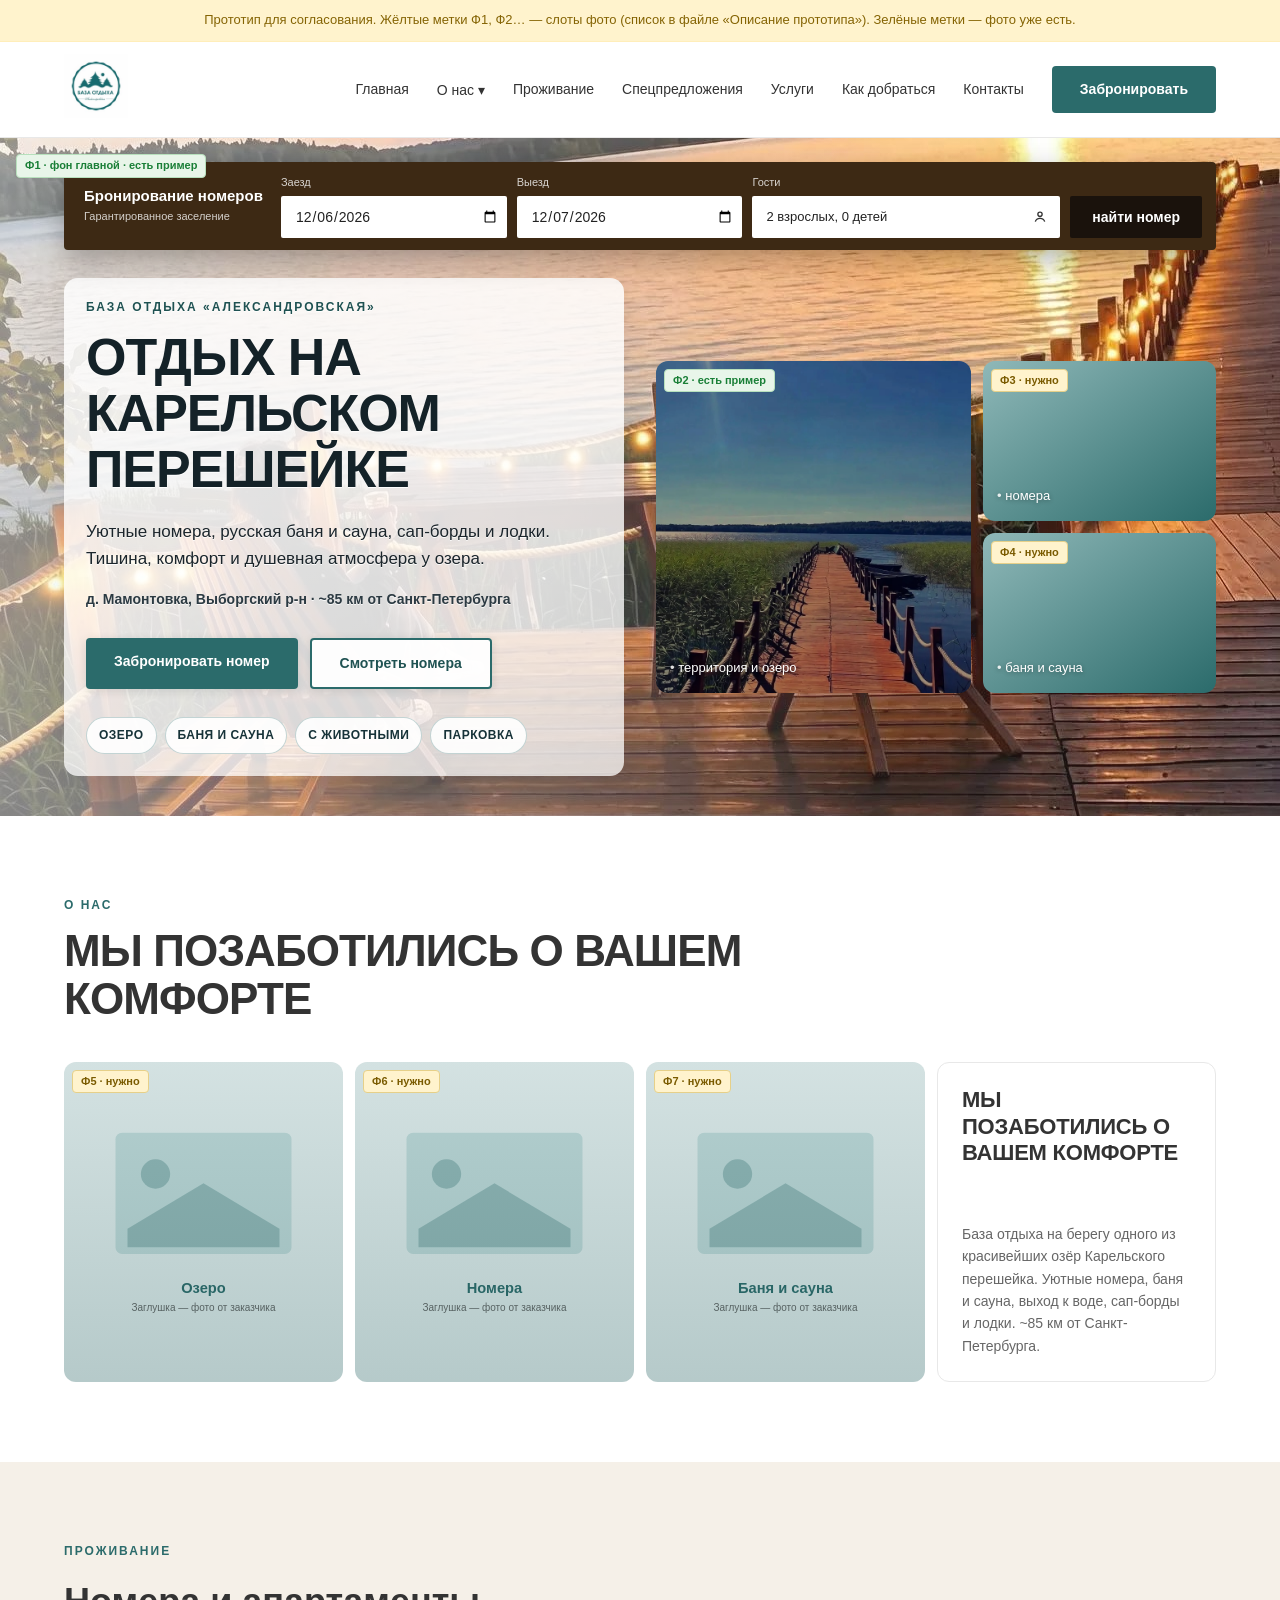
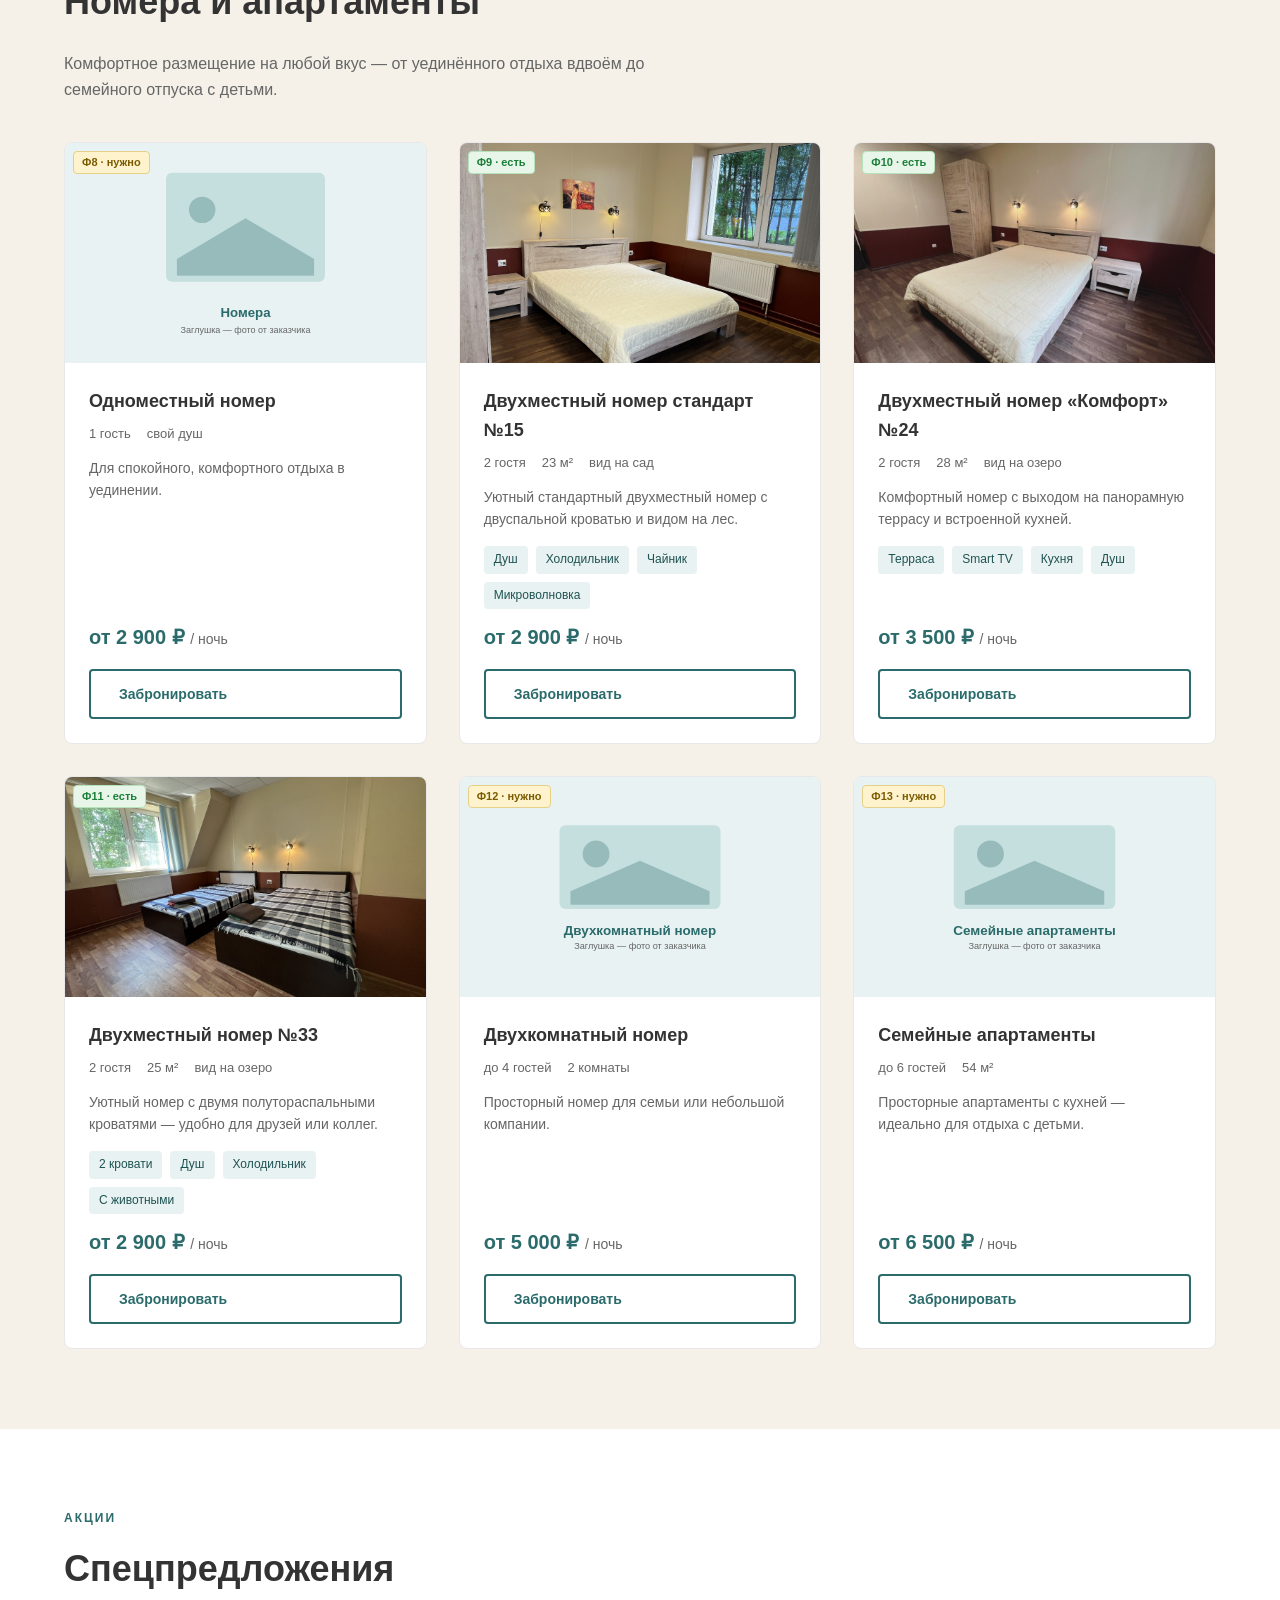
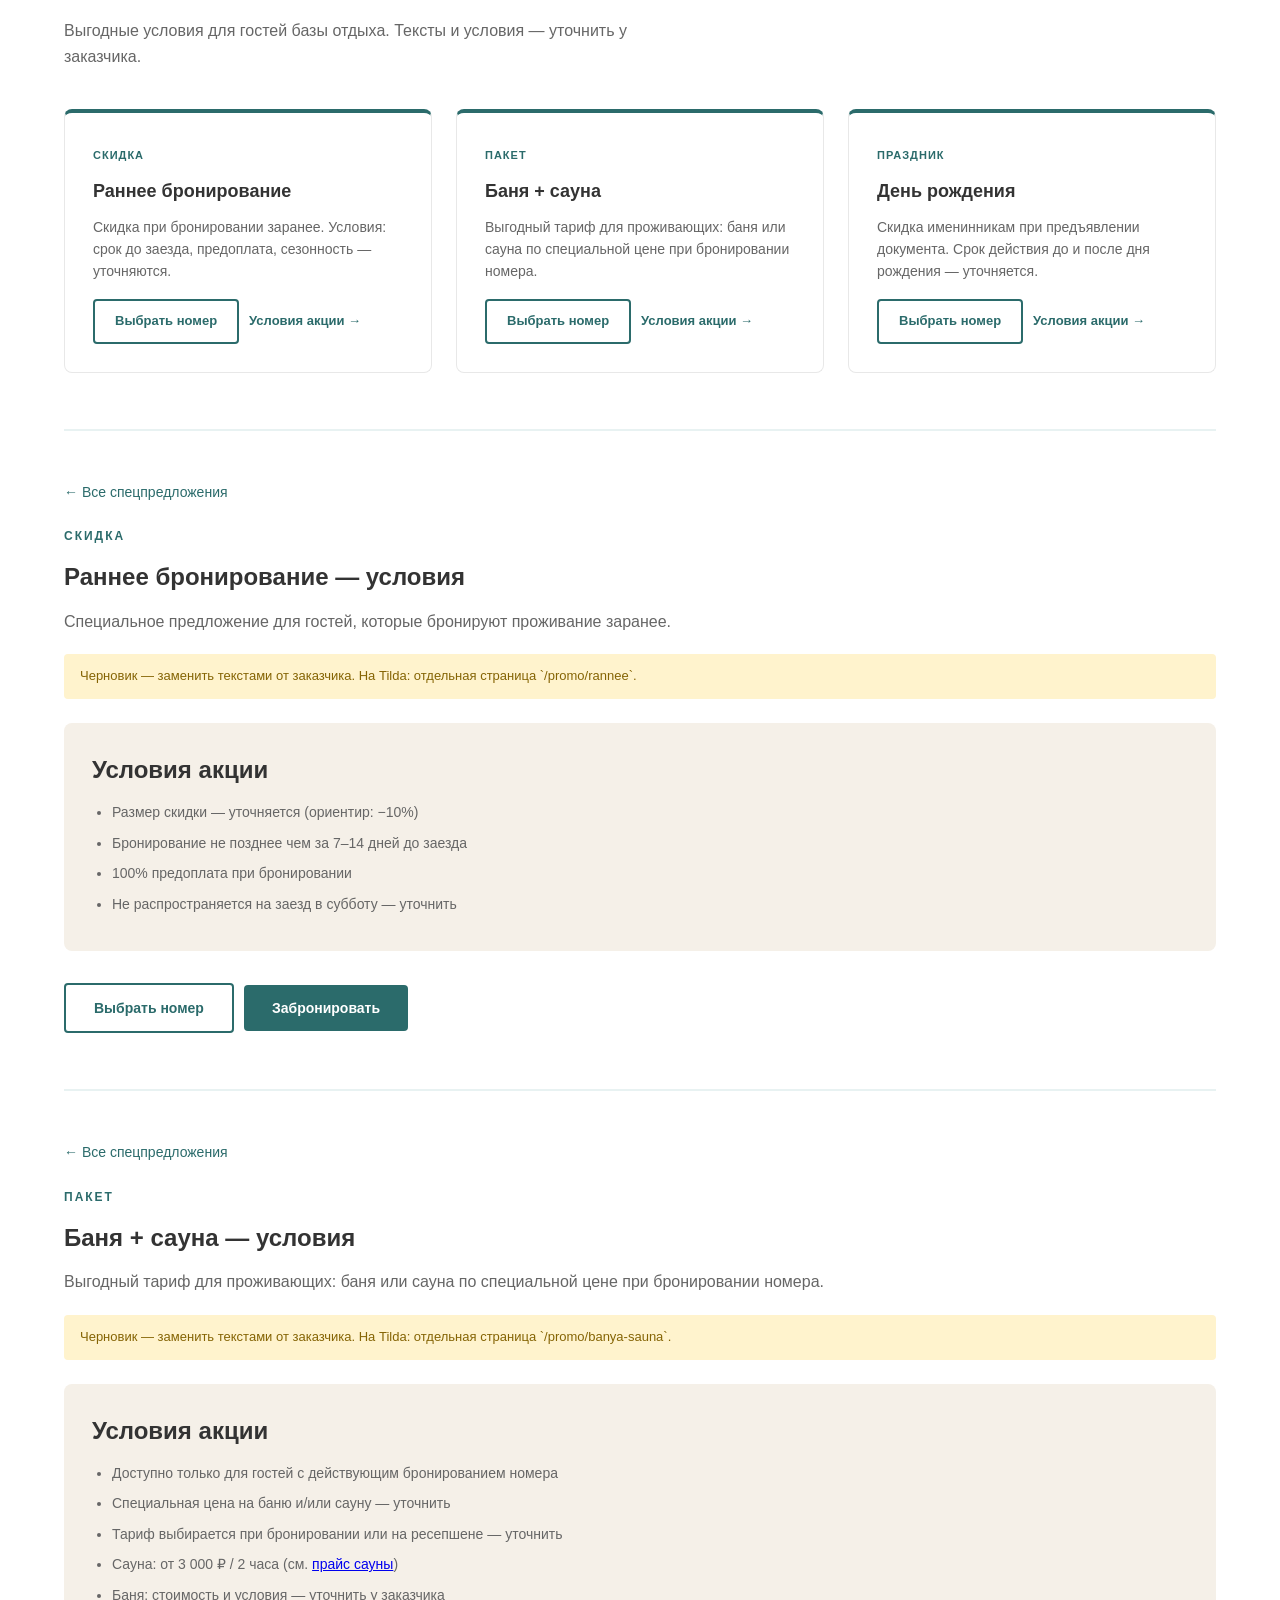
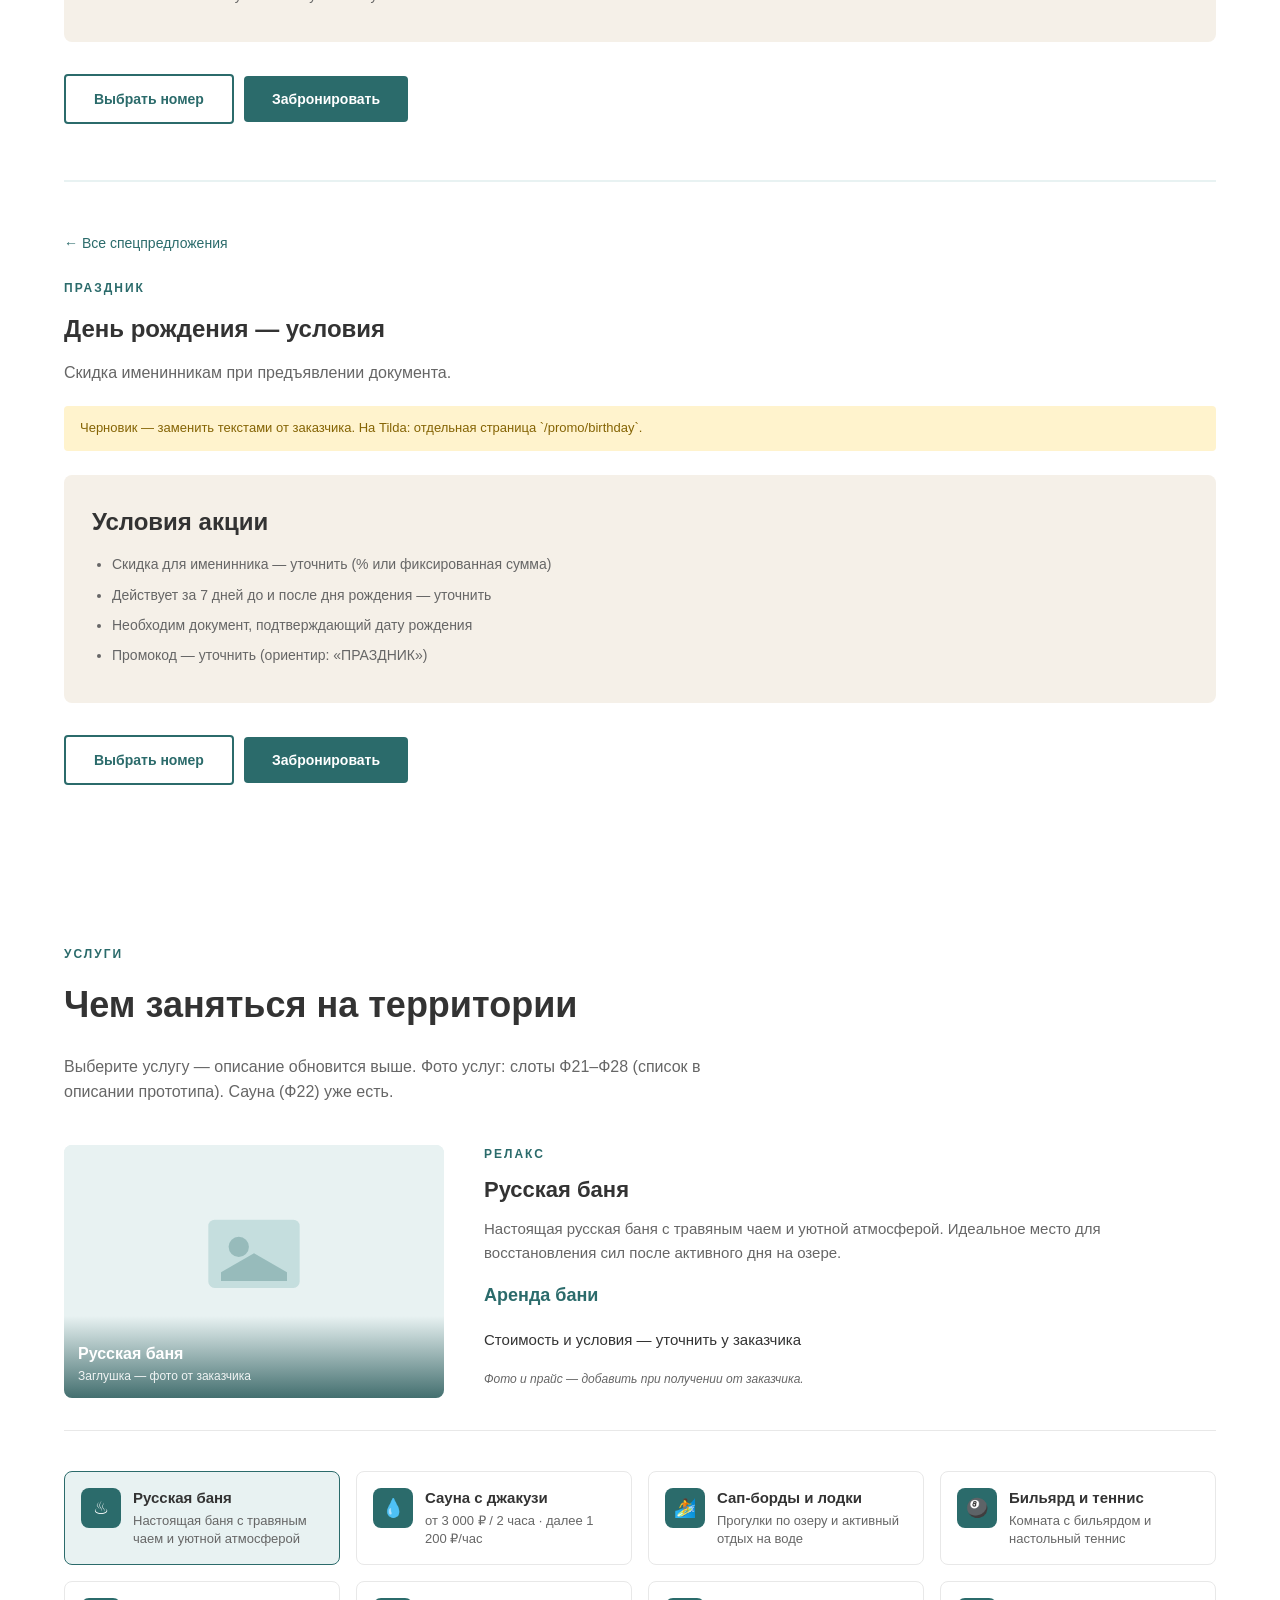
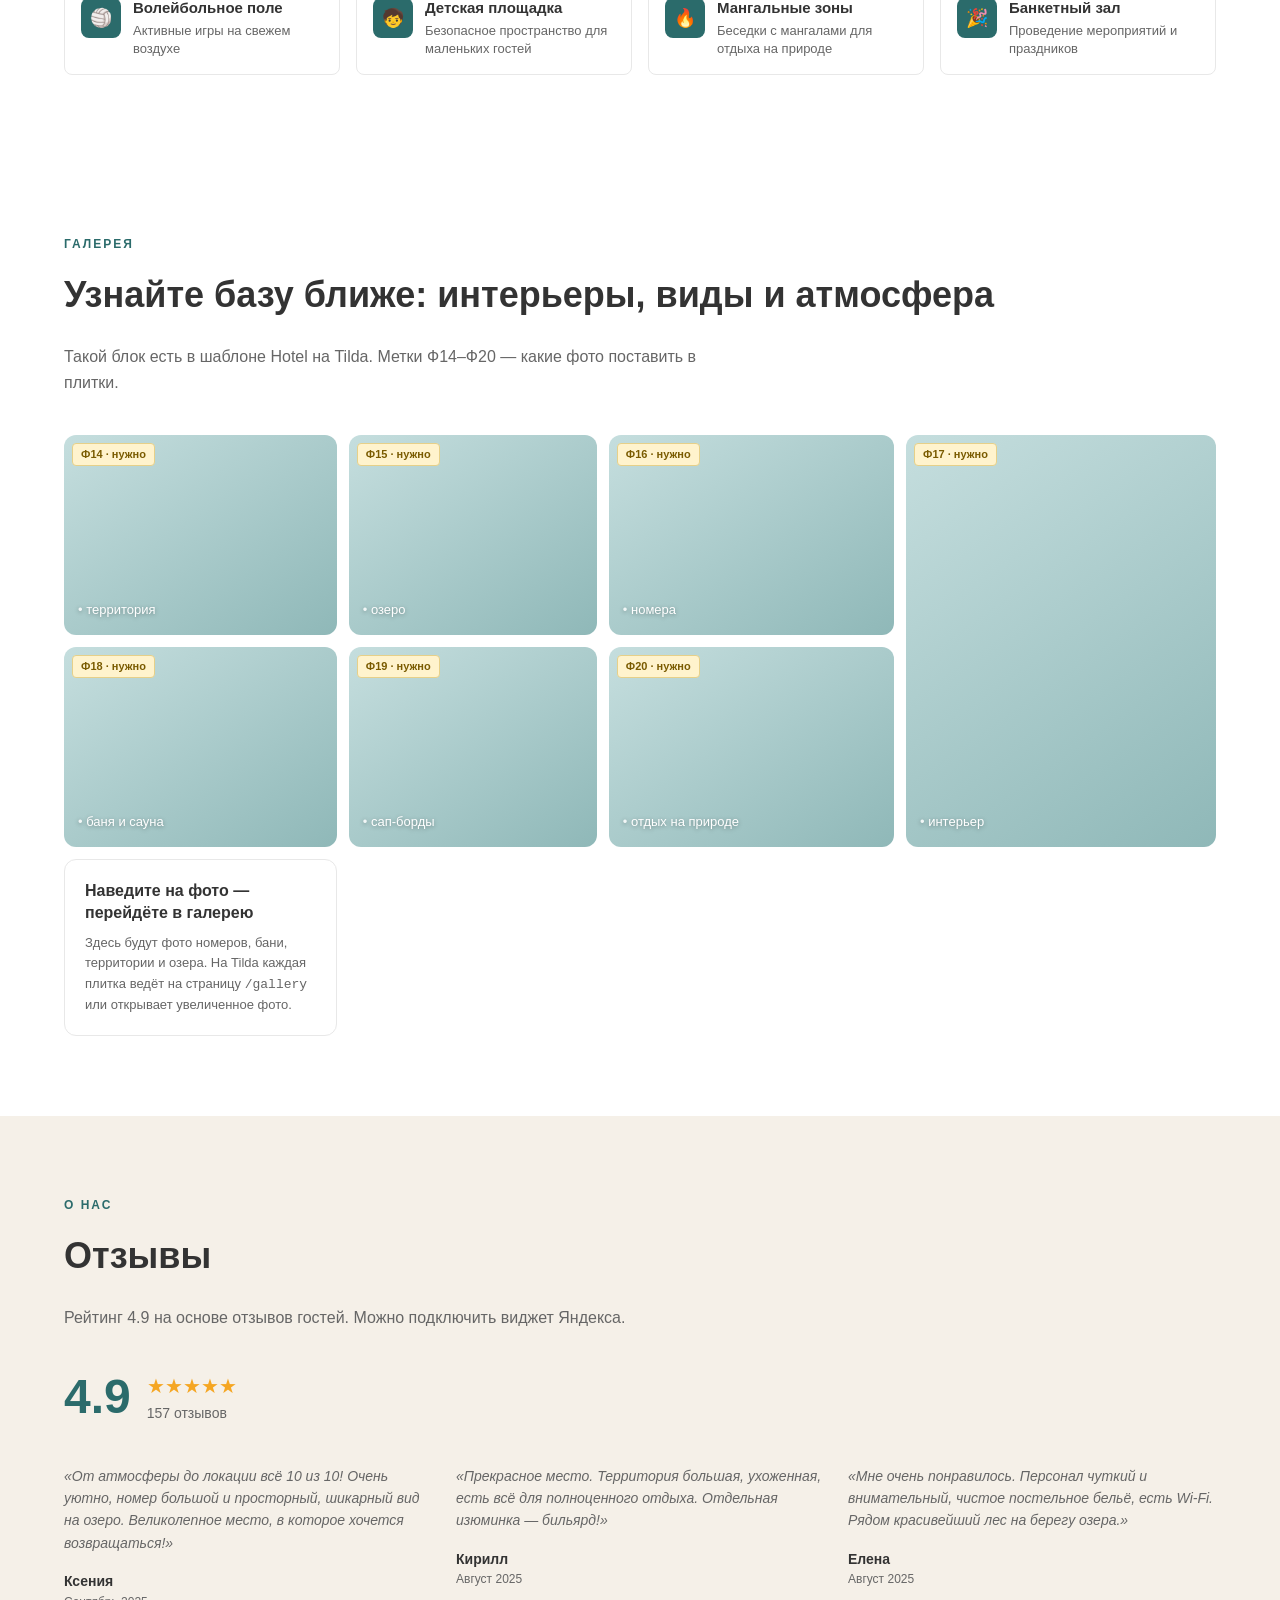
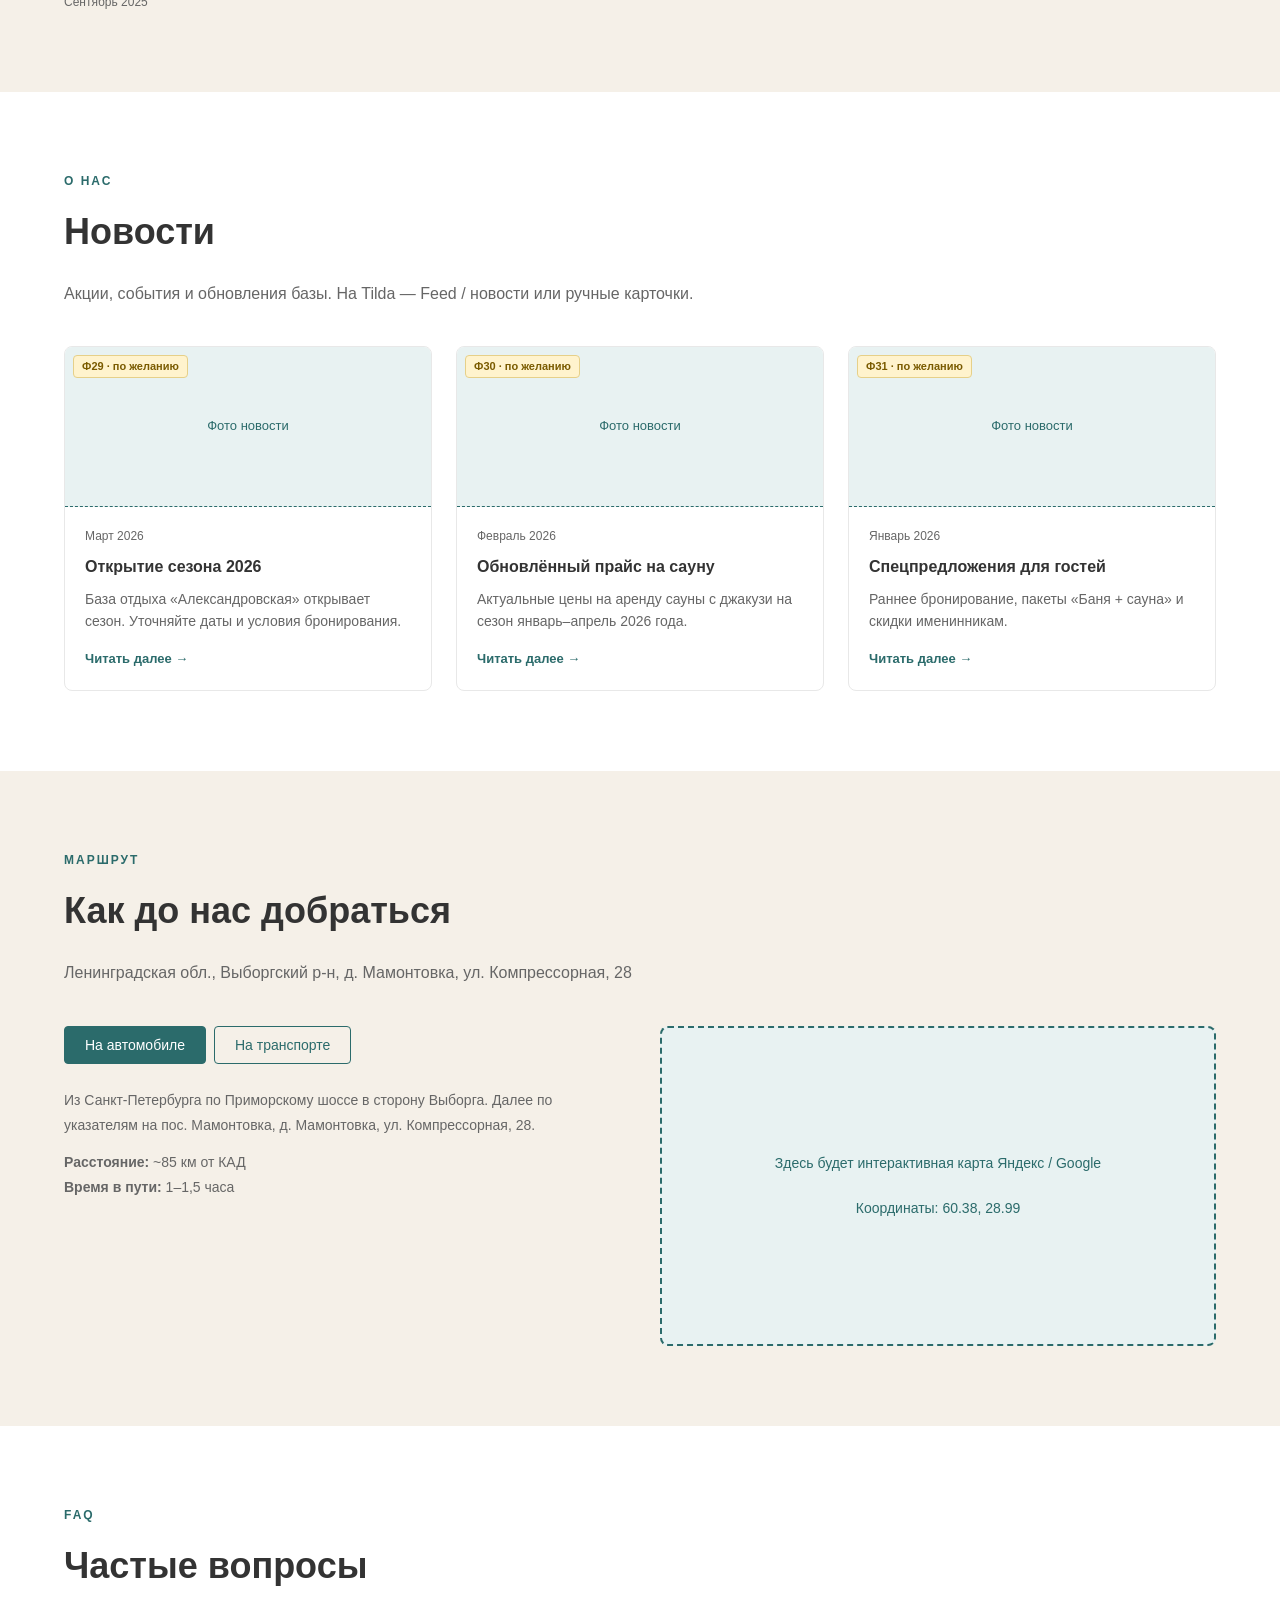
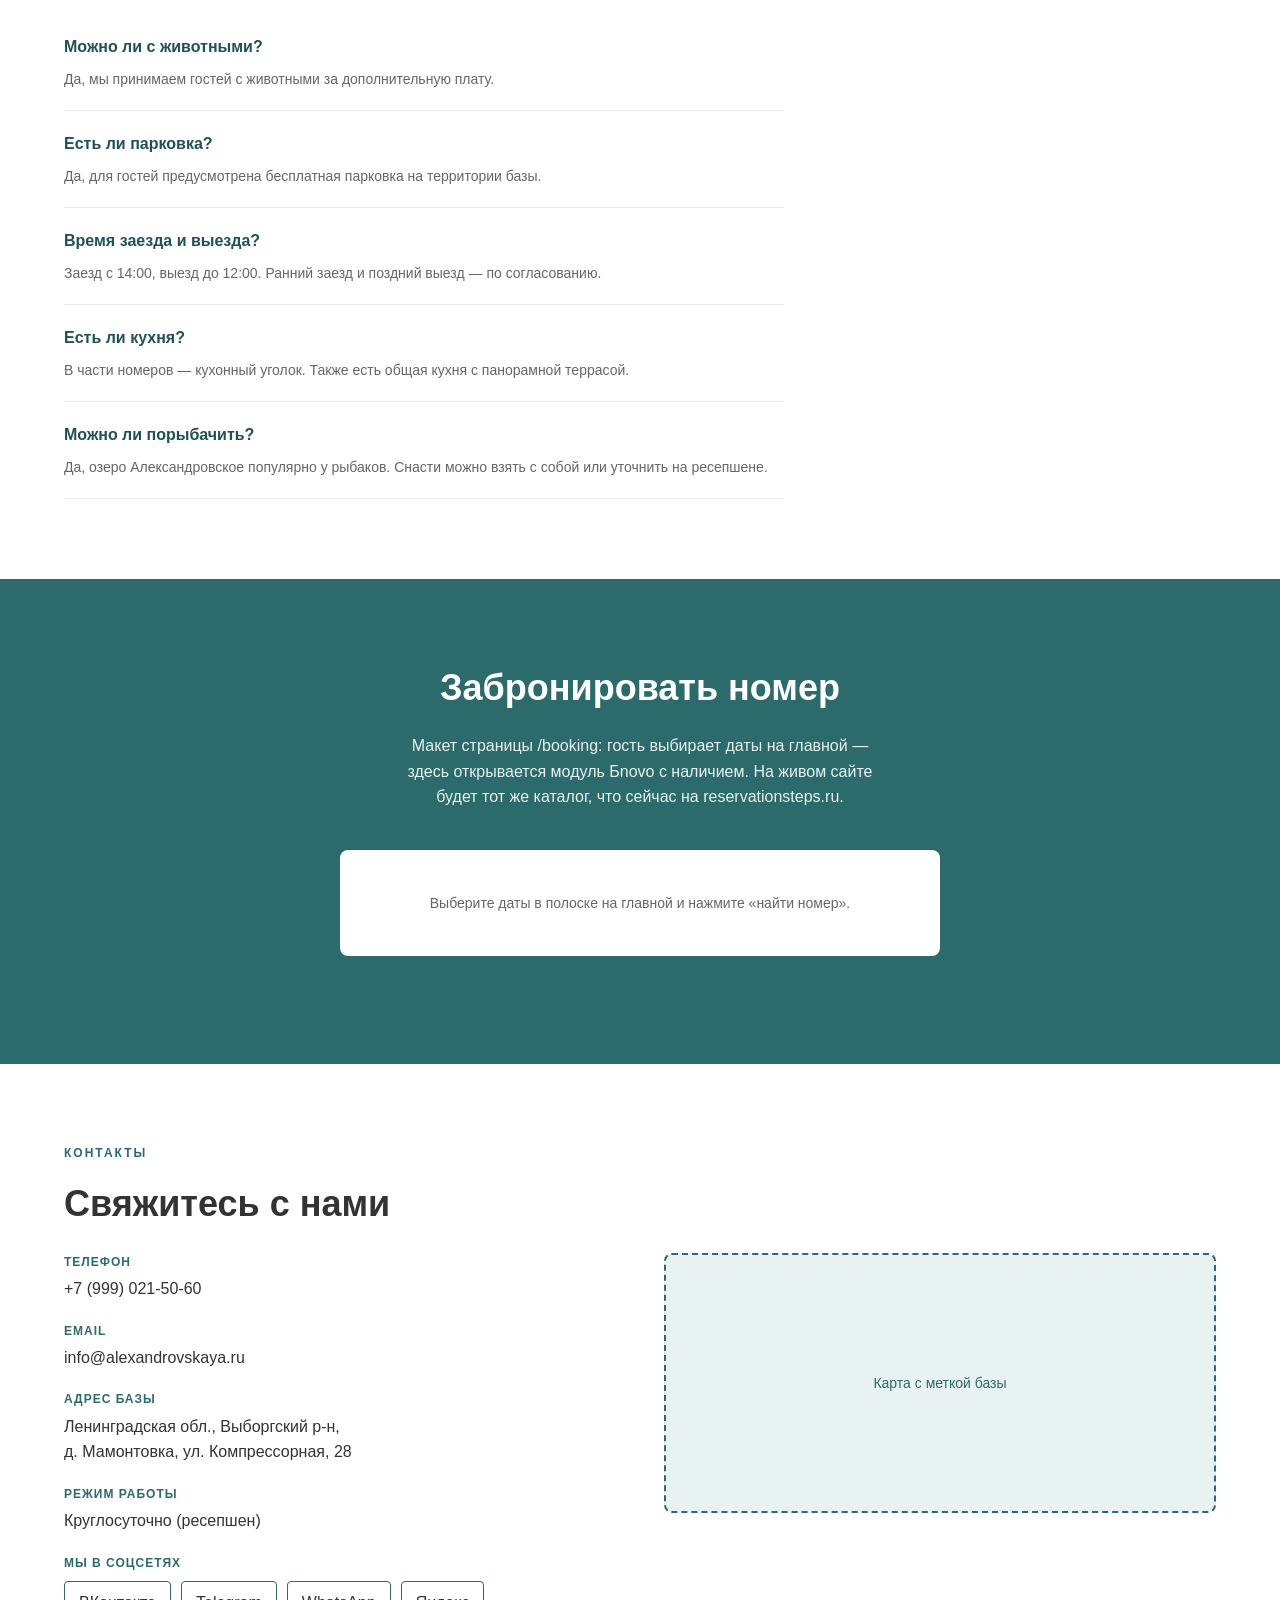
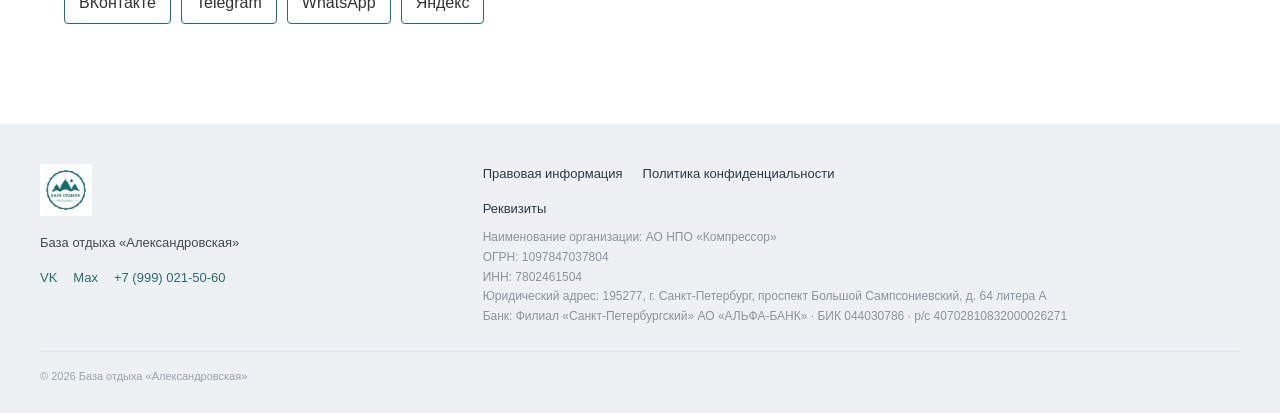
==== prototip-aleksandrovskaya.html @ c5930594 "Publish the mobile services order so the customer Pages link shows cards first on small screens. Co-" ====
<!DOCTYPE html>
<html lang="ru">
<head>
  <meta charset="UTF-8">
  <meta name="viewport" content="width=device-width, initial-scale=1.0">
  <title>База отдыха «Александровская» — прототип (standalone)</title>
  <style>
    :root {
      --brand: #2b6b6b;
      --brand-dark: #1f5252;
      --brand-light: #e8f2f2;
      --cream: #f5f0e8;
      --text: #333333;
      --text-muted: #666666;
      --white: #ffffff;
      --max-width: 1200px;
    }

    * { box-sizing: border-box; margin: 0; padding: 0; }

    body {
      font-family: -apple-system, BlinkMacSystemFont, 'Segoe UI', Roboto, Arial, sans-serif;
      color: var(--text);
      line-height: 1.6;
      background: var(--white);
    }

    .prototype-banner {
      background: #fff3cd;
      color: #856404;
      text-align: center;
      padding: 10px 16px;
      font-size: 13px;
      font-weight: 500;
      border-bottom: 1px solid #ffeeba;
    }

    .container {
      max-width: var(--max-width);
      margin: 0 auto;
      padding: 0 24px;
    }

    /* Header */
    header {
      position: sticky;
      top: 0;
      z-index: 100;
      background: var(--white);
      border-bottom: 1px solid #e8e8e8;
    }

    .header-inner {
      display: flex;
      align-items: center;
      justify-content: space-between;
      padding: 12px 24px;
      max-width: var(--max-width);
      margin: 0 auto;
      gap: 24px;
    }

    .logo img { height: 64px; width: auto; }

    nav {
      display: flex;
      gap: 28px;
      align-items: center;
      flex-wrap: wrap;
    }

    nav a {
      color: var(--text);
      text-decoration: none;
      font-size: 14px;
      font-weight: 500;
      transition: color 0.2s;
    }

    nav a:hover { color: var(--brand); }

    .nav-dropdown {
      position: relative;
    }

    .nav-dropdown-toggle {
      color: var(--text);
      background: none;
      border: none;
      font-family: inherit;
      font-size: 14px;
      font-weight: 500;
      cursor: pointer;
      display: inline-flex;
      align-items: center;
      gap: 4px;
      padding: 0;
    }

    .nav-dropdown-toggle:hover { color: var(--brand); }

    .nav-dropdown.open .nav-dropdown-toggle { color: var(--brand); }

    .nav-dropdown-menu {
      display: none;
      position: absolute;
      top: 100%;
      left: 0;
      min-width: 180px;
      background: var(--white);
      border: 1px solid #e8e8e8;
      border-radius: 4px;
      padding: 8px 0;
      margin-top: 4px;
      z-index: 200;
      box-shadow: 0 8px 24px rgba(0, 0, 0, 0.08);
    }

    .nav-dropdown-menu::before {
      content: '';
      position: absolute;
      top: -8px;
      left: 0;
      right: 0;
      height: 8px;
    }

    .nav-dropdown.open .nav-dropdown-menu,
    .nav-dropdown:hover .nav-dropdown-menu {
      display: block;
    }

    .nav-dropdown-menu a {
      display: block;
      padding: 10px 20px;
      font-size: 13px;
      text-transform: uppercase;
      letter-spacing: 0.5px;
    }

    .nav-dropdown-menu a:hover {
      background: var(--brand-light);
    }

    .gallery-bento {
      display: grid;
      grid-template-columns: 1.1fr 1fr 1.15fr 1.25fr;
      grid-template-rows: 200px 200px;
      gap: 12px;
      margin-top: 8px;
    }

    .gallery-tile {
      position: relative;
      border-radius: 12px;
      overflow: hidden;
      background: linear-gradient(145deg, #c5dede 0%, #8fb8b8 100%);
      cursor: pointer;
      transition: transform 0.2s, box-shadow 0.2s;
    }

    .gallery-tile:hover {
      transform: translateY(-2px);
      box-shadow: 0 8px 24px rgba(43, 107, 107, 0.2);
    }

    .gallery-tile.tall { grid-row: span 2; }

    .gallery-tile-label {
      position: absolute;
      left: 14px;
      bottom: 14px;
      color: #fff;
      font-size: 13px;
      font-weight: 500;
      text-shadow: 0 1px 4px rgba(0,0,0,0.35);
    }

    .gallery-tile-label::before {
      content: '• ';
      opacity: 0.85;
    }

    .gallery-note {
      border-radius: 12px;
      border: 1px solid #e8e8e8;
      background: #fff;
      padding: 20px;
      display: flex;
      flex-direction: column;
      justify-content: center;
    }

    .gallery-note h3 {
      font-size: 16px;
      font-weight: 600;
      margin-bottom: 10px;
      line-height: 1.35;
    }

    .gallery-note p {
      font-size: 13px;
      color: var(--text-muted);
      margin: 0;
      line-height: 1.55;
    }

    @media (max-width: 900px) {
      .gallery-bento {
        grid-template-columns: 1fr 1fr;
        grid-template-rows: auto;
      }
      .gallery-tile.tall { grid-row: span 1; min-height: 180px; }
      .gallery-tile { min-height: 140px; }
      .gallery-note { grid-column: span 2; }
    }

    .news-grid {
      display: grid;
      grid-template-columns: repeat(auto-fit, minmax(280px, 1fr));
      gap: 24px;
      margin-top: 8px;
    }

    .news-card {
      background: var(--white);
      border: 1px solid #e8e8e8;
      border-radius: 8px;
      overflow: hidden;
    }

    section.alt .news-card { background: var(--white); }

    .news-card-image {
      position: relative;
      height: 160px;
      background: var(--brand-light);
      display: flex;
      align-items: center;
      justify-content: center;
      color: var(--brand);
      font-size: 13px;
      border-bottom: 1px dashed var(--brand);
    }

    .news-card-body { padding: 20px; }

    .news-date {
      font-size: 12px;
      color: var(--text-muted);
      margin-bottom: 8px;
    }

    .news-card h3 {
      font-size: 16px;
      font-weight: 600;
      margin-bottom: 8px;
    }

    .news-card p {
      font-size: 14px;
      color: var(--text-muted);
      margin-bottom: 12px;
    }

    .news-card a {
      font-size: 13px;
      color: var(--brand);
      font-weight: 600;
      text-decoration: none;
    }

    .news-card a:hover { text-decoration: underline; }

    .btn {
      display: inline-block;
      background: var(--brand);
      color: var(--white);
      padding: 12px 28px;
      border-radius: 4px;
      text-decoration: none;
      font-weight: 600;
      font-size: 14px;
      border: none;
      cursor: pointer;
      transition: background 0.2s;
    }

    .btn:hover { background: var(--brand-dark); }

    .btn-outline {
      background: transparent;
      color: var(--brand);
      border: 2px solid var(--brand);
    }

    .btn-outline:hover {
      background: var(--brand);
      color: var(--white);
    }

    /* Hero — фото на весь блок, полоса бронирования сверху поверх фото */
    .hero {
      position: relative;
      overflow: hidden;
      padding: 24px 24px 40px;
      min-height: 0;
      display: flex;
      flex-direction: column;
      align-items: stretch;
      justify-content: flex-start;
      background: #dce4e8;
    }

    .hero-bg {
      position: absolute;
      inset: 0;
      width: 100%;
      height: 100%;
      object-fit: cover;
      object-position: center 40%;
      z-index: 0;
    }

    .hero-overlay {
      position: absolute;
      inset: 0;
      background: linear-gradient(
        90deg,
        rgba(255, 255, 255, 0.52) 0%,
        rgba(255, 255, 255, 0.28) 42%,
        rgba(255, 255, 255, 0.08) 68%,
        rgba(255, 255, 255, 0.04) 100%
      );
      z-index: 1;
      pointer-events: none;
    }

    .hero-grid {
      position: relative;
      z-index: 2;
      display: grid;
      grid-template-columns: minmax(0, 1fr) minmax(0, 1fr);
      gap: 32px;
      align-items: center;
      width: 100%;
      flex: 1 1 auto;
    }

    .hero-booking-wrap {
      position: relative;
      z-index: 3;
      width: 100%;
      margin-bottom: 28px;
      flex-shrink: 0;
    }

    .booking-bar {
      display: flex;
      align-items: stretch;
      flex-wrap: nowrap;
      gap: 10px;
      background: #3d2914;
      color: #fff;
      padding: 12px 14px;
      border-radius: 4px;
      box-shadow: 0 10px 28px rgba(0, 0, 0, 0.28);
    }

    .booking-bar-title {
      display: flex;
      flex-direction: column;
      justify-content: center;
      min-width: 168px;
      padding: 0 8px 0 6px;
      flex-shrink: 0;
    }

    .booking-bar-title strong {
      font-size: 15px;
      font-weight: 600;
      line-height: 1.25;
    }

    .booking-bar-title span {
      font-size: 11px;
      opacity: 0.78;
      margin-top: 2px;
    }

    .booking-field {
      position: relative;
      flex: 1 1 170px;
      min-width: 140px;
    }

    .booking-field:not(#guests-field) {
      overflow: hidden;
    }

    #guests-field {
      flex: 1 0 252px;
      min-width: 252px;
    }

    .booking-field label {
      display: block;
      font-size: 11px;
      opacity: 0.8;
      margin-bottom: 4px;
    }

    .booking-field input[type="date"],
    .booking-guests-btn {
      width: 100%;
      min-height: 42px;
      border: none;
      border-radius: 2px;
      background: #fff;
      color: #222;
      font-family: inherit;
      font-size: 14px;
      padding: 0 12px 0 14px;
    }

    .booking-field input[type="date"] {
      height: 42px;
      padding-right: 8px;
      overflow: hidden;
      min-width: 0;
    }

    .booking-guests-btn {
      height: 42px;
      min-height: 42px;
      max-height: 42px;
      text-align: left;
      cursor: pointer;
      display: flex;
      align-items: center;
      justify-content: flex-start;
      font-size: 13px;
      line-height: 42px;
      padding: 0 40px 0 14px;
      overflow: hidden;
      white-space: nowrap;
      position: relative;
    }

    .booking-guests-label {
      display: block;
      max-width: 100%;
      white-space: nowrap;
      overflow: hidden;
      text-overflow: clip;
    }

    .booking-guests-btn::after {
      content: '';
      position: absolute;
      right: 12px;
      top: 50%;
      transform: translateY(-50%);
      width: 16px;
      height: 16px;
      pointer-events: none;
      background: url("data:image/svg+xml,%3Csvg xmlns='http://www.w3.org/2000/svg' viewBox='0 0 24 24' fill='none' stroke='%23333' stroke-width='2'%3E%3Ccircle cx='12' cy='8' r='3.2'/%3E%3Cpath d='M5 19c.8-3.2 3.4-5 7-5s6.2 1.8 7 5'/%3E%3C/svg%3E") center/contain no-repeat;
    }

    .booking-bar-submit {
      align-self: flex-end;
      height: 42px;
      margin-top: 17px;
      padding: 0 22px;
      border: none;
      border-radius: 2px;
      background: #1a120c;
      color: #fff;
      font-family: inherit;
      font-size: 14px;
      font-weight: 600;
      cursor: pointer;
      white-space: nowrap;
      flex-shrink: 0;
    }

    .booking-bar-submit:hover { background: #000; }

    .booking-guests-panel {
      display: none;
      position: absolute;
      top: calc(100% + 6px);
      left: 0;
      right: 0;
      min-width: 220px;
      background: #fff;
      color: var(--text);
      border-radius: 6px;
      padding: 14px;
      box-shadow: 0 10px 28px rgba(0,0,0,0.18);
      z-index: 5;
    }

    .booking-guests-panel.open { display: block; }

    .booking-guest-row {
      display: flex;
      align-items: center;
      justify-content: space-between;
      gap: 12px;
      margin-bottom: 10px;
      font-size: 14px;
    }

    .booking-guest-row:last-child { margin-bottom: 0; }

    .booking-stepper {
      display: flex;
      align-items: center;
      gap: 8px;
    }

    .booking-stepper button {
      width: 28px;
      height: 28px;
      border: 1px solid #ddd;
      background: #f7f7f7;
      border-radius: 4px;
      cursor: pointer;
      font-size: 16px;
      line-height: 1;
    }

    .booking-stepper span { min-width: 16px; text-align: center; font-weight: 600; }

    .booking-note {
      font-size: 13px;
      opacity: 0.85;
      margin: 12px 0 0;
    }

    .booking-results {
      display: grid;
      gap: 12px;
      max-width: 720px;
      margin: 28px auto 0;
      text-align: left;
    }

    .booking-result {
      display: flex;
      justify-content: space-between;
      gap: 16px;
      align-items: center;
      background: rgba(255,255,255,0.12);
      border: 1px solid rgba(255,255,255,0.2);
      border-radius: 8px;
      padding: 16px 18px;
      color: #fff;
    }

    .booking-result strong { display: block; margin-bottom: 4px; }
    .booking-result span { font-size: 13px; opacity: 0.85; }
    .booking-result em { font-style: normal; font-weight: 700; white-space: nowrap; }

    .hero-text,
    .hero-visual { min-width: 0; }

    .hero-text {
      position: relative;
      padding: 20px 22px 22px;
      border-radius: 14px;
      background: linear-gradient(
        180deg,
        rgba(255, 255, 255, 0.86) 0%,
        rgba(255, 255, 255, 0.74) 100%
      );
      box-shadow: 0 10px 28px rgba(20, 30, 36, 0.08);
    }

    .hero-text .section-label {
      color: var(--brand-dark);
      text-shadow: 0 1px 0 rgba(255, 255, 255, 0.85);
    }

    .hero-text h1 {
      font-size: clamp(32px, 4.5vw, 52px);
      font-weight: 700;
      line-height: 1.08;
      letter-spacing: -0.02em;
      margin-bottom: 20px;
      color: #142228;
      text-transform: uppercase;
      text-shadow: 0 1px 0 rgba(255, 255, 255, 0.9);
    }

    .hero-lead {
      font-size: 17px;
      line-height: 1.6;
      font-weight: 500;
      color: #1b252b;
      margin-bottom: 16px;
      max-width: 520px;
      text-shadow: 0 1px 0 rgba(255, 255, 255, 0.85);
    }

    .hero-location {
      font-size: 14px;
      color: #2c3a42;
      margin-bottom: 28px;
      font-weight: 600;
      text-shadow: 0 1px 0 rgba(255, 255, 255, 0.8);
    }

    .hero-actions {
      display: flex;
      flex-wrap: wrap;
      gap: 12px;
    }

    .hero .btn {
      box-shadow: 0 2px 10px rgba(20, 30, 36, 0.12);
    }

    .hero .btn-outline {
      color: var(--brand-dark);
      border-color: var(--brand);
      background: rgba(255, 255, 255, 0.94);
    }

    .hero .btn-outline:hover {
      background: var(--brand);
      color: var(--white);
    }

    .hero-bento {
      display: grid;
      grid-template-columns: minmax(0, 1.15fr) minmax(0, 0.85fr);
      grid-template-rows: 160px 160px;
      gap: 12px;
      width: 100%;
    }

    .hero-tile {
      position: relative;
      border-radius: 12px;
      overflow: hidden;
      background: linear-gradient(145deg, #8fb8b8 0%, #2b6b6b 100%);
    }

    .hero-tile.main {
      grid-row: span 2;
      background:
        linear-gradient(rgba(0, 0, 0, 0.12), rgba(0, 0, 0, 0.28)),
        url('[data-uri]') center/cover no-repeat;
    }

    .hero-tile-label {
      position: absolute;
      left: 14px;
      bottom: 14px;
      color: #fff;
      font-size: 13px;
      font-weight: 500;
      text-shadow: 0 1px 4px rgba(0,0,0,0.35);
    }

    .hero-tile-label::before { content: '• '; opacity: 0.85; }

    .hero-tags {
      display: flex;
      flex-wrap: wrap;
      gap: 8px;
      margin-top: 28px;
    }

    .hero-tag {
      font-size: 12px;
      font-weight: 600;
      text-transform: uppercase;
      letter-spacing: 0.5px;
      color: #163238;
      background: rgba(255, 255, 255, 0.9);
      border: 1px solid rgba(43, 107, 107, 0.28);
      padding: 8px 12px;
      border-radius: 999px;
      text-shadow: none;
    }

    .photo-mark {
      position: absolute;
      top: 8px;
      left: 8px;
      z-index: 4;
      background: #fff3cd;
      color: #7a5b00;
      border: 1px solid #e6d089;
      font-size: 11px;
      font-weight: 700;
      padding: 4px 8px;
      border-radius: 4px;
      line-height: 1.2;
      pointer-events: none;
    }

    .photo-mark.ready { background: #e8f5e9; color: #1a7f37; border-color: #b7e0bc; }

    .hero-bg-mark {
      top: 16px;
      left: 16px;
      bottom: auto;
      z-index: 4;
    }

    .hero-tile .photo-mark,
    .about-photo .photo-mark,
    .room-card .photo-mark,
    .gallery-tile .photo-mark,
    .news-card-image .photo-mark {
      top: 8px;
      left: 8px;
      bottom: auto;
      right: auto;
    }

    .about-photo { position: relative; }
    .news-card { position: relative; }

    /* Sections */
    section { padding: 80px 0; }

    section.alt { background: var(--cream); }

    .section-label {
      font-size: 12px;
      text-transform: uppercase;
      letter-spacing: 2px;
      color: var(--brand);
      font-weight: 600;
      margin-bottom: 12px;
    }

    h2 {
      font-size: clamp(24px, 4vw, 36px);
      font-weight: 700;
      margin-bottom: 20px;
      color: var(--text);
    }

    .section-intro {
      color: var(--text-muted);
      max-width: 640px;
      margin-bottom: 40px;
      font-size: 16px;
    }

    /* About — стиль Hotel (Tilda) */
    .about-head {
      margin-bottom: 40px;
    }

    .about-head h2 {
      font-size: clamp(28px, 4vw, 44px);
      font-weight: 700;
      line-height: 1.08;
      letter-spacing: -0.02em;
      text-transform: uppercase;
      max-width: 720px;
      margin-bottom: 0;
    }

    .about-showcase {
      display: grid;
      grid-template-columns: repeat(4, 1fr);
      gap: 12px;
      margin-top: 0;
    }

    .about-photo {
      border-radius: 12px;
      min-height: 320px;
      background: linear-gradient(145deg, #c5dede 0%, #8fb8b8 100%);
      background-size: cover;
      background-position: center;
    }

    .about-photo.lake {
      background:
        linear-gradient(rgba(31, 82, 82, 0.1), rgba(31, 82, 82, 0.25)),
        url('data:image/svg+xml;charset=utf-8,%3Csvg%20xmlns%3D%22http%3A%2F%2Fwww.w3.org%2F2000%2Fsvg%22%20width%3D%22600%22%20height%3D%22480%22%20viewBox%3D%220%200%20600%20480%22%3E%0A%20%20%3Crect%20width%3D%22600%22%20height%3D%22480%22%20fill%3D%22%23e8f2f2%22%2F%3E%0A%20%20%3Crect%20x%3D%22168%22%20y%3D%22106%22%20width%3D%22264%22%20height%3D%22182%22%20rx%3D%2210%22%20fill%3D%22%23c5dede%22%2F%3E%0A%20%20%3Ccircle%20cx%3D%22228%22%20cy%3D%22168%22%20r%3D%2222%22%20fill%3D%22%232b6b6b%22%20opacity%3D%220.3%22%2F%3E%0A%20%20%3Cpath%20d%3D%22M186%20250%20L300%20182%20L414%20250%20L414%20278%20L186%20278%20Z%22%20fill%3D%22%232b6b6b%22%20opacity%3D%220.3%22%2F%3E%0A%20%20%3Ctext%20x%3D%22300%22%20y%3D%22346%22%20text-anchor%3D%22middle%22%20fill%3D%22%232b6b6b%22%20font-family%3D%22Arial%2Csans-serif%22%20font-size%3D%2222%22%20font-weight%3D%22600%22%3E%D0%9E%D0%B7%D0%B5%D1%80%D0%BE%3C%2Ftext%3E%0A%20%20%3Ctext%20x%3D%22300%22%20y%3D%22374%22%20text-anchor%3D%22middle%22%20fill%3D%22%23666666%22%20font-family%3D%22Arial%2Csans-serif%22%20font-size%3D%2215%22%3E%D0%97%D0%B0%D0%B3%D0%BB%D1%83%D1%88%D0%BA%D0%B0%20%E2%80%94%20%D1%84%D0%BE%D1%82%D0%BE%20%D0%BE%D1%82%20%D0%B7%D0%B0%D0%BA%D0%B0%D0%B7%D1%87%D0%B8%D0%BA%D0%B0%3C%2Ftext%3E%0A%3C%2Fsvg%3E') center/cover no-repeat;
    }

    .about-photo.rooms {
      background:
        linear-gradient(rgba(31, 82, 82, 0.1), rgba(31, 82, 82, 0.25)),
        url('data:image/svg+xml;charset=utf-8,%3Csvg%20xmlns%3D%22http%3A%2F%2Fwww.w3.org%2F2000%2Fsvg%22%20width%3D%22600%22%20height%3D%22480%22%20viewBox%3D%220%200%20600%20480%22%3E%0A%20%20%3Crect%20width%3D%22600%22%20height%3D%22480%22%20fill%3D%22%23e8f2f2%22%2F%3E%0A%20%20%3Crect%20x%3D%22168%22%20y%3D%22106%22%20width%3D%22264%22%20height%3D%22182%22%20rx%3D%2210%22%20fill%3D%22%23c5dede%22%2F%3E%0A%20%20%3Ccircle%20cx%3D%22228%22%20cy%3D%22168%22%20r%3D%2222%22%20fill%3D%22%232b6b6b%22%20opacity%3D%220.3%22%2F%3E%0A%20%20%3Cpath%20d%3D%22M186%20250%20L300%20182%20L414%20250%20L414%20278%20L186%20278%20Z%22%20fill%3D%22%232b6b6b%22%20opacity%3D%220.3%22%2F%3E%0A%20%20%3Ctext%20x%3D%22300%22%20y%3D%22346%22%20text-anchor%3D%22middle%22%20fill%3D%22%232b6b6b%22%20font-family%3D%22Arial%2Csans-serif%22%20font-size%3D%2222%22%20font-weight%3D%22600%22%3E%D0%9D%D0%BE%D0%BC%D0%B5%D1%80%D0%B0%3C%2Ftext%3E%0A%20%20%3Ctext%20x%3D%22300%22%20y%3D%22374%22%20text-anchor%3D%22middle%22%20fill%3D%22%23666666%22%20font-family%3D%22Arial%2Csans-serif%22%20font-size%3D%2215%22%3E%D0%97%D0%B0%D0%B3%D0%BB%D1%83%D1%88%D0%BA%D0%B0%20%E2%80%94%20%D1%84%D0%BE%D1%82%D0%BE%20%D0%BE%D1%82%20%D0%B7%D0%B0%D0%BA%D0%B0%D0%B7%D1%87%D0%B8%D0%BA%D0%B0%3C%2Ftext%3E%0A%3C%2Fsvg%3E') center/cover no-repeat;
    }

    .about-photo.sauna {
      background:
        linear-gradient(rgba(31, 82, 82, 0.1), rgba(31, 82, 82, 0.25)),
        url('data:image/svg+xml;charset=utf-8,%3Csvg%20xmlns%3D%22http%3A%2F%2Fwww.w3.org%2F2000%2Fsvg%22%20width%3D%22600%22%20height%3D%22480%22%20viewBox%3D%220%200%20600%20480%22%3E%0A%20%20%3Crect%20width%3D%22600%22%20height%3D%22480%22%20fill%3D%22%23e8f2f2%22%2F%3E%0A%20%20%3Crect%20x%3D%22168%22%20y%3D%22106%22%20width%3D%22264%22%20height%3D%22182%22%20rx%3D%2210%22%20fill%3D%22%23c5dede%22%2F%3E%0A%20%20%3Ccircle%20cx%3D%22228%22%20cy%3D%22168%22%20r%3D%2222%22%20fill%3D%22%232b6b6b%22%20opacity%3D%220.3%22%2F%3E%0A%20%20%3Cpath%20d%3D%22M186%20250%20L300%20182%20L414%20250%20L414%20278%20L186%20278%20Z%22%20fill%3D%22%232b6b6b%22%20opacity%3D%220.3%22%2F%3E%0A%20%20%3Ctext%20x%3D%22300%22%20y%3D%22346%22%20text-anchor%3D%22middle%22%20fill%3D%22%232b6b6b%22%20font-family%3D%22Arial%2Csans-serif%22%20font-size%3D%2222%22%20font-weight%3D%22600%22%3E%D0%91%D0%B0%D0%BD%D1%8F%20%D0%B8%20%D1%81%D0%B0%D1%83%D0%BD%D0%B0%3C%2Ftext%3E%0A%20%20%3Ctext%20x%3D%22300%22%20y%3D%22374%22%20text-anchor%3D%22middle%22%20fill%3D%22%23666666%22%20font-family%3D%22Arial%2Csans-serif%22%20font-size%3D%2215%22%3E%D0%97%D0%B0%D0%B3%D0%BB%D1%83%D1%88%D0%BA%D0%B0%20%E2%80%94%20%D1%84%D0%BE%D1%82%D0%BE%20%D0%BE%D1%82%20%D0%B7%D0%B0%D0%BA%D0%B0%D0%B7%D1%87%D0%B8%D0%BA%D0%B0%3C%2Ftext%3E%0A%3C%2Fsvg%3E') center/cover no-repeat;
    }

    .about-text-card {
      border-radius: 12px;
      border: 1px solid #e8e8e8;
      background: var(--white);
      padding: 24px;
      min-height: 320px;
      display: flex;
      flex-direction: column;
      justify-content: space-between;
    }

    .about-text-card h3 {
      font-size: clamp(16px, 2vw, 22px);
      font-weight: 700;
      line-height: 1.2;
      text-transform: uppercase;
      letter-spacing: -0.01em;
      margin: 0;
    }

    .about-text-card p {
      font-size: 14px;
      line-height: 1.6;
      color: var(--text-muted);
      margin: 0;
    }

    @media (max-width: 900px) {
      .about-showcase {
        grid-template-columns: 1fr 1fr;
      }
      .about-photo,
      .about-text-card { min-height: 240px; }
    }

    @media (max-width: 560px) {
      .about-showcase { grid-template-columns: 1fr; }
    }

    /* Rooms */
    .rooms-grid {
      display: grid;
      grid-template-columns: repeat(auto-fit, minmax(320px, 1fr));
      gap: 32px;
      margin-top: 8px;
    }

    .room-card {
      position: relative;
      display: flex;
      flex-direction: column;
      height: 100%;
      background: var(--white);
      border-radius: 8px;
      overflow: hidden;
      border: 1px solid #e8e8e8;
      transition: transform 0.2s;
    }

    .room-card:hover { transform: translateY(-4px); }

    .room-card img {
      width: 100%;
      height: 220px;
      object-fit: cover;
      display: block;
    }

    .room-card-body {
      display: flex;
      flex-direction: column;
      flex: 1;
      padding: 24px;
    }

    .room-card h3 {
      font-size: 18px;
      font-weight: 600;
      margin-bottom: 8px;
    }

    .room-meta {
      display: flex;
      gap: 16px;
      font-size: 13px;
      color: var(--text-muted);
      margin-bottom: 12px;
    }

    .room-card p {
      font-size: 14px;
      color: var(--text-muted);
      margin-bottom: 16px;
    }

    .room-price {
      font-size: 20px;
      font-weight: 700;
      color: var(--brand);
      margin-top: auto;
      margin-bottom: 16px;
    }

    .room-price span {
      font-size: 14px;
      font-weight: 400;
      color: var(--text-muted);
    }

    .room-tags {
      display: flex;
      flex-wrap: wrap;
      gap: 8px;
      margin-bottom: 12px;
    }

    .room-tag {
      font-size: 12px;
      background: var(--brand-light);
      color: var(--brand-dark);
      padding: 4px 10px;
      border-radius: 4px;
    }

    .room-note {
      font-size: 13px;
      color: var(--text-muted);
      margin-top: 12px;
      padding-top: 12px;
      border-top: 1px solid #eee;
    }

    .tilda-hint {
      background: var(--brand-light);
      border-left: 4px solid var(--brand);
      padding: 16px 20px;
      margin-top: 32px;
      font-size: 13px;
      color: var(--brand-dark);
      border-radius: 0 8px 8px 0;
    }

    /* Services */
    .services-stack {
      display: flex;
      flex-direction: column;
    }

    .services-grid {
      display: grid;
      grid-template-columns: repeat(4, minmax(0, 1fr));
      gap: 16px;
      margin-top: 8px;
    }

    .service-item {
      display: flex;
      gap: 12px;
      align-items: flex-start;
      padding: 16px;
      background: var(--white);
      border-radius: 8px;
      border: 1px solid #e8e8e8;
      cursor: pointer;
      transition: border-color 0.2s, background 0.2s;
    }

    .service-item:hover {
      border-color: var(--brand);
    }

    .service-item.active {
      border-color: var(--brand);
      background: var(--brand-light);
    }

    section.alt .service-item { border-color: #e0d8cc; }

    .service-icon {
      width: 40px;
      height: 40px;
      min-width: 40px;
      background: var(--brand);
      color: var(--white);
      border-radius: 8px;
      display: flex;
      align-items: center;
      justify-content: center;
      font-size: 18px;
    }

    .service-item-text {
      min-width: 0;
      flex: 1;
    }

    .service-item h3 {
      font-size: 15px;
      font-weight: 600;
      margin-bottom: 4px;
      line-height: 1.3;
      overflow: visible;
      overflow-wrap: break-word;
    }

    .service-item p {
      font-size: 13px;
      color: var(--text-muted);
      line-height: 1.4;
    }

    .service-feature {
      display: grid;
      grid-template-columns: minmax(0, 380px) minmax(0, 1fr);
      gap: 28px 40px;
      align-items: start;
      margin-bottom: 32px;
      padding-bottom: 32px;
      border-bottom: 1px solid #e8e8e8;
    }

    .service-feature-media {
      position: relative;
      width: 100%;
      max-width: 380px;
      margin: 0;
    }

    .service-feature img {
      width: 100%;
      max-width: 380px;
      min-height: 160px;
      aspect-ratio: 3 / 2;
      object-fit: cover;
      border-radius: 8px;
      display: block;
      background: var(--brand-light);
    }

    .service-feature-media figcaption {
      position: absolute;
      left: 0;
      right: 0;
      bottom: 0;
      padding: 28px 14px 12px;
      background: linear-gradient(to top, rgba(31, 82, 82, 0.82), rgba(31, 82, 82, 0));
      color: var(--white);
      border-radius: 0 0 8px 8px;
    }

    .service-feature-title {
      display: block;
      font-size: 16px;
      font-weight: 600;
      line-height: 1.3;
    }

    .service-feature-hint {
      display: block;
      margin-top: 2px;
      font-size: 12px;
      opacity: 0.9;
    }

    .service-feature-body h3 {
      margin-bottom: 12px;
      font-size: 22px;
      line-height: 1.3;
    }

    @media (max-width: 900px) {
      .services-grid {
        grid-template-columns: repeat(2, minmax(0, 1fr));
        order: -1;
        margin-top: 0;
      }
      .service-feature {
        grid-template-columns: 1fr;
        gap: 20px;
        order: 2;
        margin-bottom: 0;
        margin-top: 8px;
        padding-bottom: 0;
        padding-top: 24px;
        border-bottom: none;
        border-top: 1px solid #e8e8e8;
      }
      .service-feature-media,
      .service-feature img {
        max-width: 100%;
      }
    }

    @media (max-width: 560px) {
      .services-grid { grid-template-columns: 1fr; }
    }

    .service-price {
      font-size: 18px;
      font-weight: 700;
      color: var(--brand);
      margin: 16px 0 8px;
    }

    .service-price-note {
      font-size: 12px;
      color: var(--text-muted);
      font-style: italic;
    }

    .service-price-list {
      list-style: none;
      margin: 12px 0;
    }

    .service-price-list li {
      font-size: 15px;
      padding: 6px 0;
      color: var(--text);
    }

    /* Promotions */
    .promo-grid {
      display: grid;
      grid-template-columns: repeat(auto-fit, minmax(280px, 1fr));
      gap: 24px;
      margin-top: 8px;
    }

    .promo-card {
      background: var(--white);
      border: 1px solid #e8e8e8;
      border-radius: 8px;
      padding: 28px;
      border-top: 4px solid var(--brand);
    }

    section.alt .promo-card { background: var(--white); }

    .promo-badge {
      display: inline-block;
      font-size: 11px;
      font-weight: 700;
      text-transform: uppercase;
      letter-spacing: 1px;
      color: var(--brand);
      margin-bottom: 12px;
    }

    .promo-card h3 {
      font-size: 18px;
      font-weight: 600;
      margin-bottom: 10px;
    }

    .promo-card p {
      font-size: 14px;
      color: var(--text-muted);
      margin-bottom: 16px;
    }

    .promo-actions {
      display: flex;
      flex-wrap: wrap;
      gap: 10px;
      align-items: center;
    }

    .promo-card .btn {
      font-size: 13px;
      padding: 10px 20px;
    }

    .promo-link {
      font-size: 13px;
      color: var(--brand);
      text-decoration: none;
      font-weight: 600;
      padding: 10px 0;
    }

    .promo-link:hover { text-decoration: underline; }

    /* Promo detail page */
    .promo-page {
      padding: 48px 0 80px;
    }

    .promo-page-back {
      display: inline-block;
      margin-bottom: 24px;
      color: var(--brand);
      text-decoration: none;
      font-size: 14px;
      font-weight: 500;
    }

    .promo-page-back:hover { text-decoration: underline; }

    .promo-conditions {
      background: var(--cream);
      border-radius: 8px;
      padding: 28px;
      margin: 24px 0 32px;
    }

    .promo-conditions h3 {
      font-size: 16px;
      margin-bottom: 16px;
    }

    .promo-conditions ul {
      margin-left: 20px;
      color: var(--text-muted);
      font-size: 14px;
    }

    .promo-conditions li { margin-bottom: 8px; }

    .promo-placeholder-note {
      background: #fff3cd;
      color: #856404;
      padding: 12px 16px;
      border-radius: 4px;
      font-size: 13px;
      margin-bottom: 24px;
    }

    .promo-detail-block {
      margin-top: 56px;
      padding-top: 48px;
      border-top: 2px solid var(--brand-light);
      scroll-margin-top: 90px;
    }

    .promo-detail-block h3 {
      font-size: 24px;
      margin-bottom: 12px;
    }

    .promo-detail-block .lead {
      color: var(--text-muted);
      margin-bottom: 20px;
    }

    /* Reviews */
    .rating-block {
      display: flex;
      align-items: center;
      gap: 16px;
      margin-bottom: 40px;
    }

    .rating-score {
      font-size: 48px;
      font-weight: 700;
      color: var(--brand);
      line-height: 1;
    }

    .rating-stars { color: #f5a623; font-size: 20px; }

    .reviews-grid {
      display: grid;
      grid-template-columns: repeat(auto-fit, minmax(300px, 1fr));
      gap: 24px;
      margin-top: 8px;
    }
    }

    .review-card {
      background: var(--white);
      padding: 28px;
      border-radius: 8px;
      border: 1px solid #e8e8e8;
    }

    .review-card p {
      font-size: 14px;
      color: var(--text-muted);
      margin-bottom: 16px;
      font-style: italic;
    }

    .review-author {
      font-size: 14px;
      font-weight: 600;
    }

    .review-date {
      font-size: 12px;
      color: var(--text-muted);
    }

    /* FAQ */
    .faq-list { max-width: 720px; }

    .faq-item {
      border-bottom: 1px solid #e8e8e8;
      padding: 20px 0;
    }

    .faq-item h3 {
      font-size: 16px;
      font-weight: 600;
      margin-bottom: 8px;
      color: var(--brand-dark);
    }

    .faq-item p {
      font-size: 14px;
      color: var(--text-muted);
    }

    /* Route */
    .route-grid {
      display: grid;
      grid-template-columns: 1fr 1fr;
      gap: 40px;
      align-items: start;
    }

    .route-tabs {
      display: flex;
      gap: 8px;
      margin-bottom: 24px;
    }

    .route-tab {
      padding: 10px 20px;
      border: 1px solid var(--brand);
      border-radius: 4px;
      background: transparent;
      color: var(--brand);
      font-family: inherit;
      font-size: 14px;
      font-weight: 500;
      cursor: pointer;
    }

    .route-tab.active {
      background: var(--brand);
      color: var(--white);
    }

    .route-text {
      font-size: 14px;
      color: var(--text-muted);
      line-height: 1.8;
    }

    .map-placeholder {
      background: var(--brand-light);
      border-radius: 8px;
      height: 320px;
      display: flex;
      align-items: center;
      justify-content: center;
      color: var(--brand);
      font-size: 14px;
      border: 2px dashed var(--brand);
      text-align: center;
      padding: 24px;
    }

    /* Booking */
    .booking-block {
      background: var(--brand);
      color: var(--white);
      text-align: center;
      padding: 80px 24px;
    }

    .booking-block h2 { color: var(--white); margin-bottom: 16px; }

    .booking-block p {
      opacity: 0.9;
      margin-bottom: 32px;
      max-width: 500px;
      margin-left: auto;
      margin-right: auto;
    }

    .booking-block .btn {
      background: var(--white);
      color: var(--brand);
    }

    .booking-block .btn:hover {
      background: var(--cream);
    }

    .booking-mock {
      background: var(--white);
      border-radius: 8px;
      padding: 40px;
      max-width: 600px;
      margin: 40px auto 0;
      color: var(--text-muted);
      font-size: 14px;
      border: 2px dashed rgba(255,255,255,0.4);
    }

    /* Contacts */
    .contacts-grid {
      display: grid;
      grid-template-columns: 1fr 1fr;
      gap: 48px;
    }

    .contact-item {
      margin-bottom: 20px;
    }

    .contact-item strong {
      display: block;
      font-size: 12px;
      text-transform: uppercase;
      letter-spacing: 1px;
      color: var(--brand);
      margin-bottom: 4px;
    }

    .contact-item a {
      color: var(--text);
      text-decoration: none;
      font-size: 16px;
      font-weight: 500;
    }

    .contact-item a:hover { color: var(--brand); }

    .social-links {
      display: flex;
      flex-wrap: wrap;
      gap: 10px;
      margin-top: 8px;
    }

    .social-link {
      display: inline-block;
      padding: 8px 14px;
      border: 1px solid var(--brand);
      border-radius: 4px;
      color: var(--brand);
      font-size: 13px;
      font-weight: 600;
      text-decoration: none;
      transition: background 0.2s, color 0.2s;
    }

    .social-link:hover {
      background: var(--brand);
      color: var(--white);
    }

    .footer-social {
      display: flex;
      flex-wrap: wrap;
      gap: 16px;
    }

    .footer-social a {
      color: var(--brand);
      text-decoration: none;
      font-size: 13px;
    }

    .footer-social a:hover {
      text-decoration: underline;
    }

    /* Footer — светлый, как на текущей визитке */
    footer {
      background: #eef1f4;
      color: #5a6570;
      padding: 40px 24px 28px;
      font-size: 13px;
    }

    .footer-inner {
      max-width: var(--max-width);
      margin: 0 auto;
      display: grid;
      grid-template-columns: minmax(180px, 0.7fr) 1.4fr;
      gap: 40px 64px;
      align-items: start;
    }

    .footer-logo img {
      height: 52px;
      filter: none;
      opacity: 1;
    }

    .footer-brand-name {
      margin-top: 10px;
      font-size: 13px;
      color: #3d4a54;
    }

    .footer-legal-links {
      display: flex;
      flex-wrap: wrap;
      gap: 20px;
      margin-bottom: 14px;
    }

    .footer-legal-links a {
      color: #2c3a44;
      text-decoration: none;
      font-size: 13px;
      font-weight: 500;
    }

    .footer-legal-links a:hover {
      text-decoration: underline;
    }

    .footer-legal-heading {
      margin: 0 0 8px;
      font-size: 13px;
      font-weight: 500;
      color: #2c3a44;
    }

    .footer-legal-text {
      font-size: 12px;
      line-height: 1.65;
      color: #8a949c;
    }

    .footer-copy {
      max-width: var(--max-width);
      margin: 24px auto 0;
      padding-top: 16px;
      border-top: 1px solid #dde3e8;
      text-align: left;
      font-size: 11px;
      color: #9aa3aa;
    }

    /* Mobile menu */
    .menu-toggle {
      display: none;
      background: none;
      border: none;
      font-size: 24px;
      cursor: pointer;
      color: var(--brand);
    }

    @media (max-width: 768px) {
      nav { display: none; }
      nav.open {
        display: flex;
        flex-direction: column;
        position: absolute;
        top: 100%;
        left: 0;
        right: 0;
        background: var(--white);
        padding: 24px;
        border-bottom: 1px solid #e8e8e8;
        gap: 16px;
      }
      .nav-dropdown-menu {
        position: static;
        display: block;
        border: none;
        padding: 0 0 0 12px;
        margin-top: 8px;
      }
      .nav-dropdown-menu a {
        padding: 8px 0;
        text-transform: none;
      }
      .menu-toggle { display: block; }
      .header-inner { position: relative; }
      .route-grid, .contacts-grid, .service-feature { grid-template-columns: 1fr; }
      section { padding: 56px 0; }
      .hero-grid { grid-template-columns: 1fr; gap: 32px; }
      .hero-bento { grid-template-columns: 1fr 1fr; grid-template-rows: 160px 160px; }
      .hero-text h1 { font-size: clamp(28px, 8vw, 40px); }
      .hero {
        padding: 16px 16px 32px;
      }
      .hero-booking-wrap {
        margin-bottom: 24px;
      }
      .booking-bar {
        flex-wrap: wrap;
      }
      .booking-bar-title { min-width: 100%; padding: 4px 4px 2px; }
      .booking-field { flex: 1 1 calc(50% - 10px); }
      #guests-field {
        flex: 1 1 100%;
        min-width: 100%;
        width: 100%;
      }
      .booking-bar-submit {
        width: 100%;
        margin-top: 4px;
      }
      .footer-inner { grid-template-columns: 1fr; gap: 24px; }
    }

    @media (max-width: 1024px) {
      .hero-grid { grid-template-columns: 1fr; }
      .hero-bento { grid-template-rows: 180px 180px; }
    }
  </style>
</head>
<body>

  <div class="prototype-banner">
    Прототип для согласования. Жёлтые метки Ф1, Ф2… — слоты фото (список в файле «Описание прототипа»). Зелёные метки — фото уже есть.
  </div>

  <header>
    <div class="header-inner">
      <a href="#" class="logo">
        <img src="[data-uri]" alt="База отдыха Александровская">
      </a>
      <button class="menu-toggle" onclick="document.querySelector('nav').classList.toggle('open')" aria-label="Меню">☰</button>
      <nav>
        <a href="#">Главная</a>
        <div class="nav-dropdown">
          <button type="button" class="nav-dropdown-toggle" aria-expanded="false" aria-haspopup="true">О нас ▾</button>
          <div class="nav-dropdown-menu">
            <a href="#gallery">Галерея</a>
            <a href="#reviews">Отзывы</a>
            <a href="#news">Новости</a>
          </div>
        </div>
        <a href="#rooms">Проживание</a>
        <a href="#promo">Спецпредложения</a>
        <a href="#services">Услуги</a>
        <a href="#route">Как добраться</a>
        <a href="#contacts">Контакты</a>
        <a href="#booking" class="btn">Забронировать</a>
      </nav>
    </div>
  </header>

  <section class="hero">
    <img class="hero-bg" src="[data-uri]" alt="" aria-hidden="true">
    <div class="hero-overlay" aria-hidden="true"></div>
    <span class="photo-mark ready hero-bg-mark">Ф1 · фон главной · есть пример</span>
    <div class="container hero-booking-wrap">
      <form class="booking-bar" id="hero-booking-form" action="#booking">
        <div class="booking-bar-title">
          <strong>Бронирование номеров</strong>
          <span>Гарантированное заселение</span>
        </div>
        <div class="booking-field">
          <label for="checkin">Заезд</label>
          <input type="date" id="checkin" name="checkin" required>
        </div>
        <div class="booking-field">
          <label for="checkout">Выезд</label>
          <input type="date" id="checkout" name="checkout" required>
        </div>
        <div class="booking-field" id="guests-field">
          <label>Гости</label>
          <button type="button" class="booking-guests-btn" id="guests-btn" aria-expanded="false"><span class="booking-guests-label">2 взрослых, 0 детей</span></button>
          <div class="booking-guests-panel" id="guests-panel">
            <div class="booking-guest-row">
              <span>Взрослые</span>
              <div class="booking-stepper">
                <button type="button" data-guest="adults" data-delta="-1" aria-label="Меньше взрослых">−</button>
                <span id="adults-count">2</span>
                <button type="button" data-guest="adults" data-delta="1" aria-label="Больше взрослых">+</button>
              </div>
            </div>
            <div class="booking-guest-row">
              <span>Дети</span>
              <div class="booking-stepper">
                <button type="button" data-guest="children" data-delta="-1" aria-label="Меньше детей">−</button>
                <span id="children-count">0</span>
                <button type="button" data-guest="children" data-delta="1" aria-label="Больше детей">+</button>
              </div>
            </div>
          </div>
        </div>
        <button type="submit" class="booking-bar-submit">найти номер</button>
      </form>
    </div>
    <div class="container hero-grid">
      <div class="hero-text">
        <div class="section-label">База отдыха «Александровская»</div>
        <h1>Отдых на Карельском перешейке</h1>
        <p class="hero-lead">Уютные номера, русская баня и сауна, сап-борды и лодки. Тишина, комфорт и душевная атмосфера у озера.</p>
        <p class="hero-location">д. Мамонтовка, Выборгский р-н · ~85 км от Санкт-Петербурга</p>
        <div class="hero-actions">
          <a href="#booking" class="btn">Забронировать номер</a>
          <a href="#rooms" class="btn btn-outline">Смотреть номера</a>
        </div>
        <div class="hero-tags">
          <span class="hero-tag">Озеро</span>
          <span class="hero-tag">Баня и сауна</span>
          <span class="hero-tag">С животными</span>
          <span class="hero-tag">Парковка</span>
        </div>
      </div>
      <div class="hero-visual">
        <div class="hero-bento">
          <div class="hero-tile main"><span class="photo-mark ready">Ф2 · есть пример</span><span class="hero-tile-label">территория и озеро</span></div>
          <div class="hero-tile"><span class="photo-mark">Ф3 · нужно</span><span class="hero-tile-label">номера</span></div>
          <div class="hero-tile"><span class="photo-mark">Ф4 · нужно</span><span class="hero-tile-label">баня и сауна</span></div>
        </div>
      </div>
    </div>
  </section>

  <section id="about">
    <div class="container">
      <div class="about-head">
        <div class="section-label">О нас</div>
        <h2>Мы позаботились о вашем комфорте</h2>
      </div>
      <div class="about-showcase">
        <div class="about-photo lake" aria-label="Озеро и территория"><span class="photo-mark">Ф5 · нужно</span></div>
        <div class="about-photo rooms" aria-label="Номера"><span class="photo-mark">Ф6 · нужно</span></div>
        <div class="about-photo sauna" aria-label="Баня и сауна"><span class="photo-mark">Ф7 · нужно</span></div>
        <div class="about-text-card">
          <h3>Мы позаботились о вашем комфорте</h3>
          <p>База отдыха на берегу одного из красивейших озёр Карельского перешейка. Уютные номера, баня и сауна, выход к воде, сап-борды и лодки. ~85 км от Санкт-Петербурга.</p>
        </div>
      </div>
    </div>
  </section>

  <section id="rooms" class="alt">
    <div class="container">
      <div class="section-label">Проживание</div>
      <h2>Номера и апартаменты</h2>
      <p class="section-intro">Комфортное размещение на любой вкус — от уединённого отдыха вдвоём до семейного отпуска с детьми.</p>
      <div class="rooms-grid">
        <article class="room-card">
          <span class="photo-mark">Ф8 · нужно</span>
          <img src="data:image/svg+xml;charset=utf-8,%3Csvg%20xmlns%3D%22http%3A%2F%2Fwww.w3.org%2F2000%2Fsvg%22%20width%3D%22600%22%20height%3D%22480%22%20viewBox%3D%220%200%20600%20480%22%3E%0A%20%20%3Crect%20width%3D%22600%22%20height%3D%22480%22%20fill%3D%22%23e8f2f2%22%2F%3E%0A%20%20%3Crect%20x%3D%22168%22%20y%3D%22106%22%20width%3D%22264%22%20height%3D%22182%22%20rx%3D%2210%22%20fill%3D%22%23c5dede%22%2F%3E%0A%20%20%3Ccircle%20cx%3D%22228%22%20cy%3D%22168%22%20r%3D%2222%22%20fill%3D%22%232b6b6b%22%20opacity%3D%220.3%22%2F%3E%0A%20%20%3Cpath%20d%3D%22M186%20250%20L300%20182%20L414%20250%20L414%20278%20L186%20278%20Z%22%20fill%3D%22%232b6b6b%22%20opacity%3D%220.3%22%2F%3E%0A%20%20%3Ctext%20x%3D%22300%22%20y%3D%22346%22%20text-anchor%3D%22middle%22%20fill%3D%22%232b6b6b%22%20font-family%3D%22Arial%2Csans-serif%22%20font-size%3D%2222%22%20font-weight%3D%22600%22%3E%D0%9D%D0%BE%D0%BC%D0%B5%D1%80%D0%B0%3C%2Ftext%3E%0A%20%20%3Ctext%20x%3D%22300%22%20y%3D%22374%22%20text-anchor%3D%22middle%22%20fill%3D%22%23666666%22%20font-family%3D%22Arial%2Csans-serif%22%20font-size%3D%2215%22%3E%D0%97%D0%B0%D0%B3%D0%BB%D1%83%D1%88%D0%BA%D0%B0%20%E2%80%94%20%D1%84%D0%BE%D1%82%D0%BE%20%D0%BE%D1%82%20%D0%B7%D0%B0%D0%BA%D0%B0%D0%B7%D1%87%D0%B8%D0%BA%D0%B0%3C%2Ftext%3E%0A%3C%2Fsvg%3E" alt="Одноместный номер">
          <div class="room-card-body">
            <h3>Одноместный номер</h3>
            <div class="room-meta"><span>1 гость</span><span>свой душ</span></div>
            <p>Для спокойного, комфортного отдыха в уединении.</p>
            <div class="room-price">от 2 900 ₽ <span>/ ночь</span></div>
            <a href="#booking" class="btn btn-outline">Забронировать</a>
          </div>
        </article>
        <article class="room-card">
          <span class="photo-mark ready">Ф9 · есть</span>
          <img src="[data-uri]" alt="Двухместный номер стандарт №15">
          <div class="room-card-body">
            <h3>Двухместный номер стандарт №15</h3>
            <div class="room-meta"><span>2 гостя</span><span>23 м²</span><span>вид на сад</span></div>
            <p>Уютный стандартный двухместный номер с двуспальной кроватью и видом на лес.</p>
            <div class="room-tags">
              <span class="room-tag">Душ</span>
              <span class="room-tag">Холодильник</span>
              <span class="room-tag">Чайник</span>
              <span class="room-tag">Микроволновка</span>
            </div>
            <div class="room-price">от 2 900 ₽ <span>/ ночь</span></div>
            <a href="#booking" class="btn btn-outline">Забронировать</a>
          </div>
        </article>
        <article class="room-card">
          <span class="photo-mark ready">Ф10 · есть</span>
          <img src="[data-uri]" alt="Двухместный номер Комфорт №24">
          <div class="room-card-body">
            <h3>Двухместный номер «Комфорт» №24</h3>
            <div class="room-meta"><span>2 гостя</span><span>28 м²</span><span>вид на озеро</span></div>
            <p>Комфортный номер с выходом на панорамную террасу и встроенной кухней.</p>
            <div class="room-tags">
              <span class="room-tag">Терраса</span>
              <span class="room-tag">Smart TV</span>
              <span class="room-tag">Кухня</span>
              <span class="room-tag">Душ</span>
            </div>
            <div class="room-price">от 3 500 ₽ <span>/ ночь</span></div>
            <a href="#booking" class="btn btn-outline">Забронировать</a>
          </div>
        </article>
        <article class="room-card">
          <span class="photo-mark ready">Ф11 · есть</span>
          <img src="[data-uri]" alt="Двухместный номер с двумя полутораспальными кроватями №33">
          <div class="room-card-body">
            <h3>Двухместный номер №33</h3>
            <div class="room-meta"><span>2 гостя</span><span>25 м²</span><span>вид на озеро</span></div>
            <p>Уютный номер с двумя полутораспальными кроватями — удобно для друзей или коллег.</p>
            <div class="room-tags">
              <span class="room-tag">2 кровати</span>
              <span class="room-tag">Душ</span>
              <span class="room-tag">Холодильник</span>
              <span class="room-tag">С животными</span>
            </div>
            <div class="room-price">от 2 900 ₽ <span>/ ночь</span></div>
            <a href="#booking" class="btn btn-outline">Забронировать</a>
          </div>
        </article>
        <article class="room-card">
          <span class="photo-mark">Ф12 · нужно</span>
          <img src="data:image/svg+xml;charset=utf-8,%3Csvg%20xmlns%3D%22http%3A%2F%2Fwww.w3.org%2F2000%2Fsvg%22%20width%3D%22600%22%20height%3D%22360%22%20viewBox%3D%220%200%20600%20360%22%3E%0A%20%20%3Crect%20width%3D%22600%22%20height%3D%22360%22%20fill%3D%22%23e8f2f2%22%2F%3E%0A%20%20%3Crect%20x%3D%22168%22%20y%3D%2279%22%20width%3D%22264%22%20height%3D%22137%22%20rx%3D%2210%22%20fill%3D%22%23c5dede%22%2F%3E%0A%20%20%3Ccircle%20cx%3D%22228%22%20cy%3D%22126%22%20r%3D%2222%22%20fill%3D%22%232b6b6b%22%20opacity%3D%220.3%22%2F%3E%0A%20%20%3Cpath%20d%3D%22M186%20187%20L300%20137%20L414%20187%20L414%20209%20L186%20209%20Z%22%20fill%3D%22%232b6b6b%22%20opacity%3D%220.3%22%2F%3E%0A%20%20%3Ctext%20x%3D%22300%22%20y%3D%22259%22%20text-anchor%3D%22middle%22%20fill%3D%22%232b6b6b%22%20font-family%3D%22Arial%2Csans-serif%22%20font-size%3D%2222%22%20font-weight%3D%22600%22%3E%D0%94%D0%B2%D1%83%D1%85%D0%BA%D0%BE%D0%BC%D0%BD%D0%B0%D1%82%D0%BD%D1%8B%D0%B9%20%D0%BD%D0%BE%D0%BC%D0%B5%D1%80%3C%2Ftext%3E%0A%20%20%3Ctext%20x%3D%22300%22%20y%3D%22281%22%20text-anchor%3D%22middle%22%20fill%3D%22%23666666%22%20font-family%3D%22Arial%2Csans-serif%22%20font-size%3D%2215%22%3E%D0%97%D0%B0%D0%B3%D0%BB%D1%83%D1%88%D0%BA%D0%B0%20%E2%80%94%20%D1%84%D0%BE%D1%82%D0%BE%20%D0%BE%D1%82%20%D0%B7%D0%B0%D0%BA%D0%B0%D0%B7%D1%87%D0%B8%D0%BA%D0%B0%3C%2Ftext%3E%0A%3C%2Fsvg%3E" alt="Двухкомнатный номер">
          <div class="room-card-body">
            <h3>Двухкомнатный номер</h3>
            <div class="room-meta"><span>до 4 гостей</span><span>2 комнаты</span></div>
            <p>Просторный номер для семьи или небольшой компании.</p>
            <div class="room-price">от 5 000 ₽ <span>/ ночь</span></div>
            <a href="#booking" class="btn btn-outline">Забронировать</a>
          </div>
        </article>
        <article class="room-card">
          <span class="photo-mark">Ф13 · нужно</span>
          <img src="data:image/svg+xml;charset=utf-8,%3Csvg%20xmlns%3D%22http%3A%2F%2Fwww.w3.org%2F2000%2Fsvg%22%20width%3D%22600%22%20height%3D%22360%22%20viewBox%3D%220%200%20600%20360%22%3E%0A%20%20%3Crect%20width%3D%22600%22%20height%3D%22360%22%20fill%3D%22%23e8f2f2%22%2F%3E%0A%20%20%3Crect%20x%3D%22168%22%20y%3D%2279%22%20width%3D%22264%22%20height%3D%22137%22%20rx%3D%2210%22%20fill%3D%22%23c5dede%22%2F%3E%0A%20%20%3Ccircle%20cx%3D%22228%22%20cy%3D%22126%22%20r%3D%2222%22%20fill%3D%22%232b6b6b%22%20opacity%3D%220.3%22%2F%3E%0A%20%20%3Cpath%20d%3D%22M186%20187%20L300%20137%20L414%20187%20L414%20209%20L186%20209%20Z%22%20fill%3D%22%232b6b6b%22%20opacity%3D%220.3%22%2F%3E%0A%20%20%3Ctext%20x%3D%22300%22%20y%3D%22259%22%20text-anchor%3D%22middle%22%20fill%3D%22%232b6b6b%22%20font-family%3D%22Arial%2Csans-serif%22%20font-size%3D%2222%22%20font-weight%3D%22600%22%3E%D0%A1%D0%B5%D0%BC%D0%B5%D0%B9%D0%BD%D1%8B%D0%B5%20%D0%B0%D0%BF%D0%B0%D1%80%D1%82%D0%B0%D0%BC%D0%B5%D0%BD%D1%82%D1%8B%3C%2Ftext%3E%0A%20%20%3Ctext%20x%3D%22300%22%20y%3D%22281%22%20text-anchor%3D%22middle%22%20fill%3D%22%23666666%22%20font-family%3D%22Arial%2Csans-serif%22%20font-size%3D%2215%22%3E%D0%97%D0%B0%D0%B3%D0%BB%D1%83%D1%88%D0%BA%D0%B0%20%E2%80%94%20%D1%84%D0%BE%D1%82%D0%BE%20%D0%BE%D1%82%20%D0%B7%D0%B0%D0%BA%D0%B0%D0%B7%D1%87%D0%B8%D0%BA%D0%B0%3C%2Ftext%3E%0A%3C%2Fsvg%3E" alt="Семейные апартаменты">
          <div class="room-card-body">
            <h3>Семейные апартаменты</h3>
            <div class="room-meta"><span>до 6 гостей</span><span>54 м²</span></div>
            <p>Просторные апартаменты с кухней — идеально для отдыха с детьми.</p>
            <div class="room-price">от 6 500 ₽ <span>/ ночь</span></div>
            <a href="#booking" class="btn btn-outline">Забронировать</a>
          </div>
        </article>
      </div>
    </div>
  </section>

  <section id="promo">
    <div class="container">
      <div class="section-label">Акции</div>
      <h2>Спецпредложения</h2>
      <p class="section-intro">Выгодные условия для гостей базы отдыха. Тексты и условия — уточнить у заказчика.</p>
      <div class="promo-grid">
        <article class="promo-card">
          <div class="promo-badge">Скидка</div>
          <h3>Раннее бронирование</h3>
          <p>Скидка при бронировании заранее. Условия: срок до заезда, предоплата, сезонность — уточняются.</p>
          <div class="promo-actions">
            <a href="#rooms" class="btn btn-outline">Выбрать номер</a>
            <a href="#promo-rannee-detail" class="promo-link">Условия акции →</a>
          </div>
        </article>
        <article class="promo-card">
          <div class="promo-badge">Пакет</div>
          <h3>Баня + сауна</h3>
          <p>Выгодный тариф для проживающих: баня или сауна по специальной цене при бронировании номера.</p>
          <div class="promo-actions">
            <a href="#rooms" class="btn btn-outline">Выбрать номер</a>
            <a href="#promo-banya-sauna-detail" class="promo-link">Условия акции →</a>
          </div>
        </article>
        <article class="promo-card">
          <div class="promo-badge">Праздник</div>
          <h3>День рождения</h3>
          <p>Скидка именинникам при предъявлении документа. Срок действия до и после дня рождения — уточняется.</p>
          <div class="promo-actions">
            <a href="#rooms" class="btn btn-outline">Выбрать номер</a>
            <a href="#promo-birthday-detail" class="promo-link">Условия акции →</a>
          </div>
        </article>
      </div>

      <div id="promo-rannee-detail" class="promo-detail-block">
        <a href="#promo" class="promo-page-back">← Все спецпредложения</a>
        <div class="section-label">Скидка</div>
        <h3>Раннее бронирование — условия</h3>
        <p class="lead">Специальное предложение для гостей, которые бронируют проживание заранее.</p>
        <div class="promo-placeholder-note">Черновик — заменить текстами от заказчика. На Tilda: отдельная страница `/promo/rannee`.</div>
        <div class="promo-conditions">
          <h3>Условия акции</h3>
          <ul>
            <li>Размер скидки — уточняется (ориентир: −10%)</li>
            <li>Бронирование не позднее чем за 7–14 дней до заезда</li>
            <li>100% предоплата при бронировании</li>
            <li>Не распространяется на заезд в субботу — уточнить</li>
          </ul>
        </div>
        <div class="promo-actions">
          <a href="#rooms" class="btn btn-outline">Выбрать номер</a>
          <a href="#booking" class="btn">Забронировать</a>
        </div>
      </div>

      <div id="promo-banya-sauna-detail" class="promo-detail-block">
        <a href="#promo" class="promo-page-back">← Все спецпредложения</a>
        <div class="section-label">Пакет</div>
        <h3>Баня + сауна — условия</h3>
        <p class="lead">Выгодный тариф для проживающих: баня или сауна по специальной цене при бронировании номера.</p>
        <div class="promo-placeholder-note">Черновик — заменить текстами от заказчика. На Tilda: отдельная страница `/promo/banya-sauna`.</div>
        <div class="promo-conditions">
          <h3>Условия акции</h3>
          <ul>
            <li>Доступно только для гостей с действующим бронированием номера</li>
            <li>Специальная цена на баню и/или сауну — уточнить</li>
            <li>Тариф выбирается при бронировании или на ресепшене — уточнить</li>
            <li>Сауна: от 3 000 ₽ / 2 часа (см. <a href="#services">прайс сауны</a>)</li>
            <li>Баня: стоимость и условия — уточнить у заказчика</li>
          </ul>
        </div>
        <div class="promo-actions">
          <a href="#rooms" class="btn btn-outline">Выбрать номер</a>
          <a href="#booking" class="btn">Забронировать</a>
        </div>
      </div>

      <div id="promo-birthday-detail" class="promo-detail-block">
        <a href="#promo" class="promo-page-back">← Все спецпредложения</a>
        <div class="section-label">Праздник</div>
        <h3>День рождения — условия</h3>
        <p class="lead">Скидка именинникам при предъявлении документа.</p>
        <div class="promo-placeholder-note">Черновик — заменить текстами от заказчика. На Tilda: отдельная страница `/promo/birthday`.</div>
        <div class="promo-conditions">
          <h3>Условия акции</h3>
          <ul>
            <li>Скидка для именинника — уточнить (% или фиксированная сумма)</li>
            <li>Действует за 7 дней до и после дня рождения — уточнить</li>
            <li>Необходим документ, подтверждающий дату рождения</li>
            <li>Промокод — уточнить (ориентир: «ПРАЗДНИК»)</li>
          </ul>
        </div>
        <div class="promo-actions">
          <a href="#rooms" class="btn btn-outline">Выбрать номер</a>
          <a href="#booking" class="btn">Забронировать</a>
        </div>
      </div>
    </div>
  </section>

  <section id="services">
    <div class="container">
      <div class="section-label">Услуги</div>
      <h2>Чем заняться на территории</h2>
      <p class="section-intro">Выберите услугу — описание обновится выше. Фото услуг: слоты Ф21–Ф28 (список в описании прототипа). Сауна (Ф22) уже есть.</p>

      <div class="services-stack">
      <div id="service-detail" class="service-feature" aria-live="polite"></div>

      <div class="services-grid" id="services-grid">
        <div class="service-item active" data-service="banya" role="button" tabindex="0">
          <div class="service-icon">♨</div>
          <div class="service-item-text">
            <h3>Русская баня</h3>
            <p>Настоящая баня с травяным чаем и уютной атмосферой</p>
          </div>
        </div>
        <div class="service-item" data-service="sauna" role="button" tabindex="0">
          <div class="service-icon">💧</div>
          <div class="service-item-text">
            <h3>Сауна с джакузи</h3>
            <p>от 3 000 ₽ / 2 часа · далее 1 200 ₽/час</p>
          </div>
        </div>
        <div class="service-item" data-service="sup" role="button" tabindex="0">
          <div class="service-icon">🏄</div>
          <div class="service-item-text">
            <h3>Сап-борды и лодки</h3>
            <p>Прогулки по озеру и активный отдых на воде</p>
          </div>
        </div>
        <div class="service-item" data-service="billiard" role="button" tabindex="0">
          <div class="service-icon">🎱</div>
          <div class="service-item-text">
            <h3>Бильярд и теннис</h3>
            <p>Комната с бильярдом и настольный теннис</p>
          </div>
        </div>
        <div class="service-item" data-service="volleyball" role="button" tabindex="0">
          <div class="service-icon">🏐</div>
          <div class="service-item-text">
            <h3>Волейбольное поле</h3>
            <p>Активные игры на свежем воздухе</p>
          </div>
        </div>
        <div class="service-item" data-service="playground" role="button" tabindex="0">
          <div class="service-icon">🧒</div>
          <div class="service-item-text">
            <h3>Детская площадка</h3>
            <p>Безопасное пространство для маленьких гостей</p>
          </div>
        </div>
        <div class="service-item" data-service="bbq" role="button" tabindex="0">
          <div class="service-icon">🔥</div>
          <div class="service-item-text">
            <h3>Мангальные зоны</h3>
            <p>Беседки с мангалами для отдыха на природе</p>
          </div>
        </div>
        <div class="service-item" data-service="banquet" role="button" tabindex="0">
          <div class="service-icon">🎉</div>
          <div class="service-item-text">
            <h3>Банкетный зал</h3>
            <p>Проведение мероприятий и праздников</p>
          </div>
        </div>
      </div>
      </div>
    </div>
  </section>

  <section id="gallery">
    <div class="container">
      <div class="section-label">Галерея</div>
      <h2>Узнайте базу ближе: интерьеры, виды и атмосфера</h2>
      <p class="section-intro">Такой блок есть в шаблоне Hotel на Tilda. Метки Ф14–Ф20 — какие фото поставить в плитки.</p>
      <div class="gallery-bento">
        <div class="gallery-tile" title="Перейти в галерею"><span class="photo-mark">Ф14 · нужно</span><span class="gallery-tile-label">территория</span></div>
        <div class="gallery-tile" title="Перейти в галерею"><span class="photo-mark">Ф15 · нужно</span><span class="gallery-tile-label">озеро</span></div>
        <div class="gallery-tile" title="Перейти в галерею"><span class="photo-mark">Ф16 · нужно</span><span class="gallery-tile-label">номера</span></div>
        <div class="gallery-tile tall" title="Перейти в галерею"><span class="photo-mark">Ф17 · нужно</span><span class="gallery-tile-label">интерьер</span></div>
        <div class="gallery-tile" title="Перейти в галерею"><span class="photo-mark">Ф18 · нужно</span><span class="gallery-tile-label">баня и сауна</span></div>
        <div class="gallery-tile" title="Перейти в галерею"><span class="photo-mark">Ф19 · нужно</span><span class="gallery-tile-label">сап-борды</span></div>
        <div class="gallery-tile" title="Перейти в галерею"><span class="photo-mark">Ф20 · нужно</span><span class="gallery-tile-label">отдых на природе</span></div>
        <div class="gallery-note">
          <h3>Наведите на фото — перейдёте в галерею</h3>
          <p>Здесь будут фото номеров, бани, территории и озера. На Tilda каждая плитка ведёт на страницу <code>/gallery</code> или открывает увеличенное фото.</p>
        </div>
      </div>
    </div>
  </section>

  <section id="reviews" class="alt">
    <div class="container">
      <div class="section-label">О нас</div>
      <h2>Отзывы</h2>
      <p class="section-intro">Рейтинг 4.9 на основе отзывов гостей. Можно подключить виджет Яндекса.</p>
      <div class="rating-block">
        <div class="rating-score">4.9</div>
        <div>
          <div class="rating-stars">★★★★★</div>
          <div style="font-size:14px;color:var(--text-muted)">157 отзывов</div>
        </div>
      </div>
      <div class="reviews-grid">
        <div class="review-card">
          <p>«От атмосферы до локации всё 10 из 10! Очень уютно, номер большой и просторный, шикарный вид на озеро. Великолепное место, в которое хочется возвращаться!»</p>
          <div class="review-author">Ксения</div>
          <div class="review-date">Сентябрь 2025</div>
        </div>
        <div class="review-card">
          <p>«Прекрасное место. Территория большая, ухоженная, есть всё для полноценного отдыха. Отдельная изюминка — бильярд!»</p>
          <div class="review-author">Кирилл</div>
          <div class="review-date">Август 2025</div>
        </div>
        <div class="review-card">
          <p>«Мне очень понравилось. Персонал чуткий и внимательный, чистое постельное бельё, есть Wi-Fi. Рядом красивейший лес на берегу озера.»</p>
          <div class="review-author">Елена</div>
          <div class="review-date">Август 2025</div>
        </div>
      </div>
    </div>
  </section>

  <section id="news">
    <div class="container">
      <div class="section-label">О нас</div>
      <h2>Новости</h2>
      <p class="section-intro">Акции, события и обновления базы. На Tilda — Feed / новости или ручные карточки.</p>
      <div class="news-grid">
        <article class="news-card">
          <div class="news-card-image"><span class="photo-mark">Ф29 · по желанию</span>Фото новости</div>
          <div class="news-card-body">
            <div class="news-date">Март 2026</div>
            <h3>Открытие сезона 2026</h3>
            <p>База отдыха «Александровская» открывает сезон. Уточняйте даты и условия бронирования.</p>
            <a href="#">Читать далее →</a>
          </div>
        </article>
        <article class="news-card">
          <div class="news-card-image"><span class="photo-mark">Ф30 · по желанию</span>Фото новости</div>
          <div class="news-card-body">
            <div class="news-date">Февраль 2026</div>
            <h3>Обновлённый прайс на сауну</h3>
            <p>Актуальные цены на аренду сауны с джакузи на сезон январь–апрель 2026 года.</p>
            <a href="#promo-banya-sauna-detail">Читать далее →</a>
          </div>
        </article>
        <article class="news-card">
          <div class="news-card-image"><span class="photo-mark">Ф31 · по желанию</span>Фото новости</div>
          <div class="news-card-body">
            <div class="news-date">Январь 2026</div>
            <h3>Спецпредложения для гостей</h3>
            <p>Раннее бронирование, пакеты «Баня + сауна» и скидки именинникам.</p>
            <a href="#promo">Читать далее →</a>
          </div>
        </article>
      </div>
    </div>
  </section>

  <section id="route" class="alt">
    <div class="container">
      <div class="section-label">Маршрут</div>
      <h2>Как до нас добраться</h2>
      <p class="section-intro">Ленинградская обл., Выборгский р-н, д. Мамонтовка, ул. Компрессорная, 28</p>
      <div class="route-grid">
        <div>
          <div class="route-tabs">
            <button type="button" class="route-tab active" data-route="car">На автомобиле</button>
            <button type="button" class="route-tab" data-route="transit">На транспорте</button>
          </div>
          <div class="route-text" id="route-text" aria-live="polite"></div>
        </div>
        <div class="map-placeholder">
          Здесь будет интерактивная карта Яндекс / Google<br><br>
          Координаты: 60.38, 28.99
        </div>
      </div>
    </div>
  </section>

  <section id="faq">
    <div class="container">
      <div class="section-label">FAQ</div>
      <h2>Частые вопросы</h2>
      <div class="faq-list">
        <div class="faq-item">
          <h3>Можно ли с животными?</h3>
          <p>Да, мы принимаем гостей с животными за дополнительную плату.</p>
        </div>
        <div class="faq-item">
          <h3>Есть ли парковка?</h3>
          <p>Да, для гостей предусмотрена бесплатная парковка на территории базы.</p>
        </div>
        <div class="faq-item">
          <h3>Время заезда и выезда?</h3>
          <p>Заезд с 14:00, выезд до 12:00. Ранний заезд и поздний выезд — по согласованию.</p>
        </div>
        <div class="faq-item">
          <h3>Есть ли кухня?</h3>
          <p>В части номеров — кухонный уголок. Также есть общая кухня с панорамной террасой.</p>
        </div>
        <div class="faq-item">
          <h3>Можно ли порыбачить?</h3>
          <p>Да, озеро Александровское популярно у рыбаков. Снасти можно взять с собой или уточнить на ресепшене.</p>
        </div>
      </div>
    </div>
  </section>

  <section id="booking" class="booking-block">
    <div class="container">
      <h2>Забронировать номер</h2>
      <p>Макет страницы /booking: гость выбирает даты на главной — здесь открывается модуль Бnovo с наличием. На живом сайте будет тот же каталог, что сейчас на reservationsteps.ru.</p>
      <div class="booking-mock" id="booking-summary">
        Выберите даты в полоске на главной и нажмите «найти номер».
      </div>
      <div class="booking-results" id="booking-results" hidden></div>
    </div>
  </section>

  <section id="contacts">
    <div class="container">
      <div class="section-label">Контакты</div>
      <h2>Свяжитесь с нами</h2>
      <div class="contacts-grid">
        <div>
          <div class="contact-item">
            <strong>Телефон</strong>
            <a href="tel:+79990215060">+7 (999) 021-50-60</a>
          </div>
          <div class="contact-item">
            <strong>Email</strong>
            <a href="mailto:info@alexandrovskaya.ru">info@alexandrovskaya.ru</a>
          </div>
          <div class="contact-item">
            <strong>Адрес базы</strong>
            <span>Ленинградская обл., Выборгский р-н,<br>д. Мамонтовка, ул. Компрессорная, 28</span>
          </div>
          <div class="contact-item">
            <strong>Режим работы</strong>
            <span>Круглосуточно (ресепшен)</span>
          </div>
          <div class="contact-item">
            <strong>Мы в соцсетях</strong>
            <div class="social-links">
              <a href="https://vk.com/ohota_rybalka_aleksandrovskaya" class="social-link" target="_blank" rel="noopener">ВКонтакте</a>
              <a href="https://t.me/+79697152763" class="social-link" target="_blank" rel="noopener">Telegram</a>
              <a href="https://wa.me/79697152763" class="social-link" target="_blank" rel="noopener">WhatsApp</a>
              <a href="https://alexandrovskaya.clients.site/" class="social-link" target="_blank" rel="noopener">Яндекс</a>
            </div>
          </div>
        </div>
        <div class="map-placeholder" style="height:260px">
          Карта с меткой базы
        </div>
      </div>
    </div>
  </section>

  <footer>
    <div class="footer-inner">
      <div>
        <div class="footer-logo">
          <img src="[data-uri]" alt="Александровская">
        </div>
        <div class="footer-brand-name">База отдыха «Александровская»</div>
        <div class="footer-social" style="margin-top:14px">
          <a href="https://vk.com/ohota_rybalka_aleksandrovskaya" target="_blank" rel="noopener">VK</a>
          <a href="#" title="Ссылку на Max уточнить">Max</a>
          <a href="tel:+79990215060">+7 (999) 021-50-60</a>
        </div>
      </div>
      <div>
        <div class="footer-legal-links">
          <a href="#contacts">Правовая информация</a>
          <a href="#contacts">Политика конфиденциальности</a>
        </div>
        <h3 class="footer-legal-heading">Реквизиты</h3>
        <div class="footer-legal-text">
          Наименование организации: АО НПО «Компрессор»<br>
          ОГРН: 1097847037804<br>
          ИНН: 7802461504<br>
          Юридический адрес: 195277, г. Санкт-Петербург, проспект Большой Сампсониевский, д. 64 литера А<br>
          Банк: Филиал «Санкт-Петербургский» АО «АЛЬФА-БАНК» · БИК 044030786 · р/с 40702810832000026271
        </div>
      </div>
    </div>
    <div class="footer-copy">
      © 2026 База отдыха «Александровская»
    </div>
  </footer>

  <script>
    function servicePlaceholder(title) {
      const svg = `<svg xmlns="http://www.w3.org/2000/svg" width="640" height="400" viewBox="0 0 640 400">
        <title>${title}</title>
        <rect width="640" height="400" fill="#e8f2f2"/>
        <rect x="248" y="118" width="144" height="108" rx="10" fill="#c5dede"/>
        <circle cx="296" cy="161" r="16" fill="#2b6b6b" opacity="0.3"/>
        <path d="M268 201 L320 171 L372 201 L372 215 L268 215 Z" fill="#2b6b6b" opacity="0.3"/>
      </svg>`;
      return 'data:image/svg+xml;charset=utf-8,' + encodeURIComponent(svg);
    }

    const servicesData = {
      banya: {
        label: 'Релакс',
        title: 'Русская баня',
        alt: 'Русская баня',
        description: 'Настоящая русская баня с травяным чаем и уютной атмосферой. Идеальное место для восстановления сил после активного дня на озере.',
        priceTitle: 'Аренда бани',
        prices: ['Стоимость и условия — уточнить у заказчика'],
        note: 'Фото и прайс — добавить при получении от заказчика.'
      },
      sauna: {
        label: 'Аренда',
        title: 'Сауна с джакузи',
        image: '[data-uri]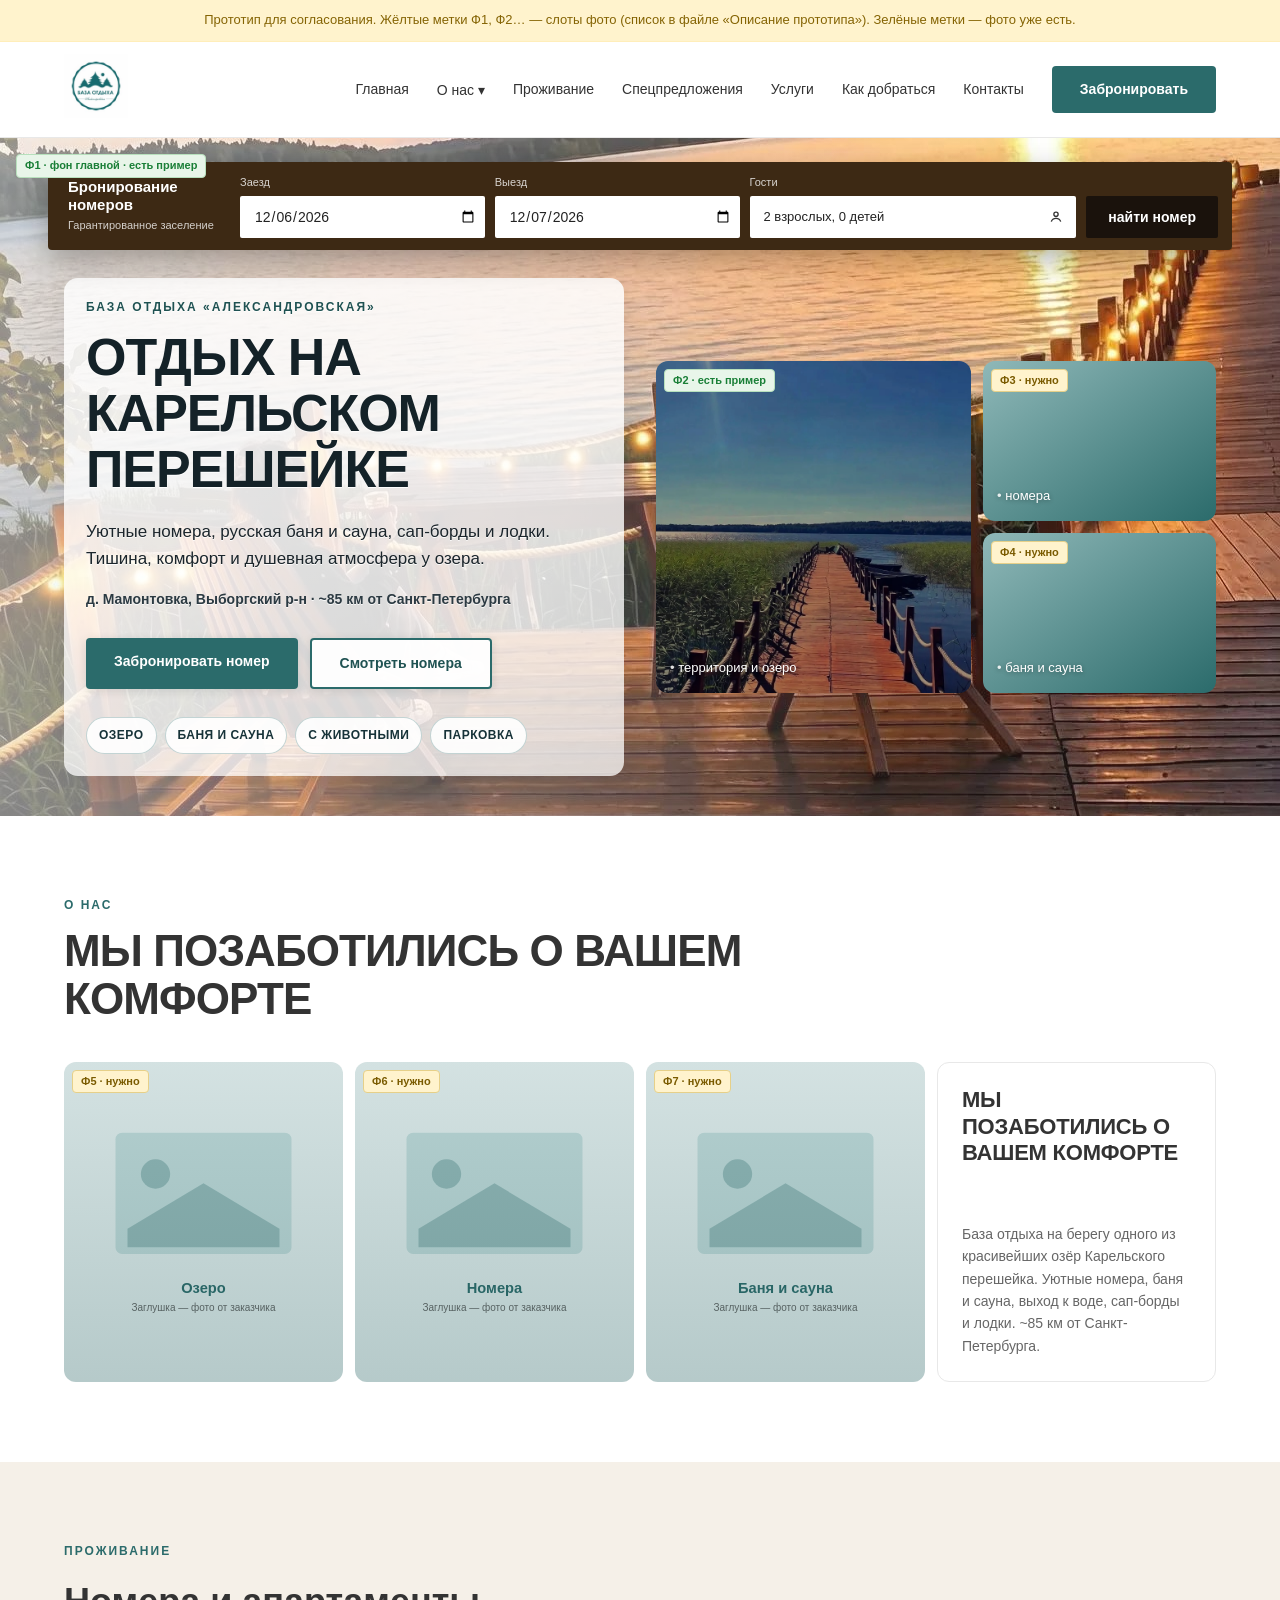
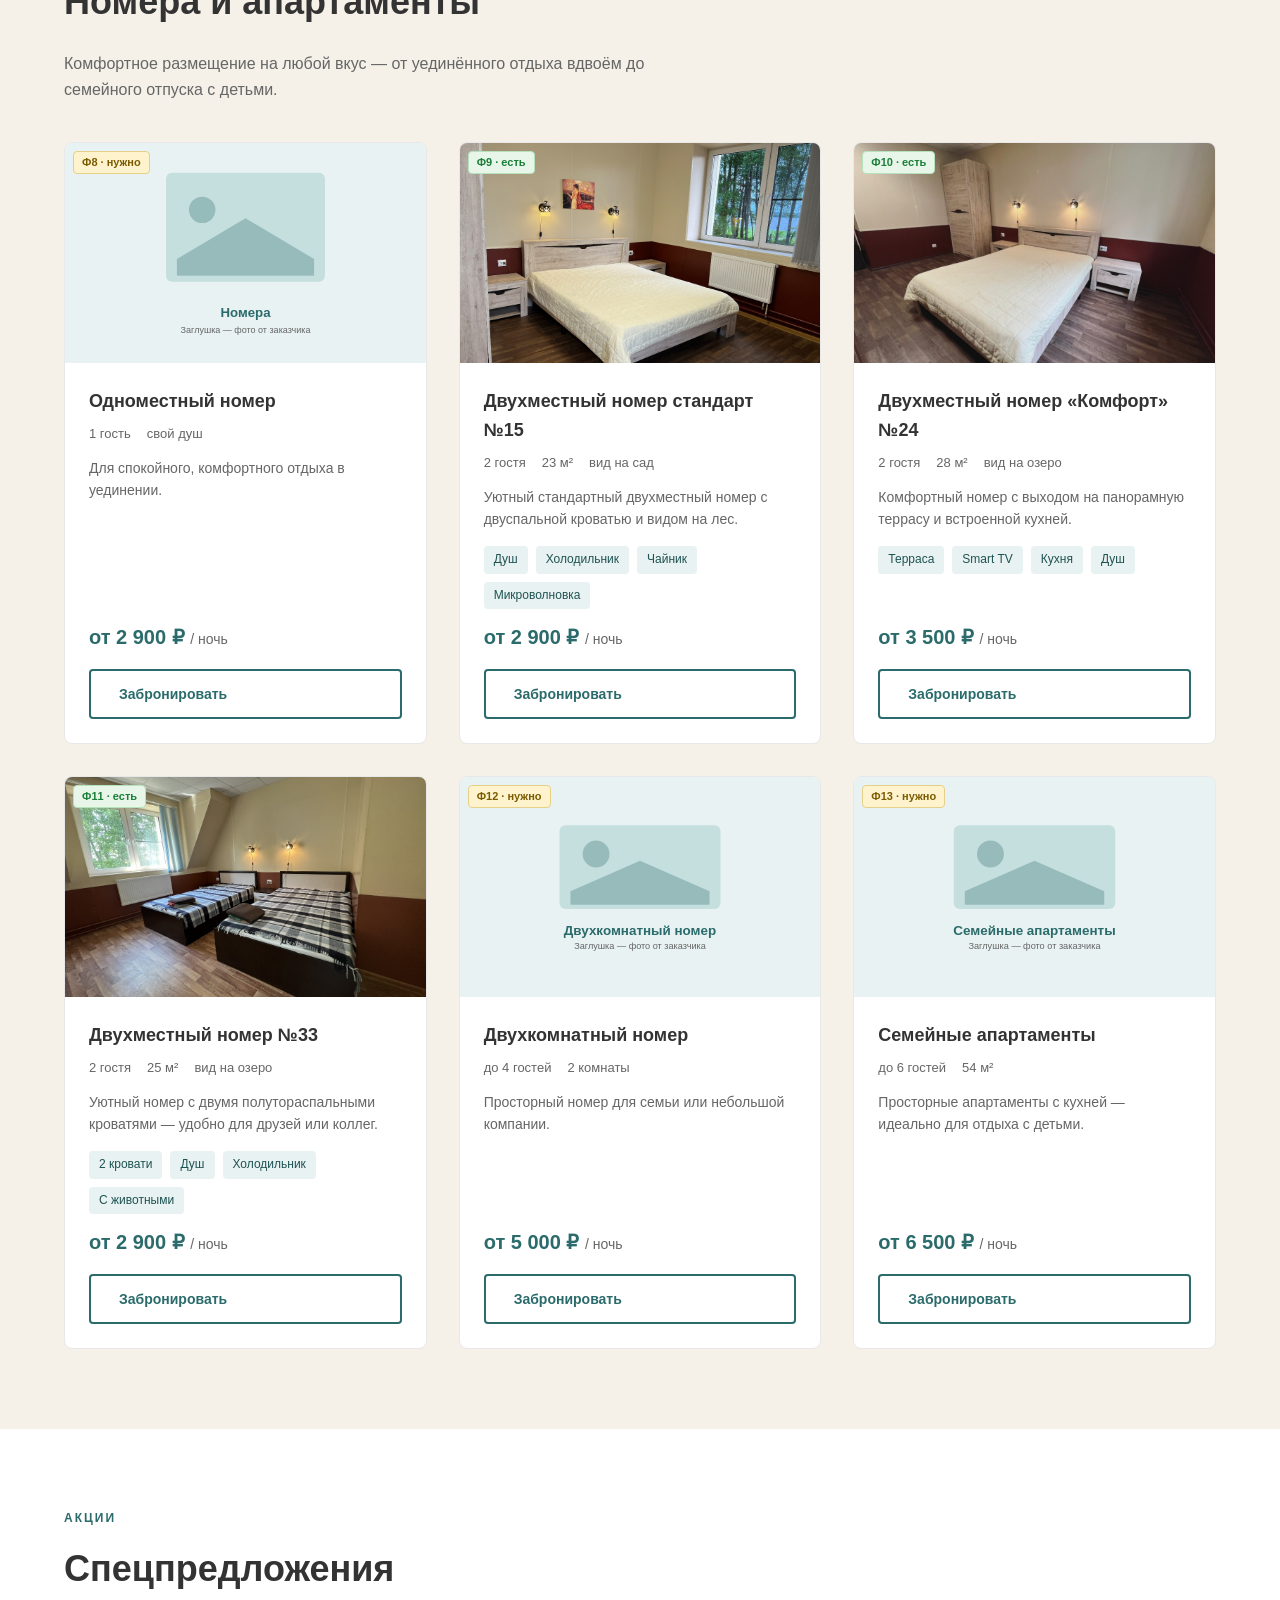
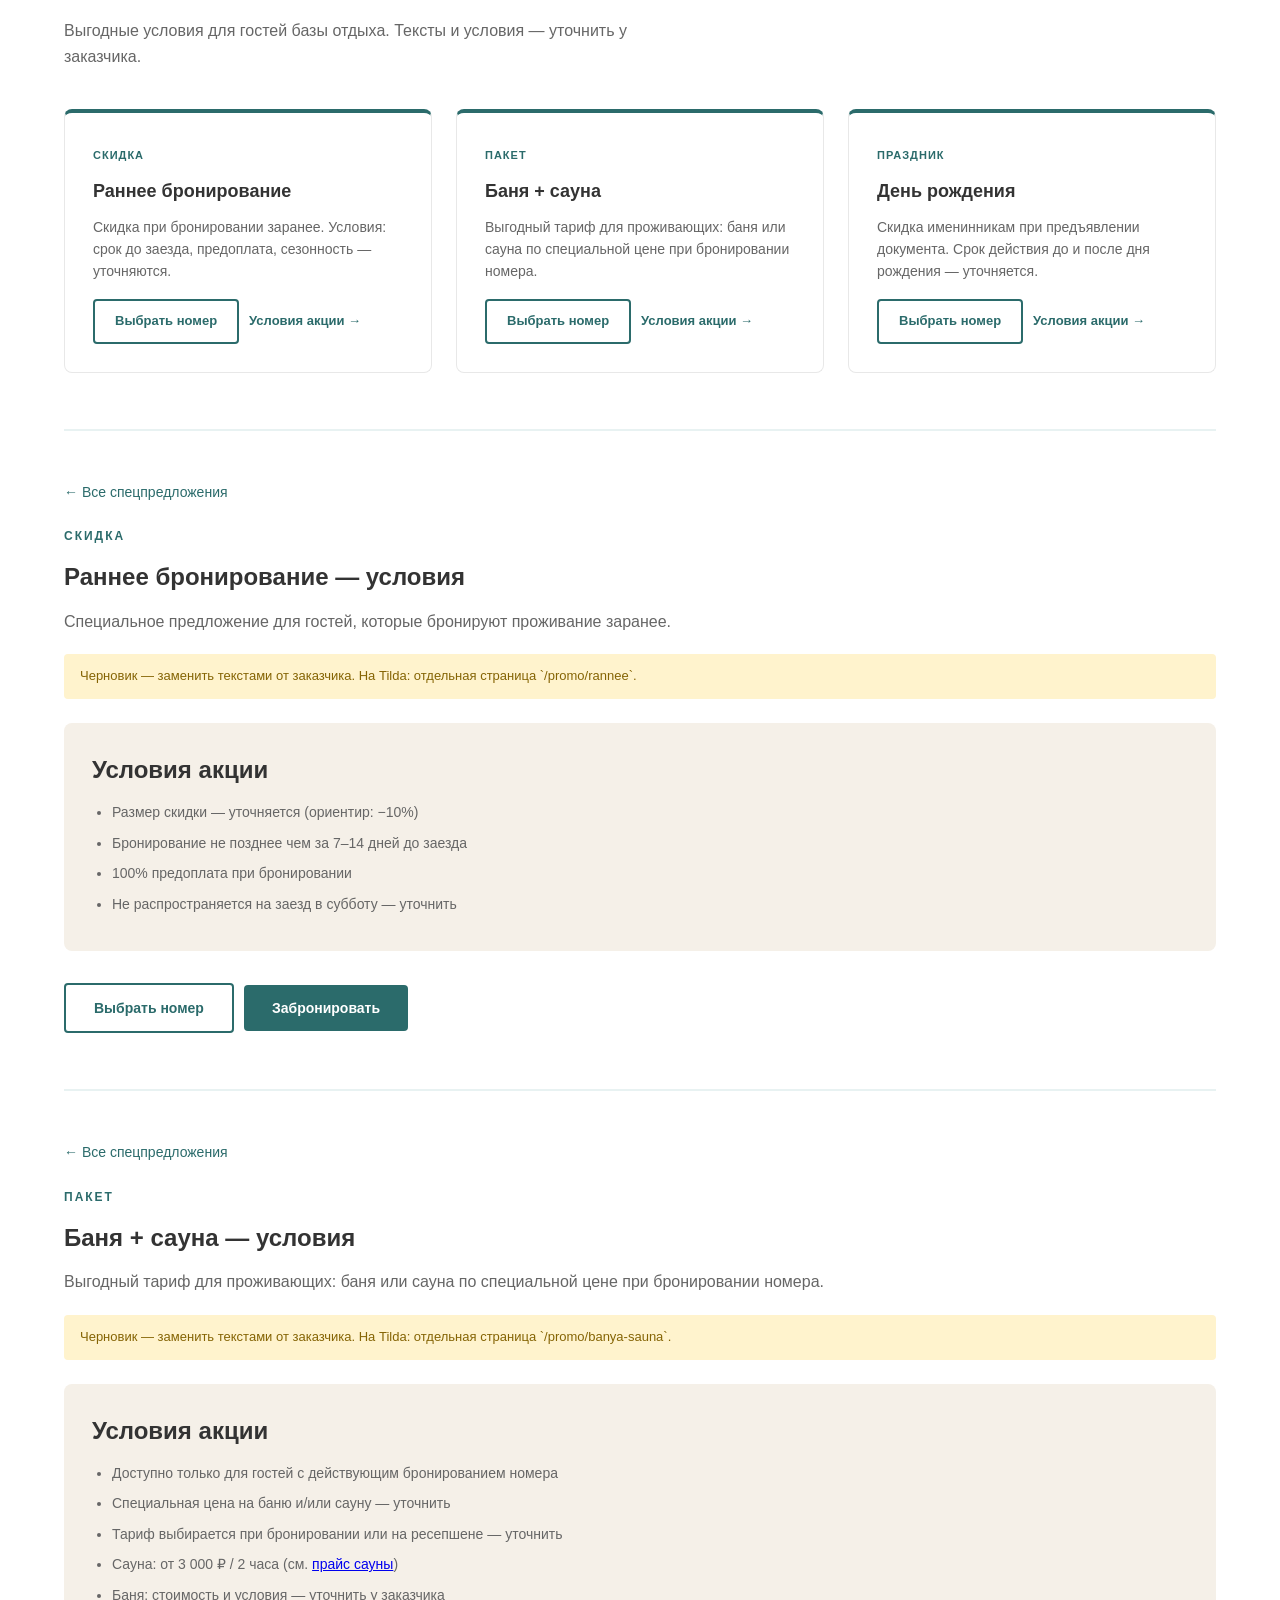
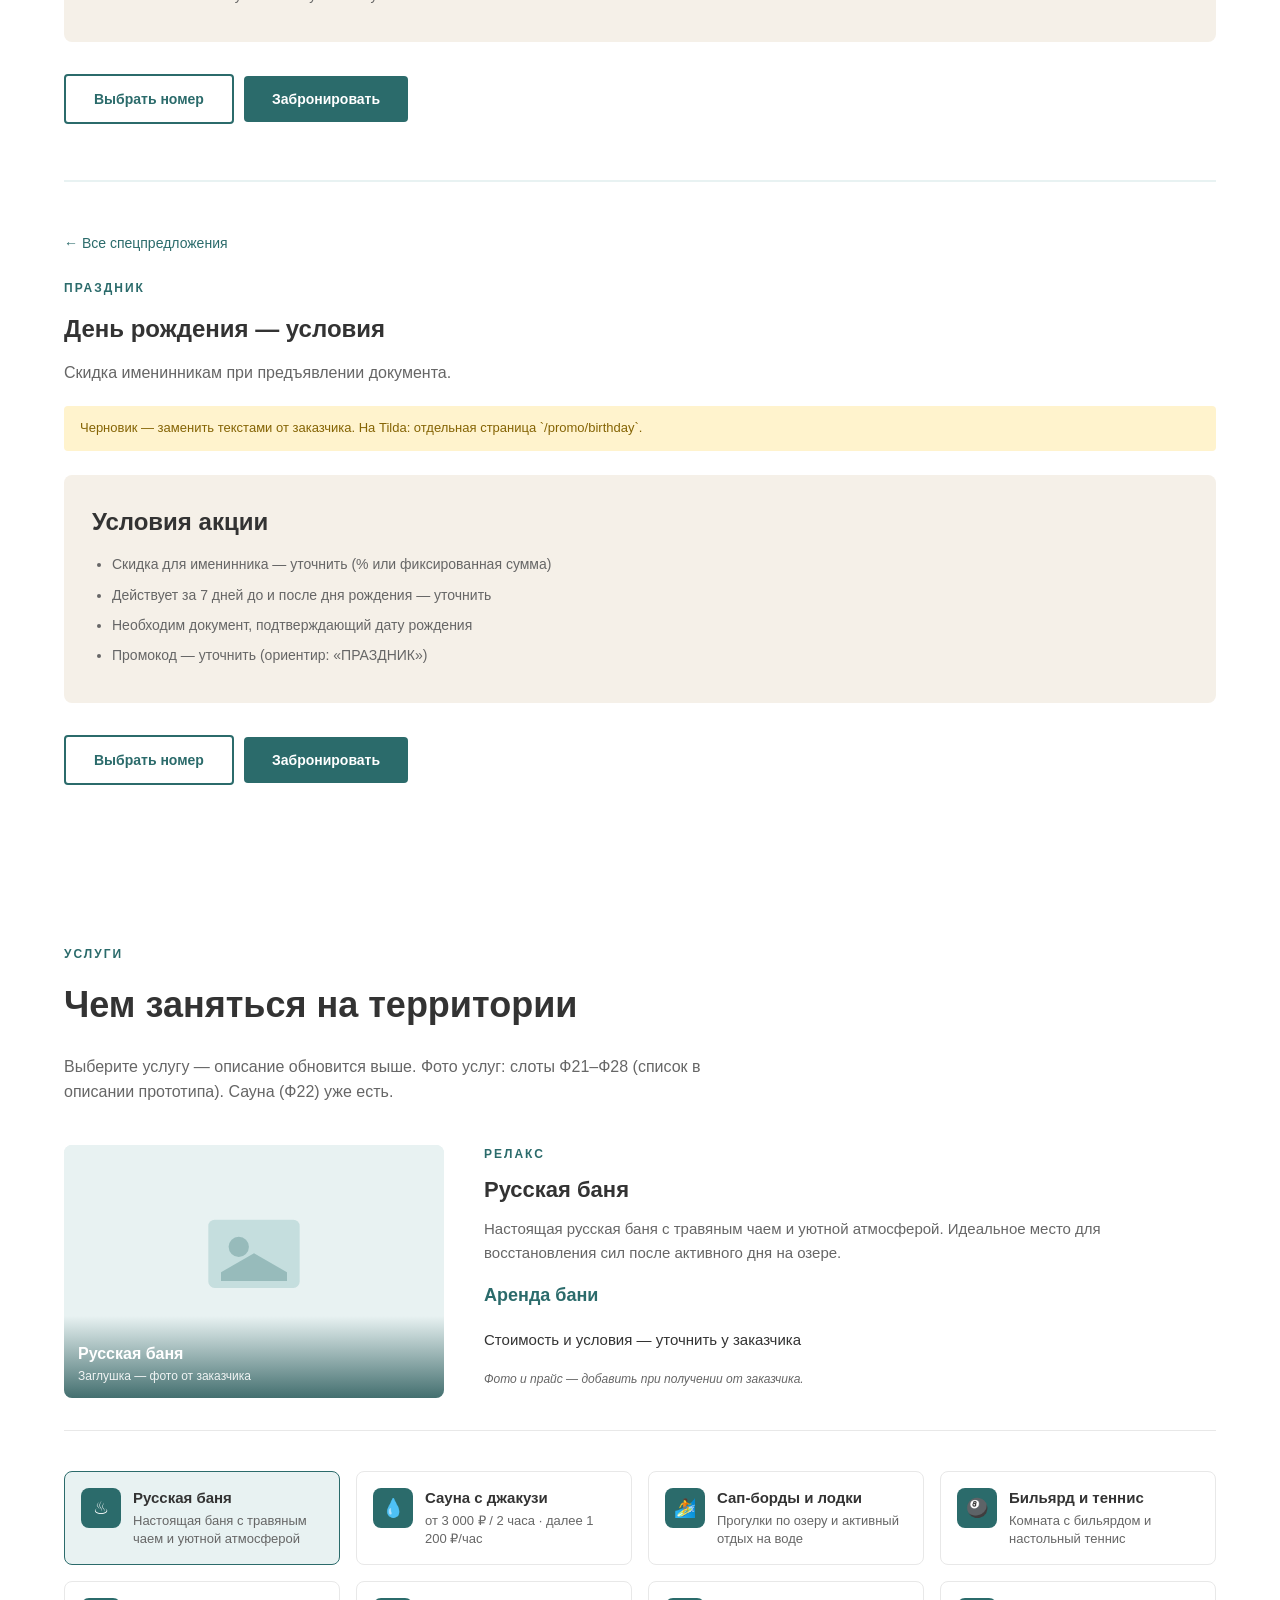
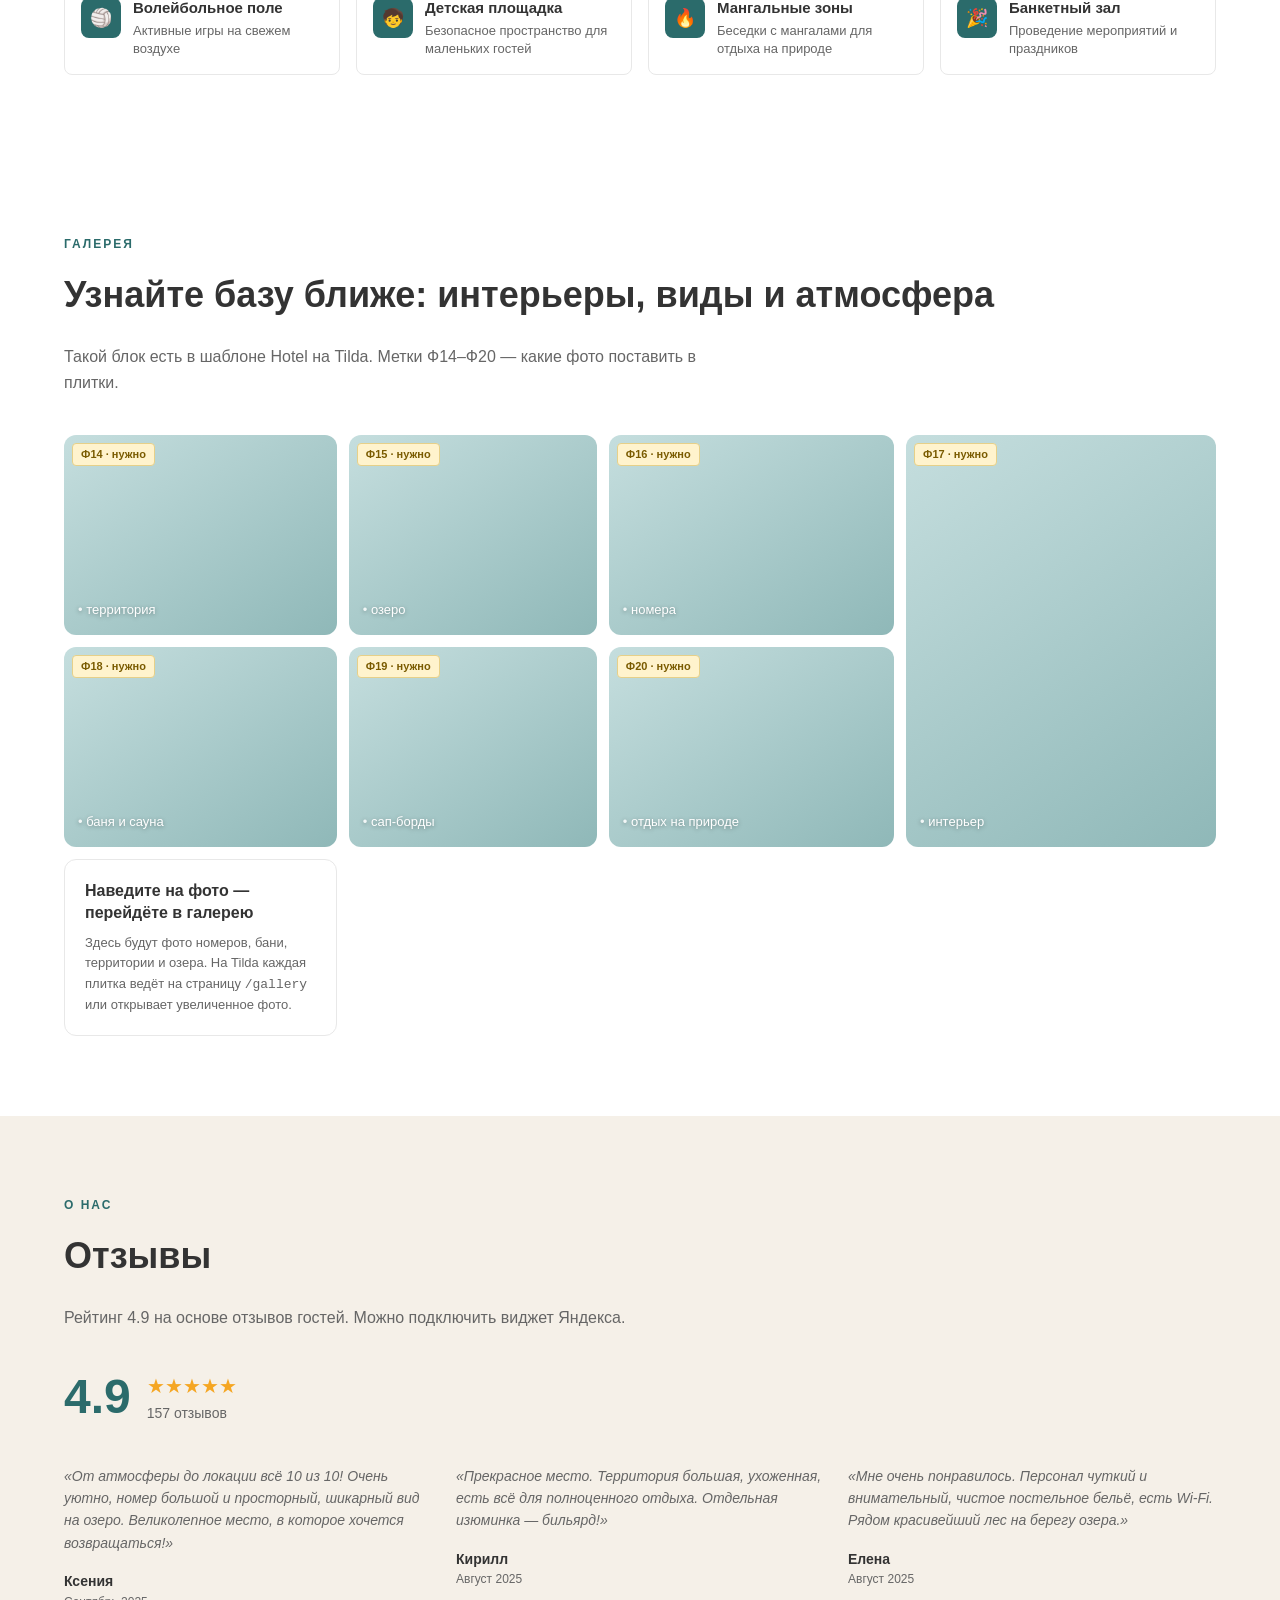
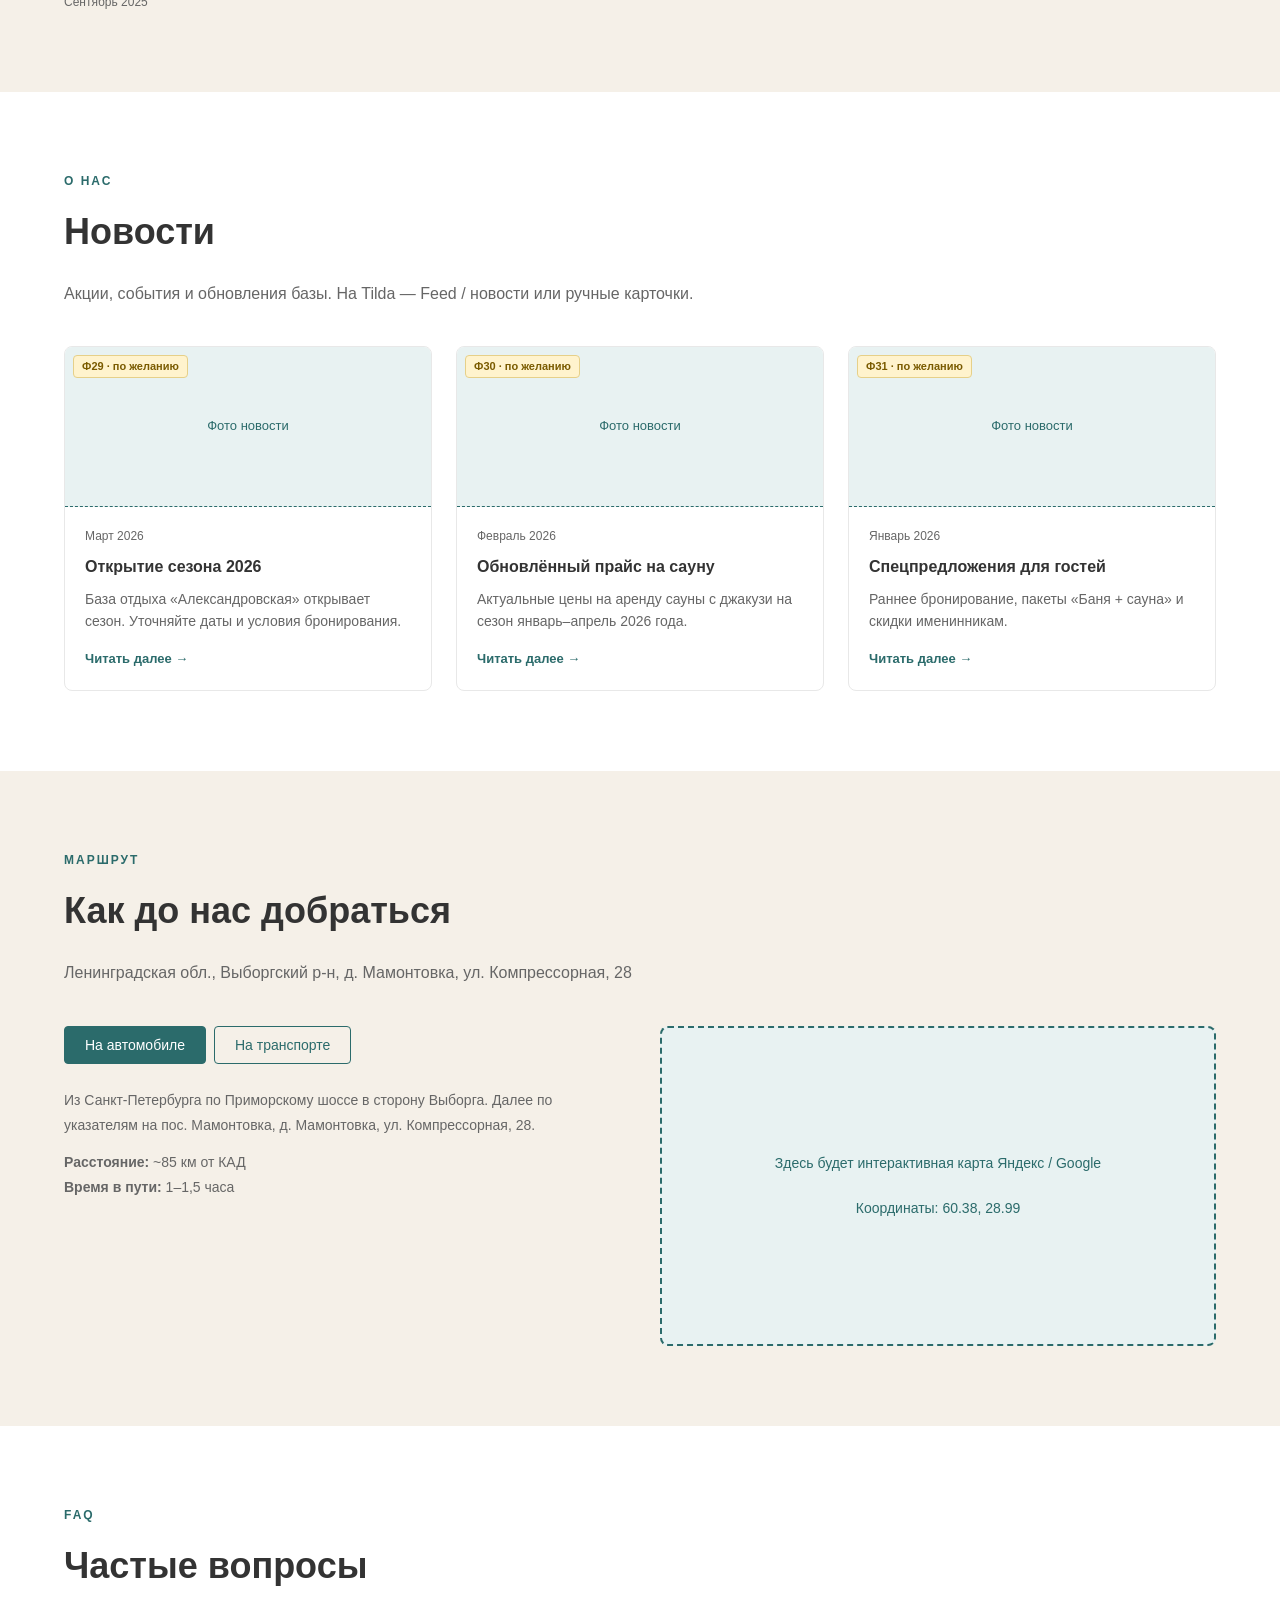
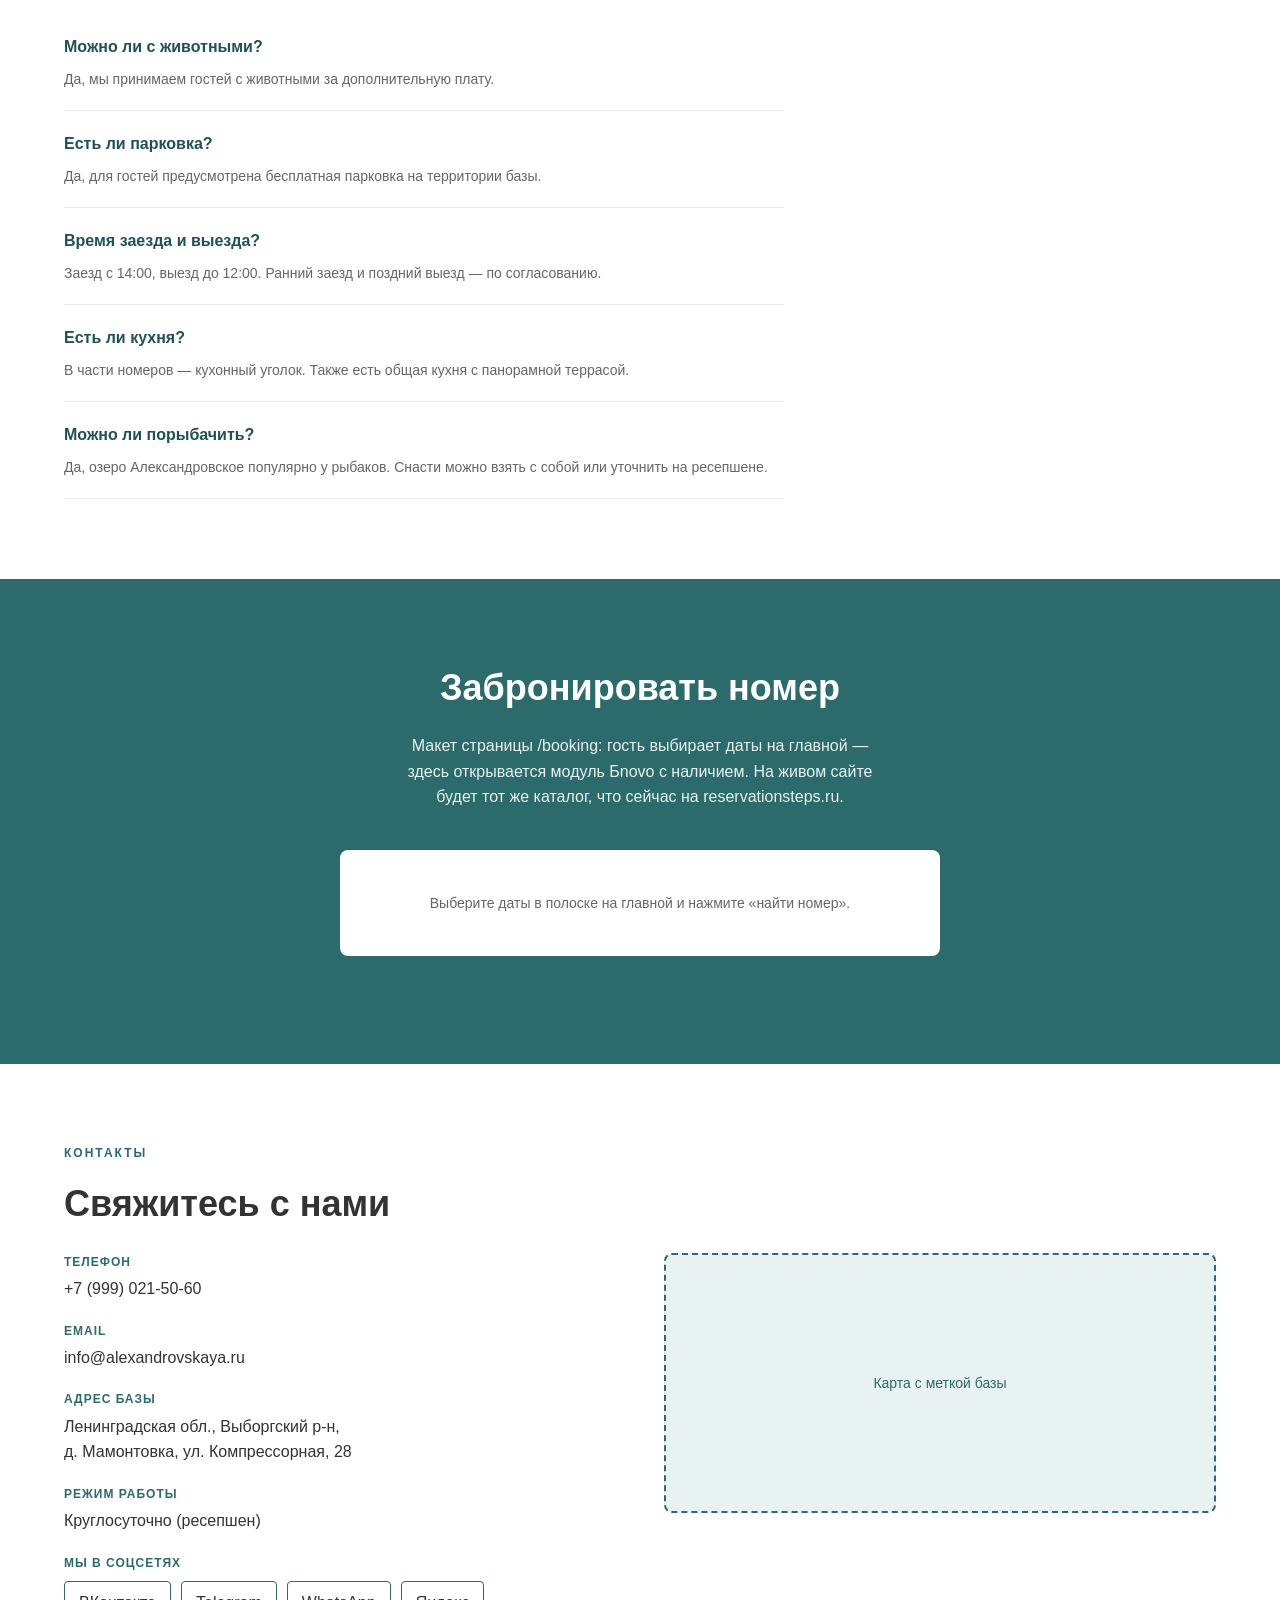
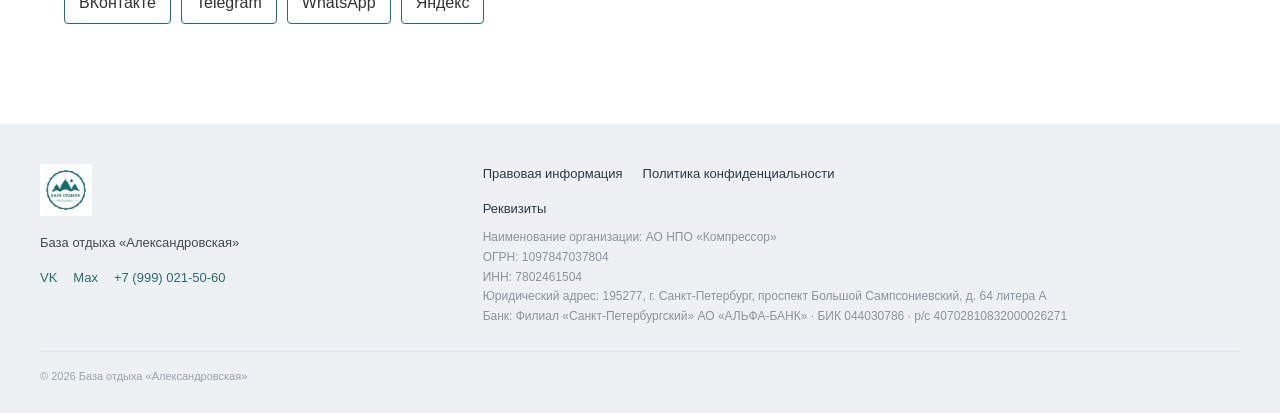
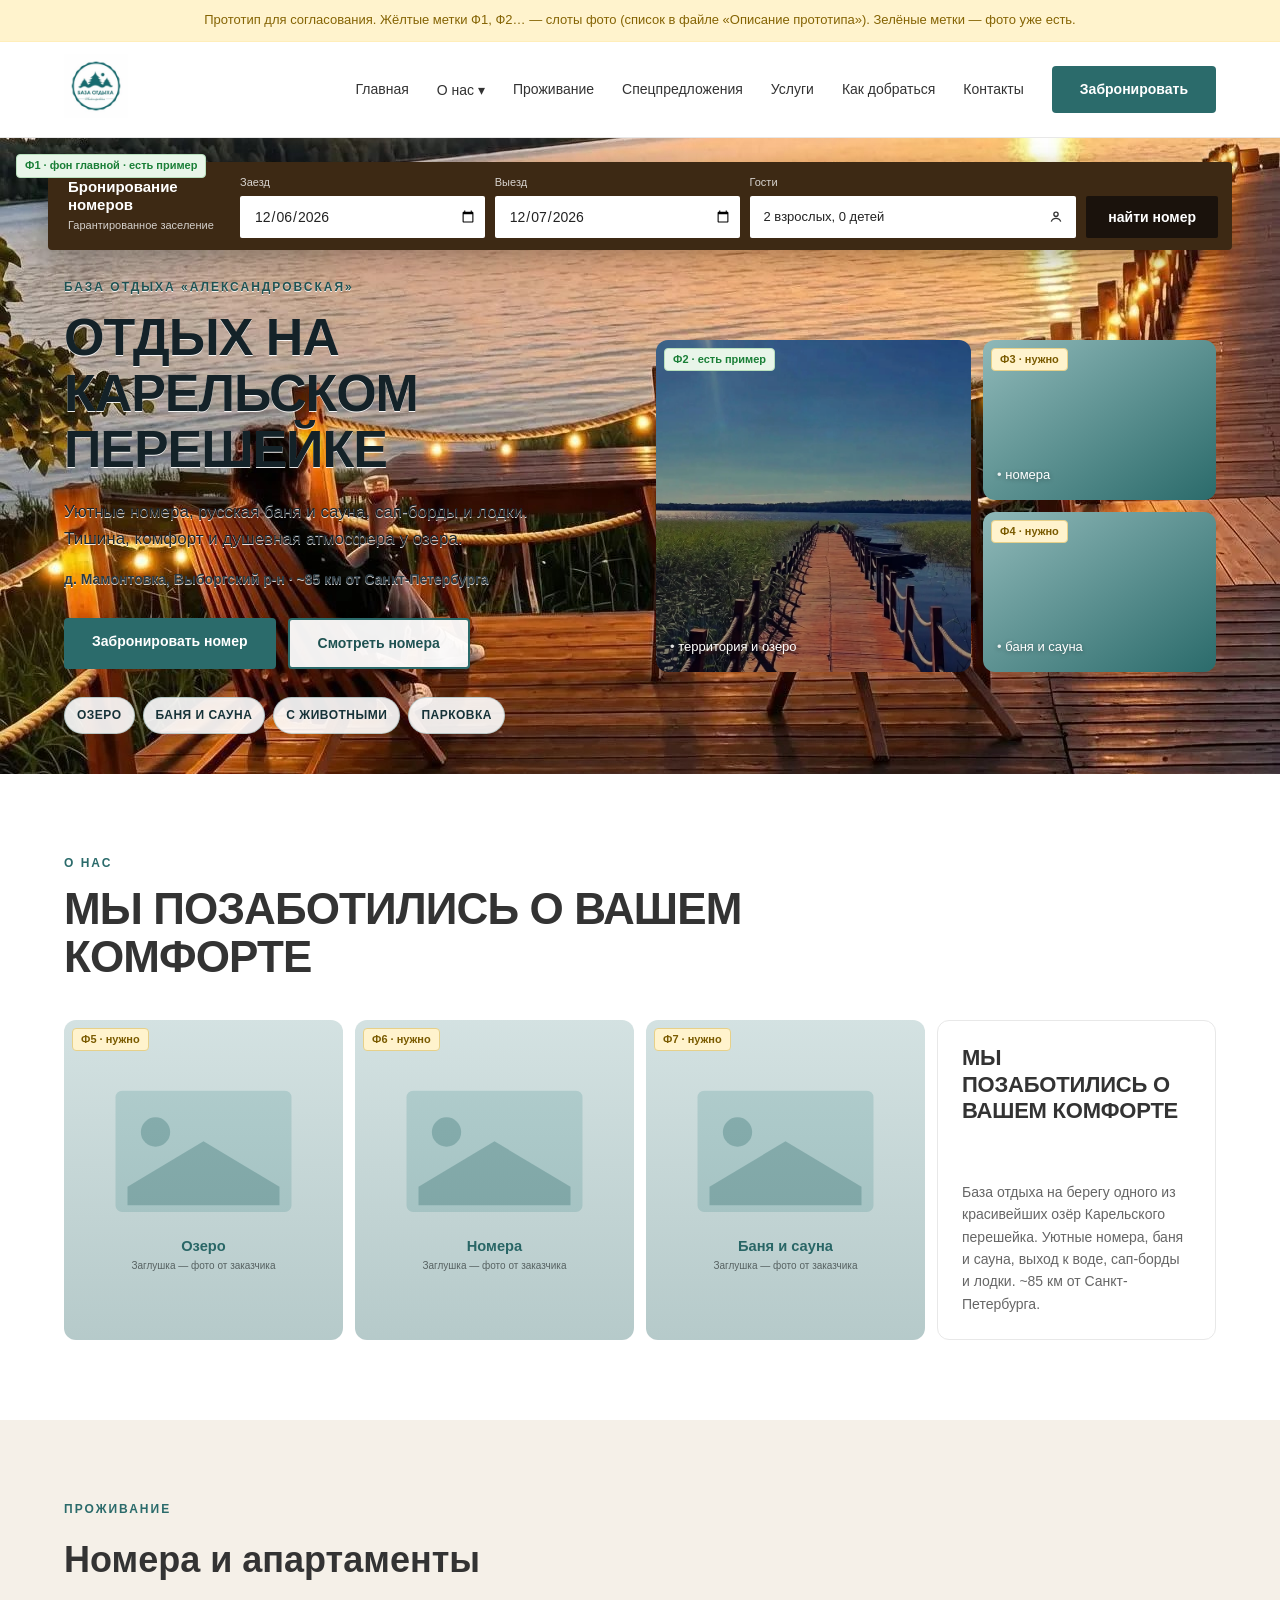
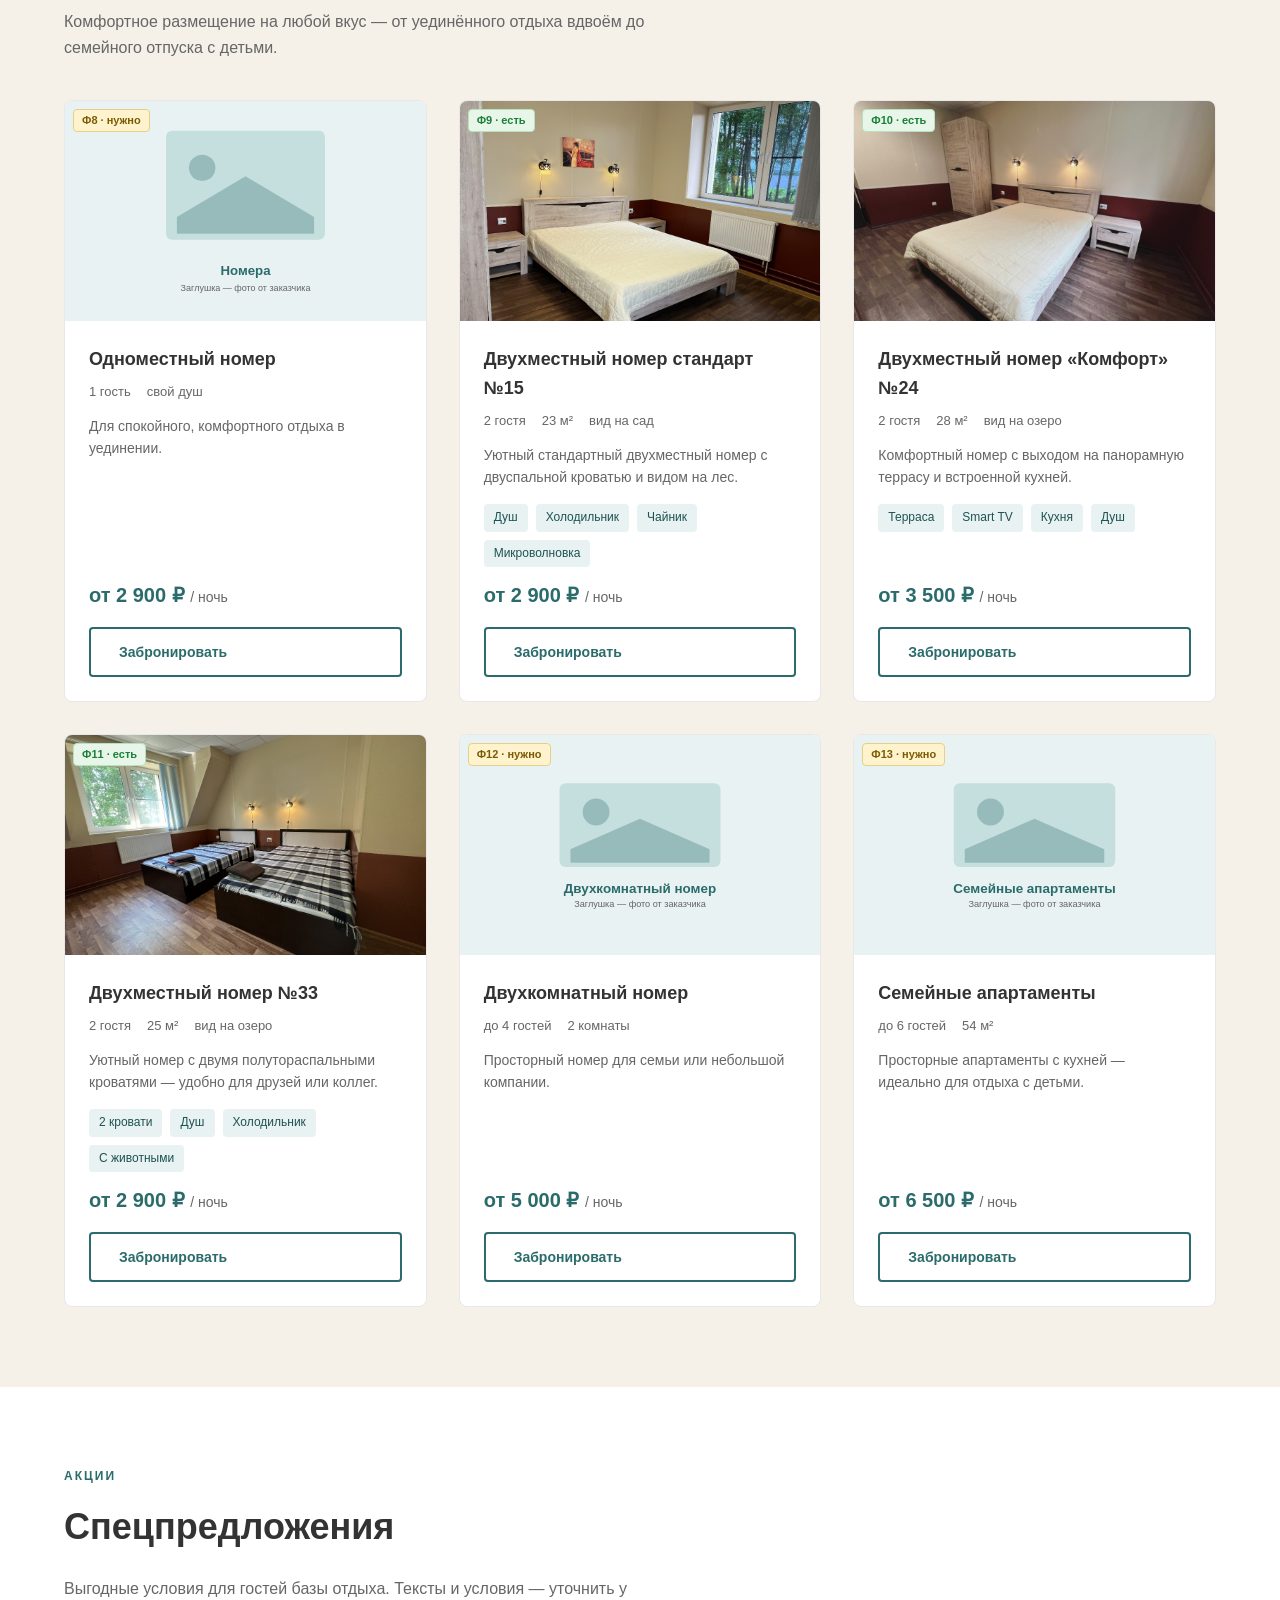
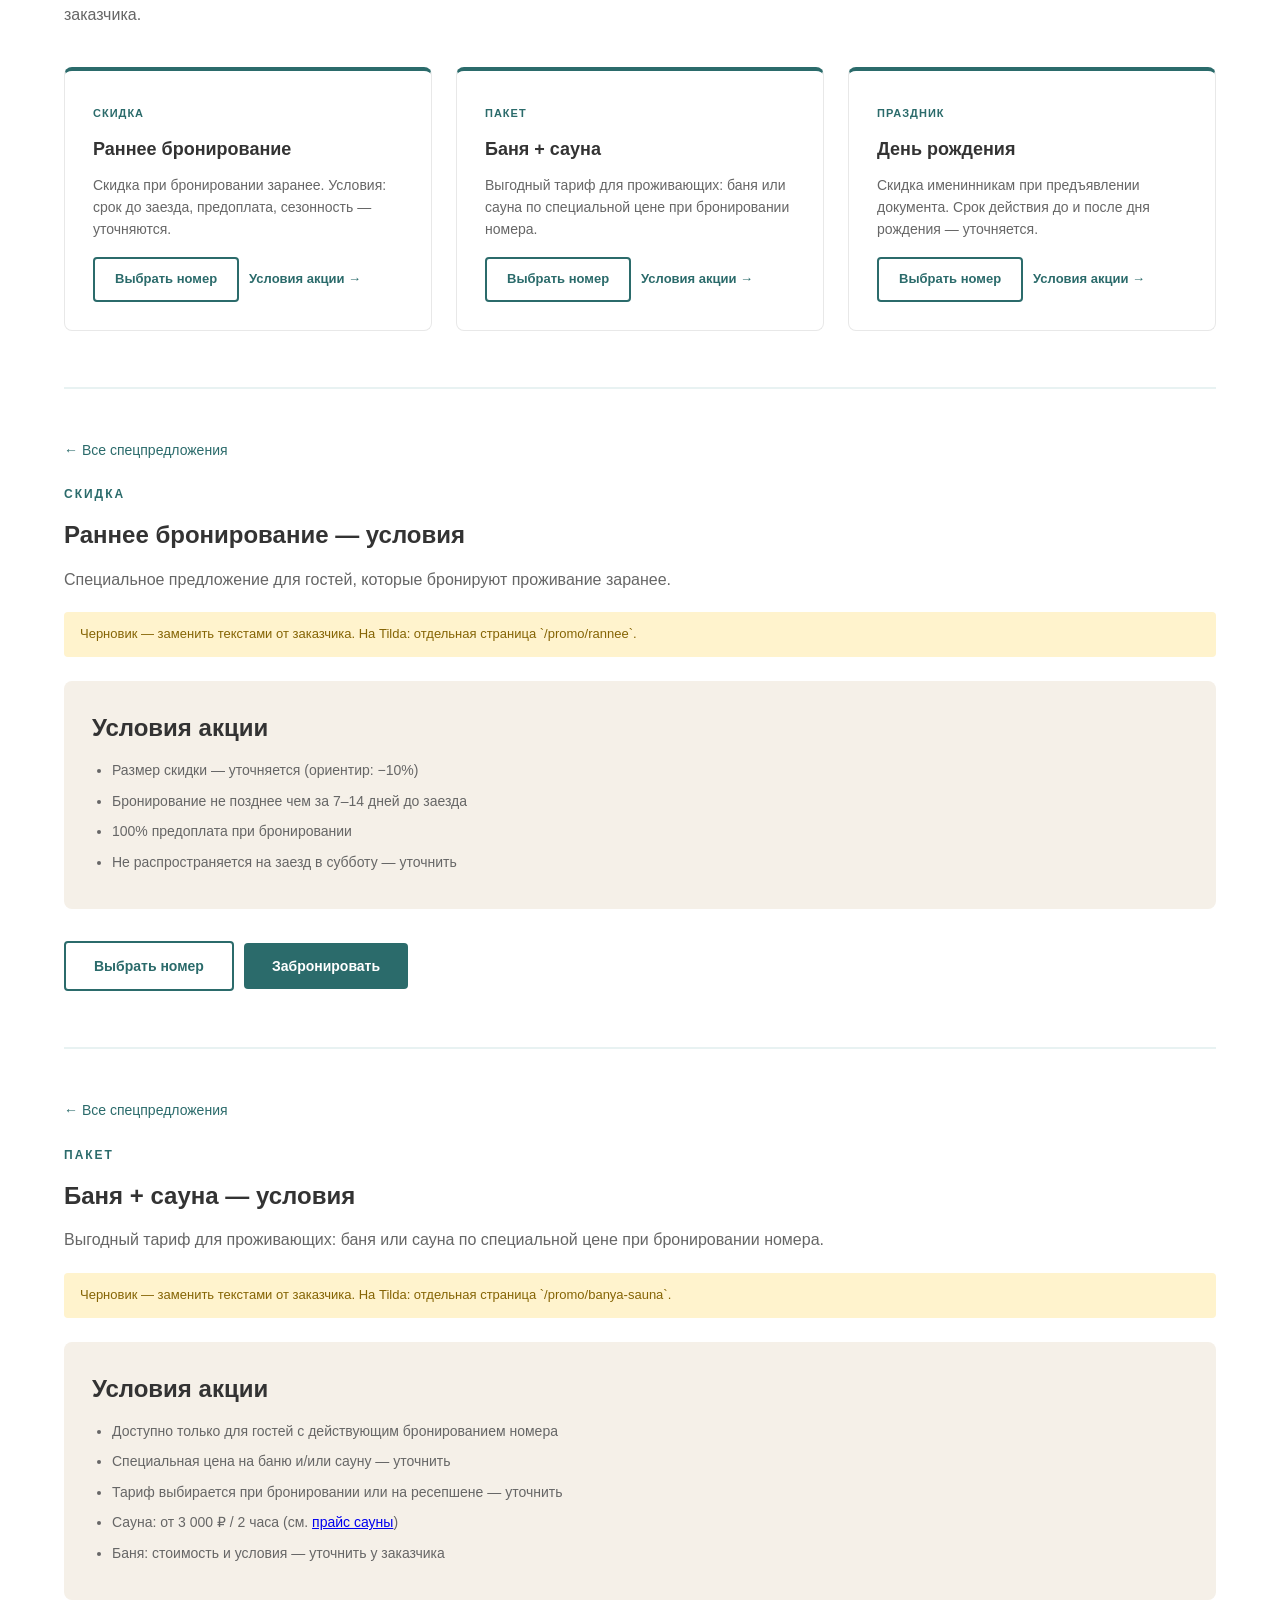
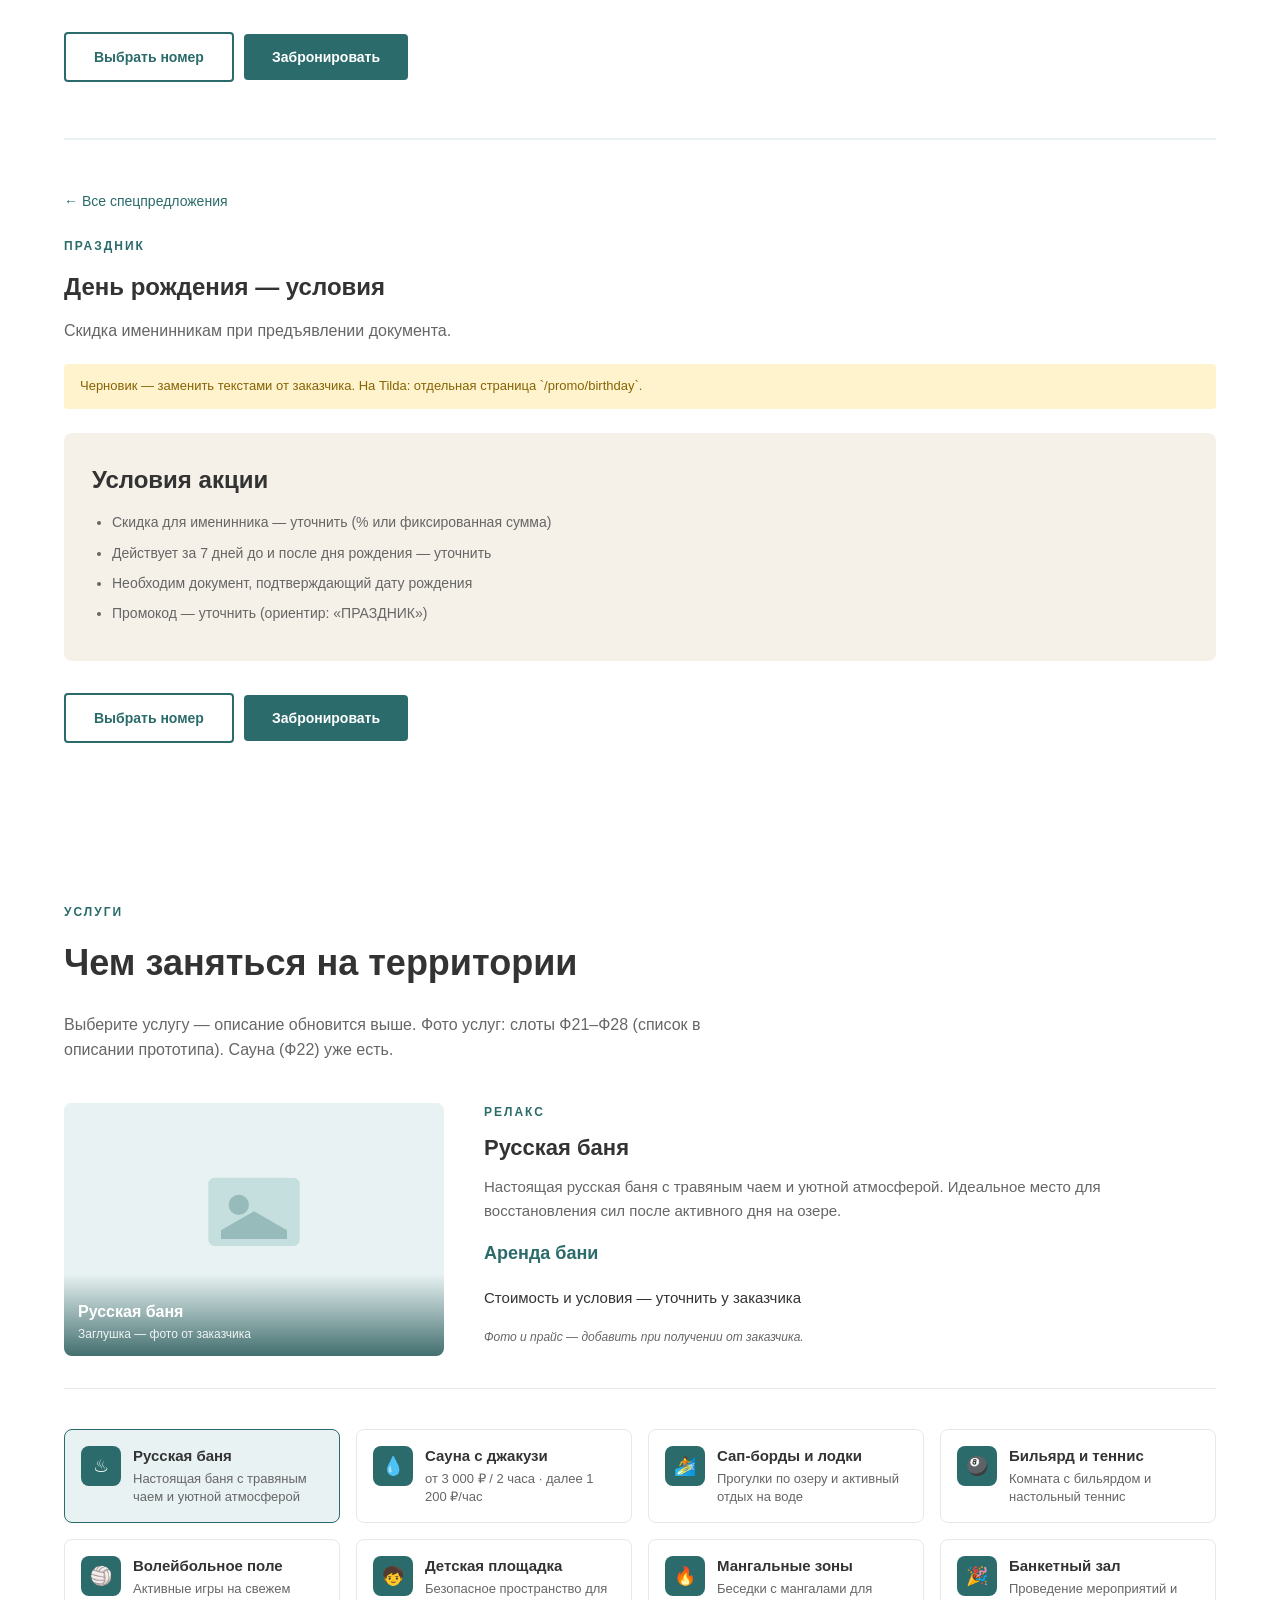
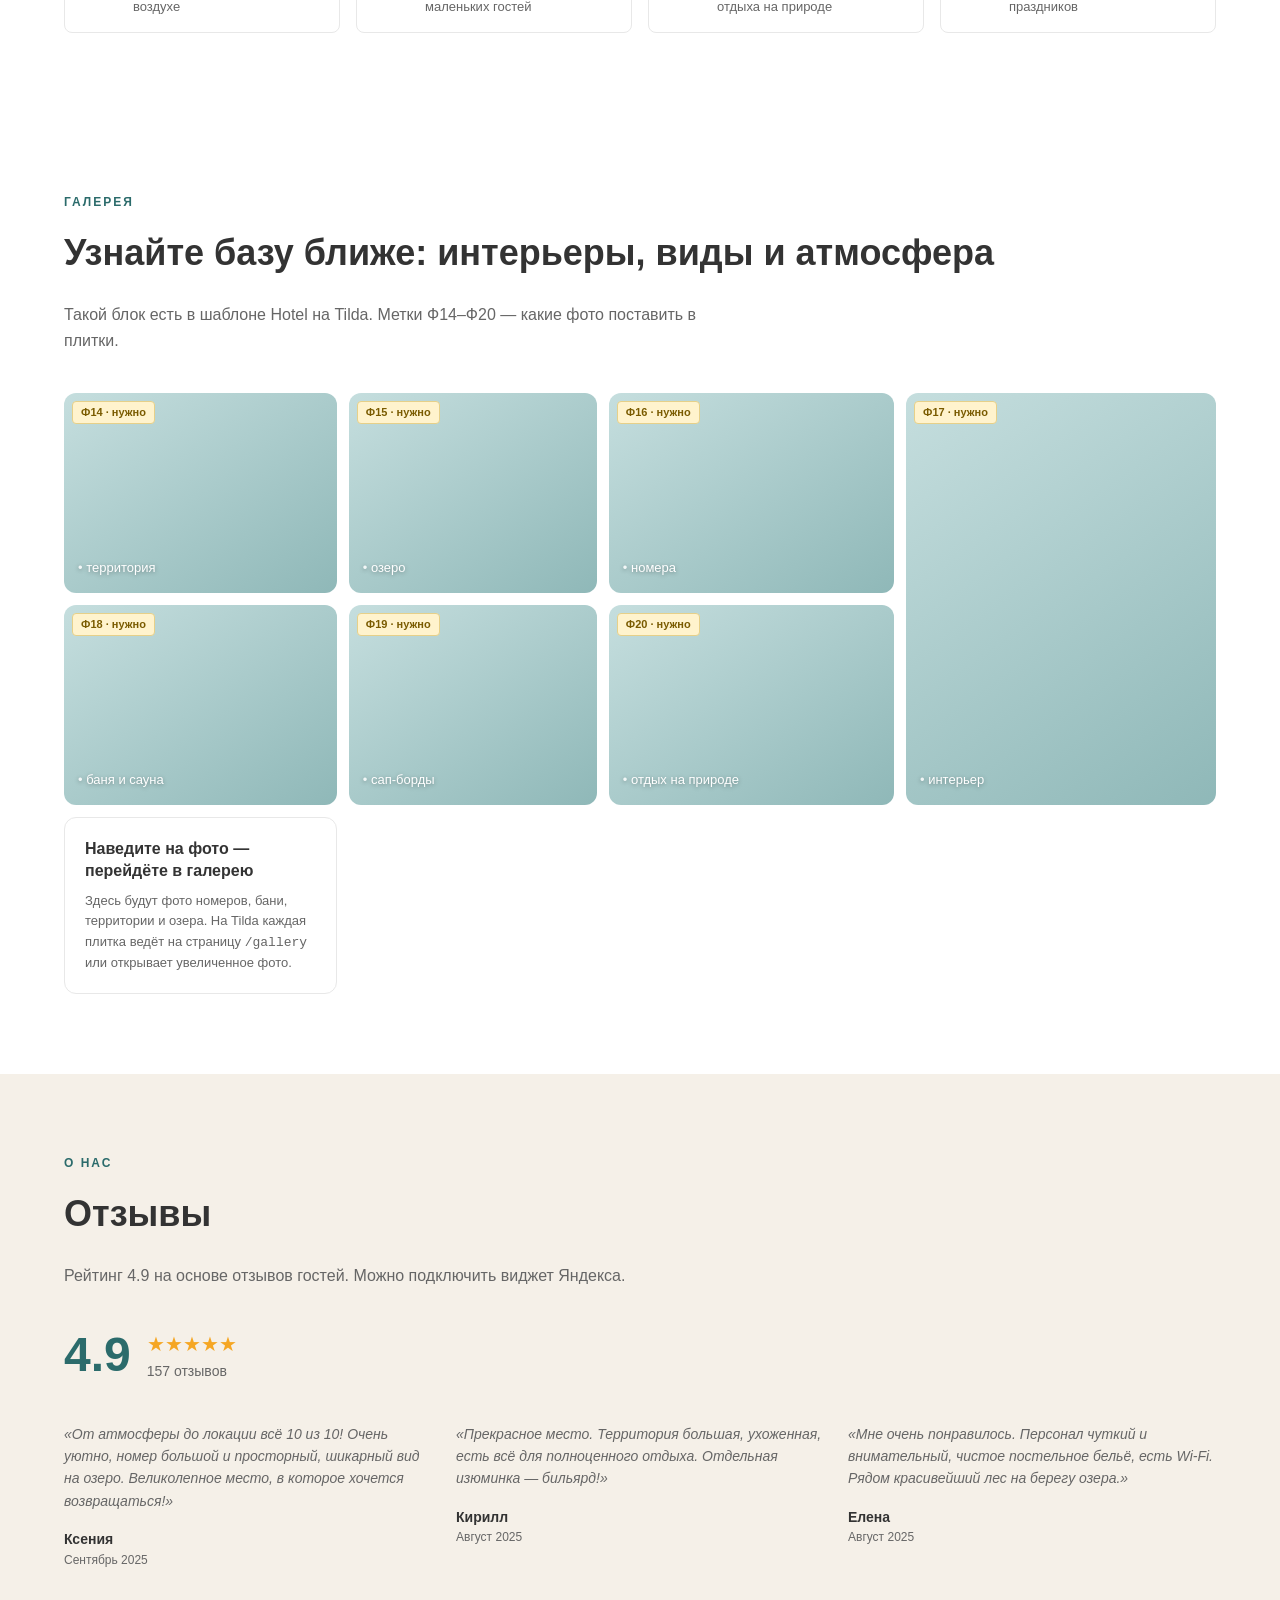
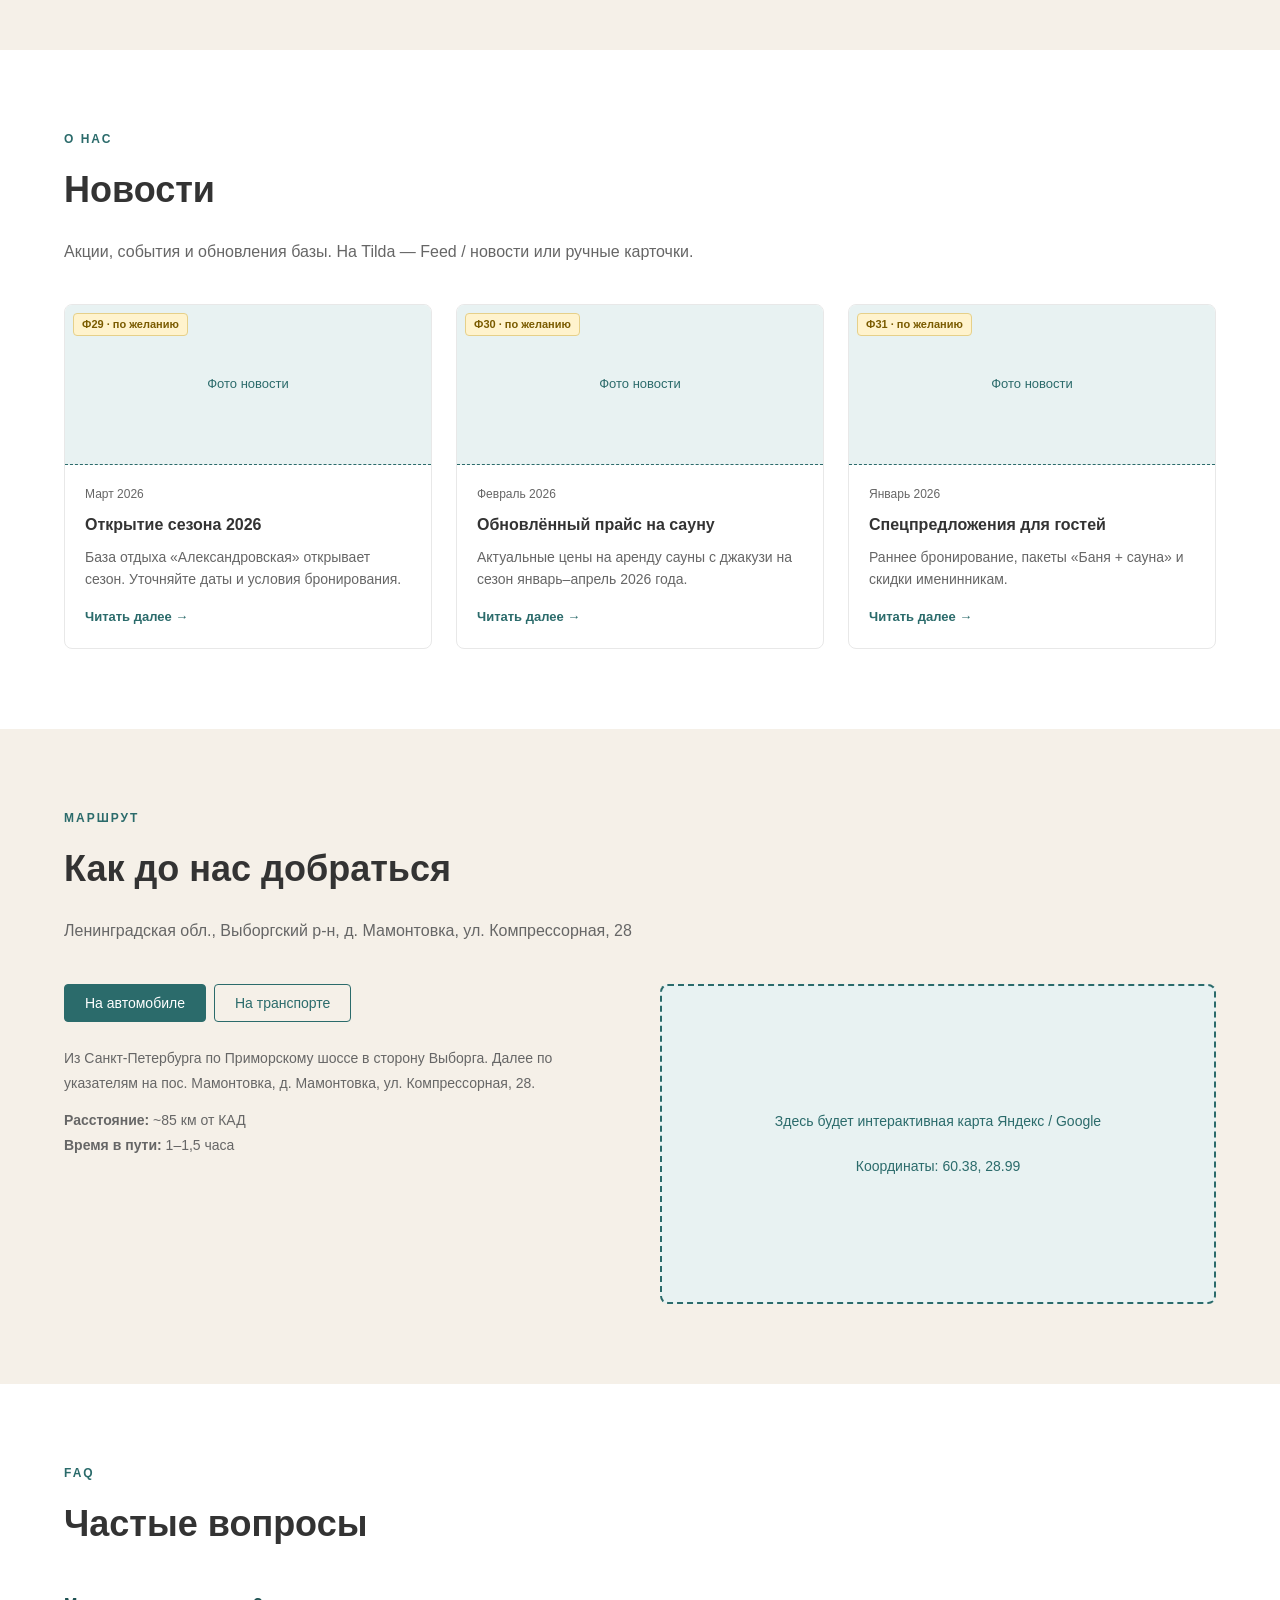
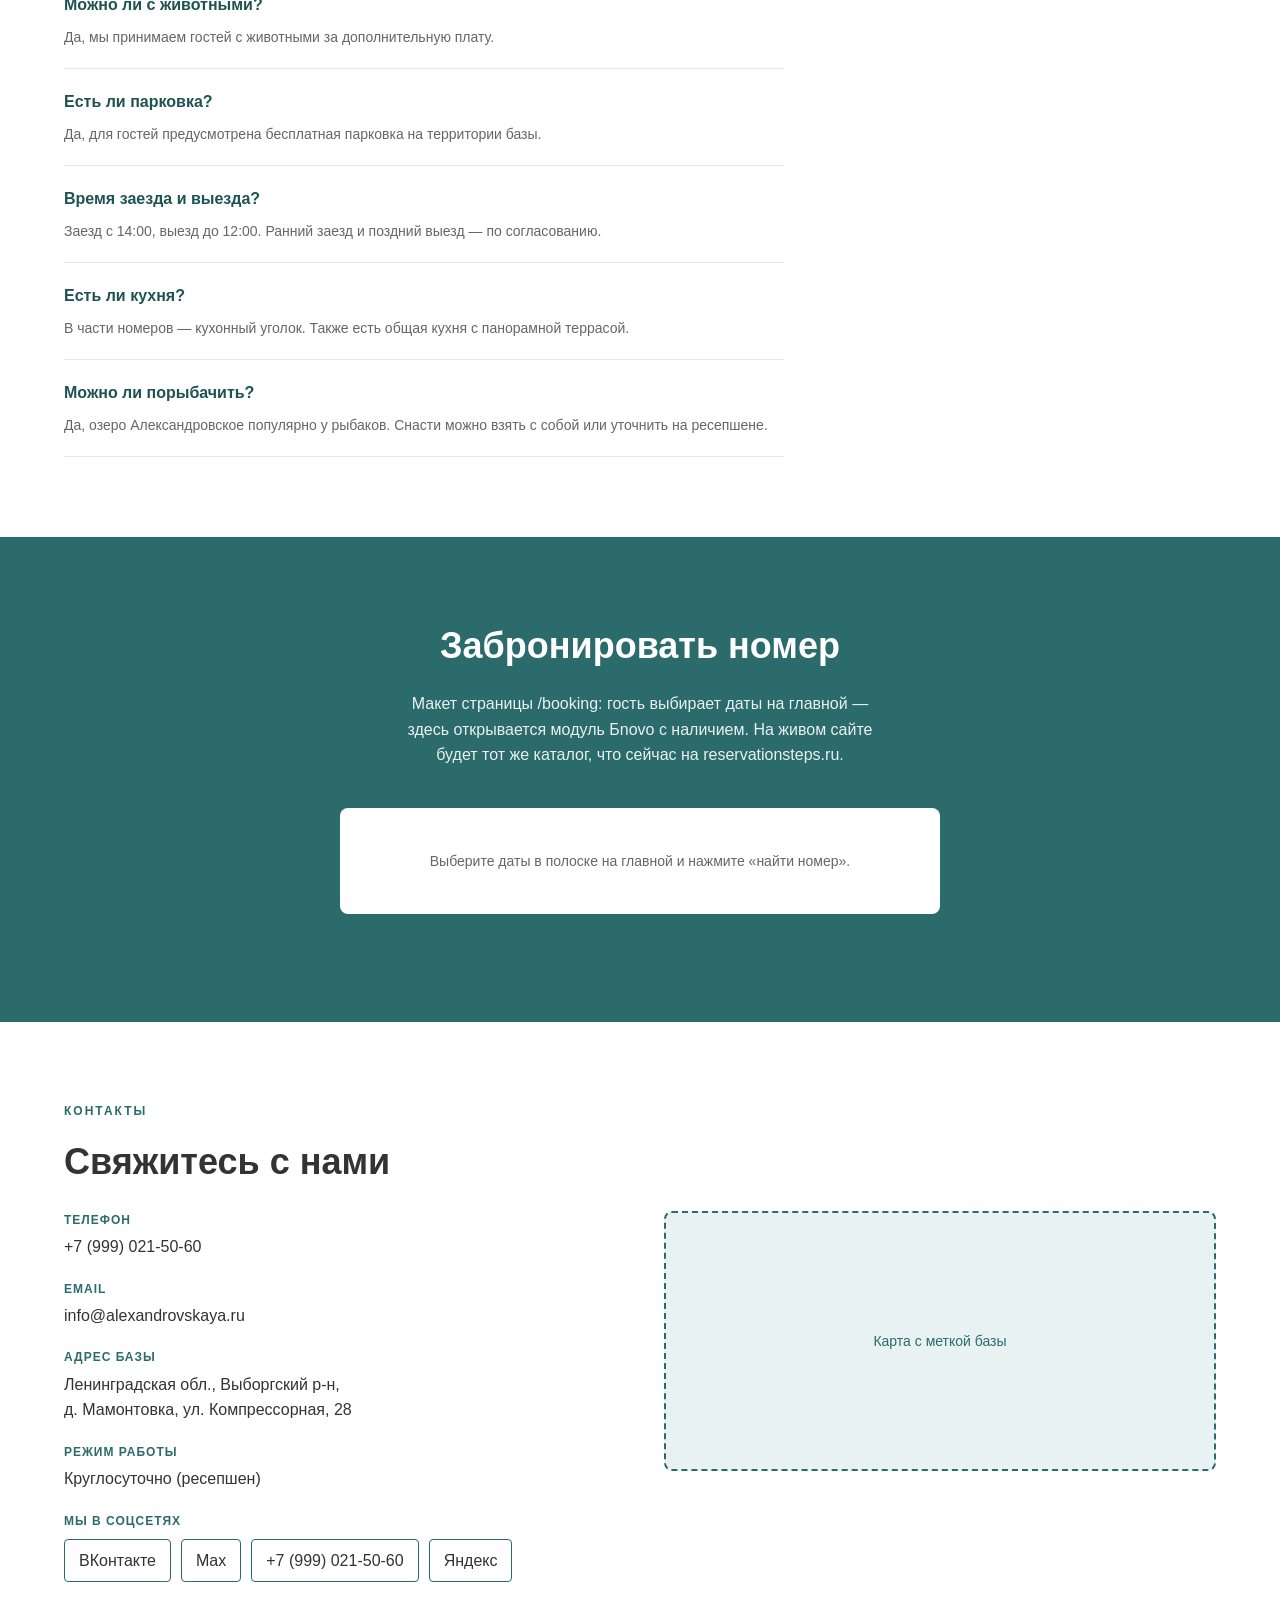
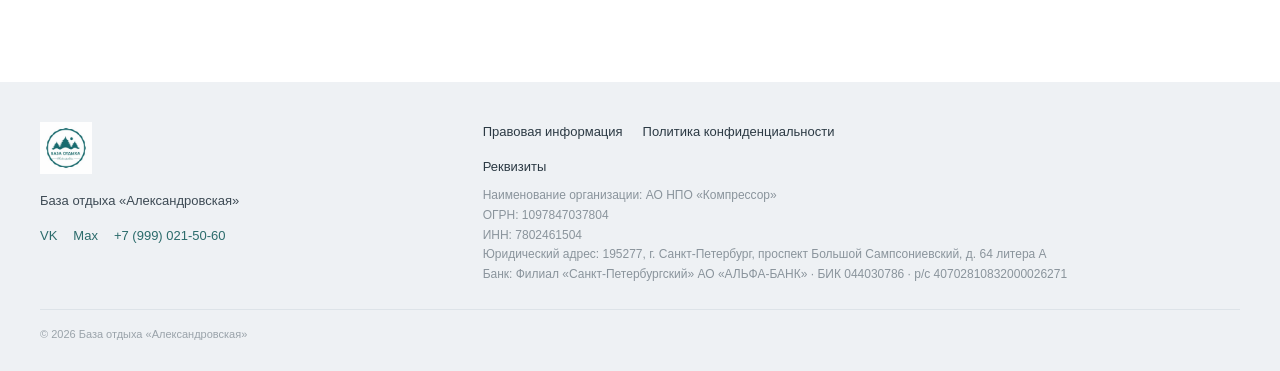
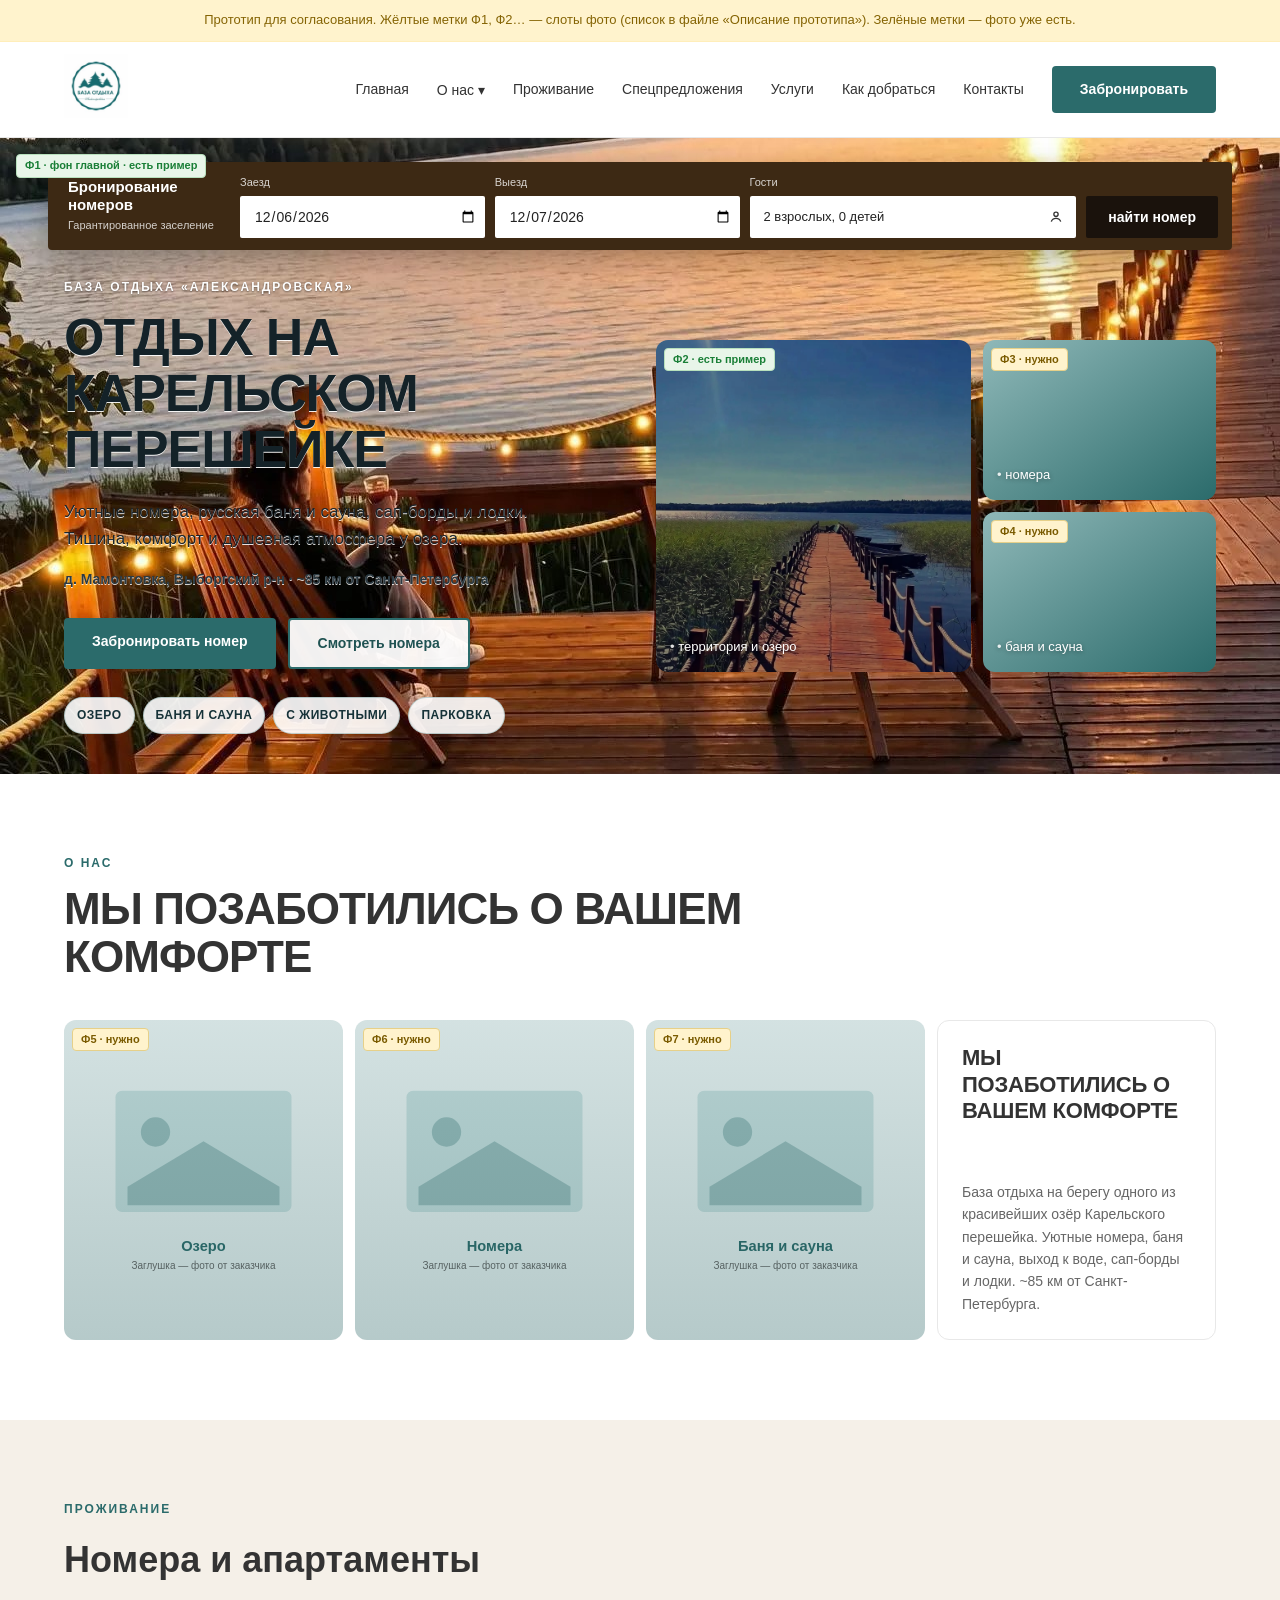
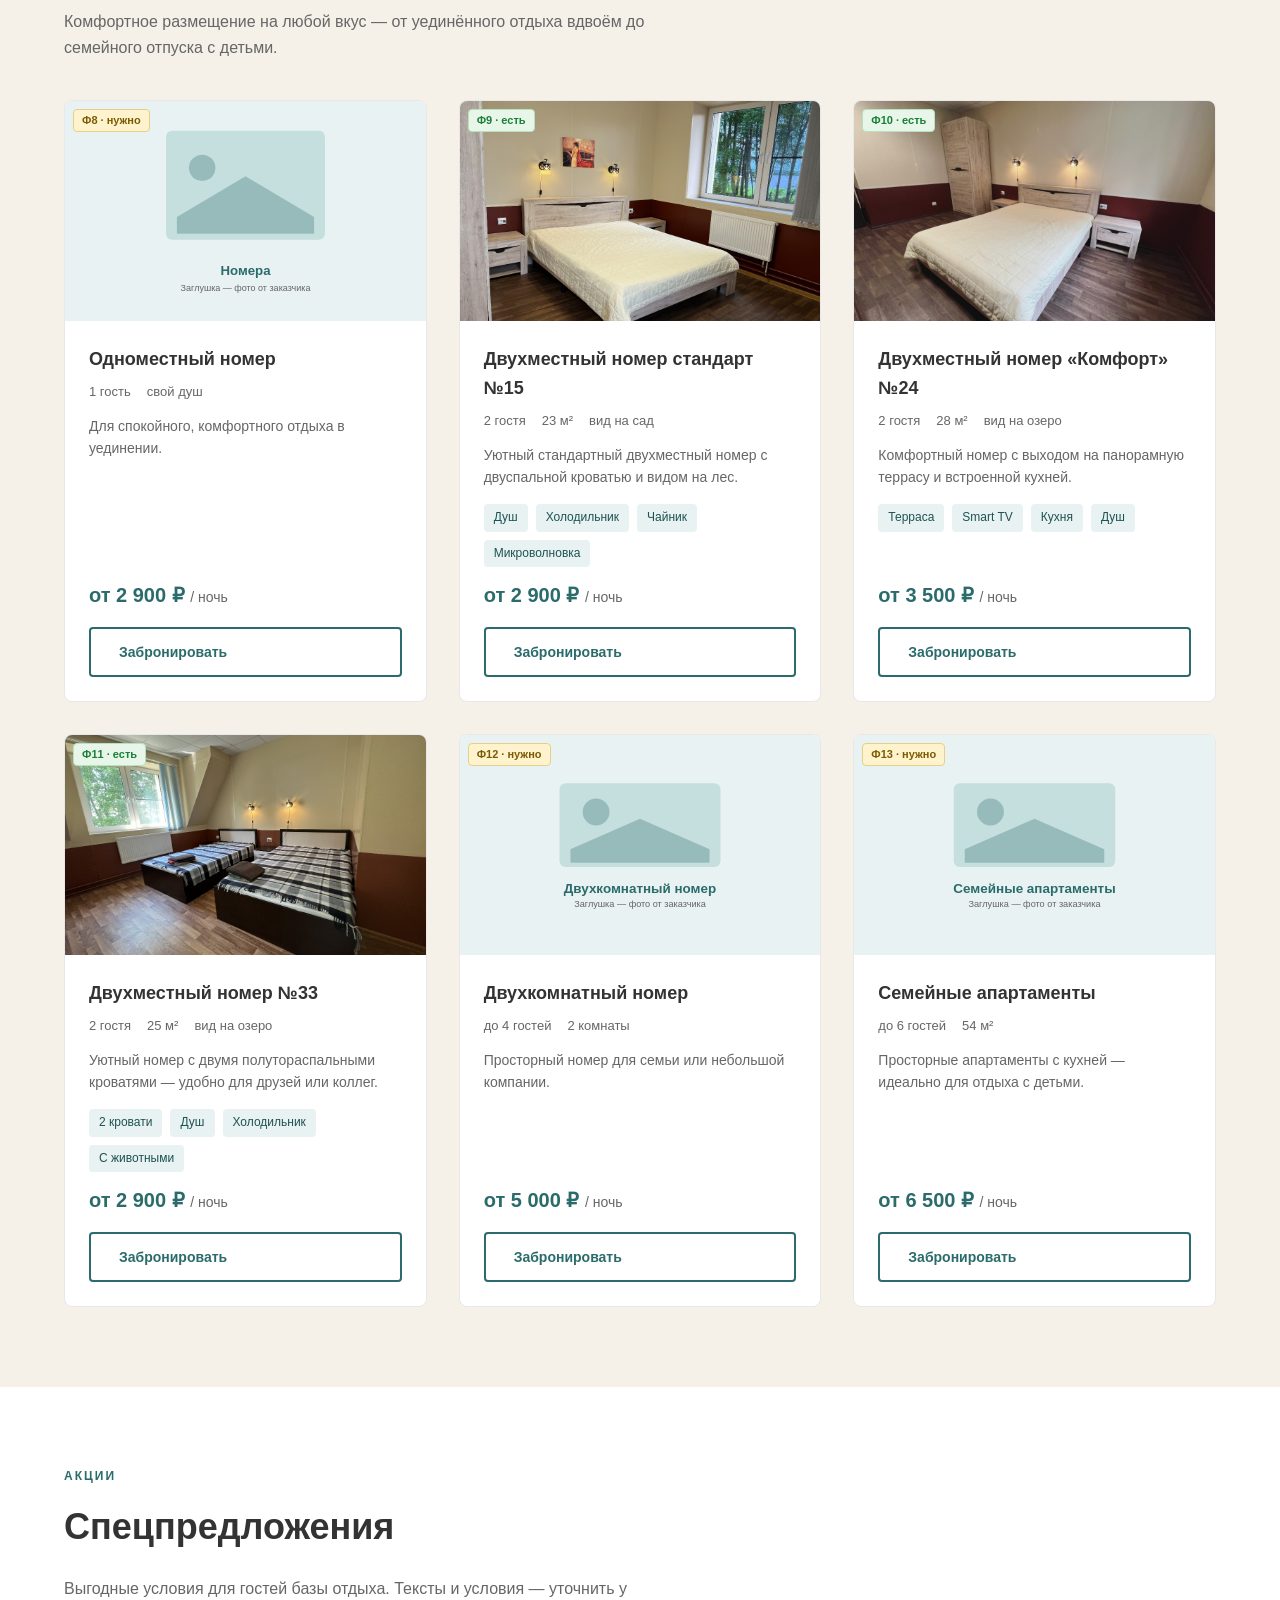
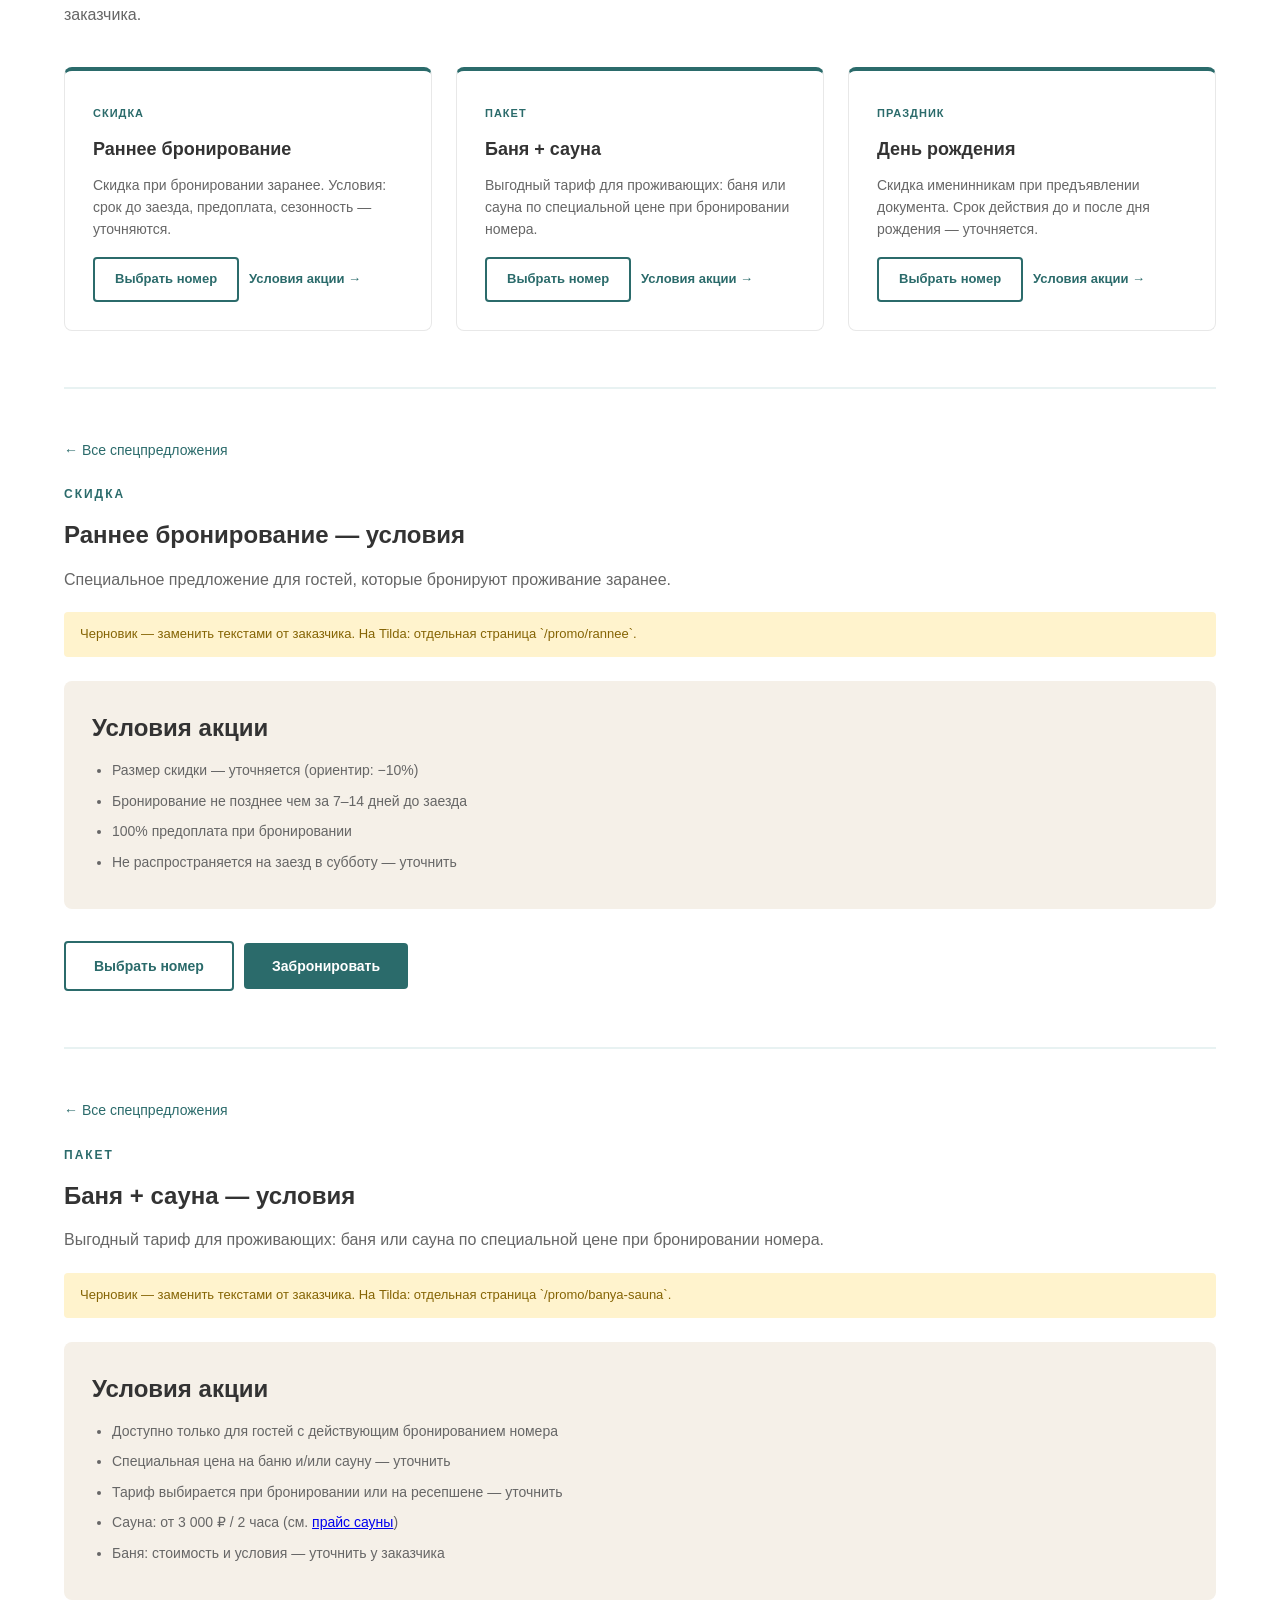
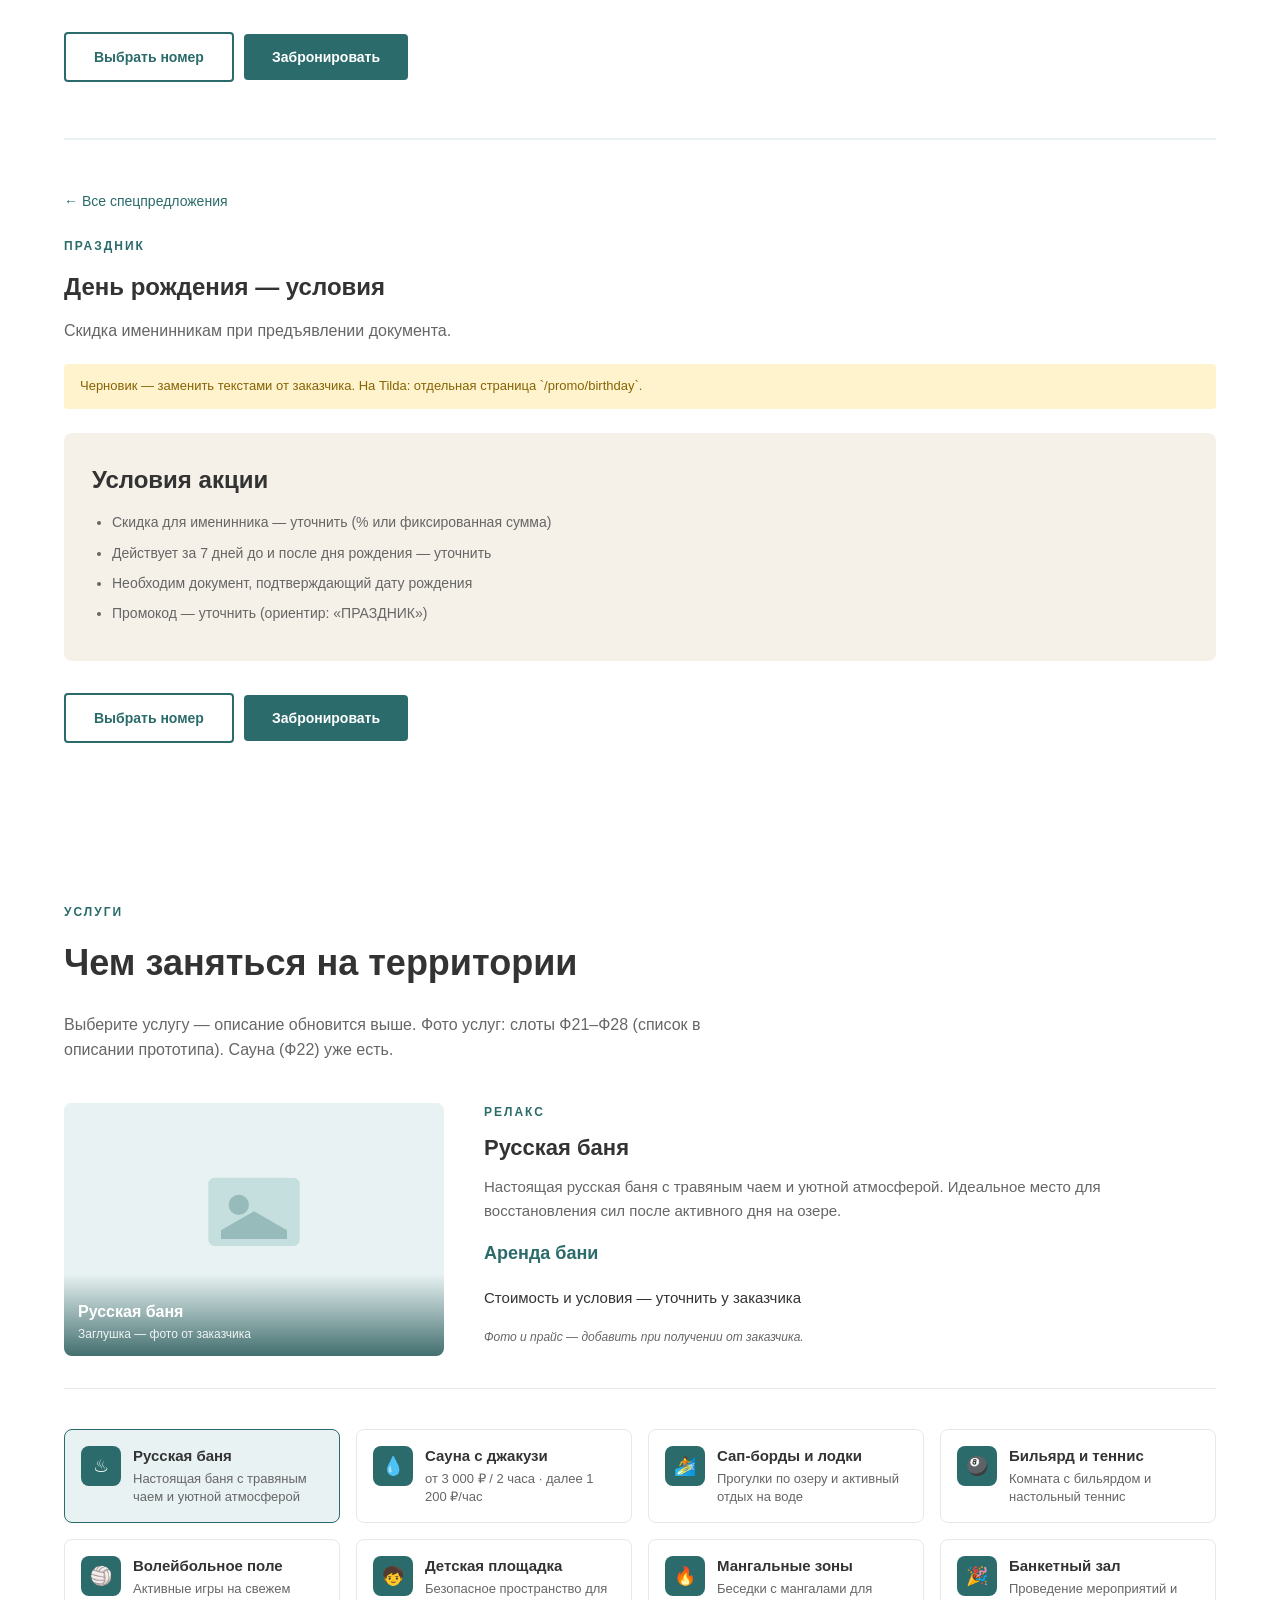
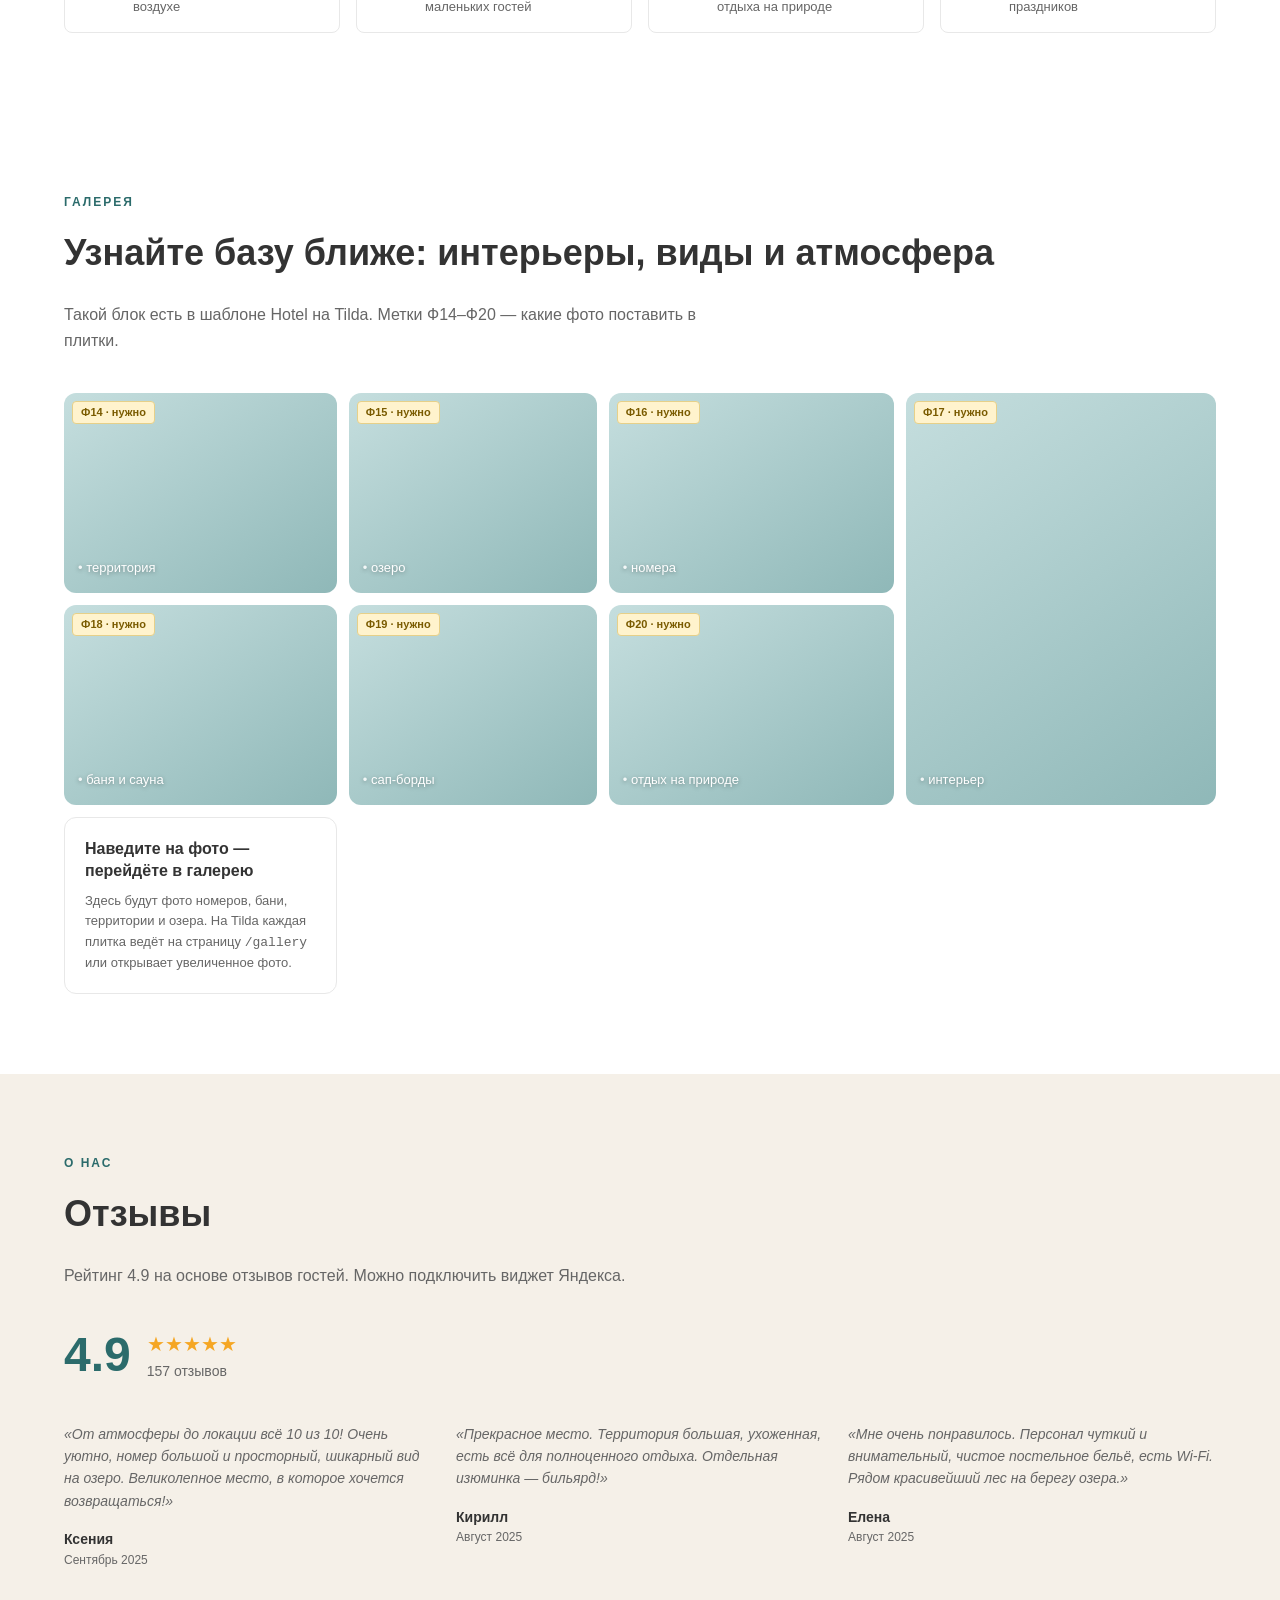
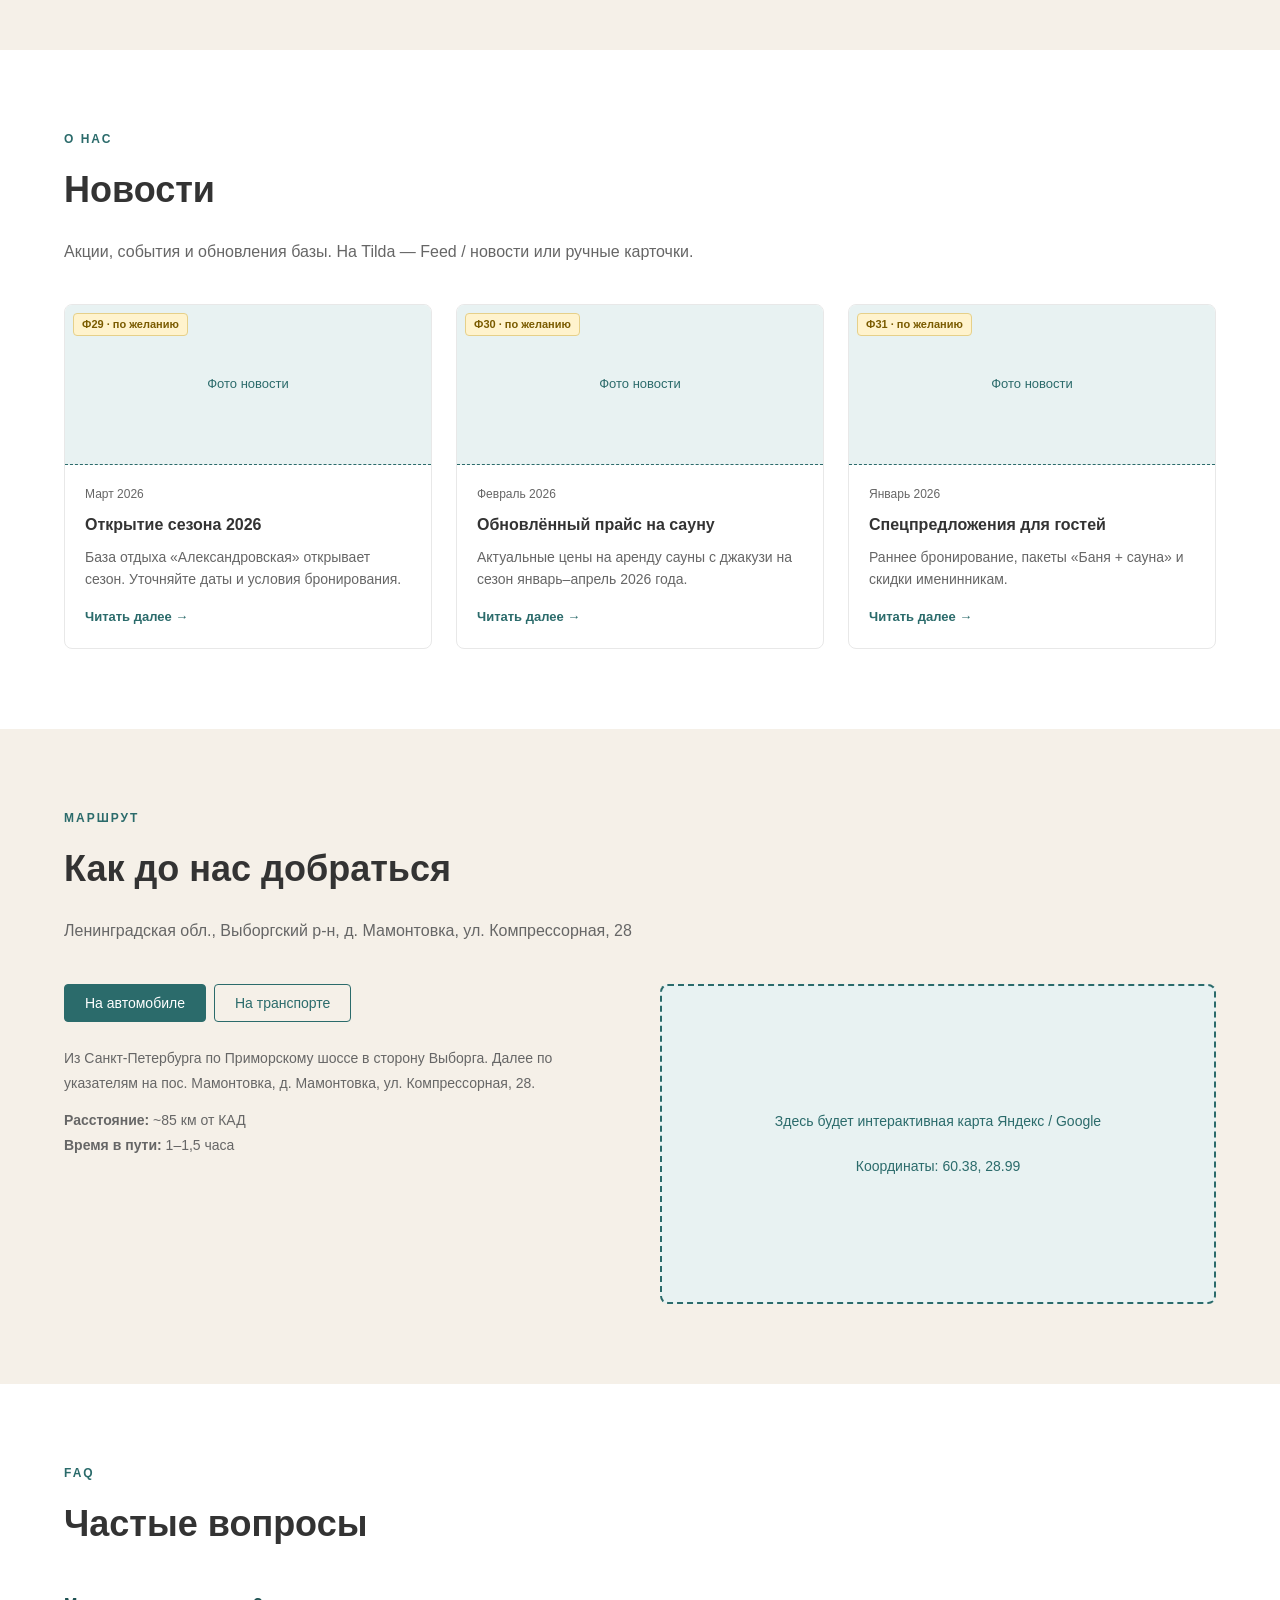
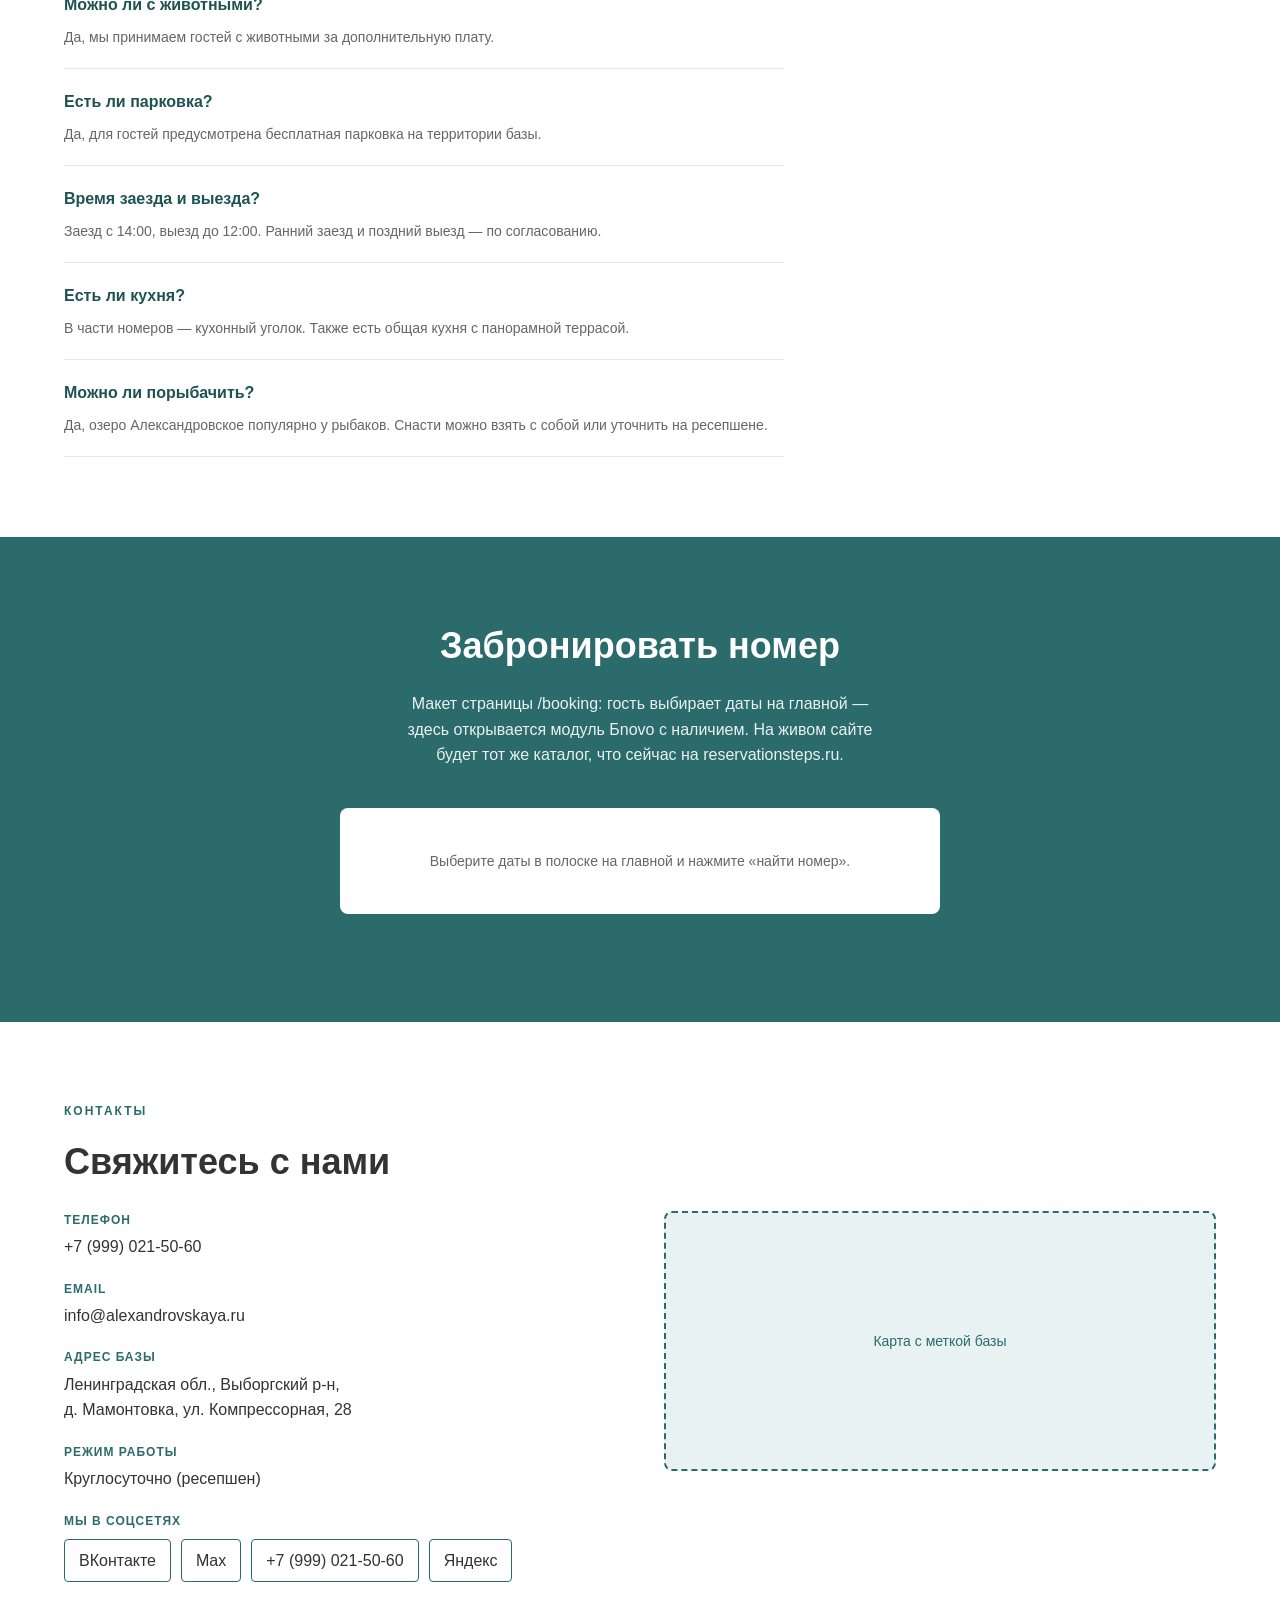
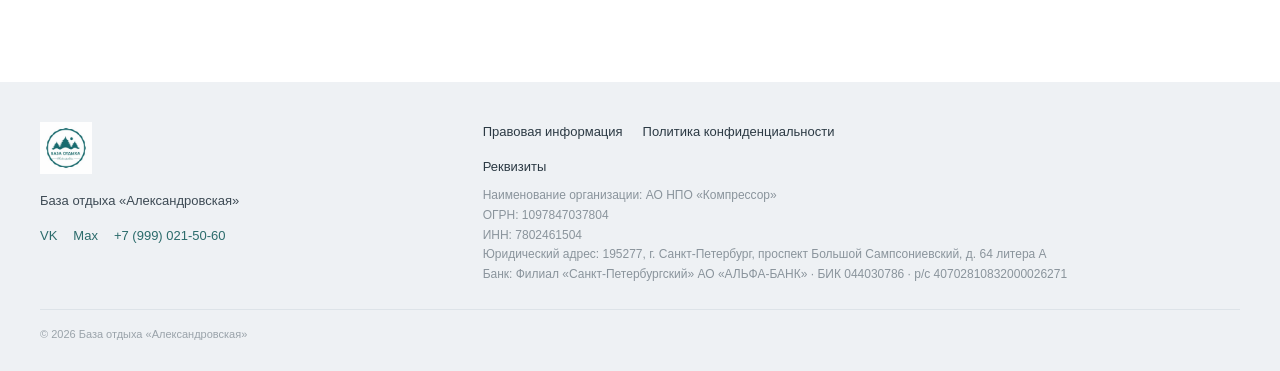
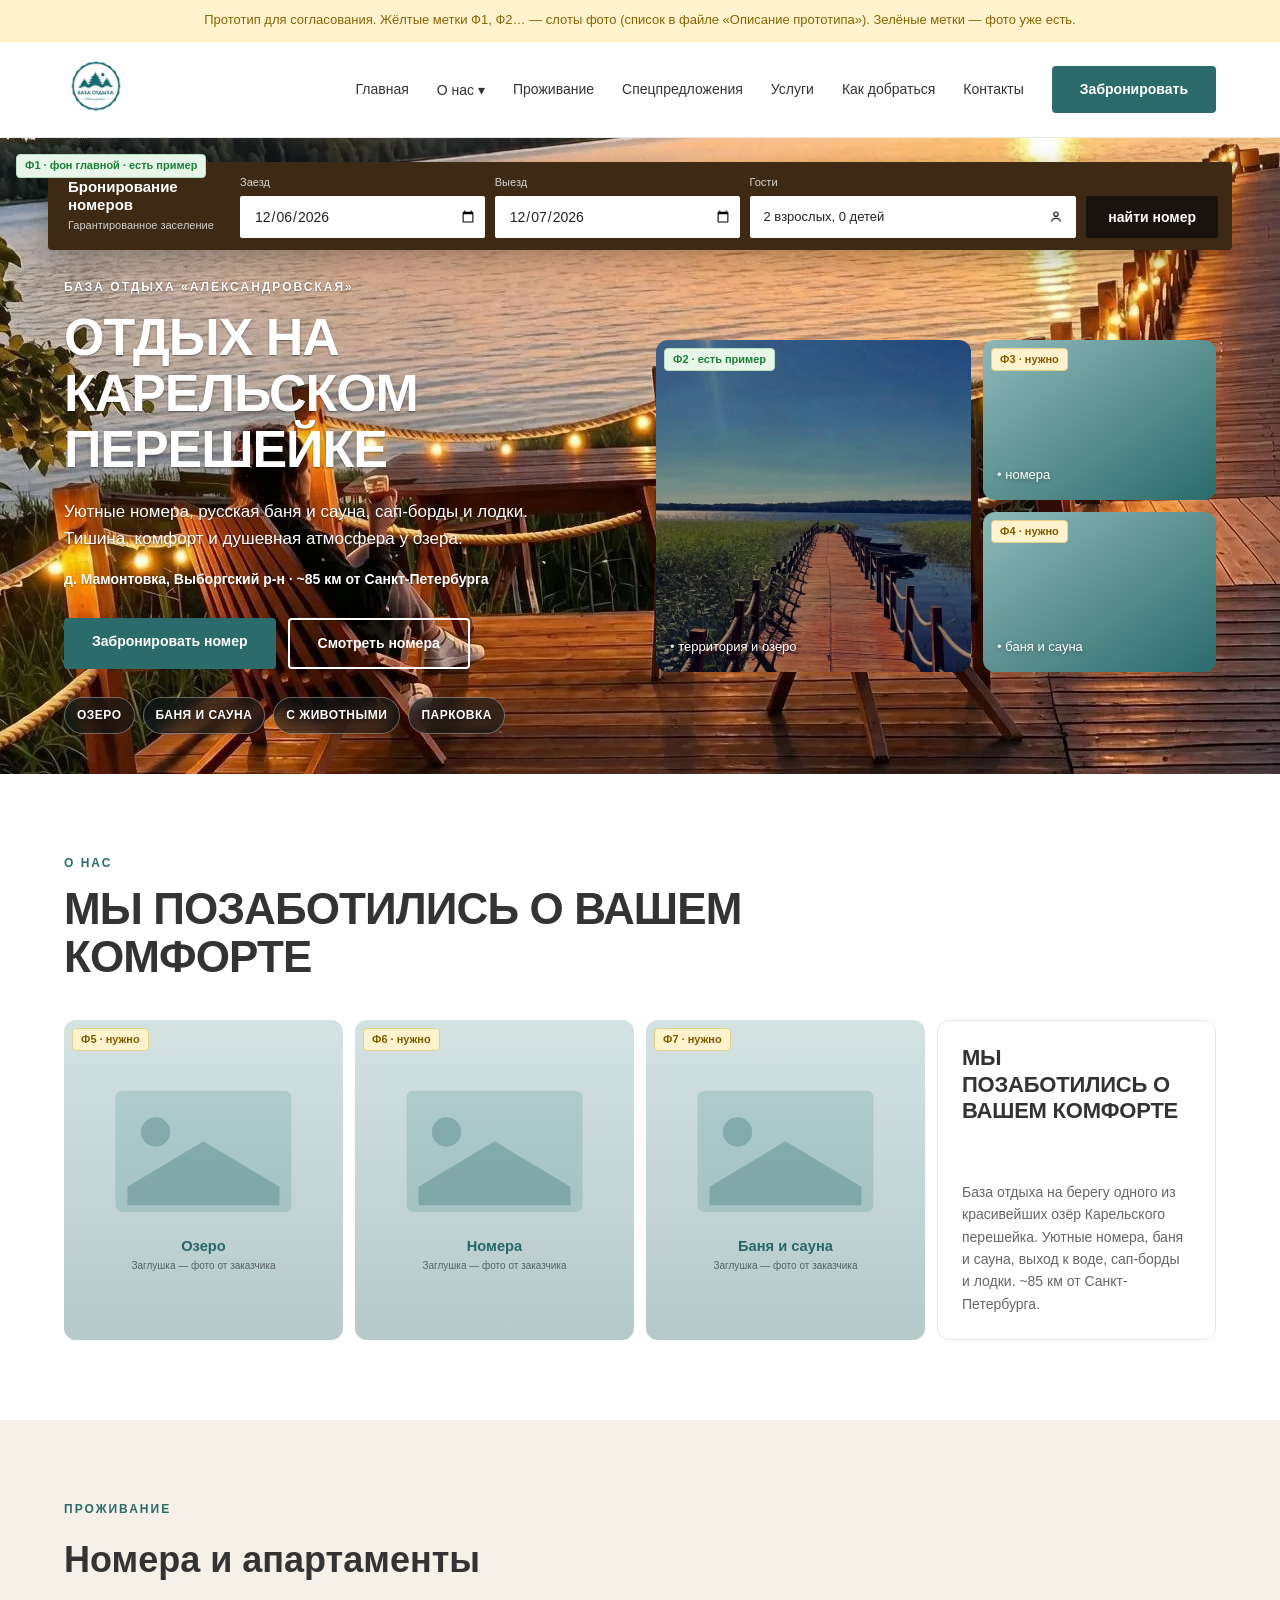
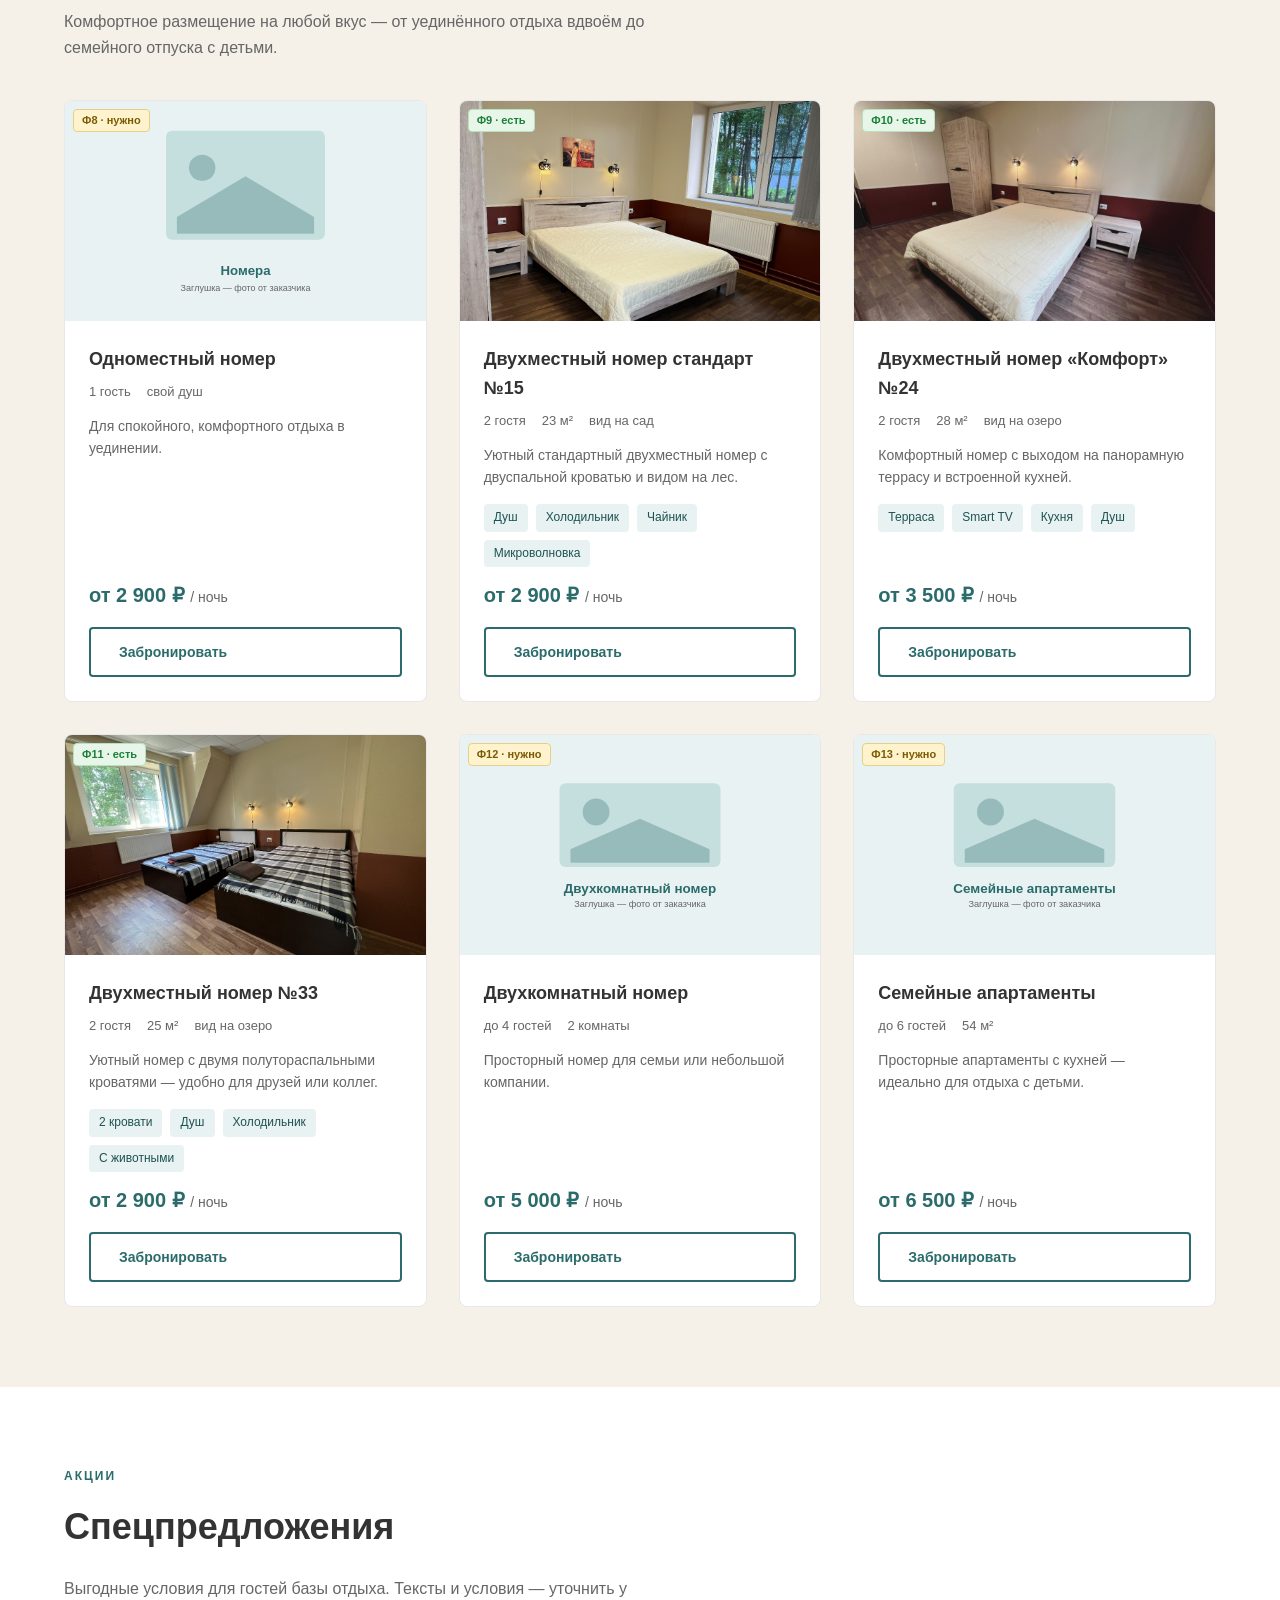
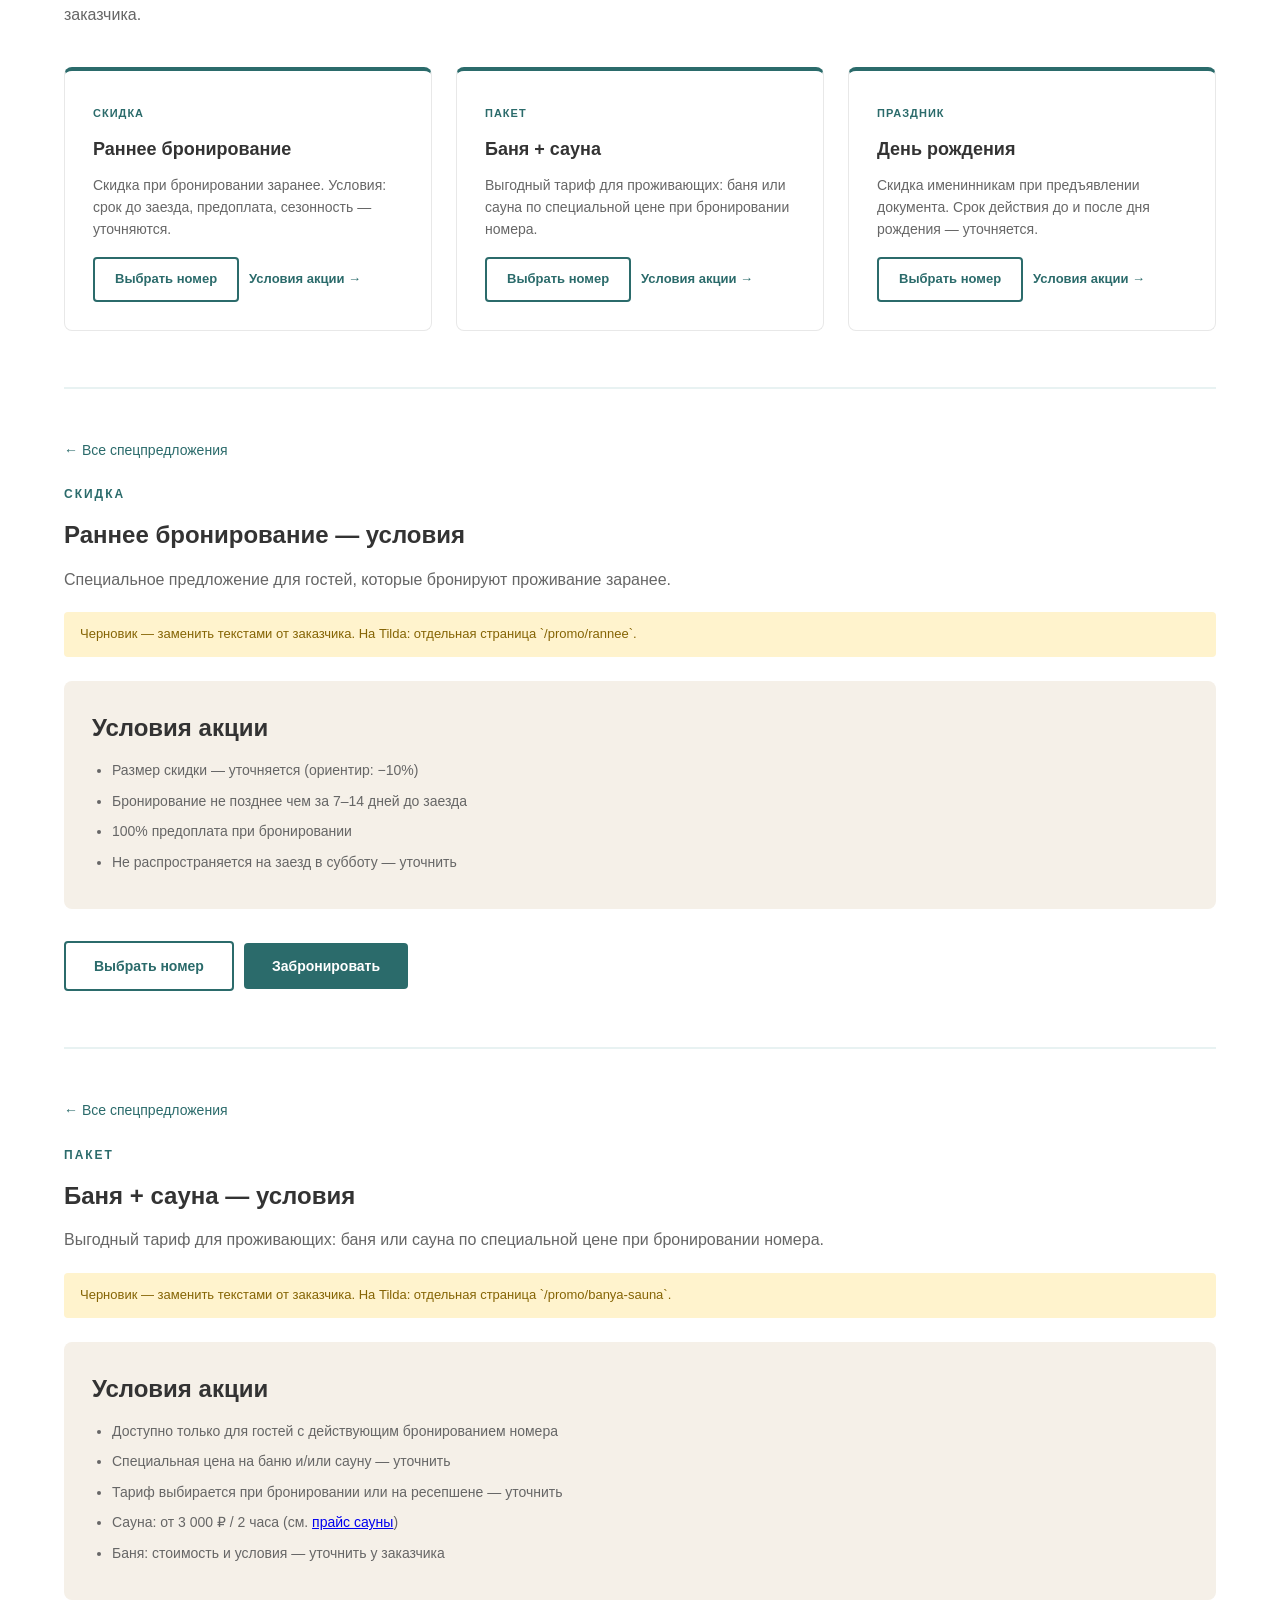
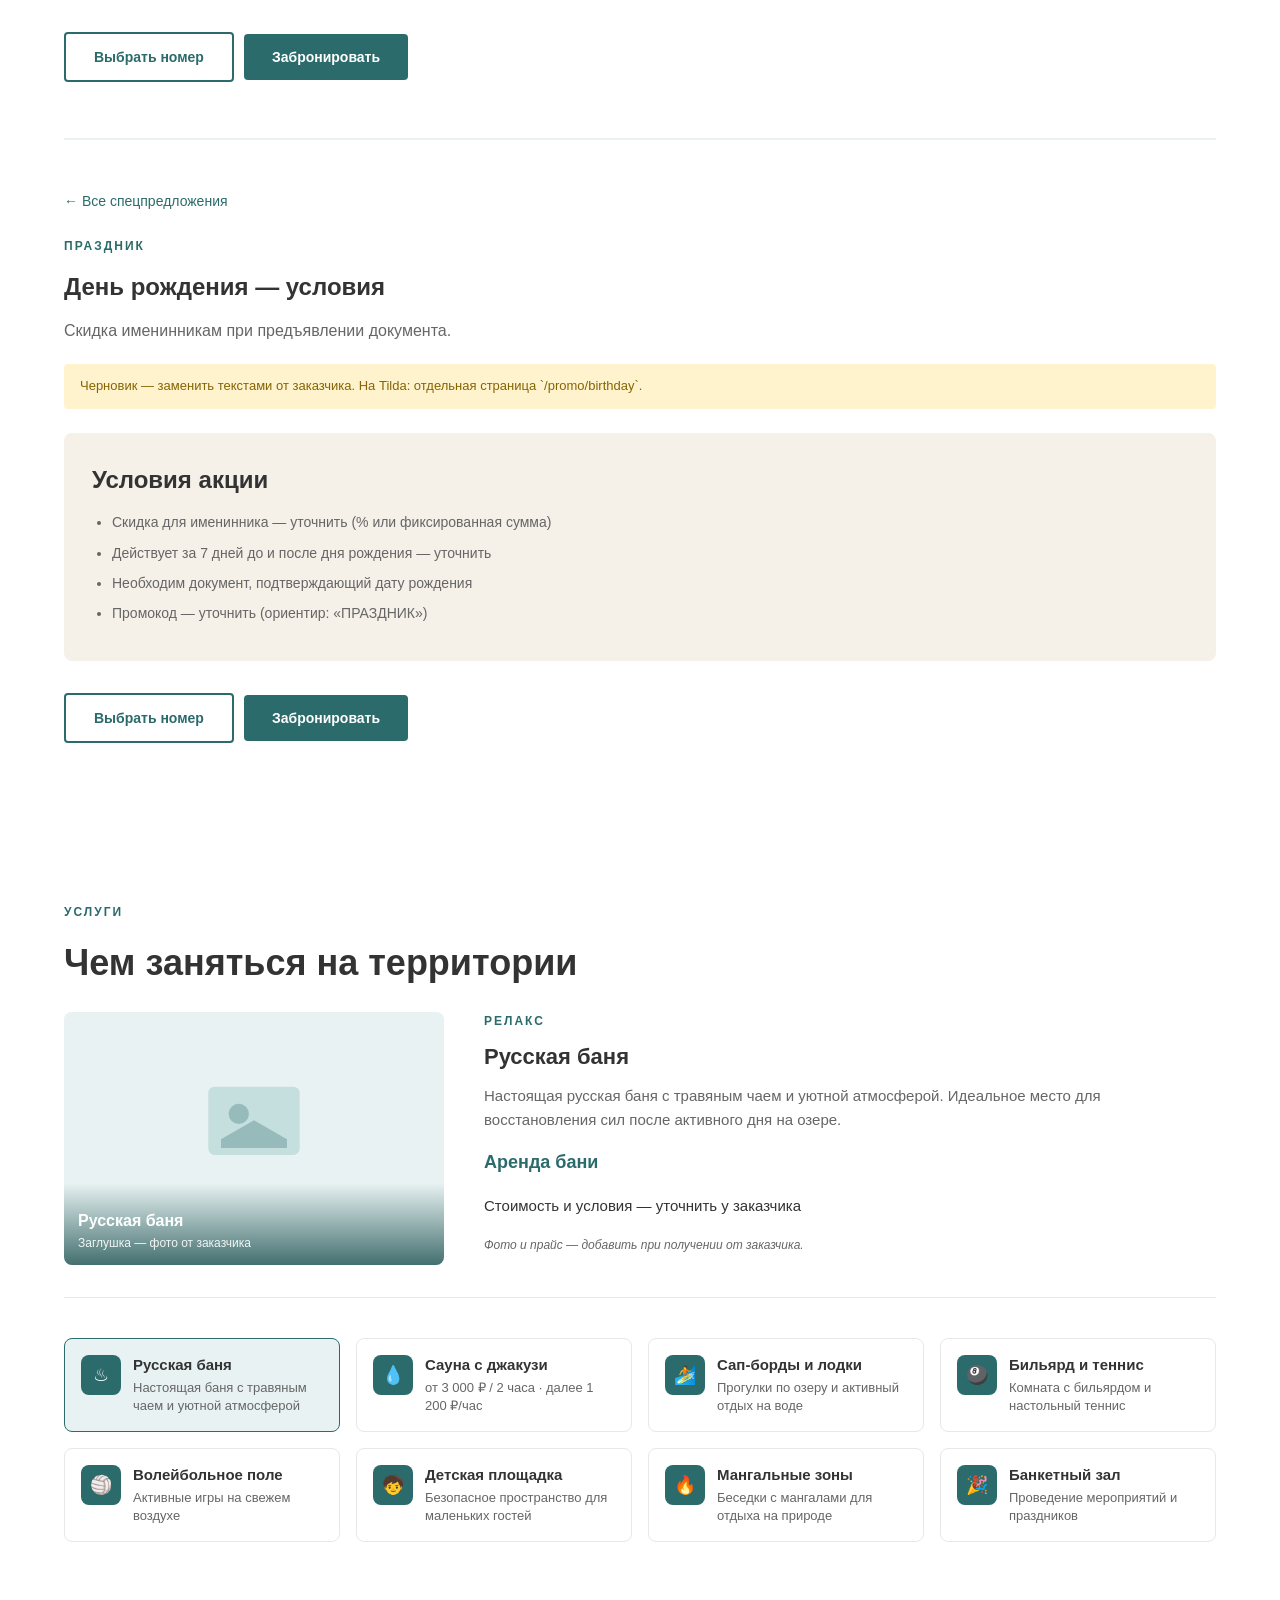
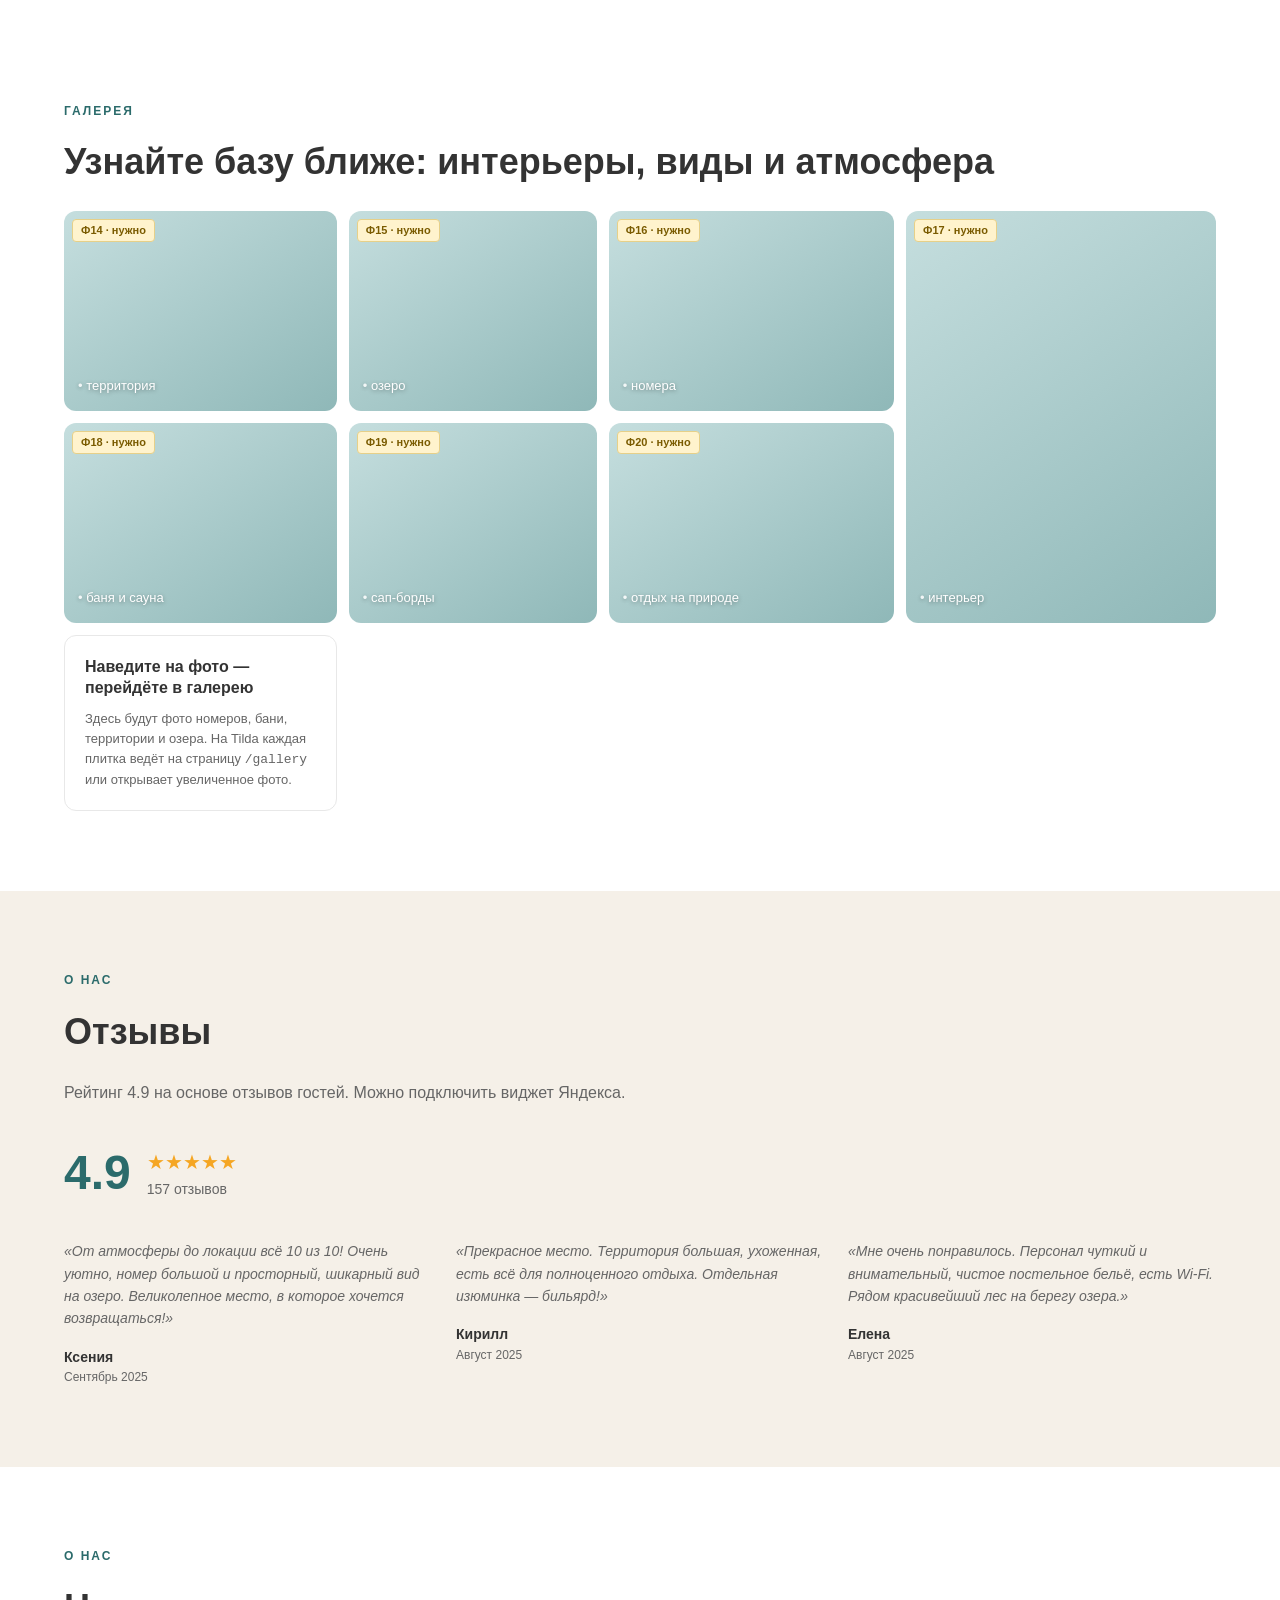
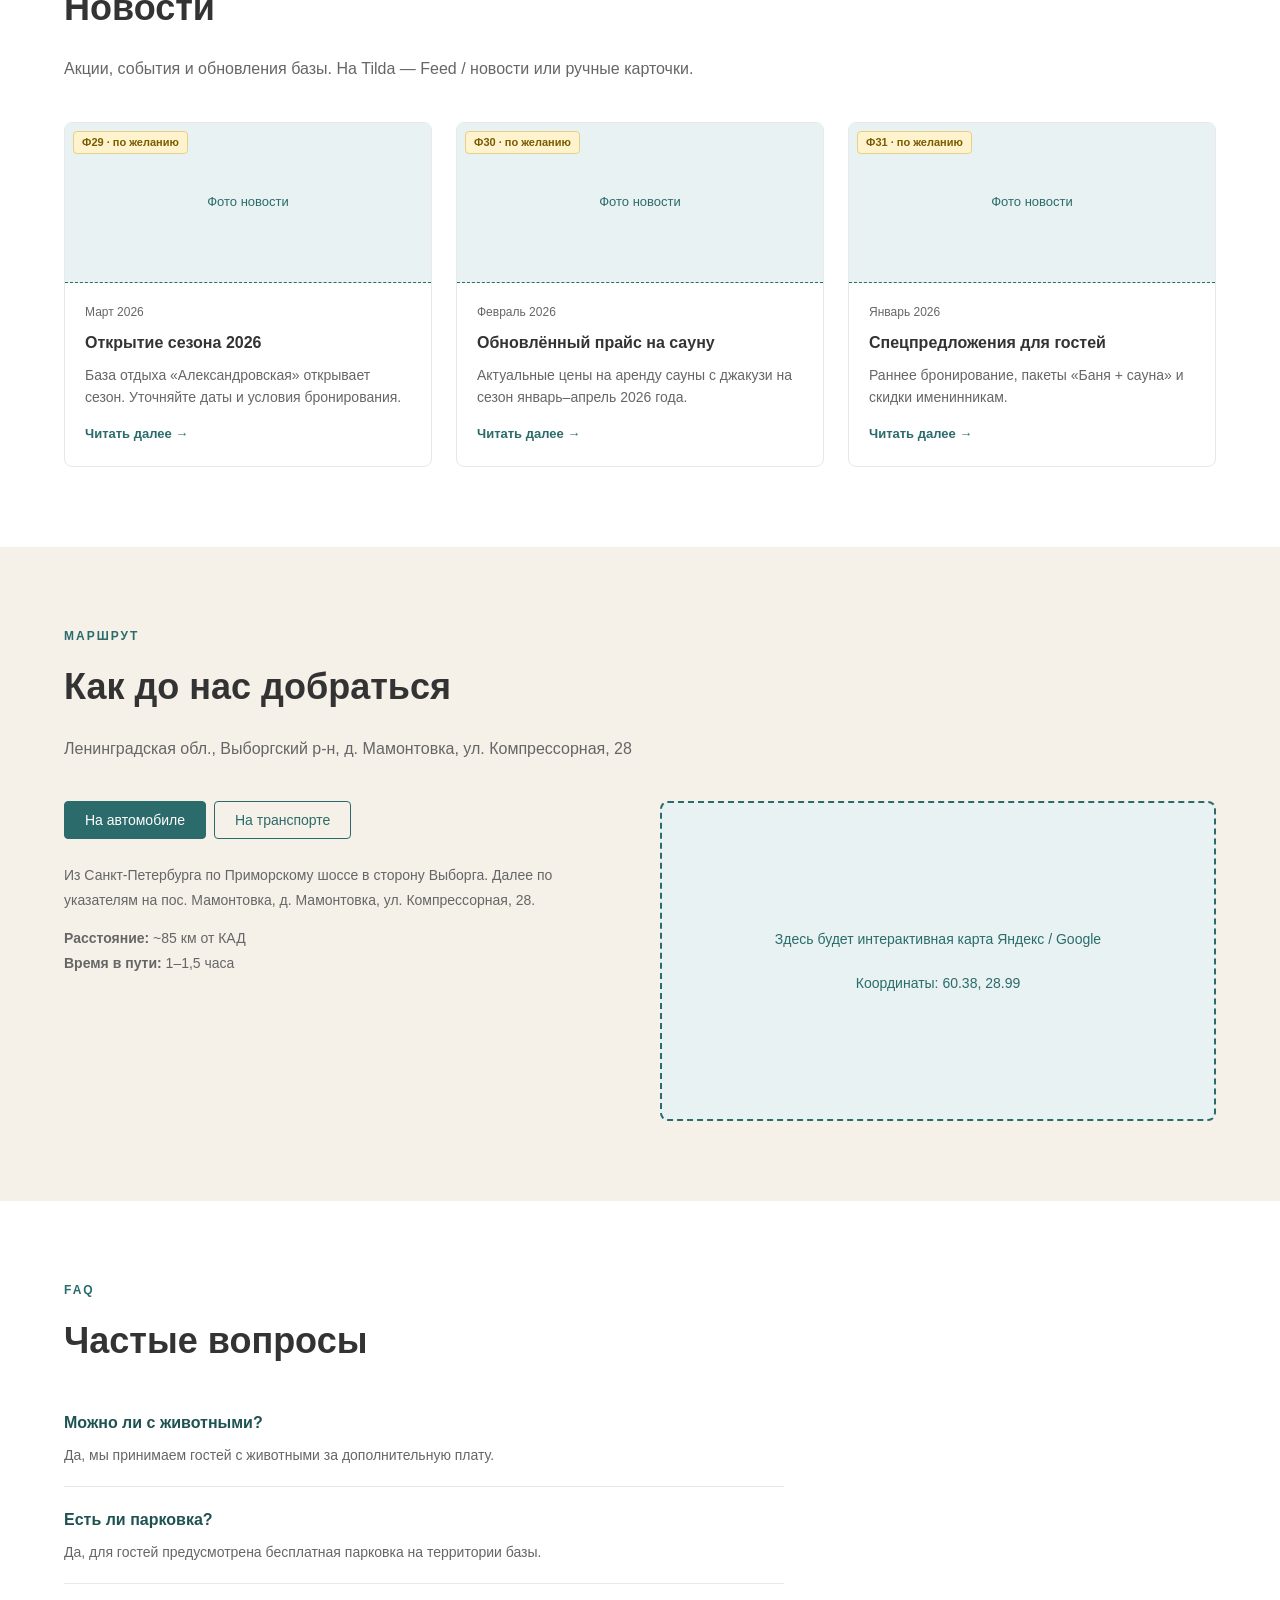
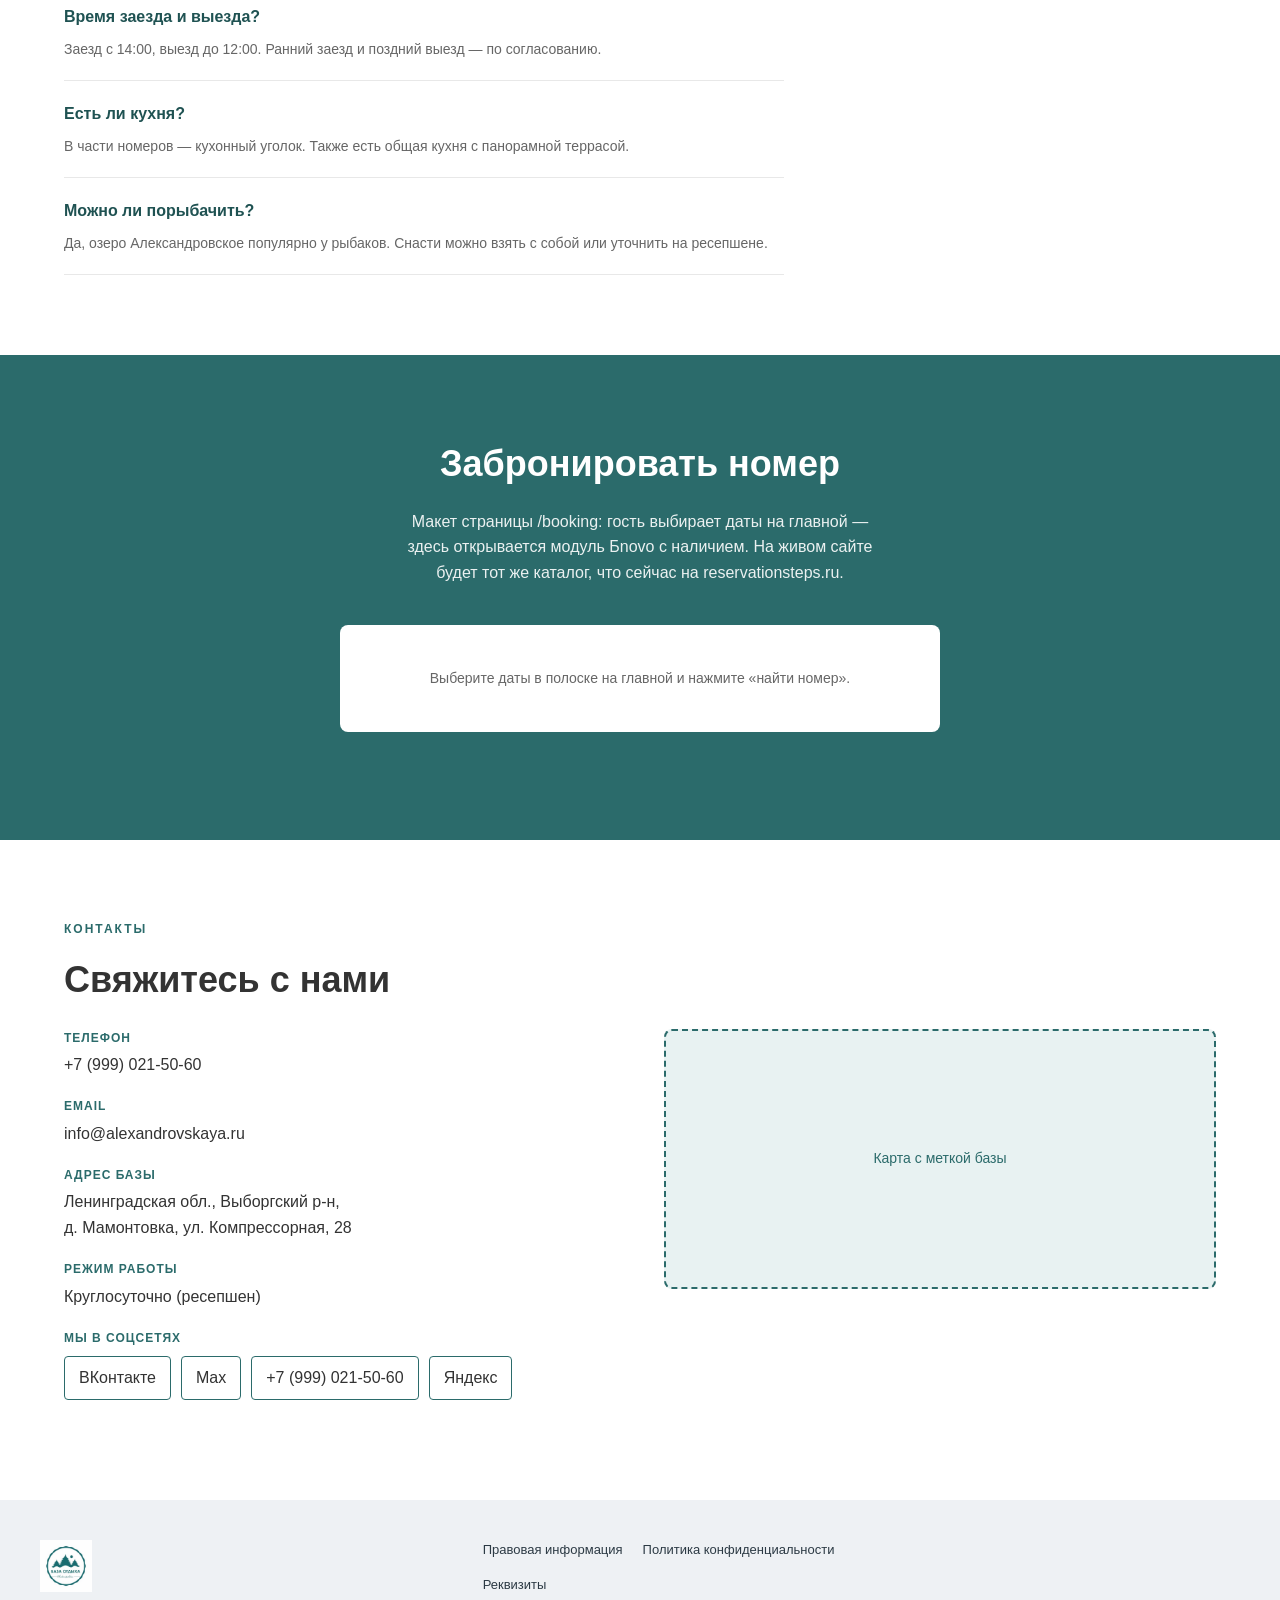
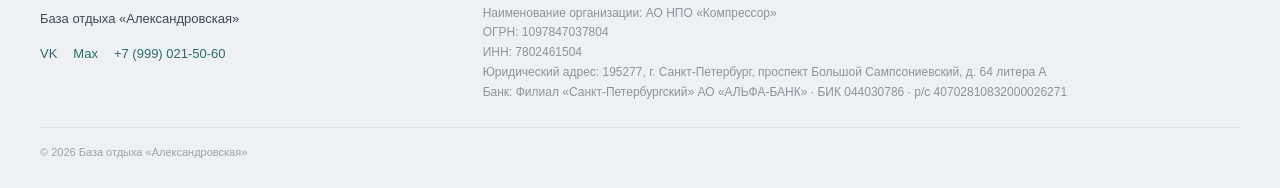
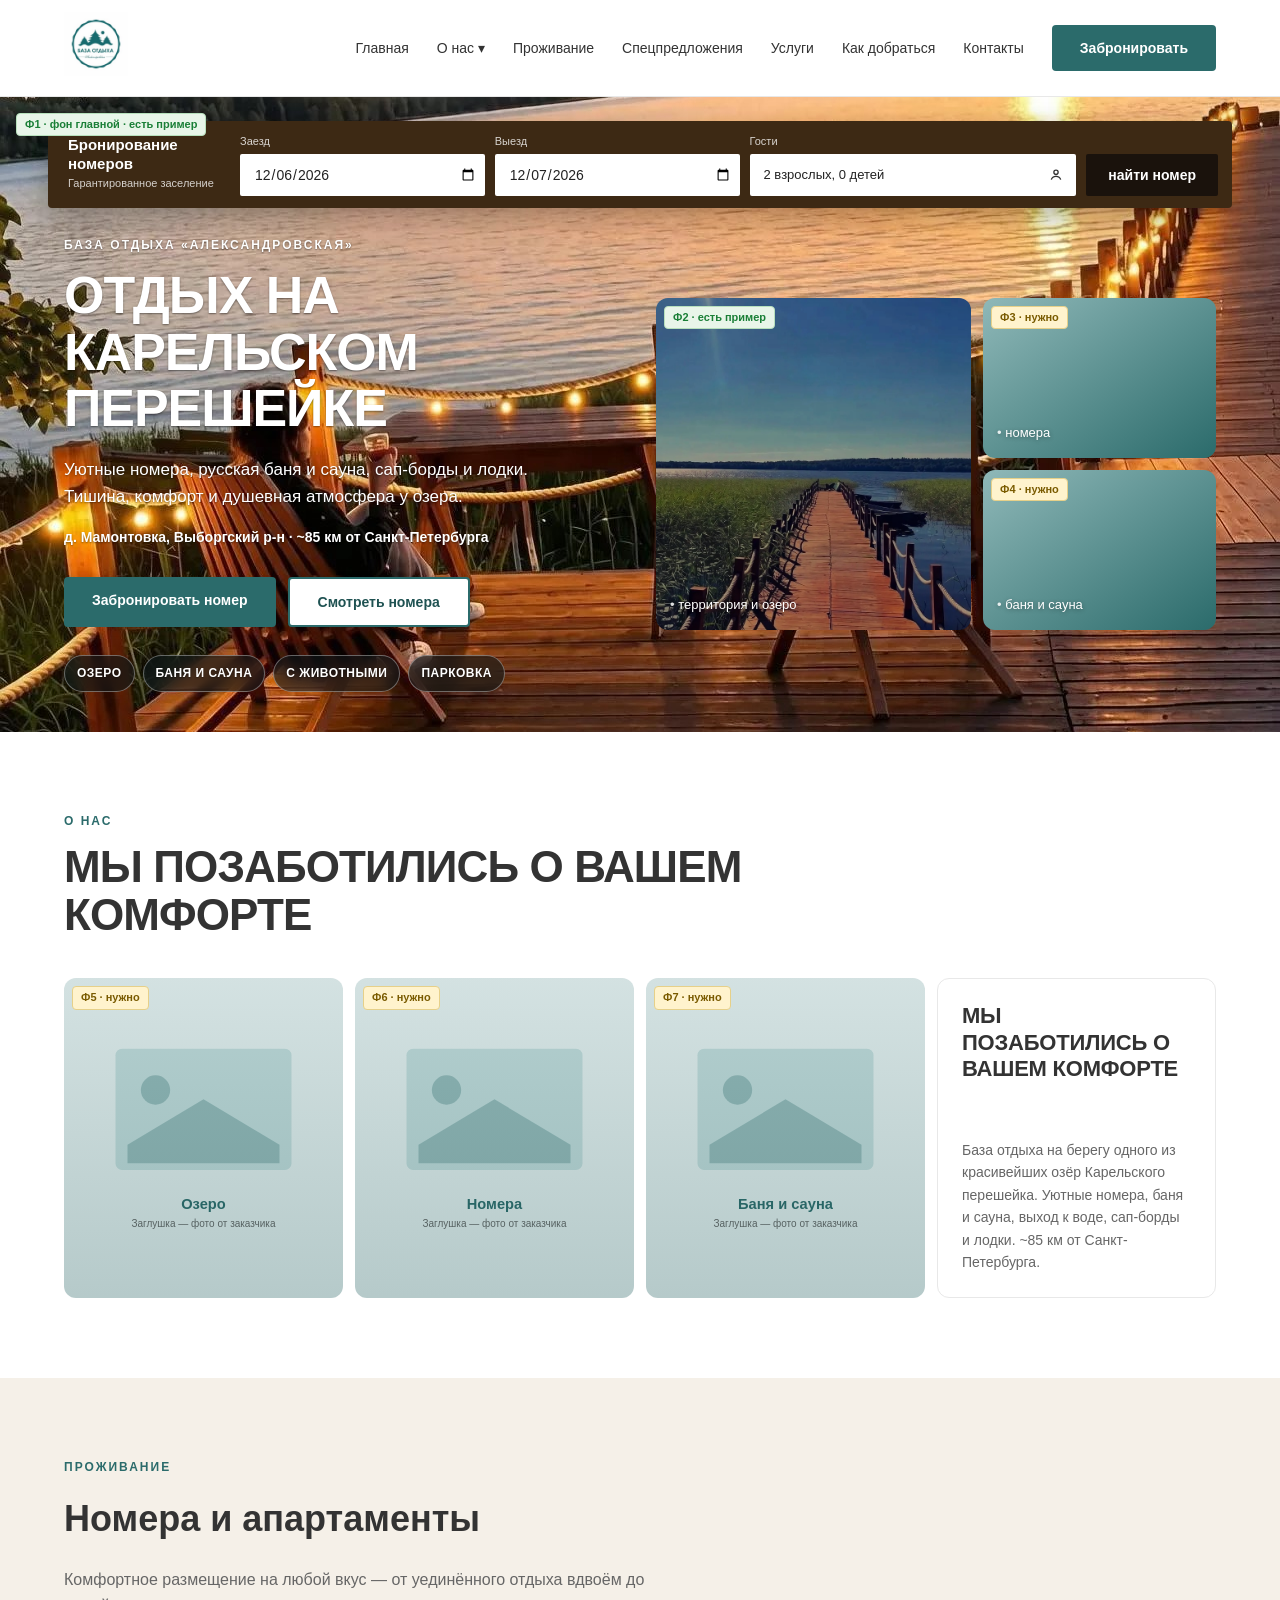
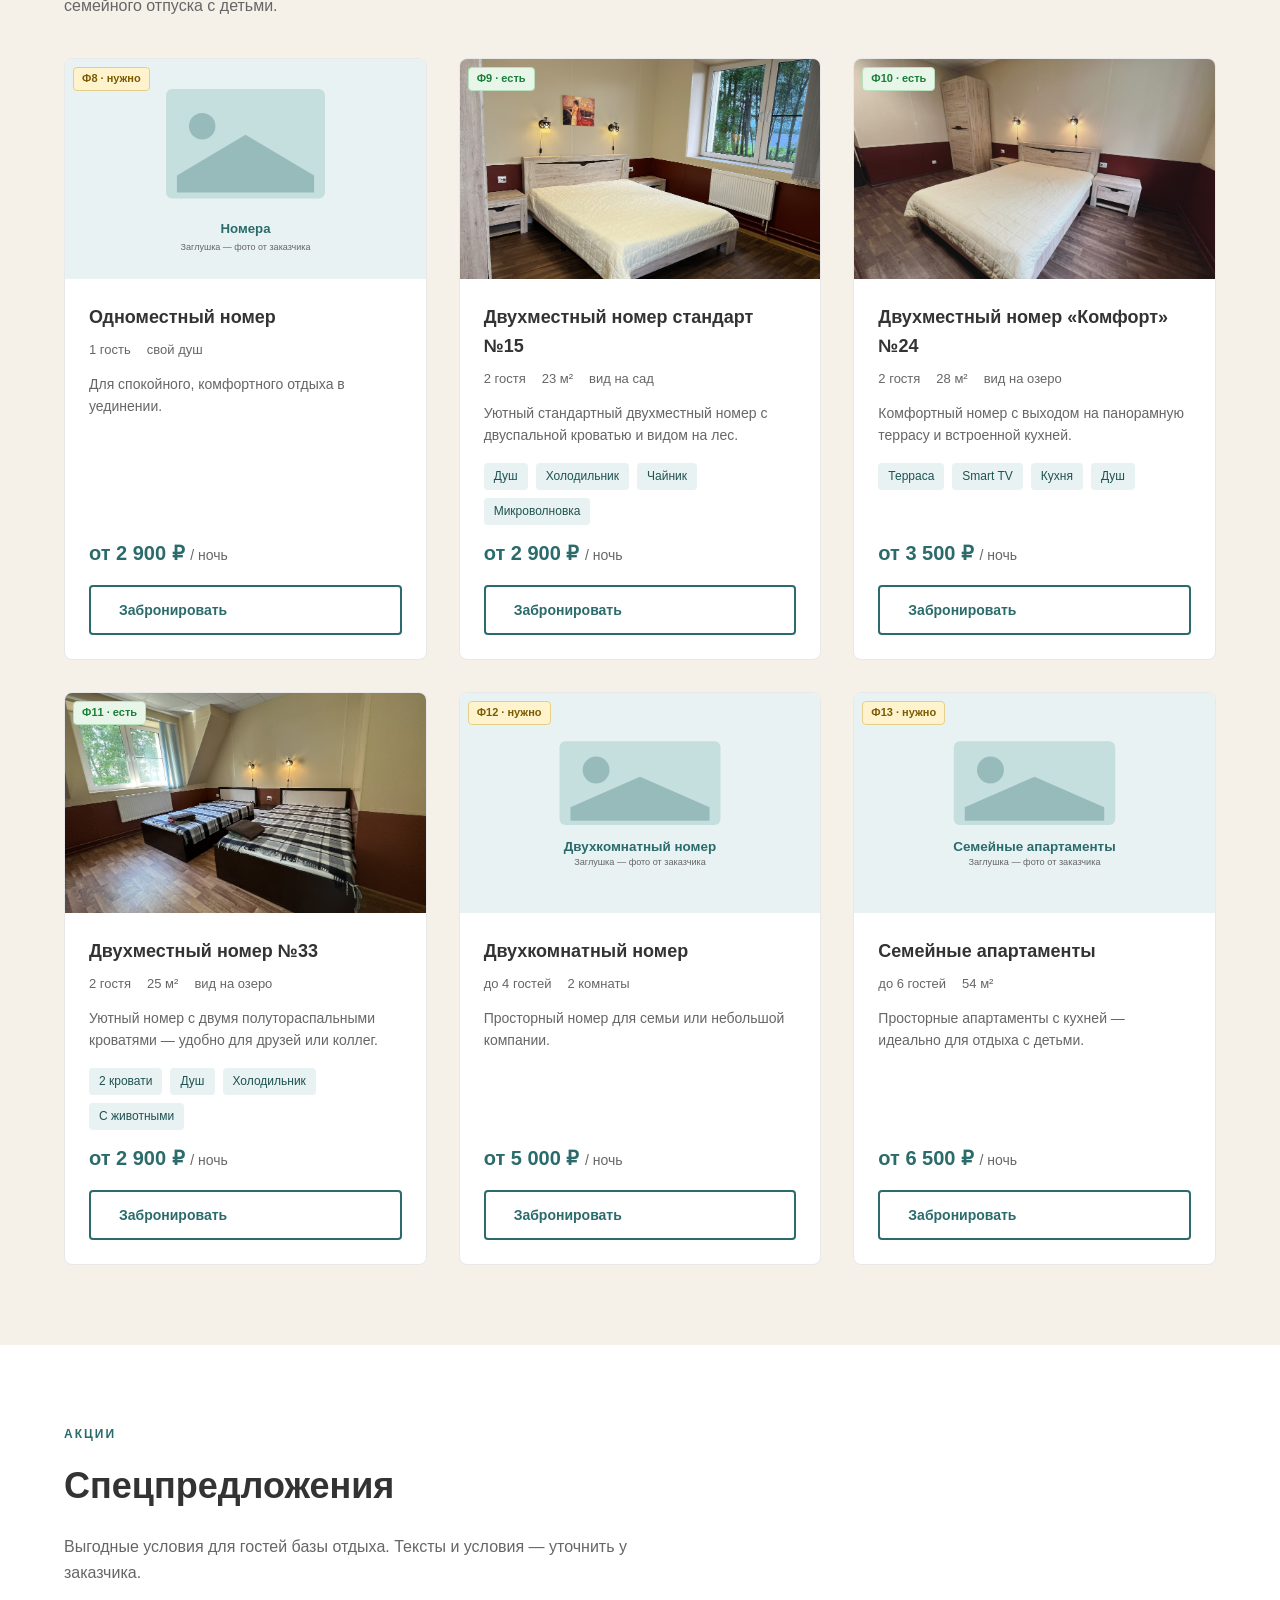
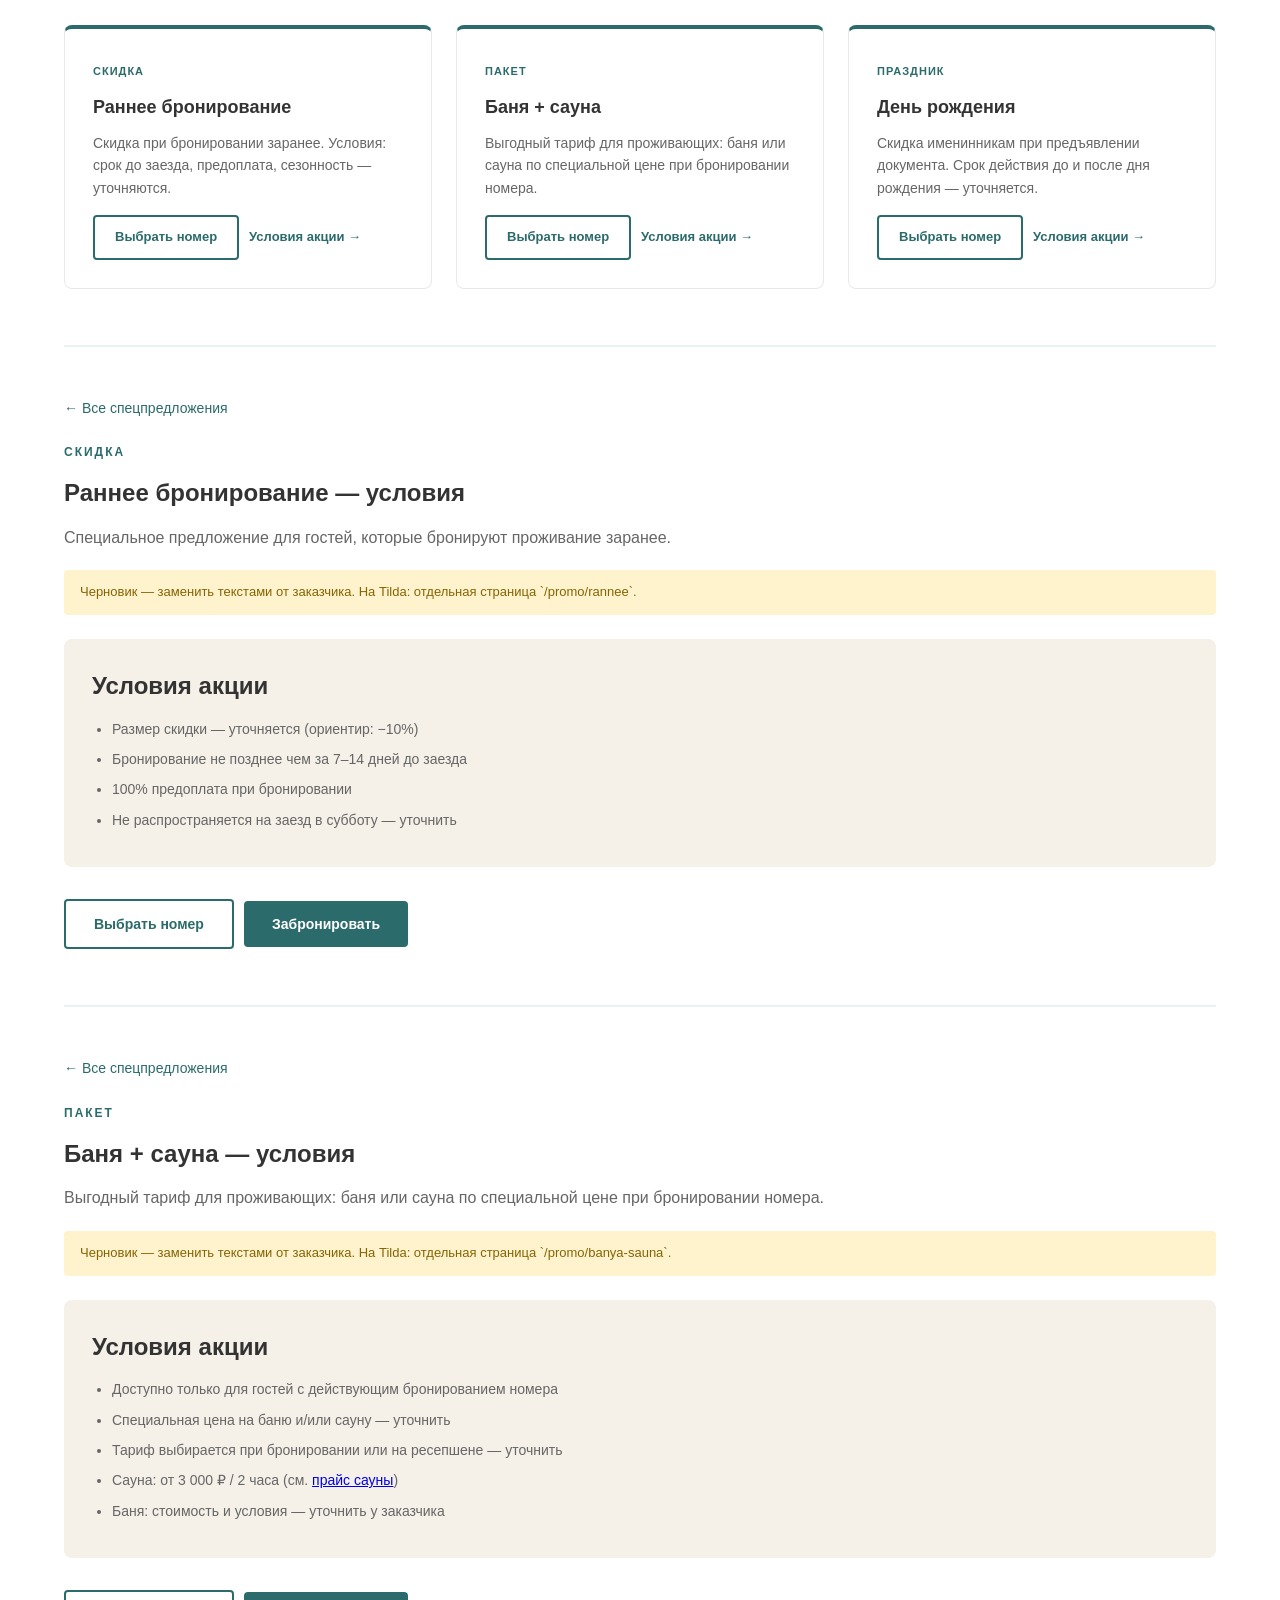
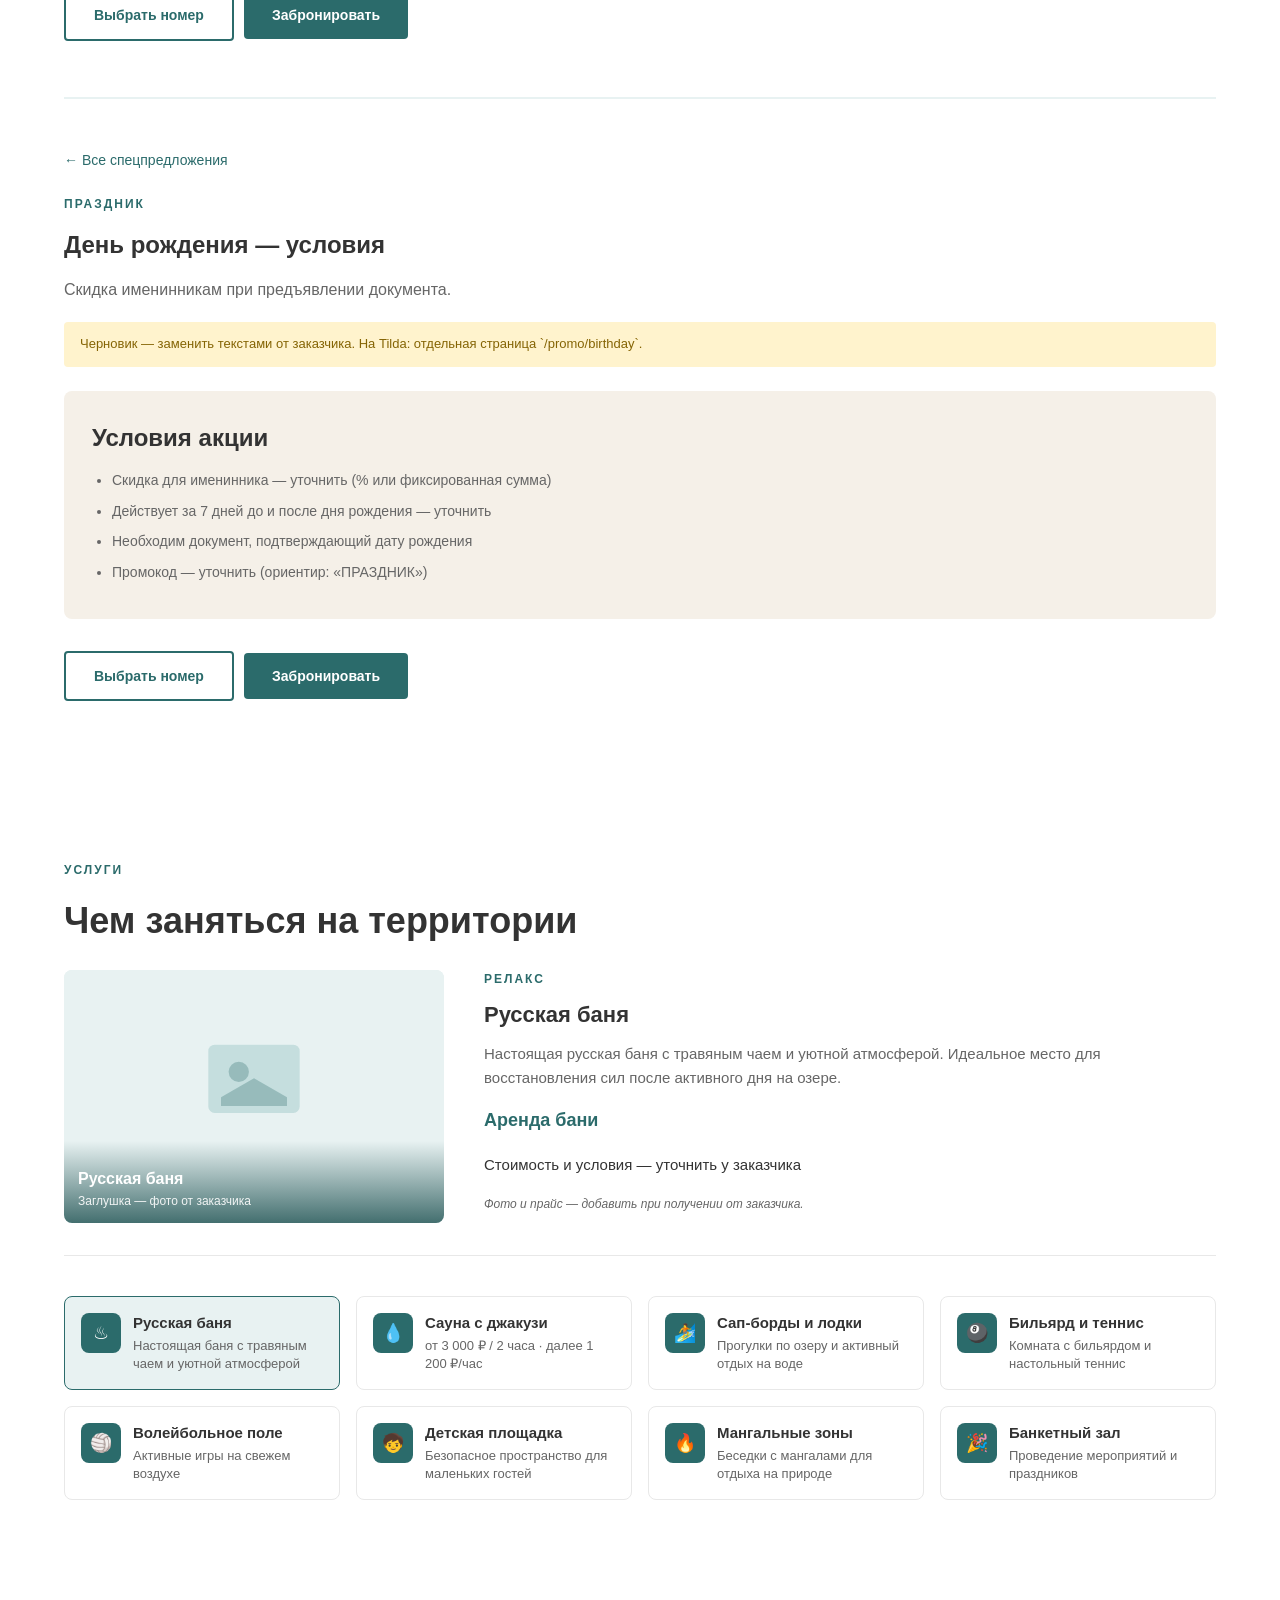
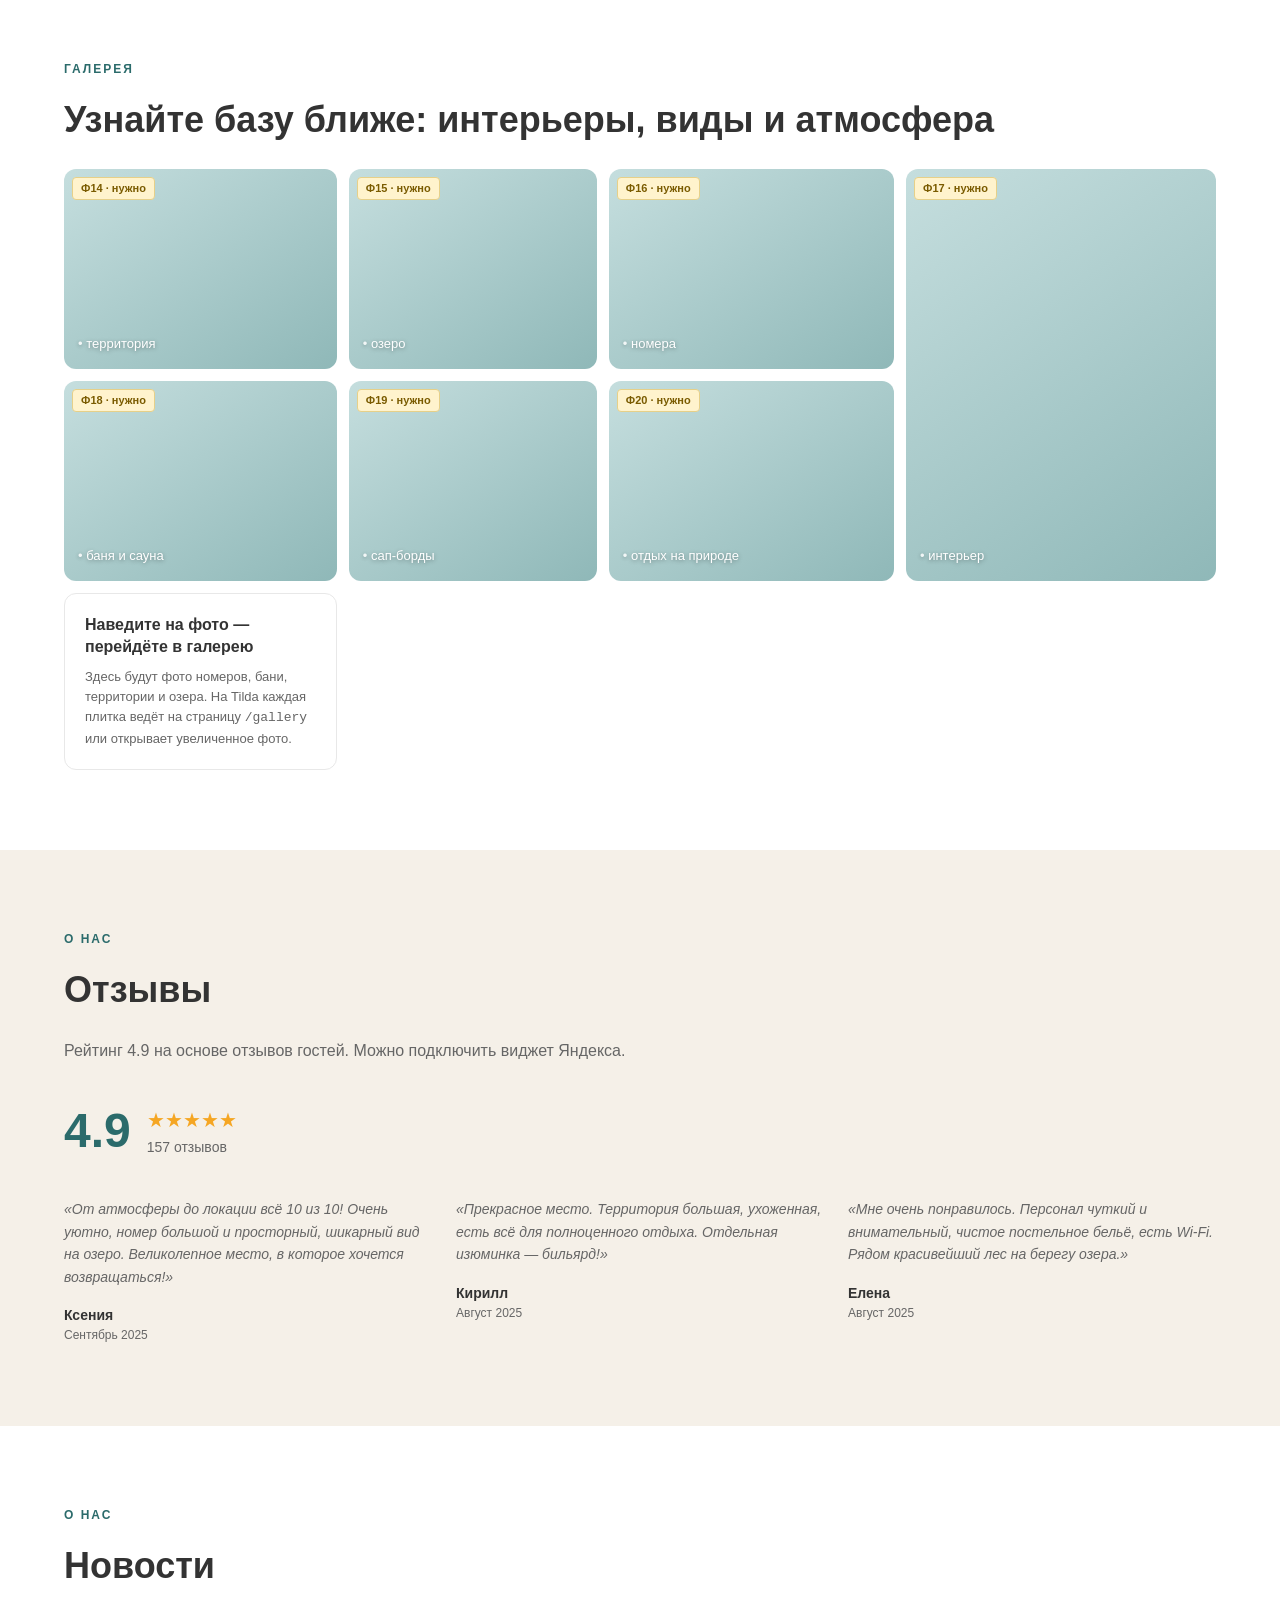
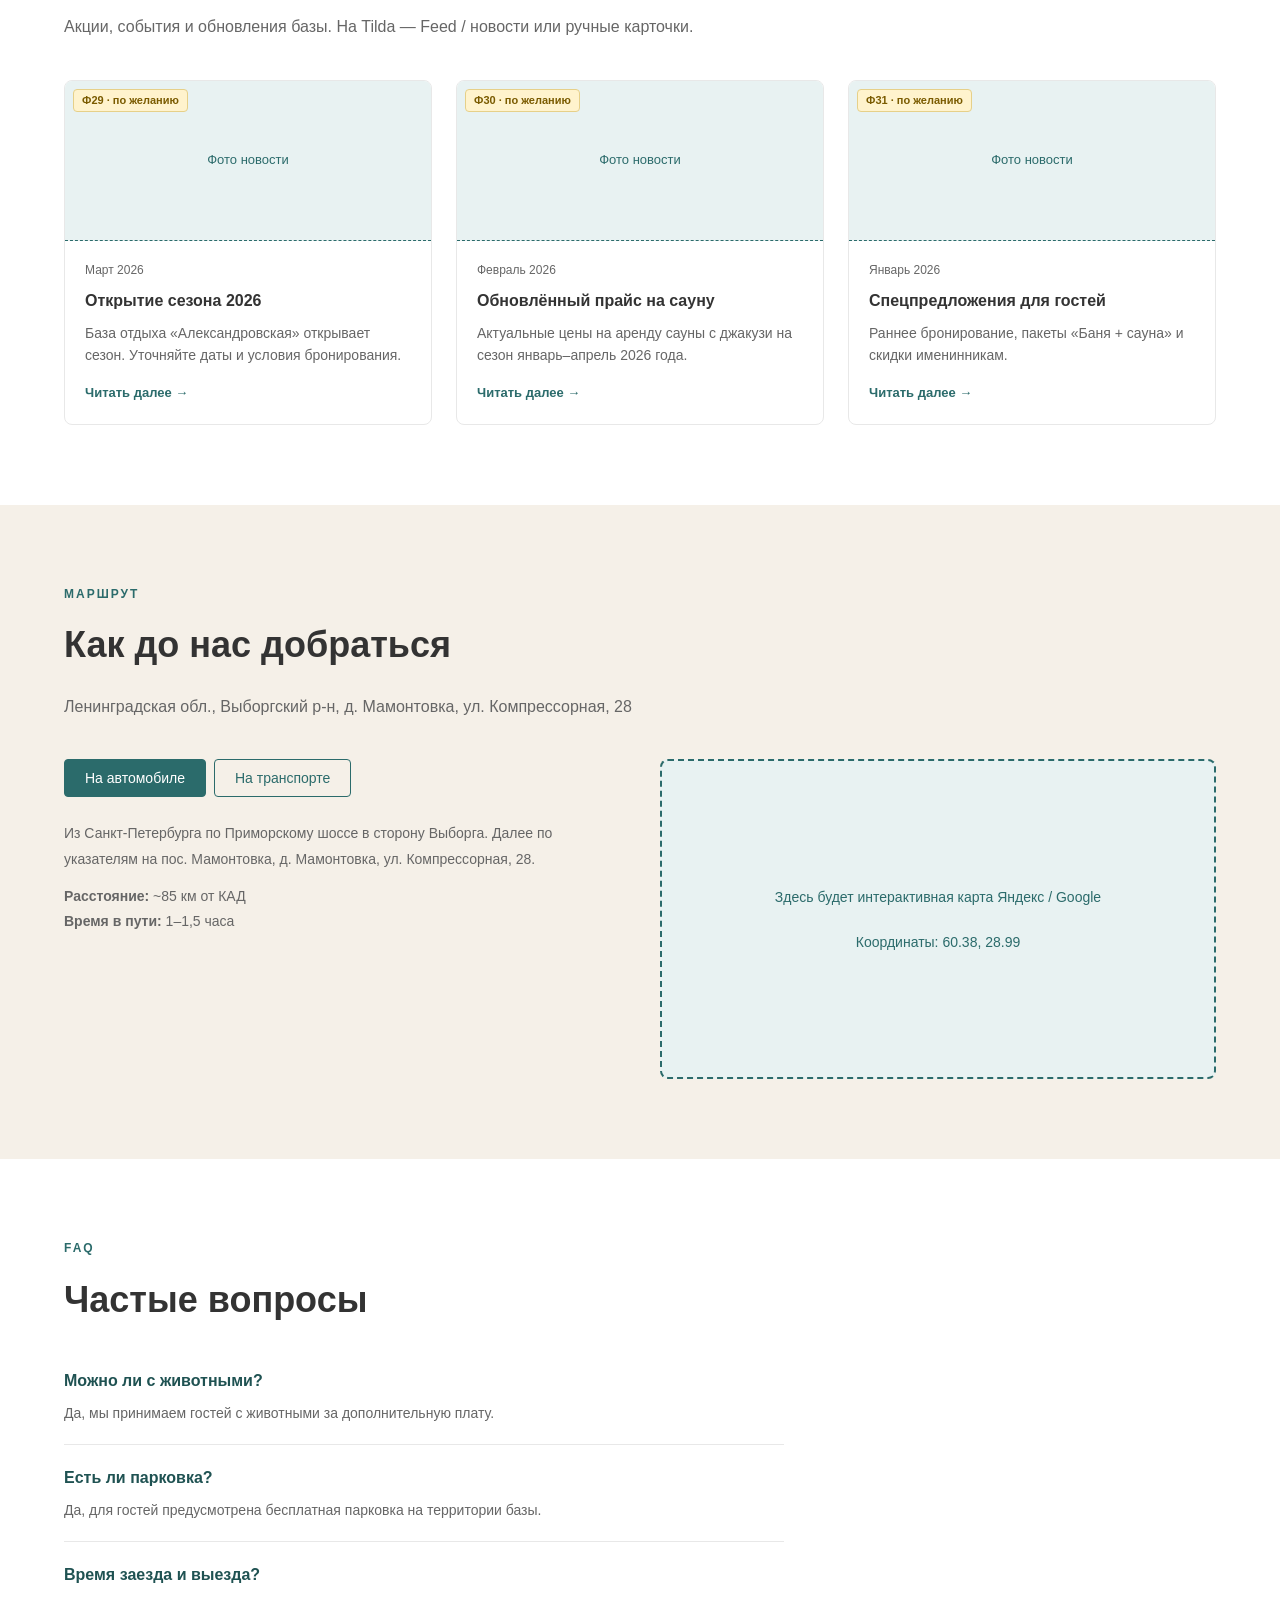
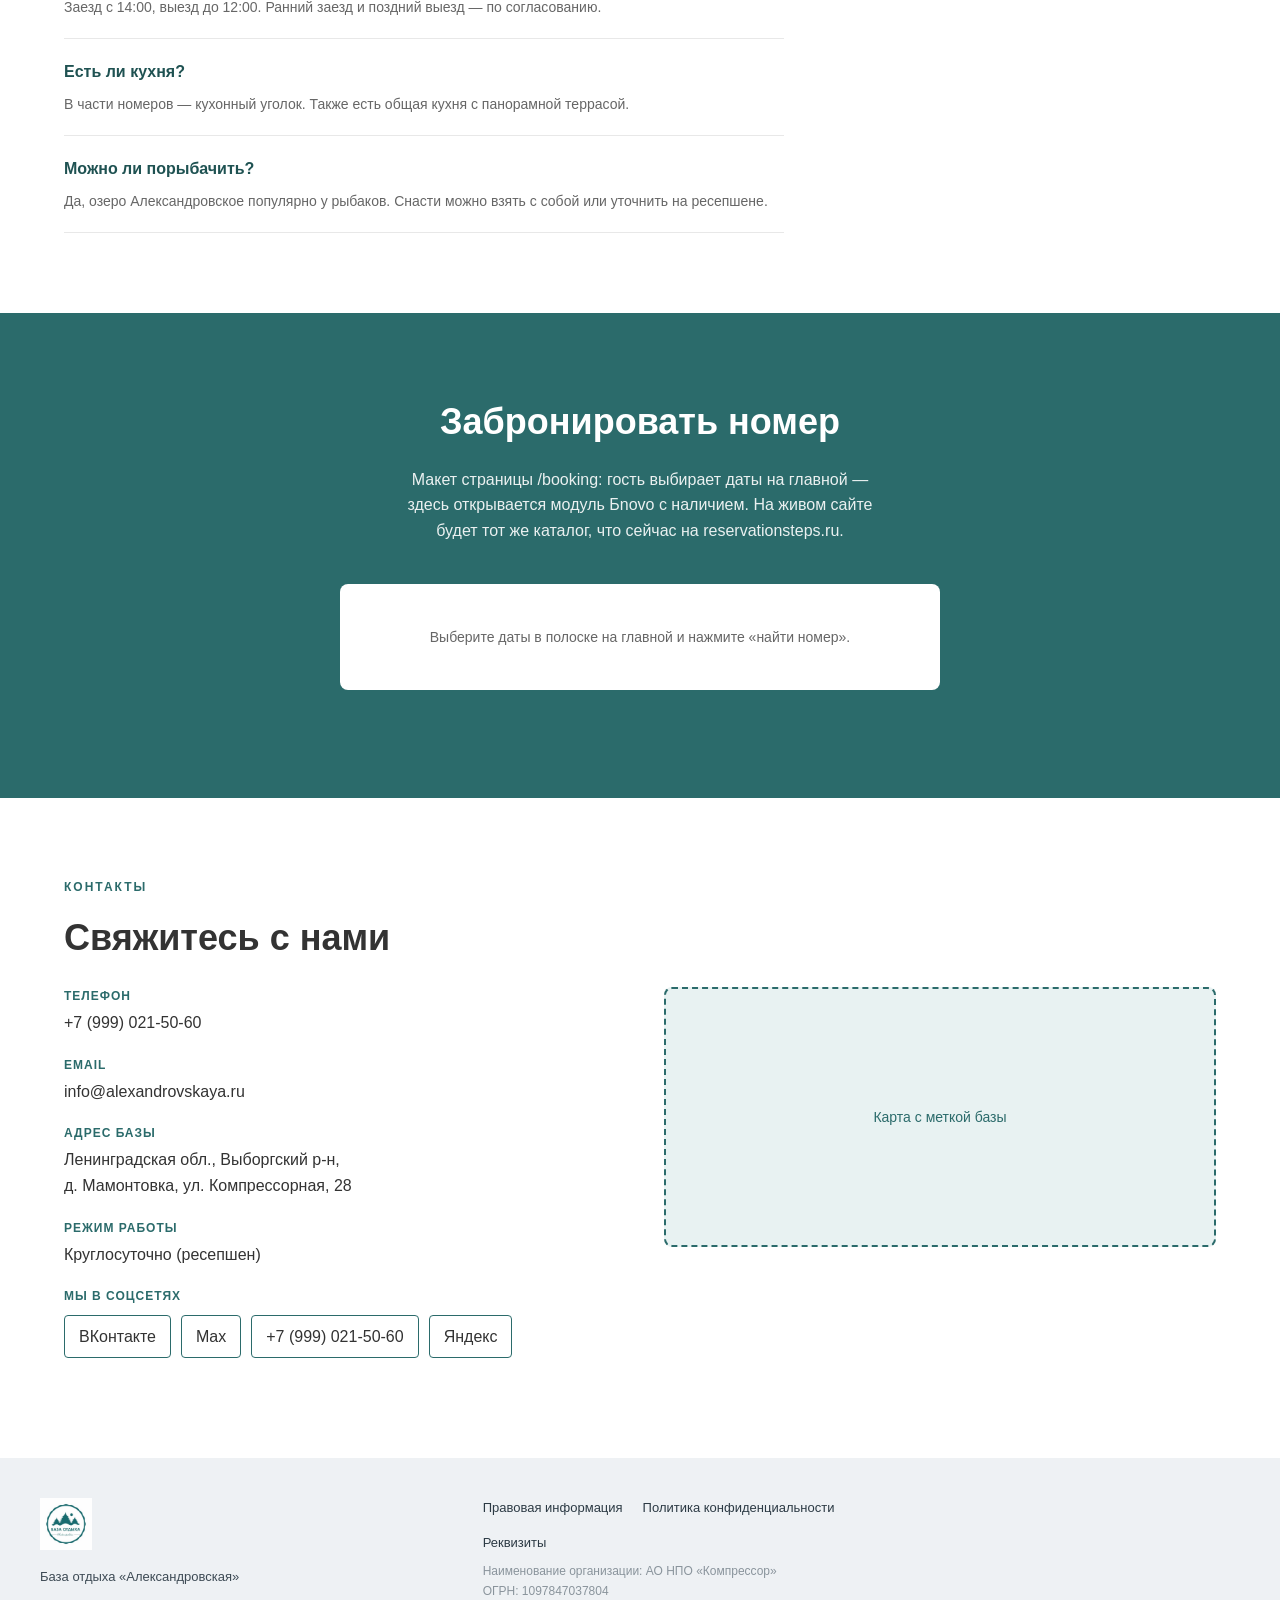
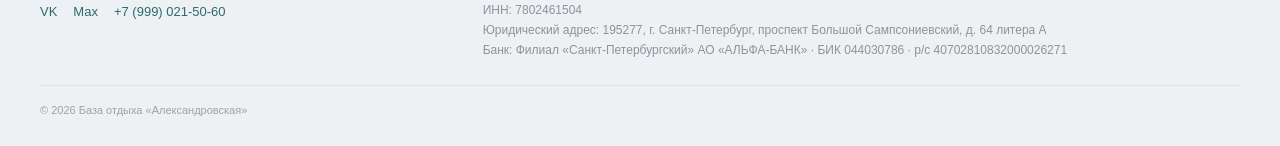
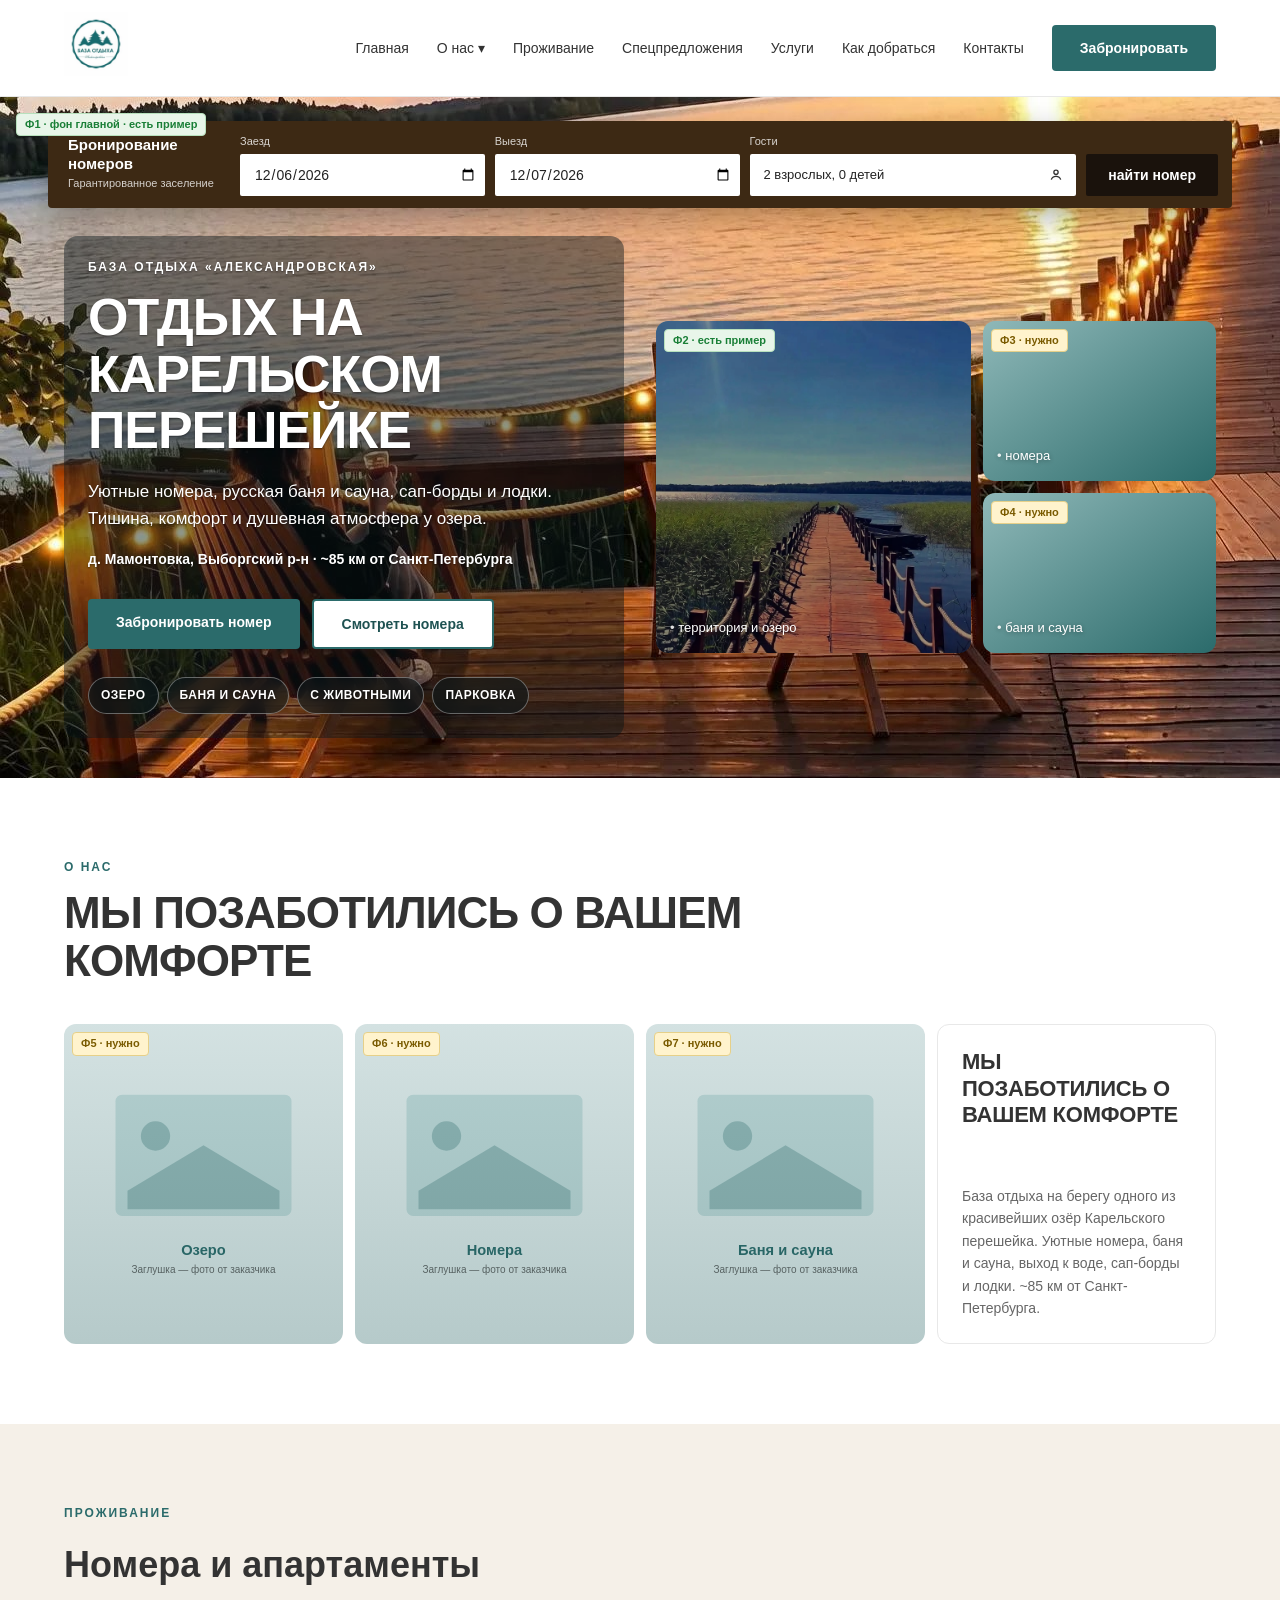
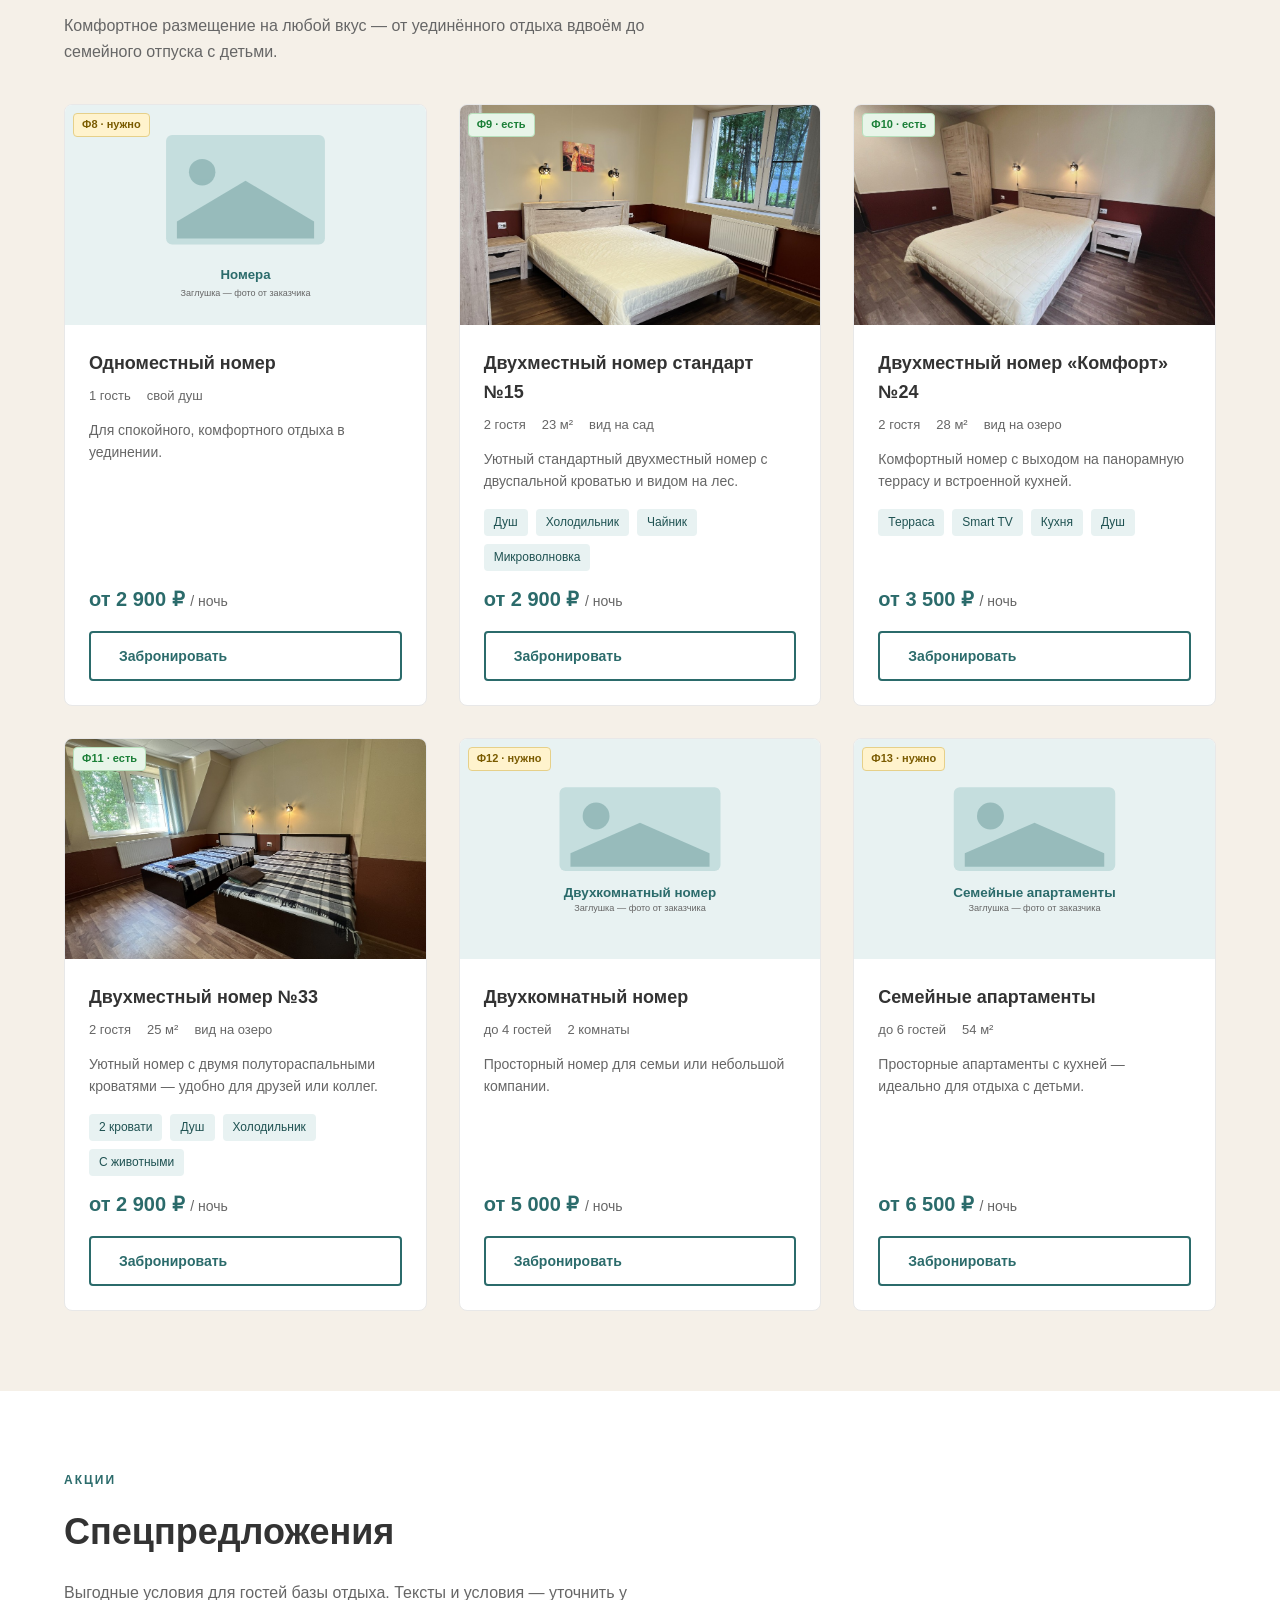
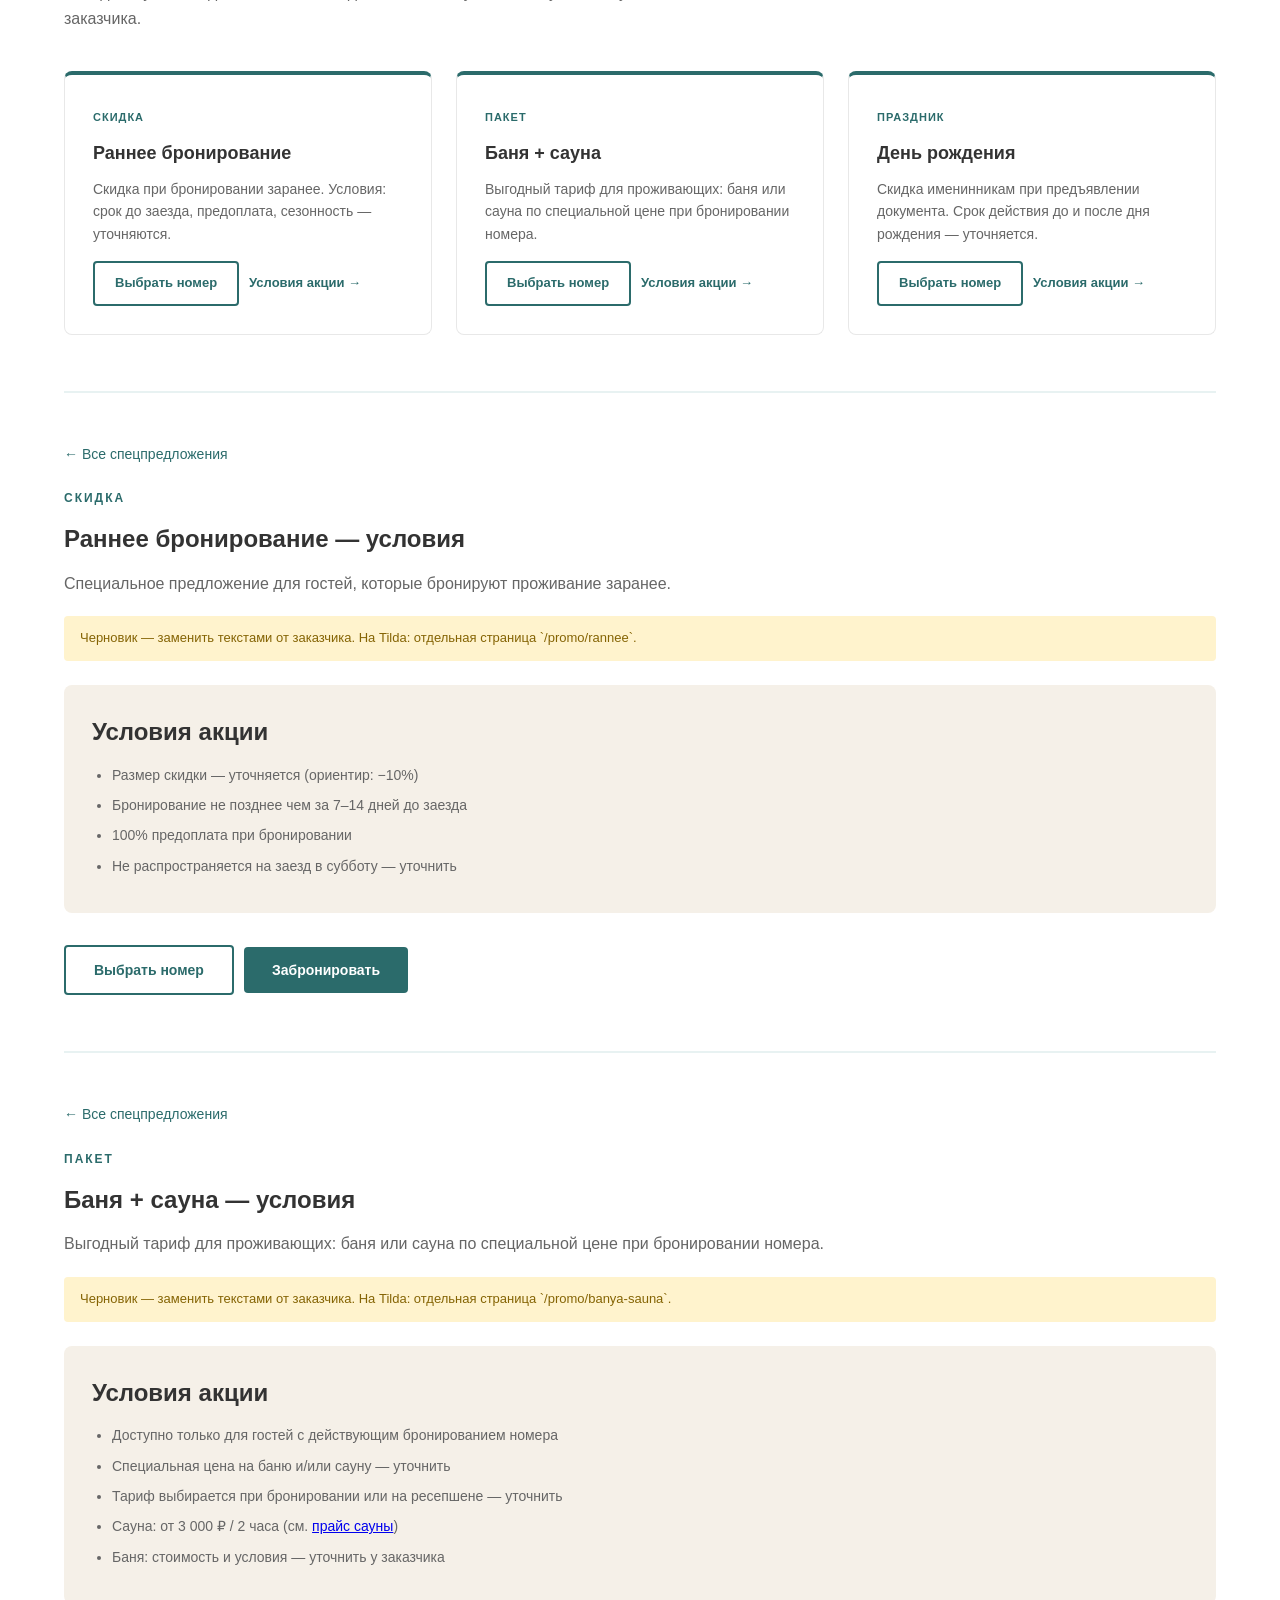
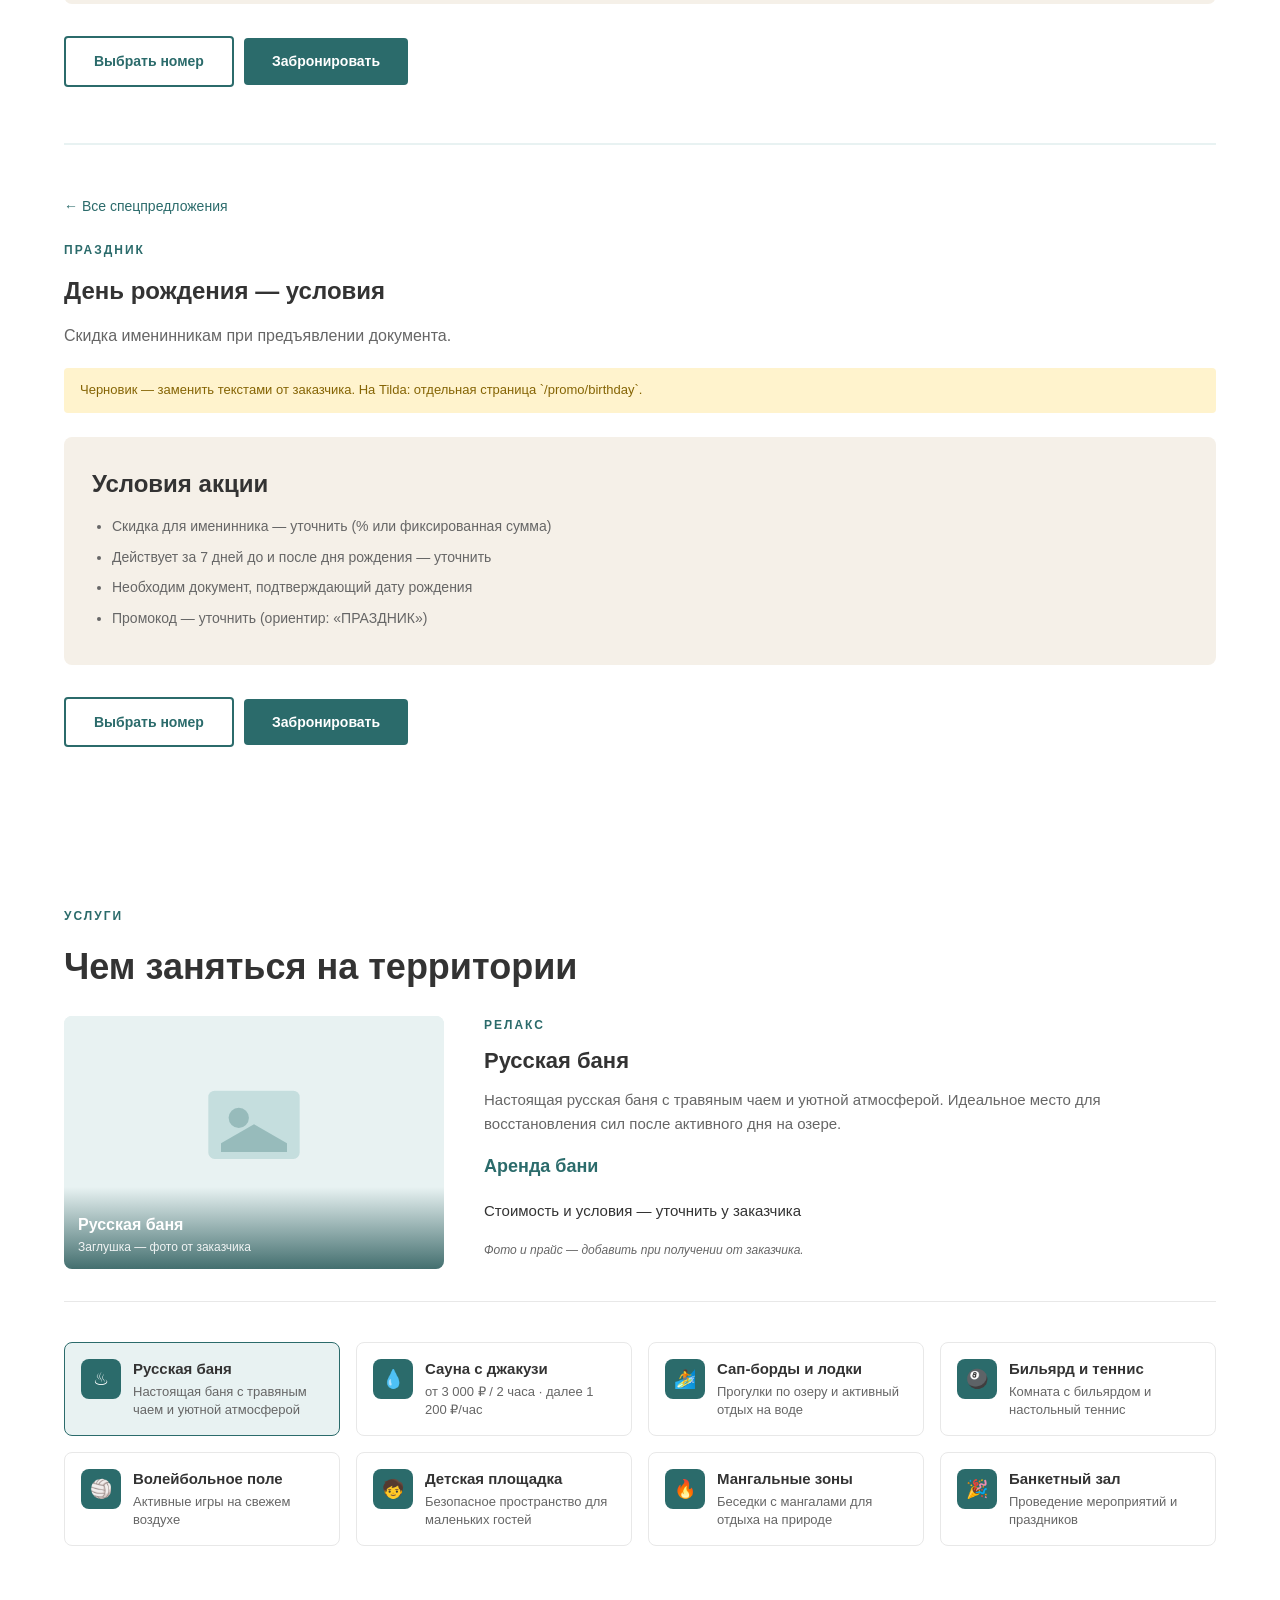
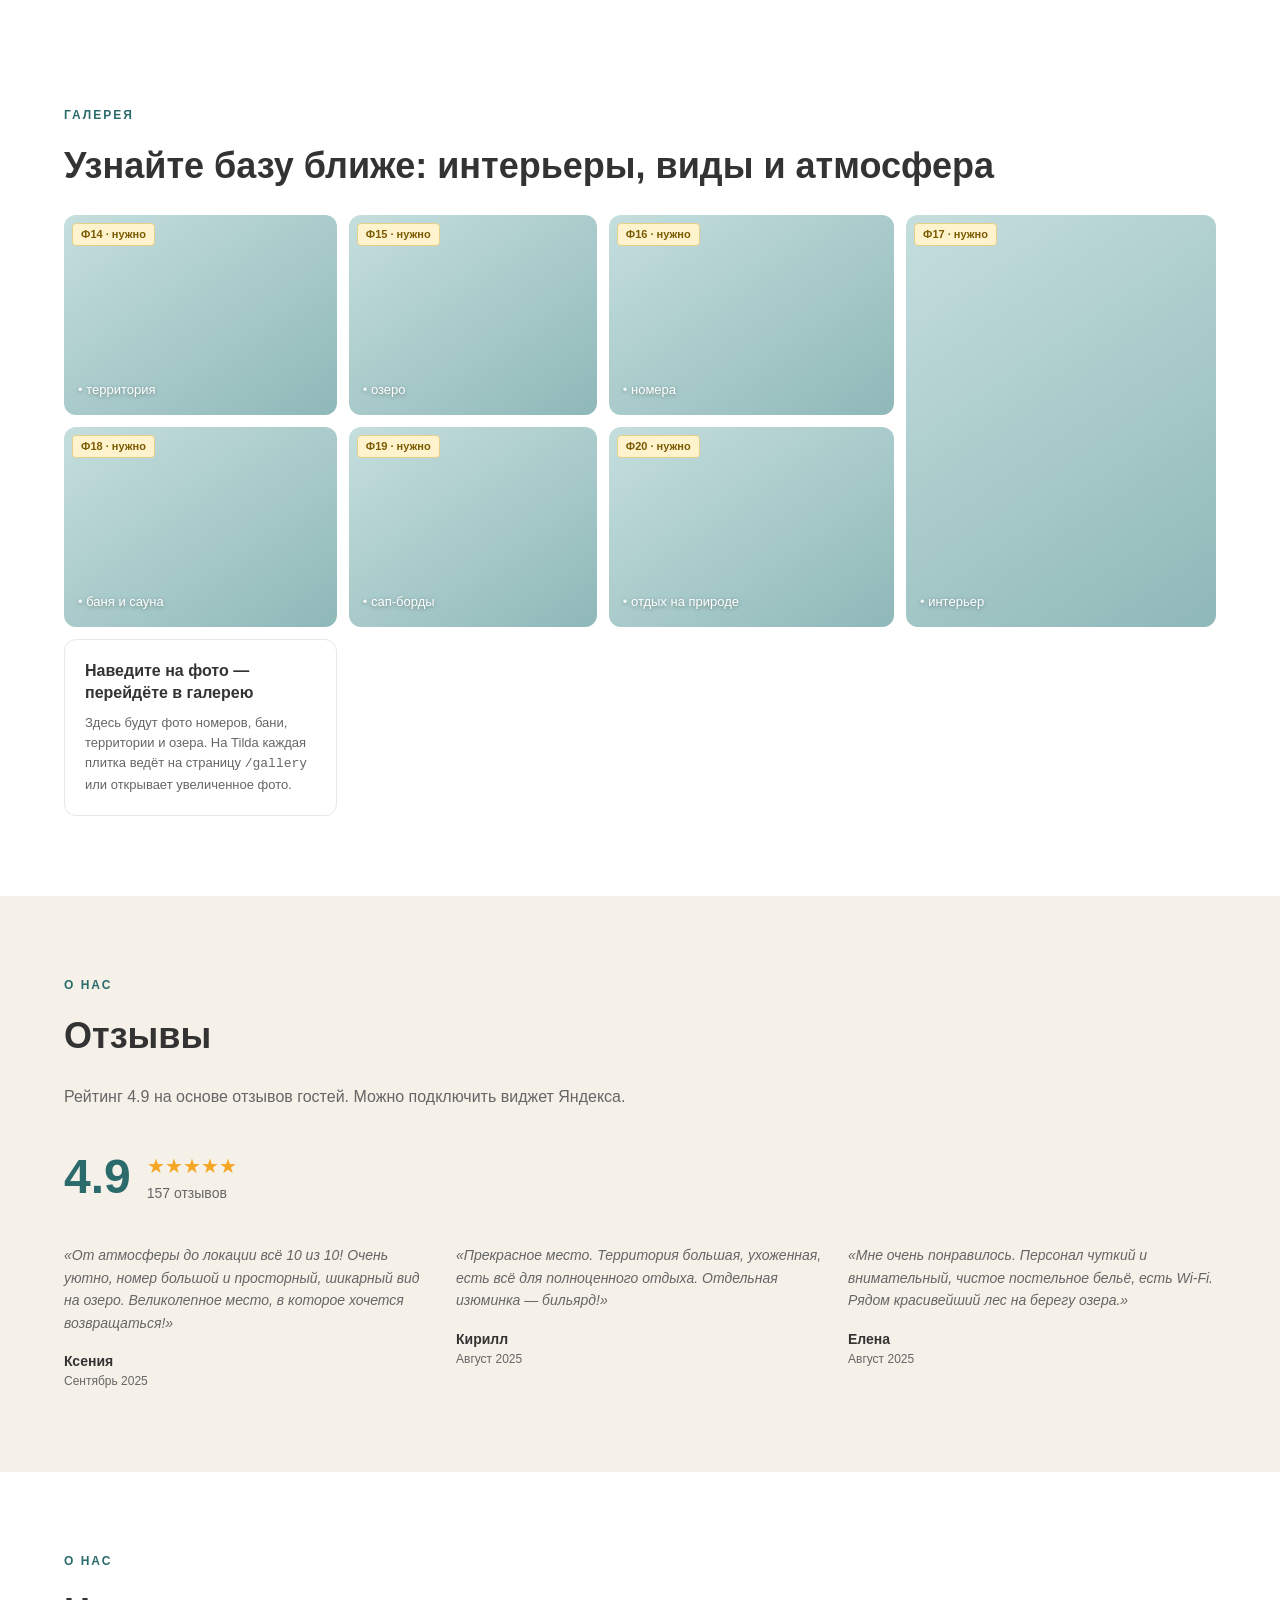
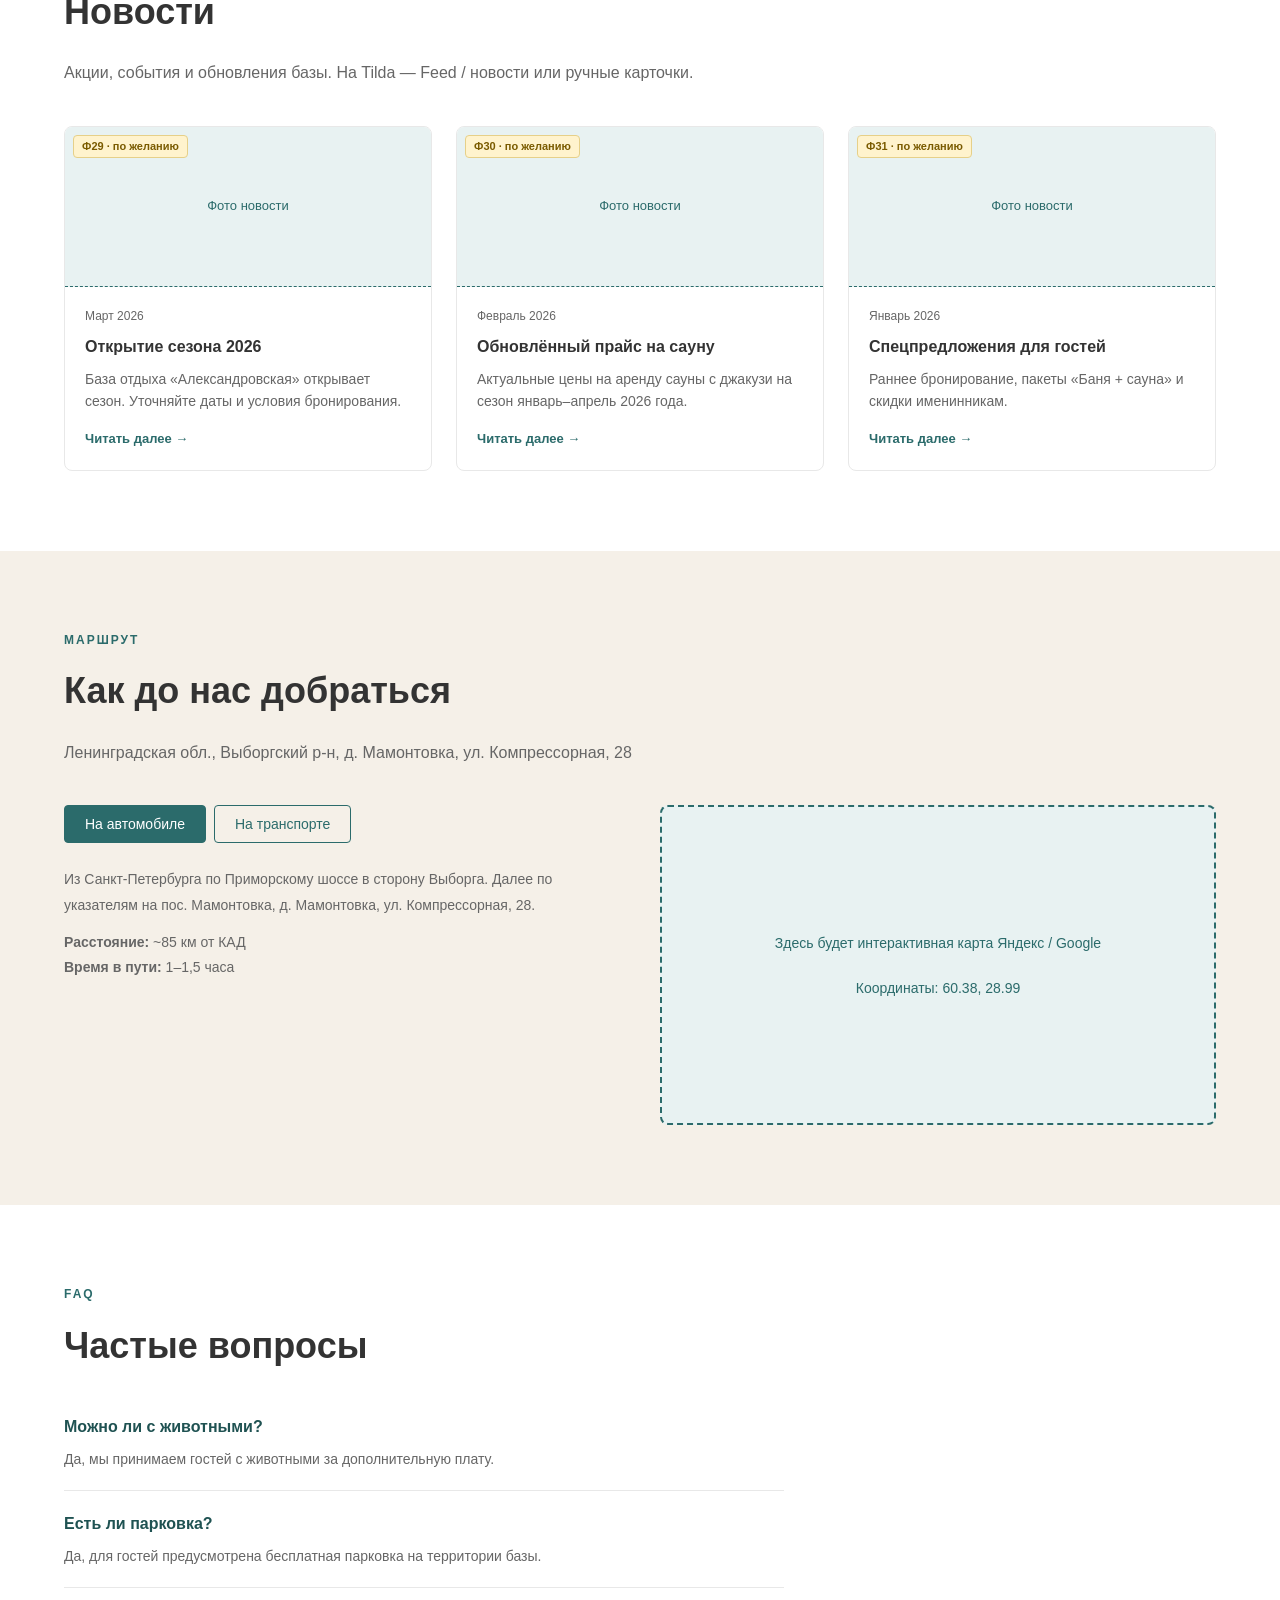
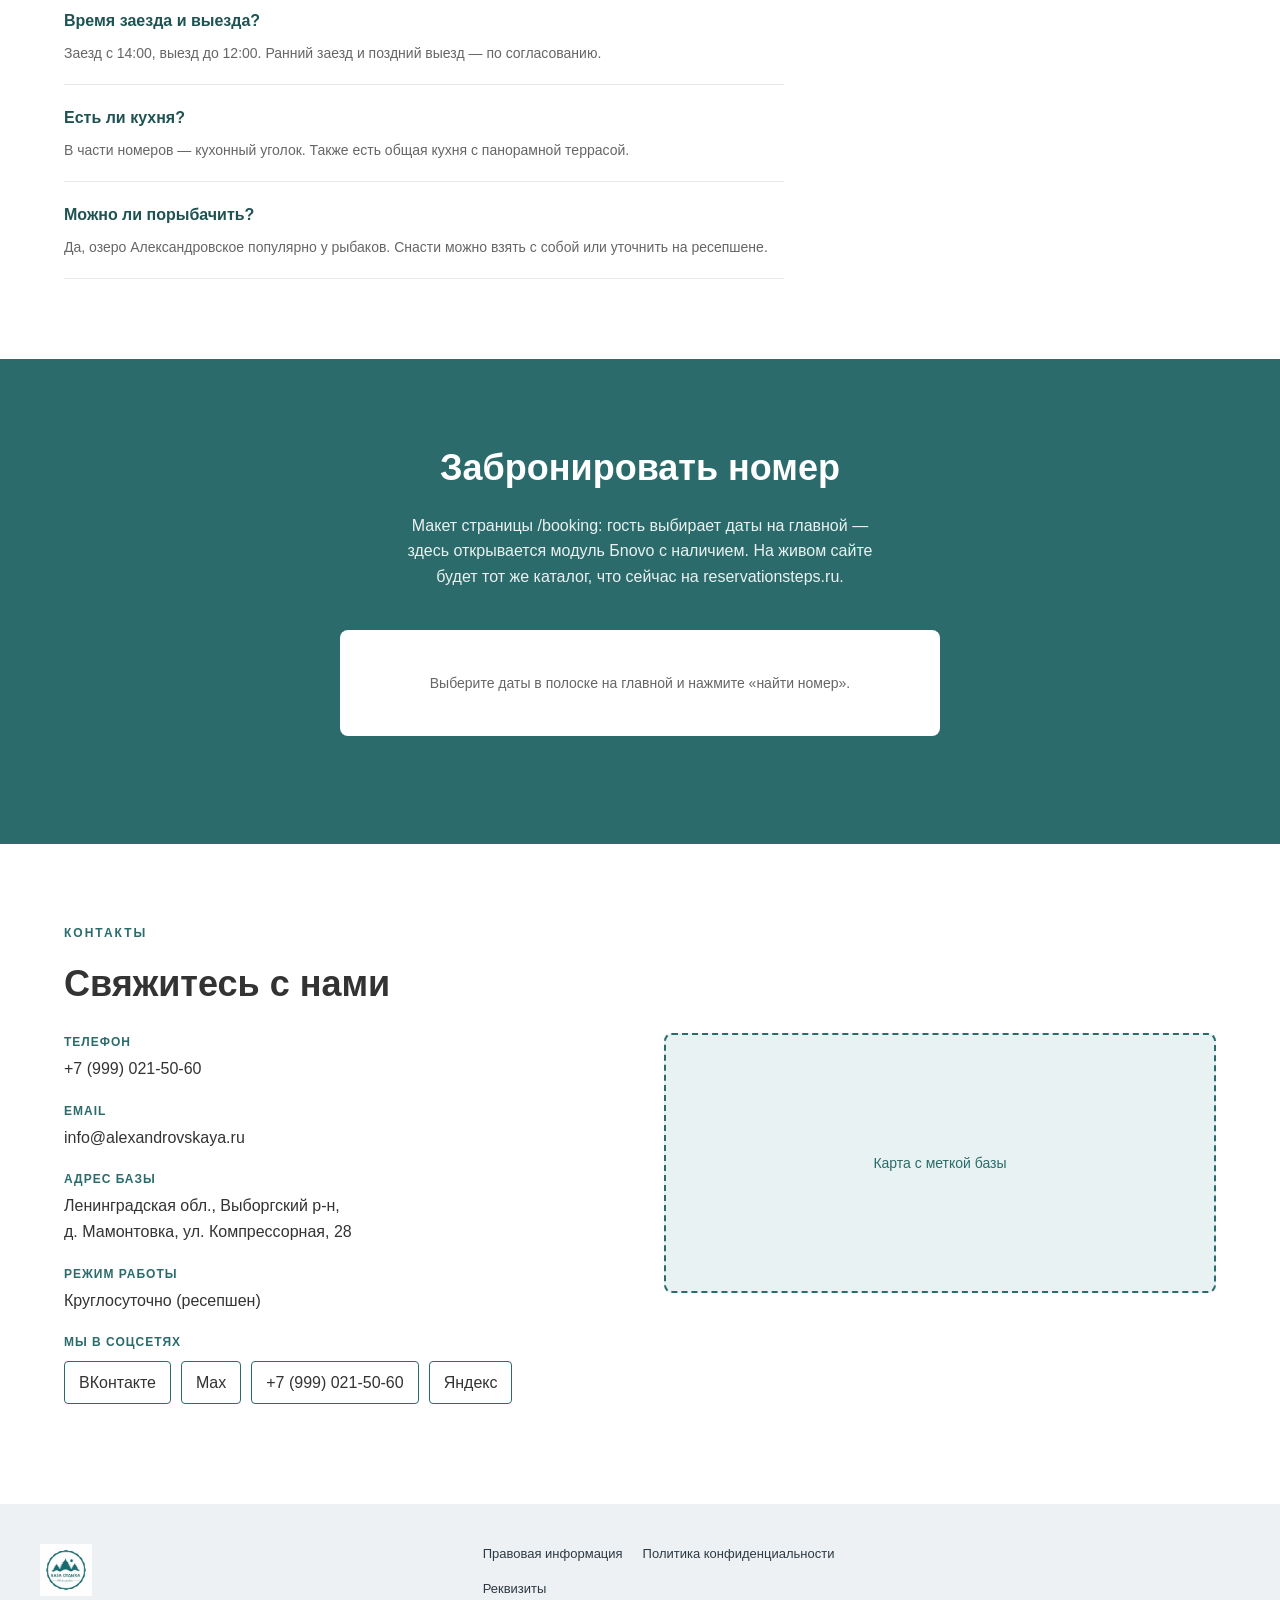
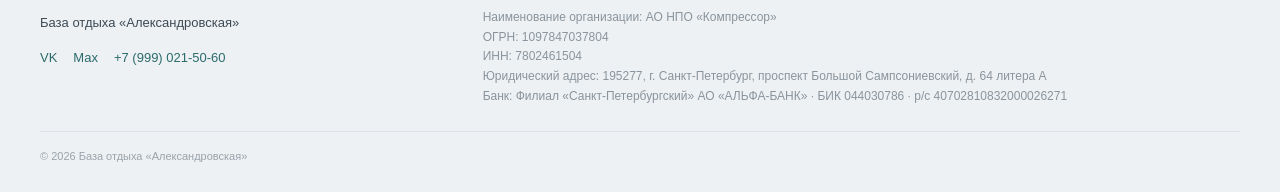
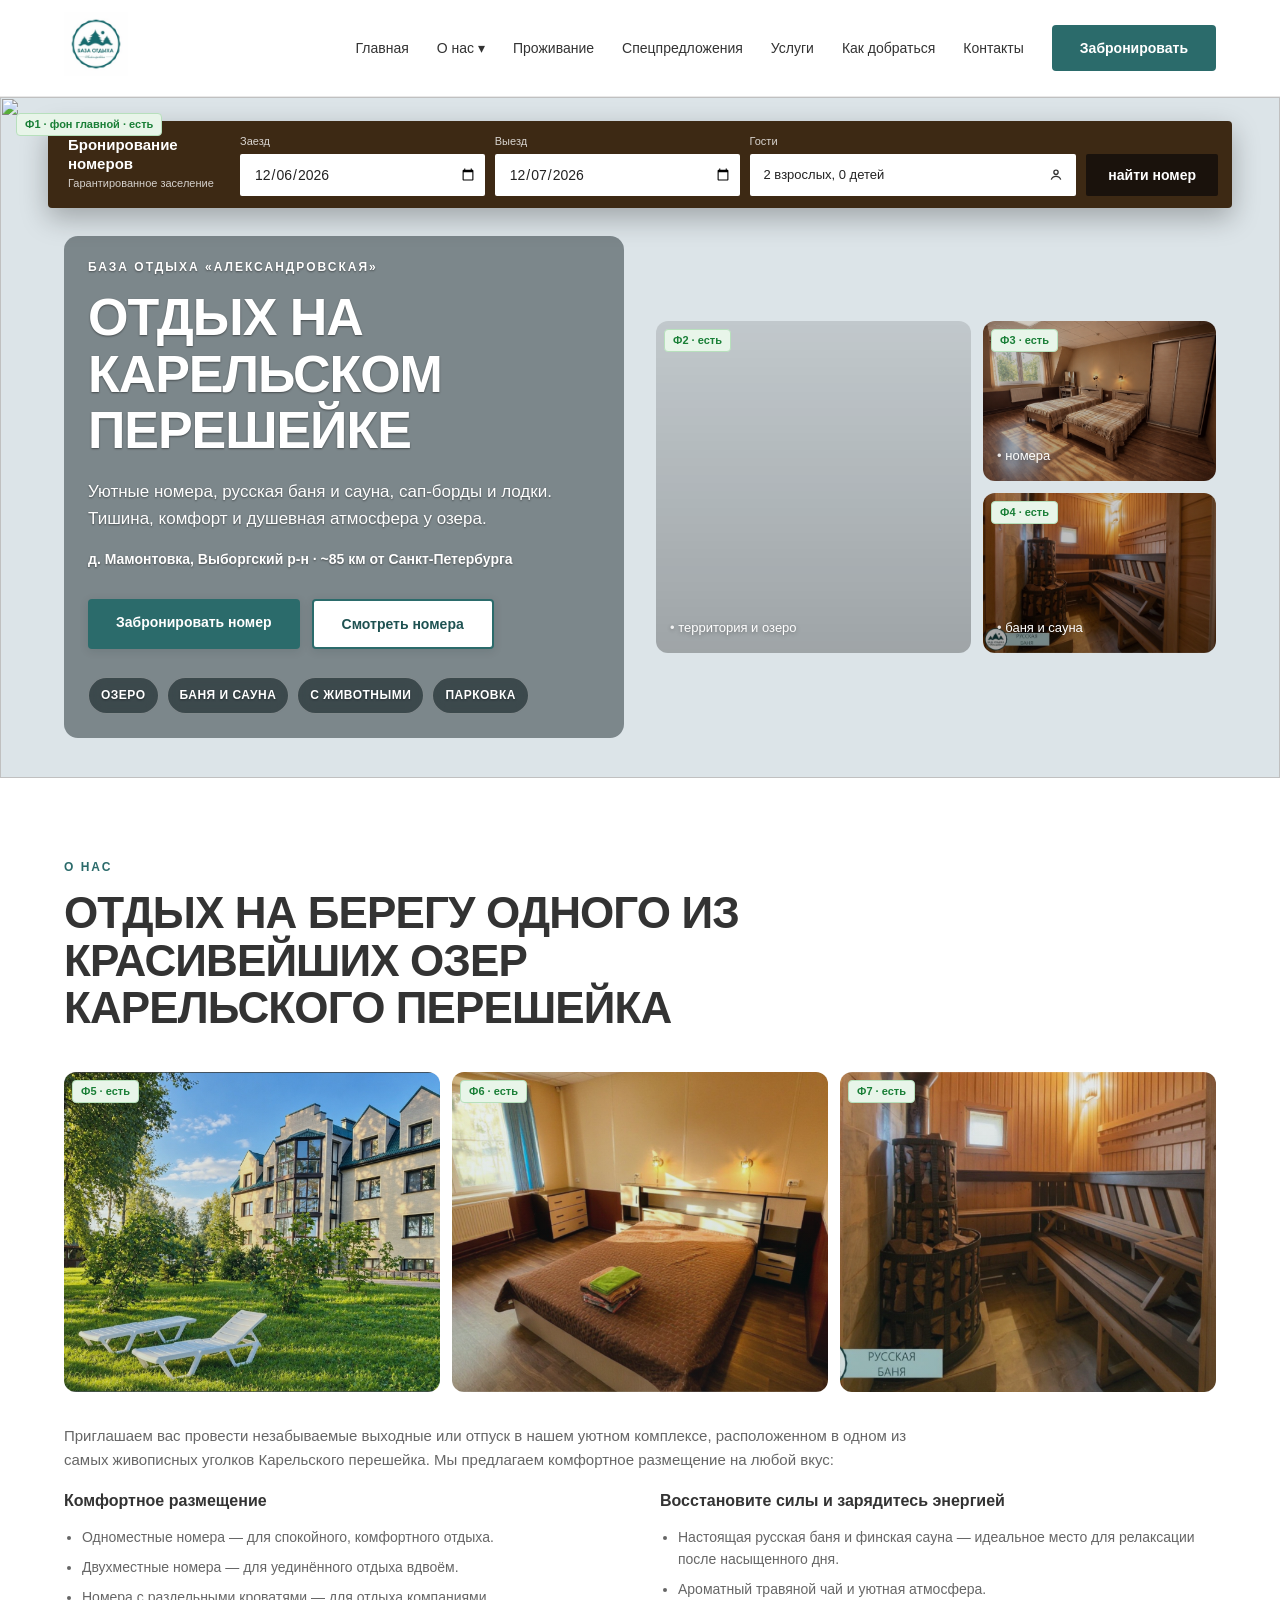
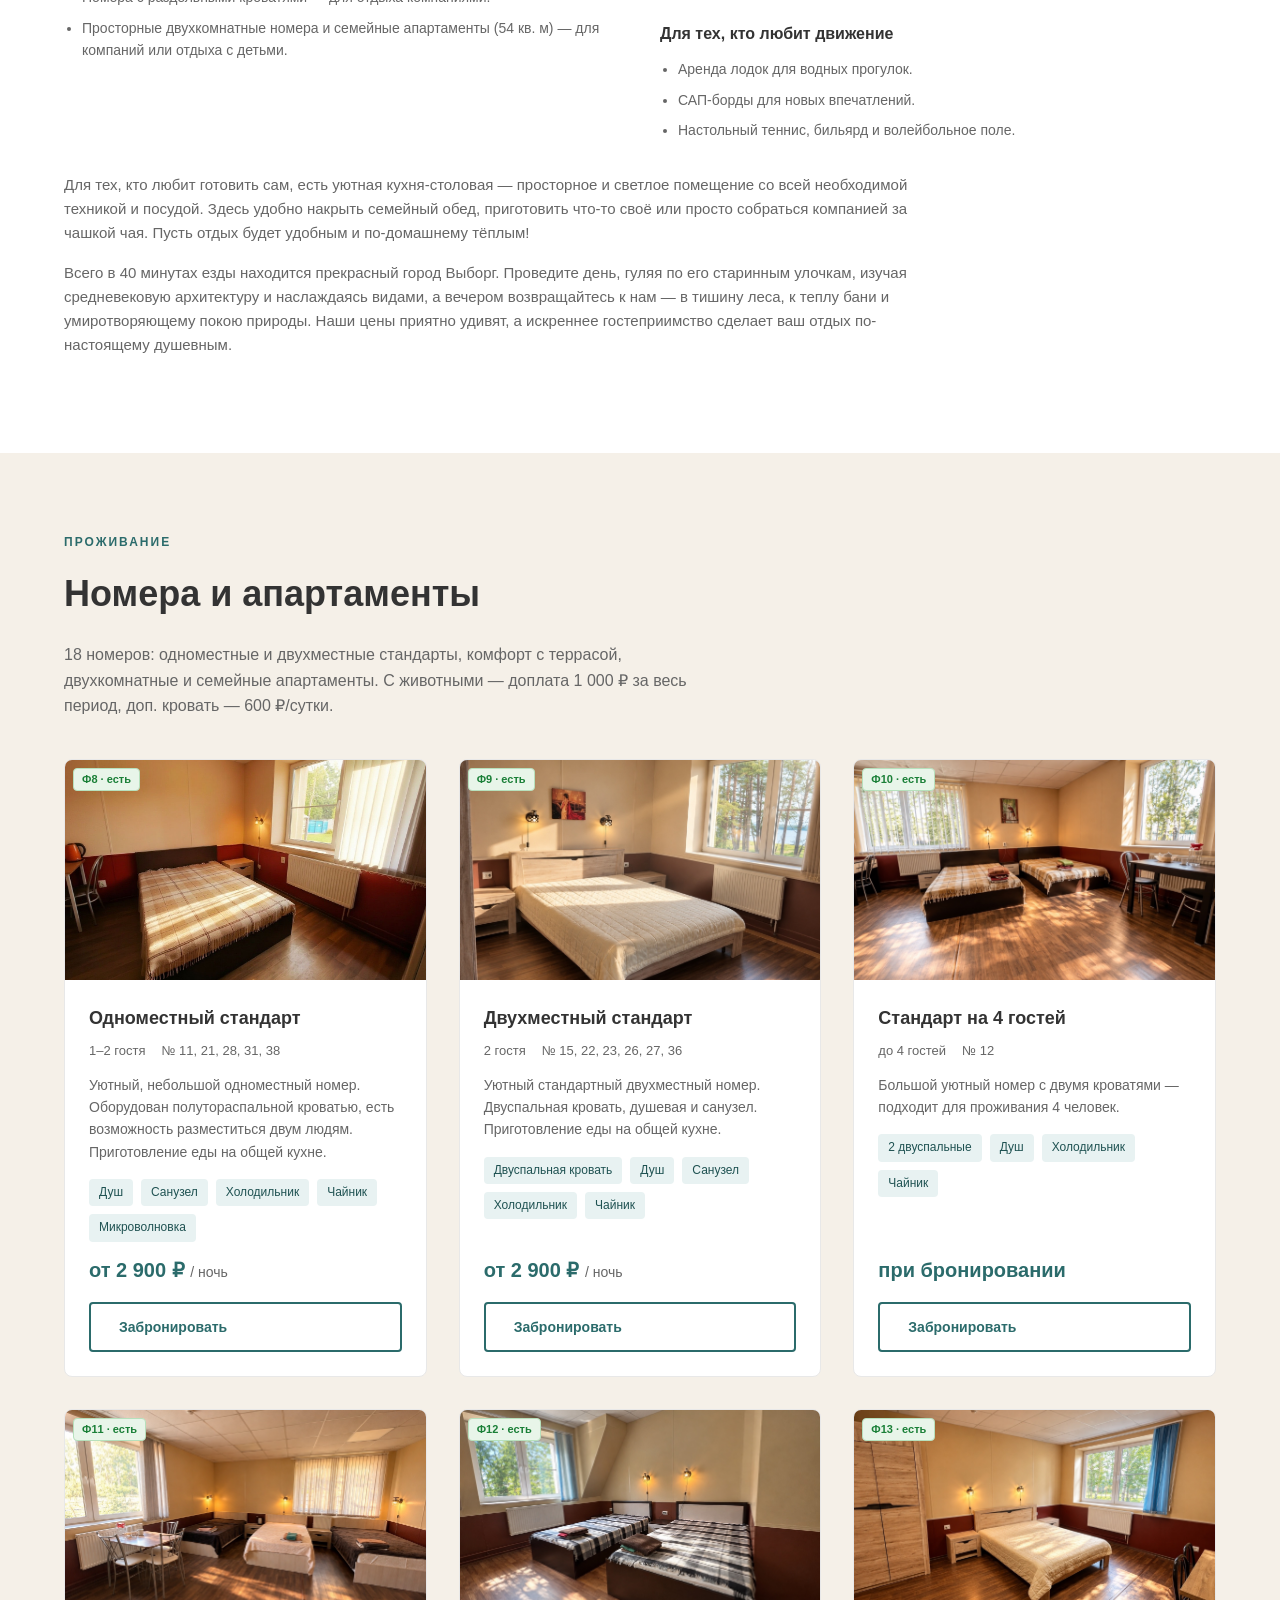
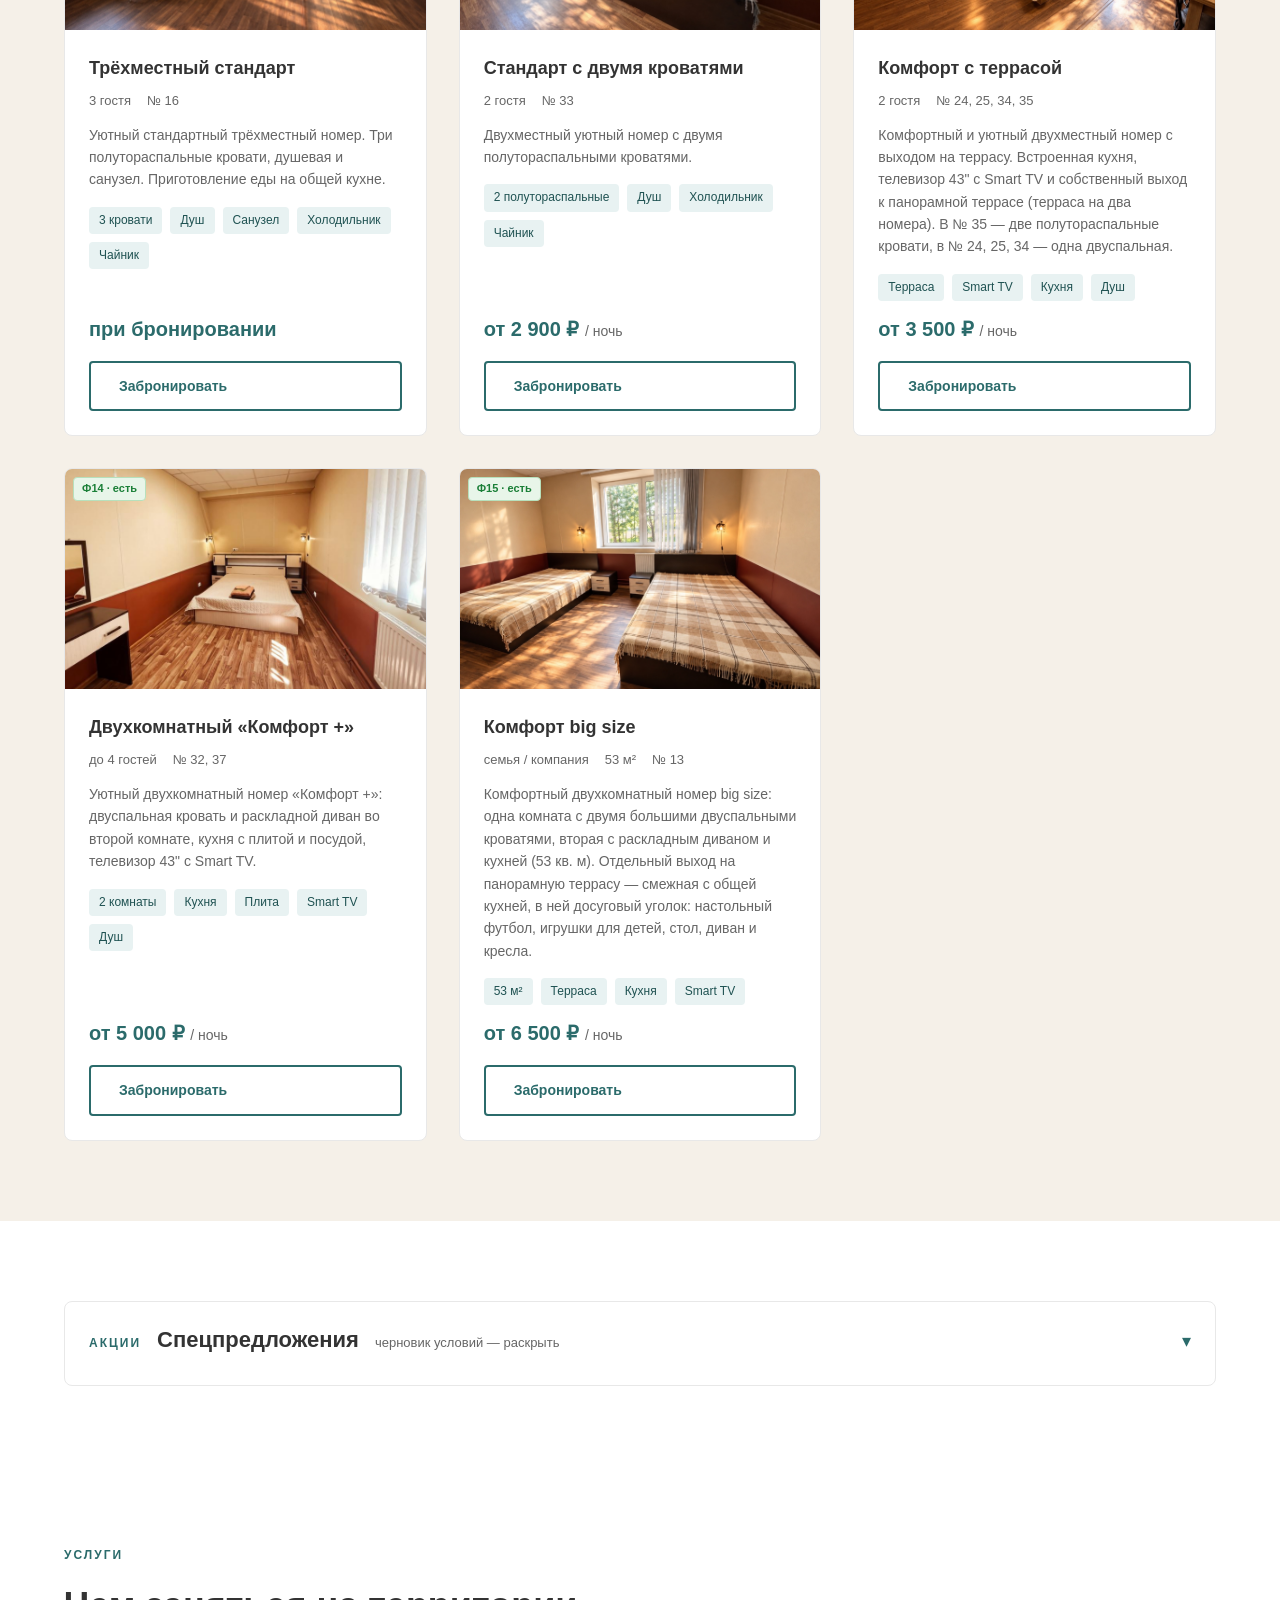
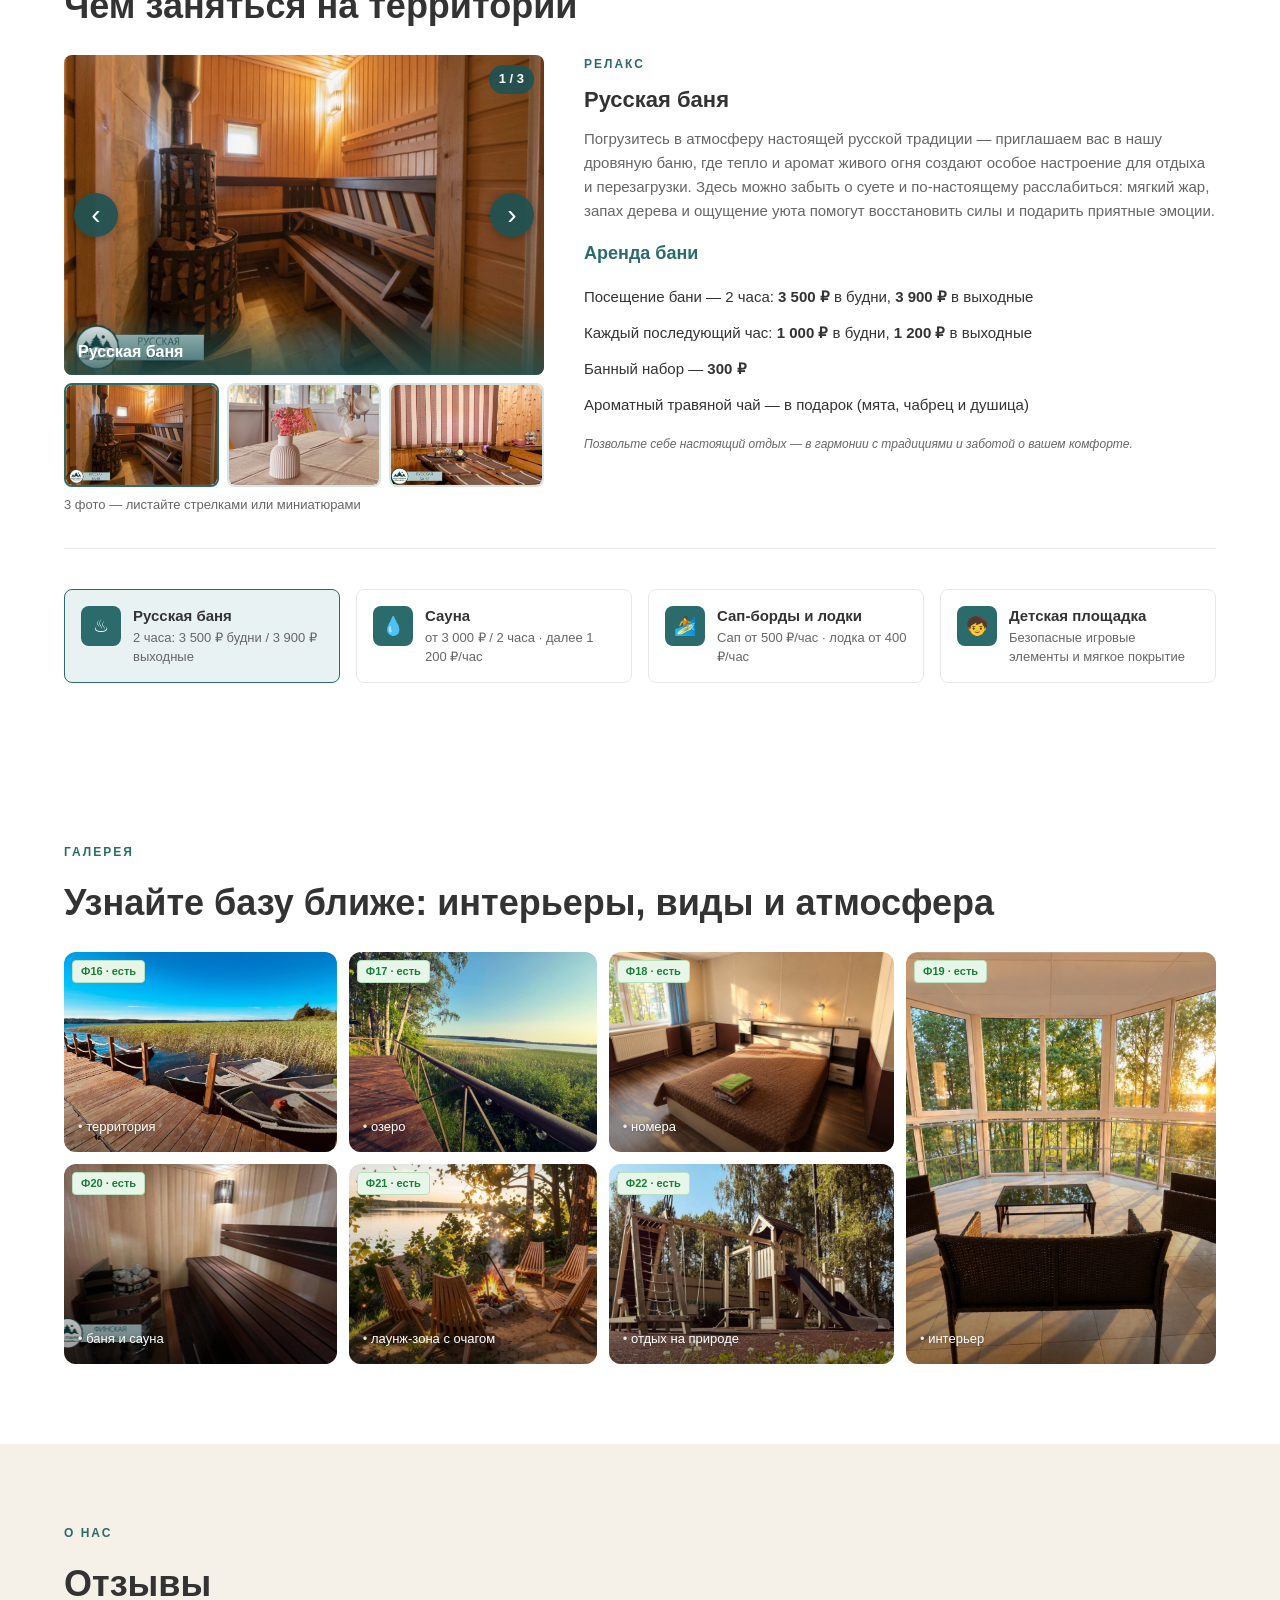
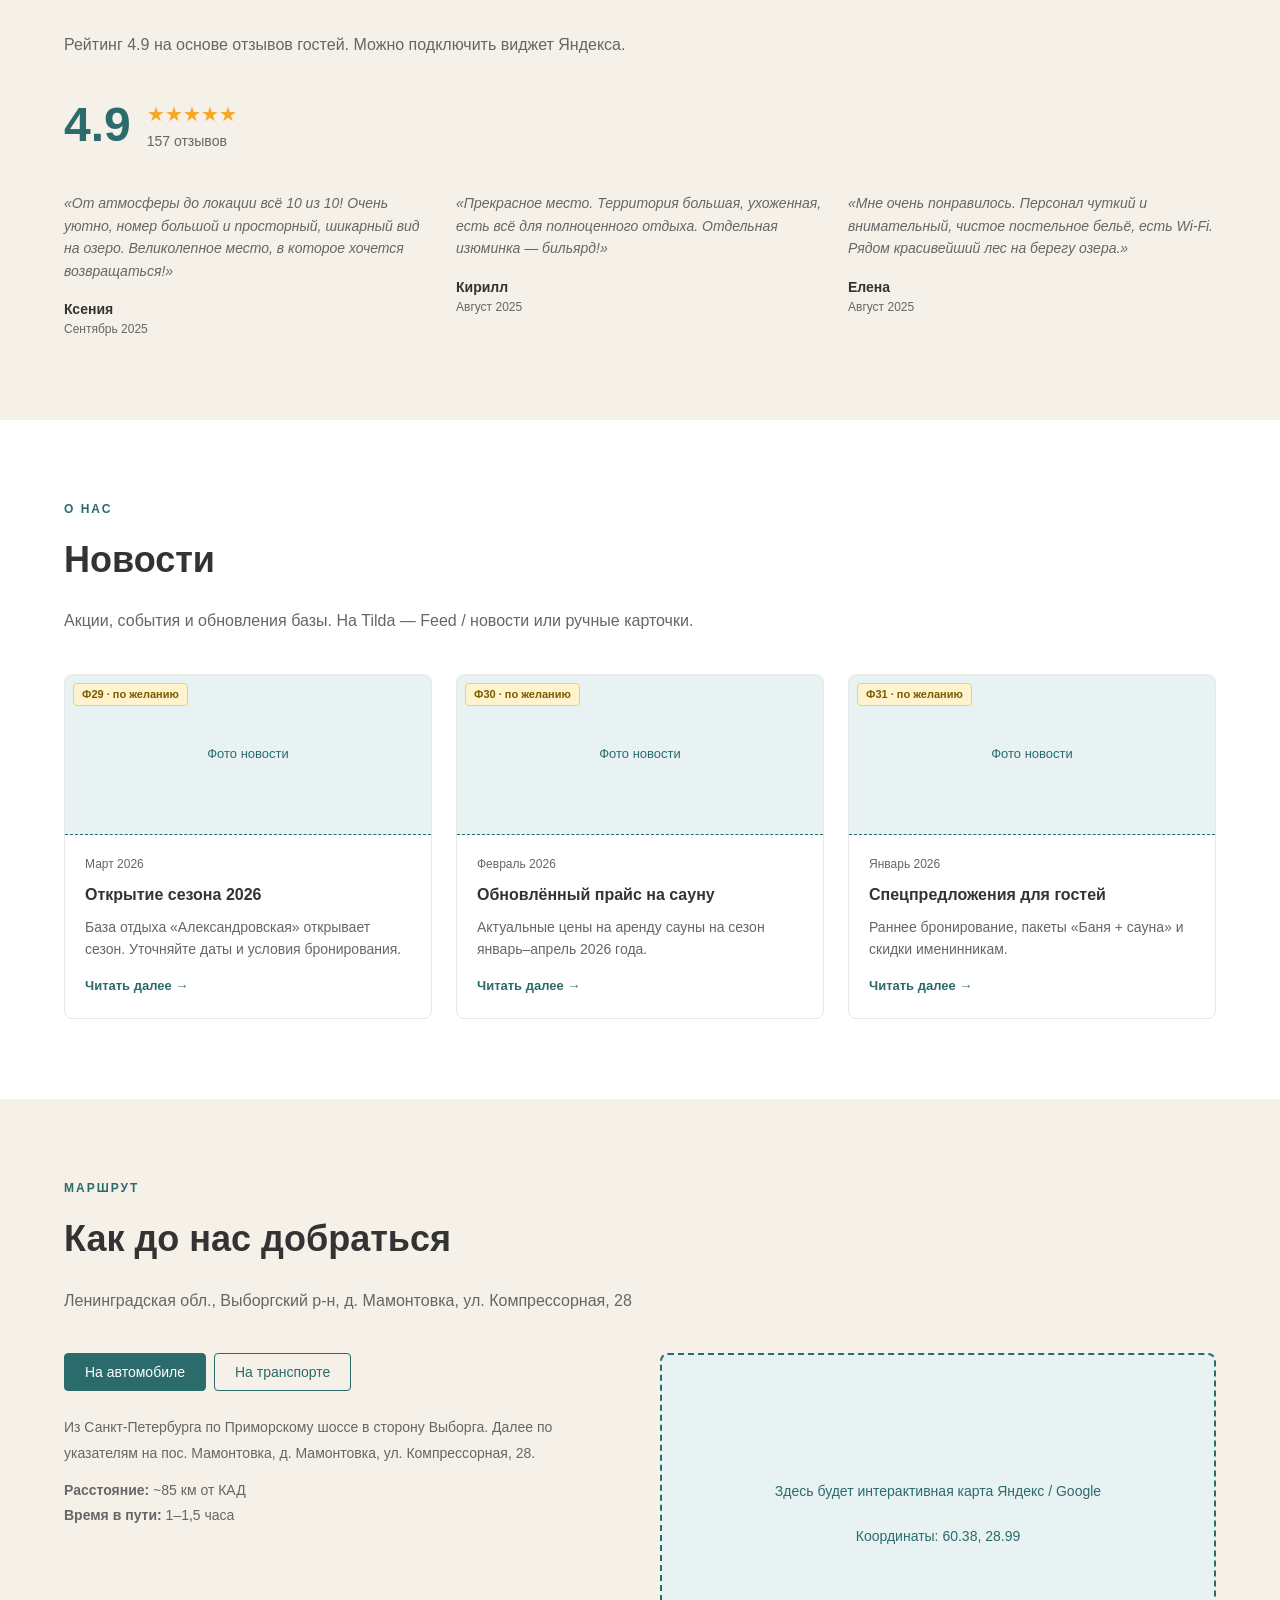
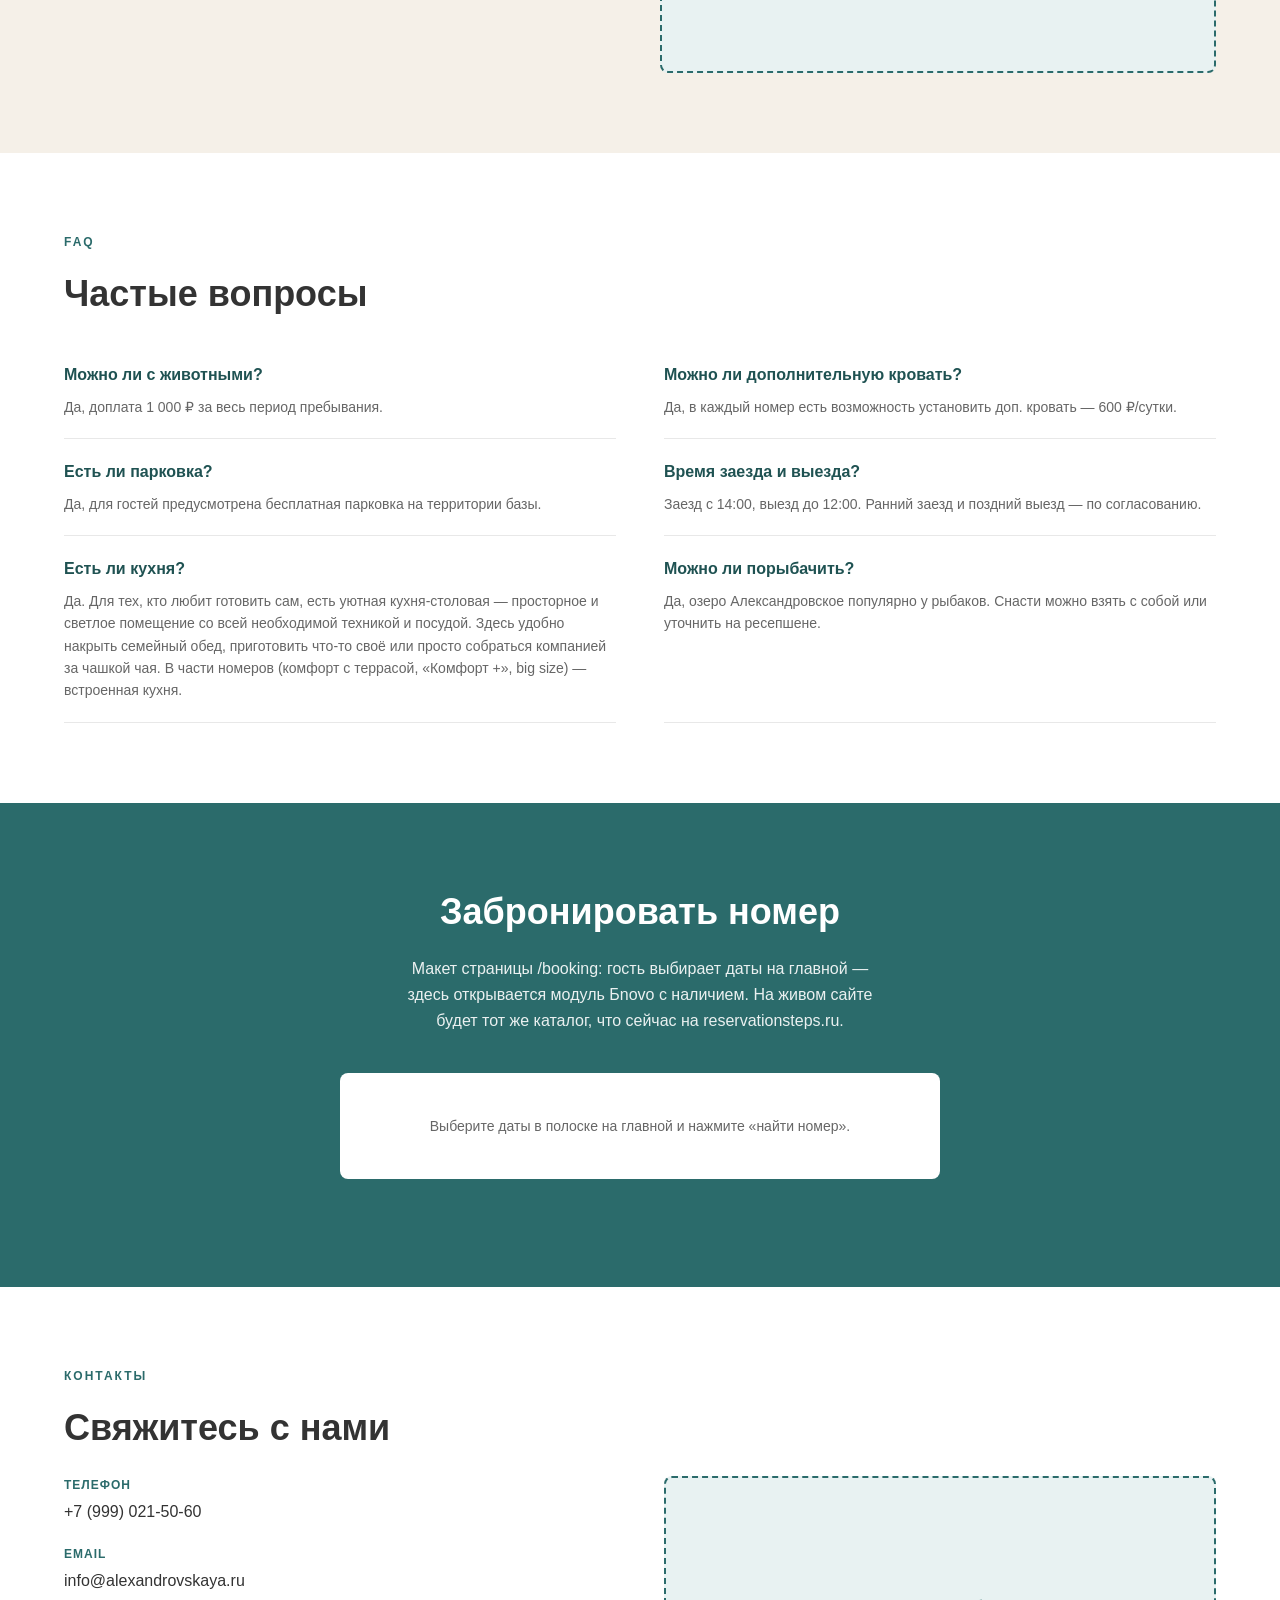
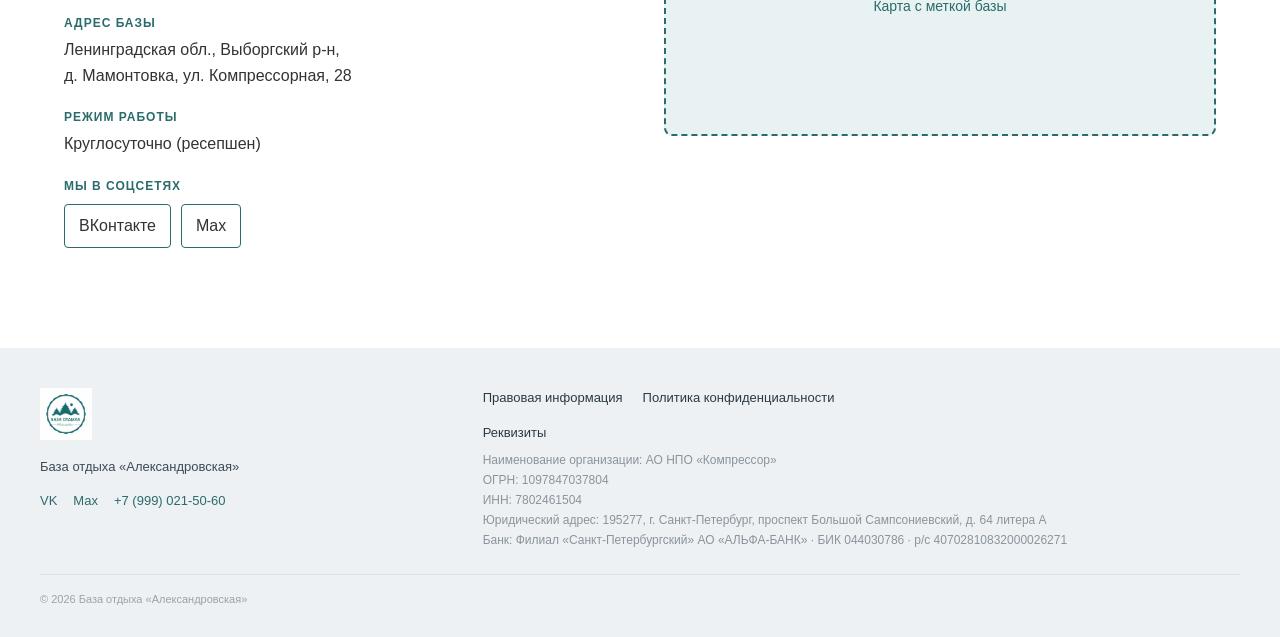
